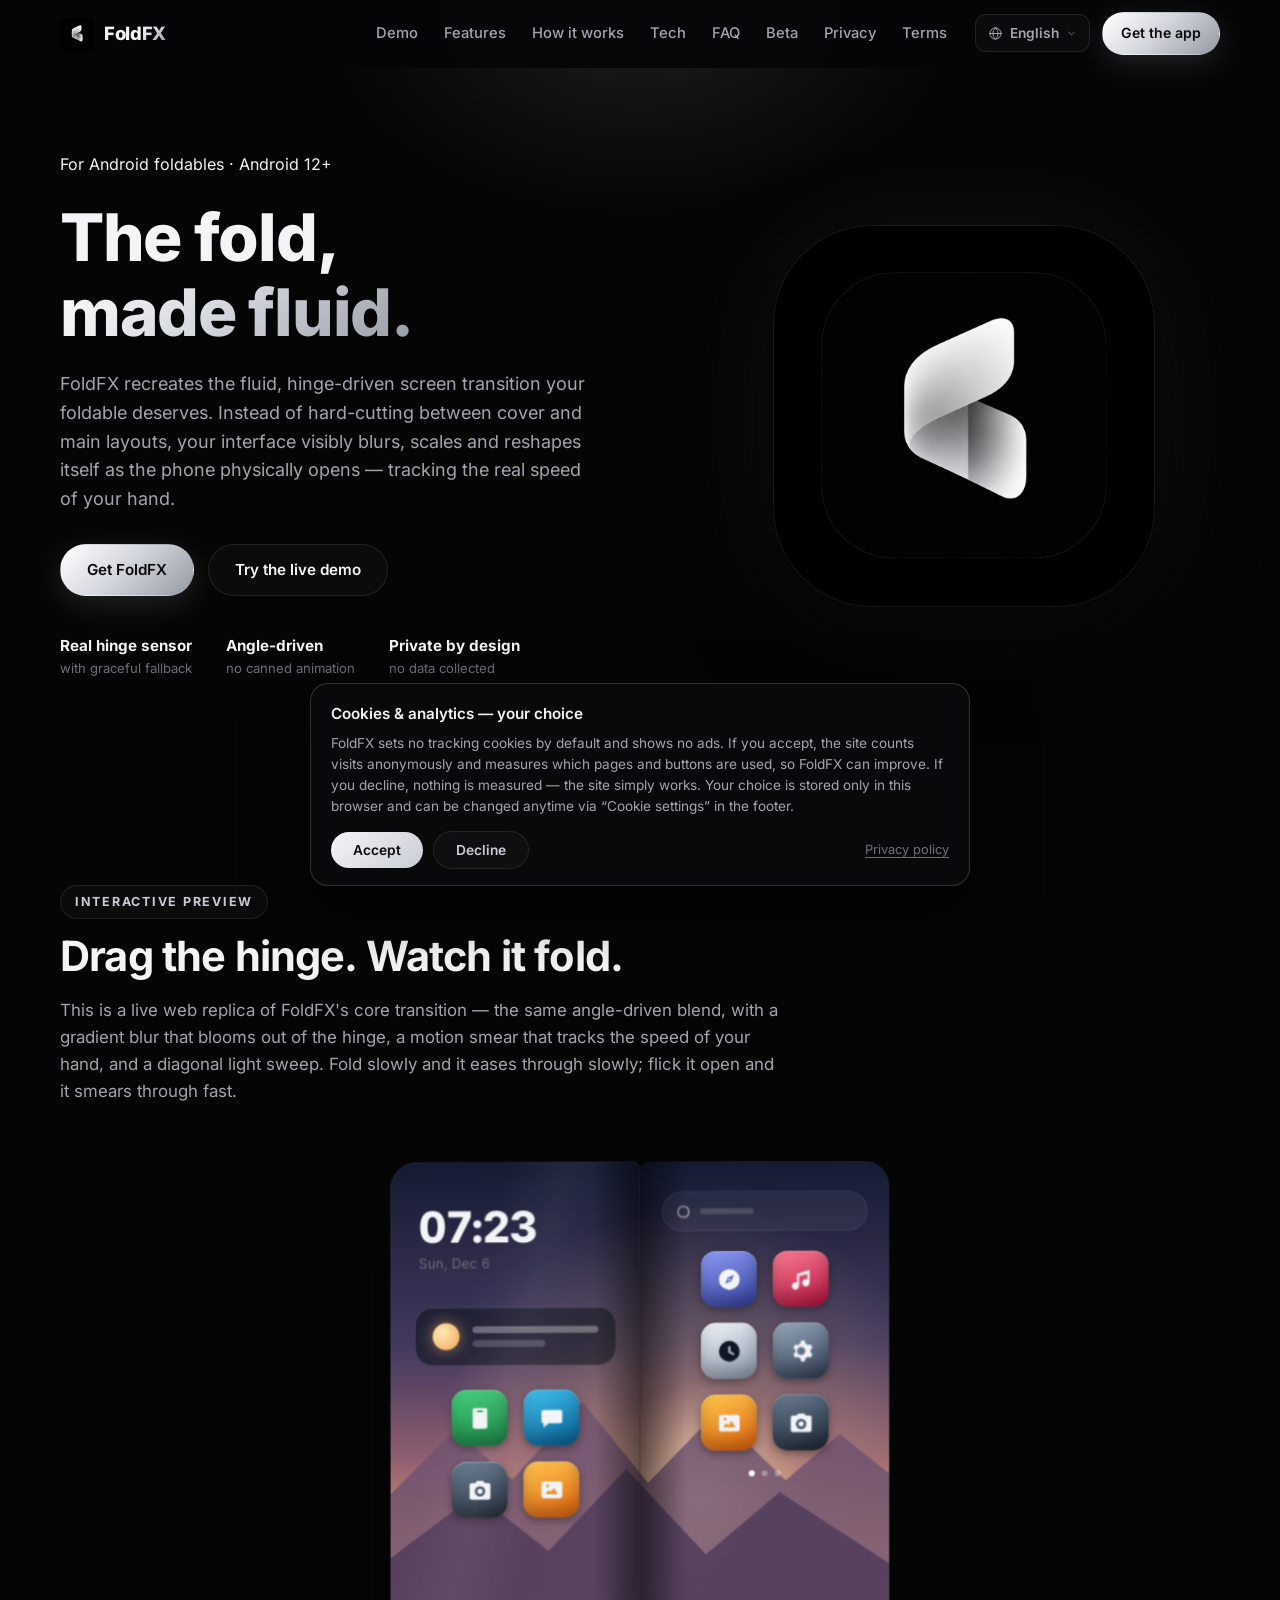
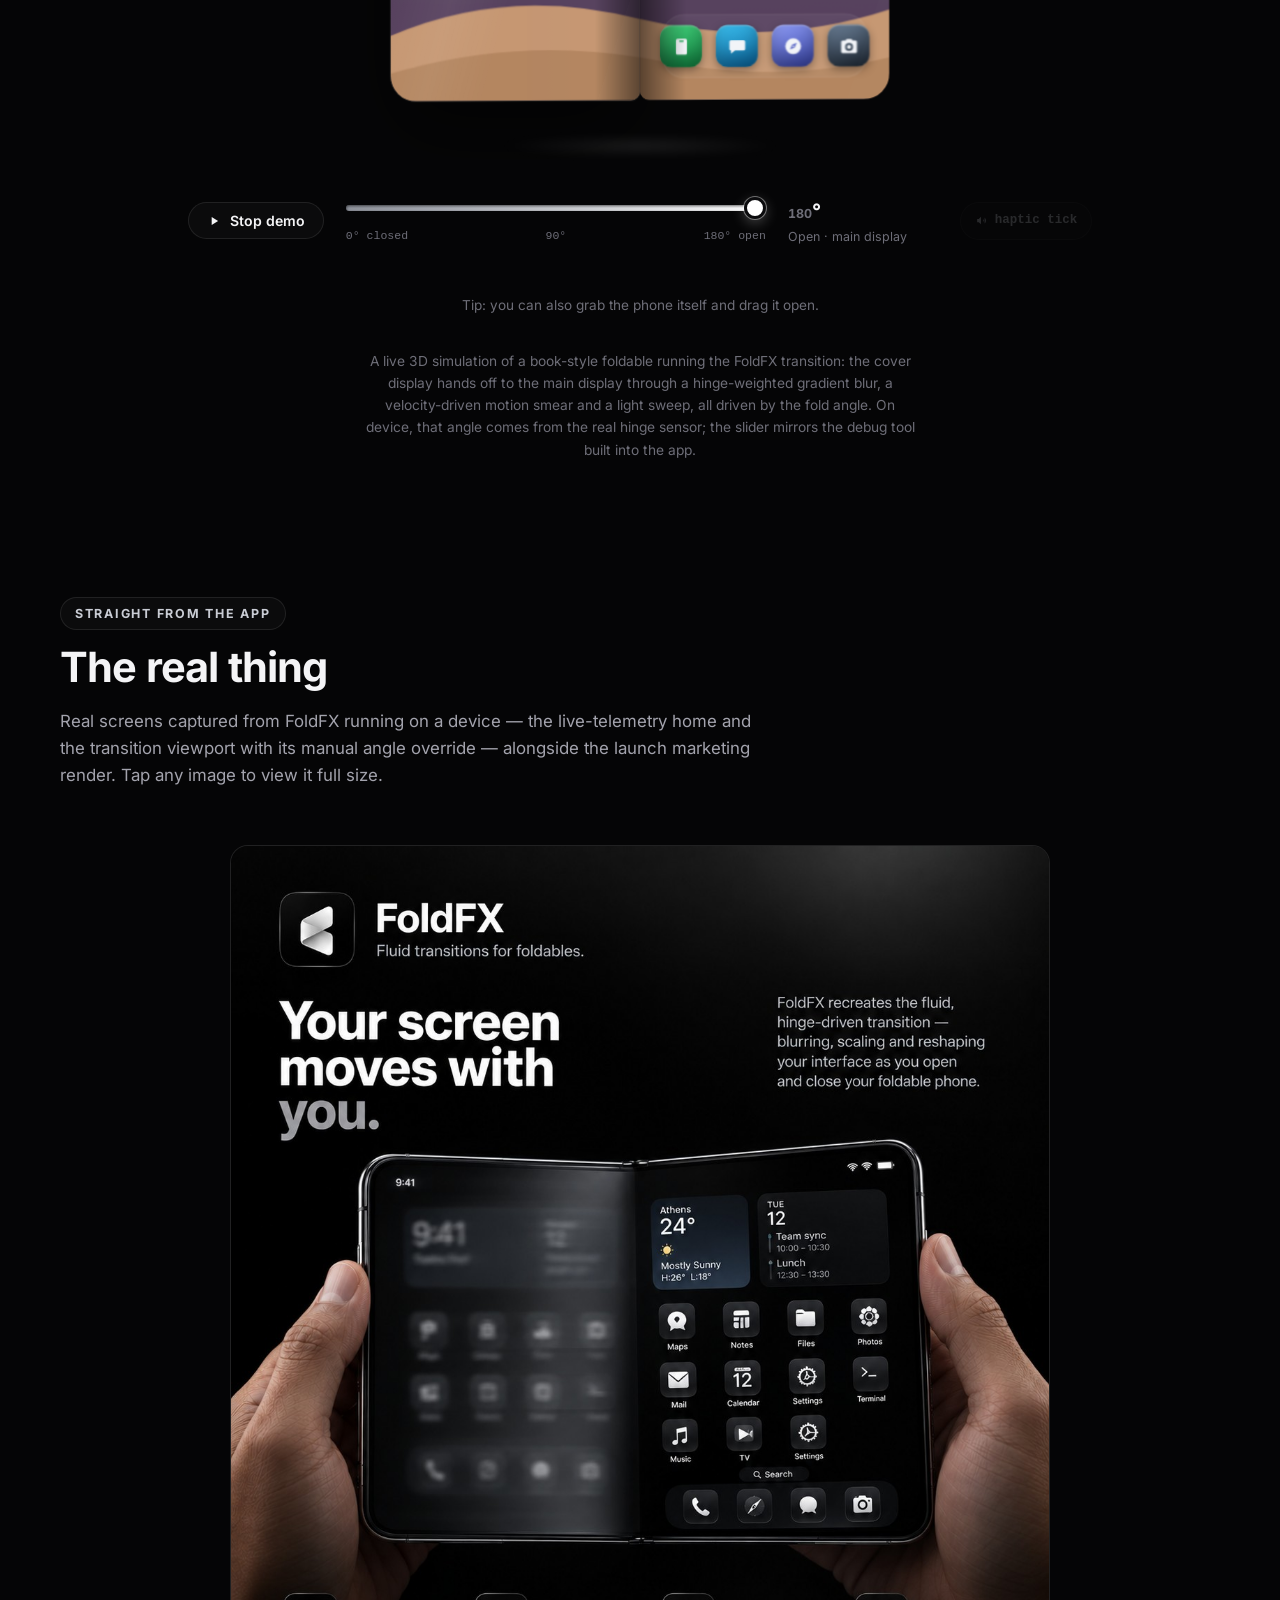
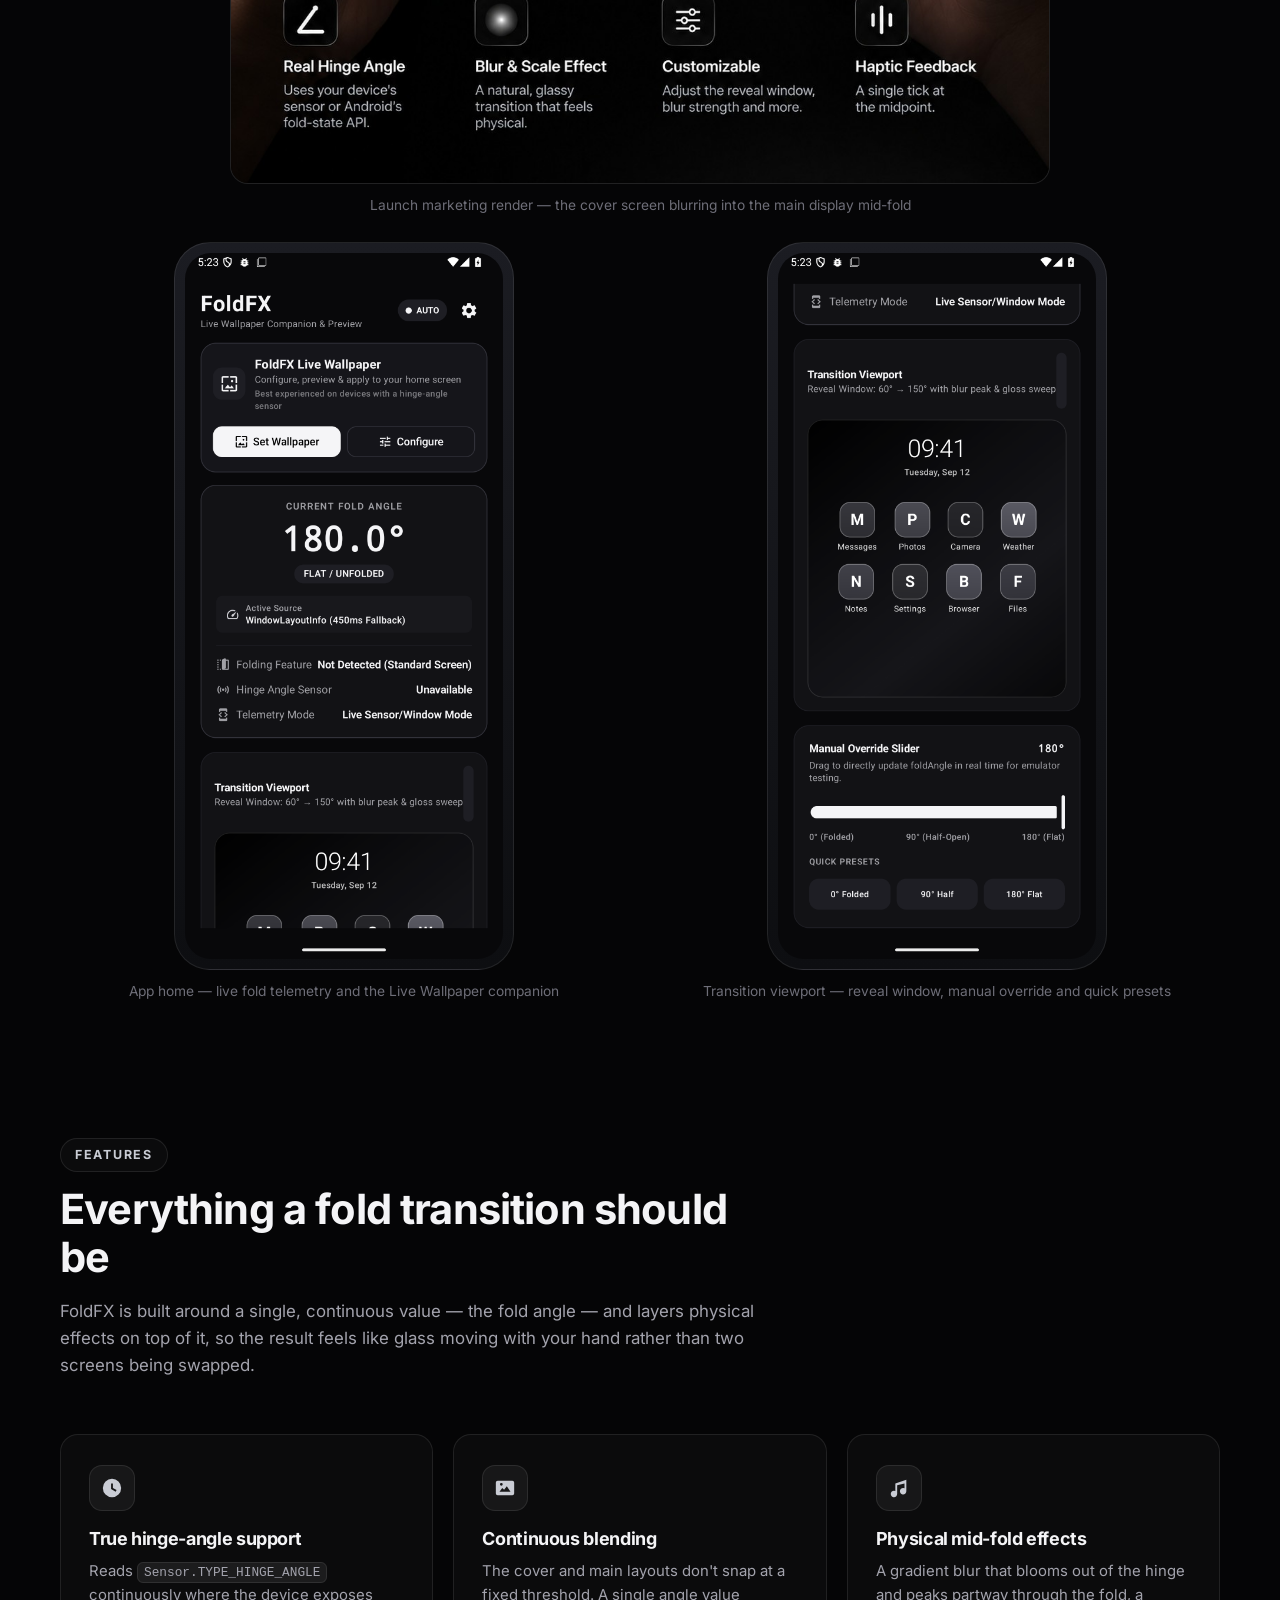
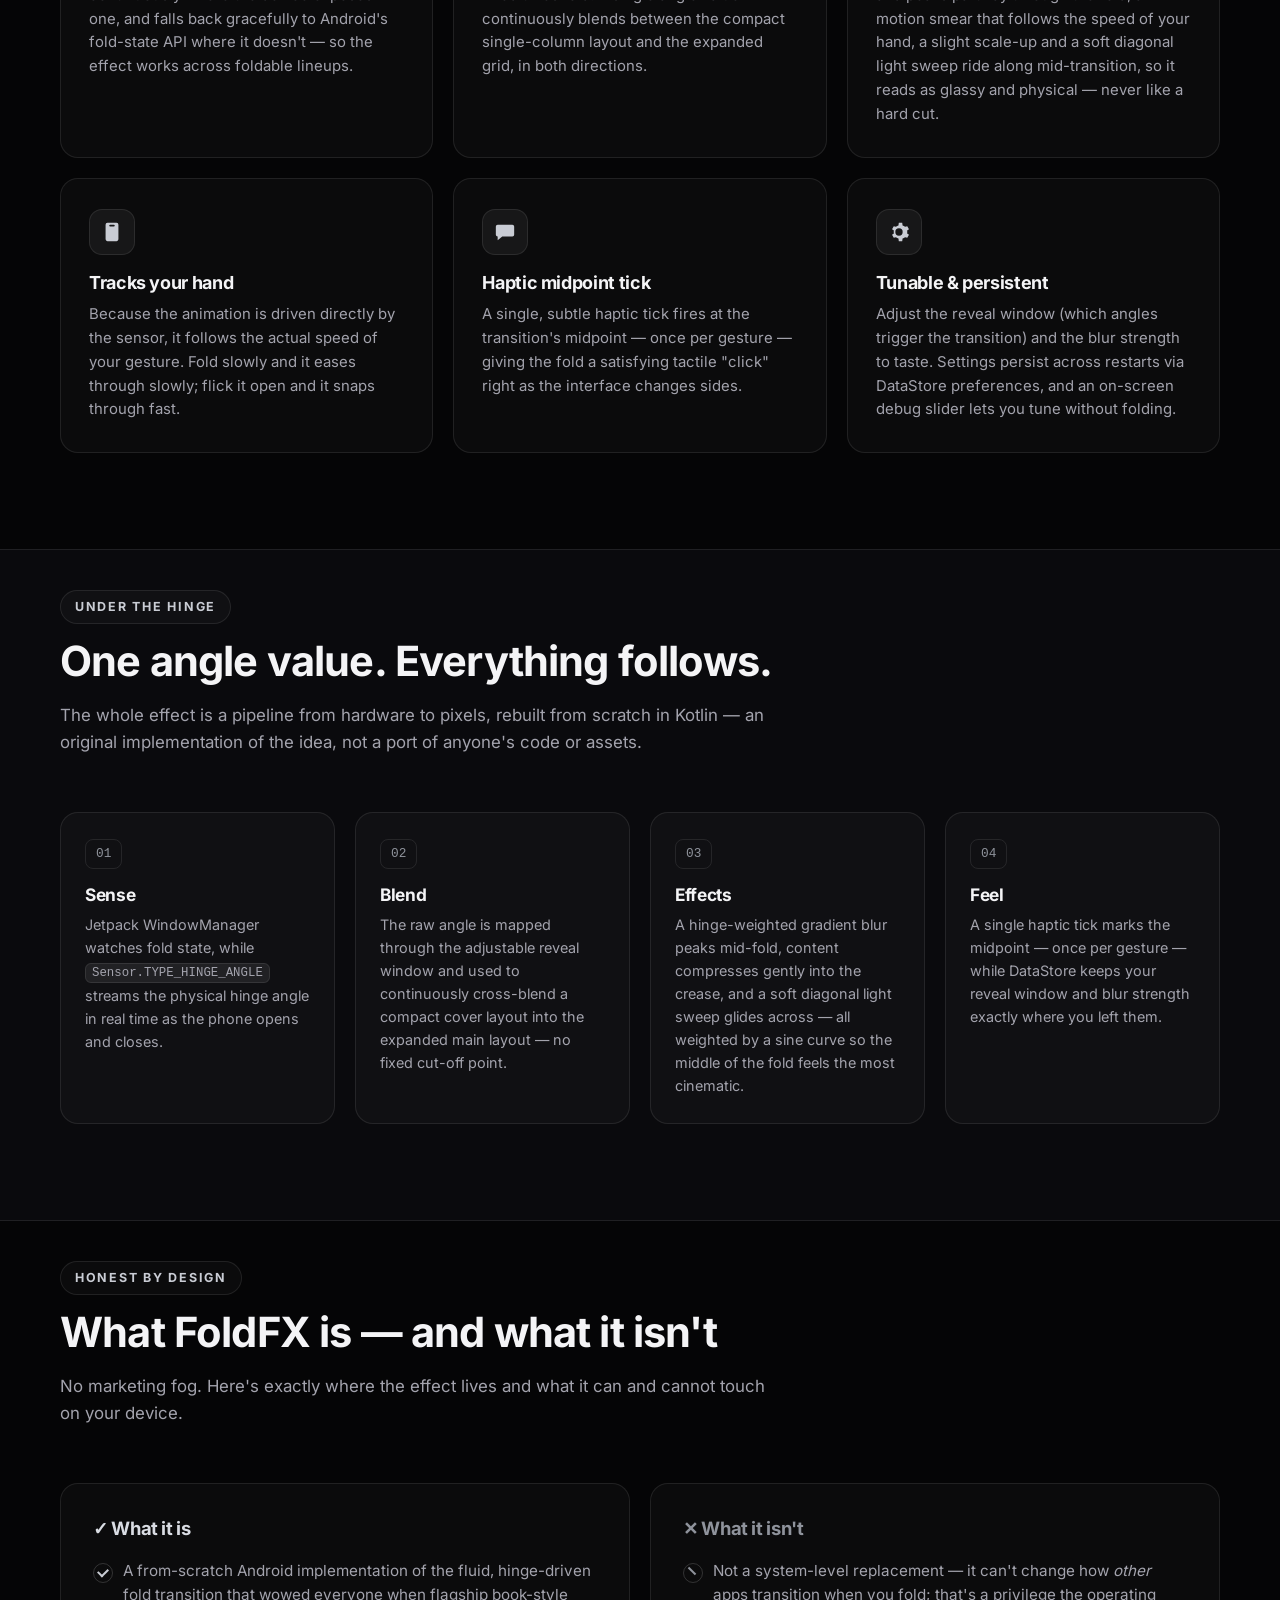
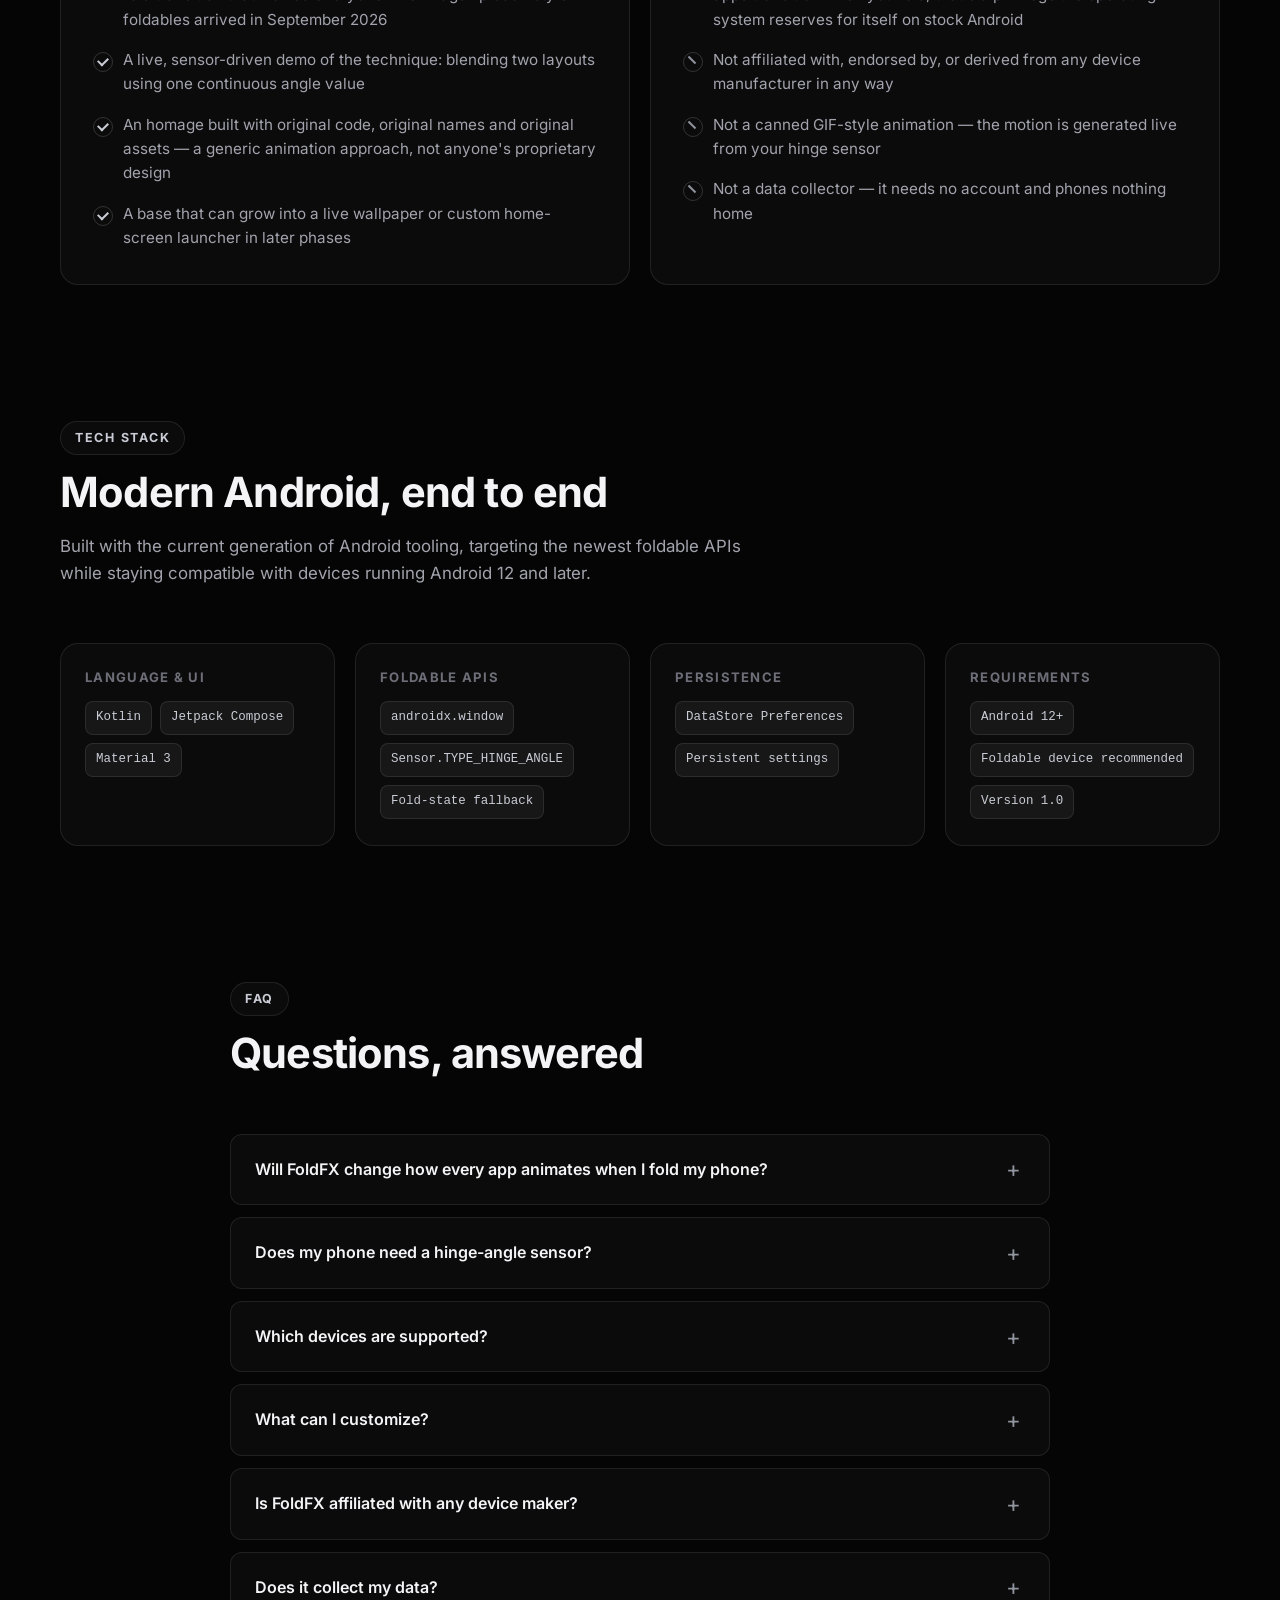
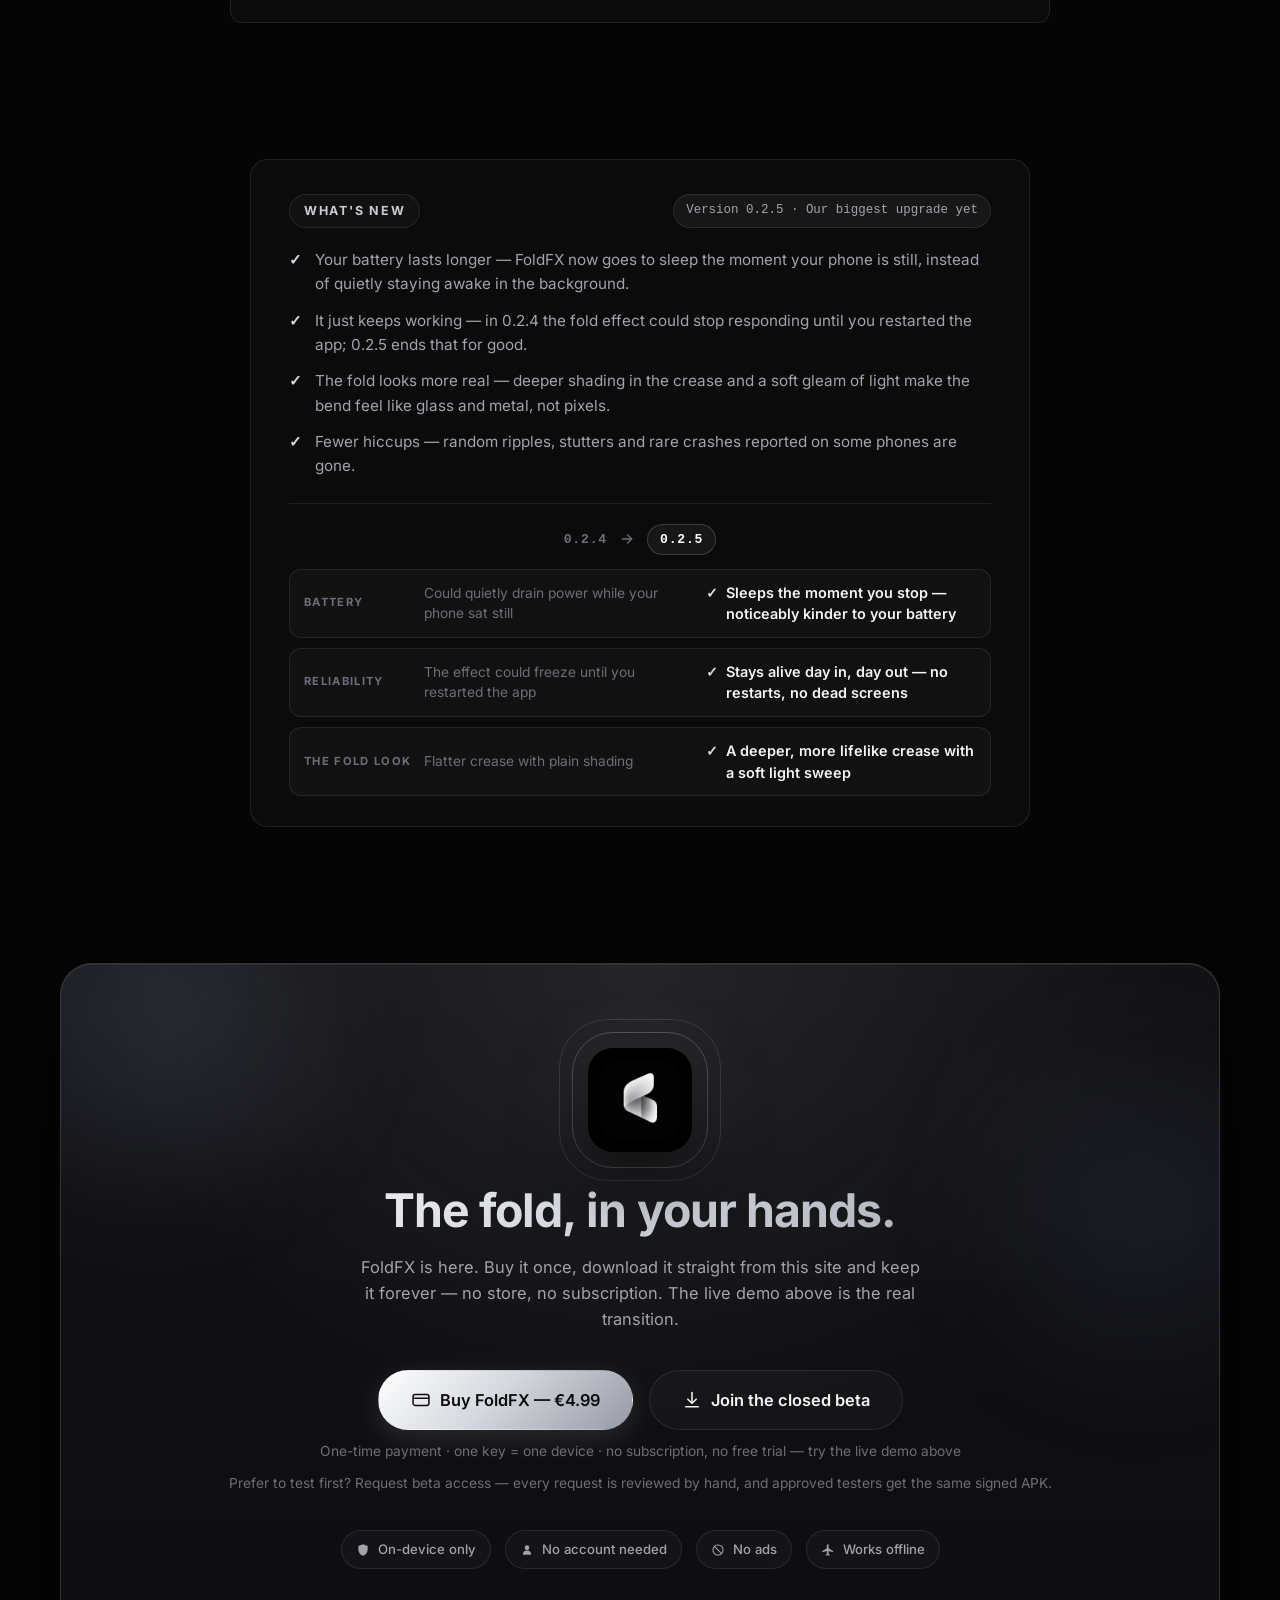
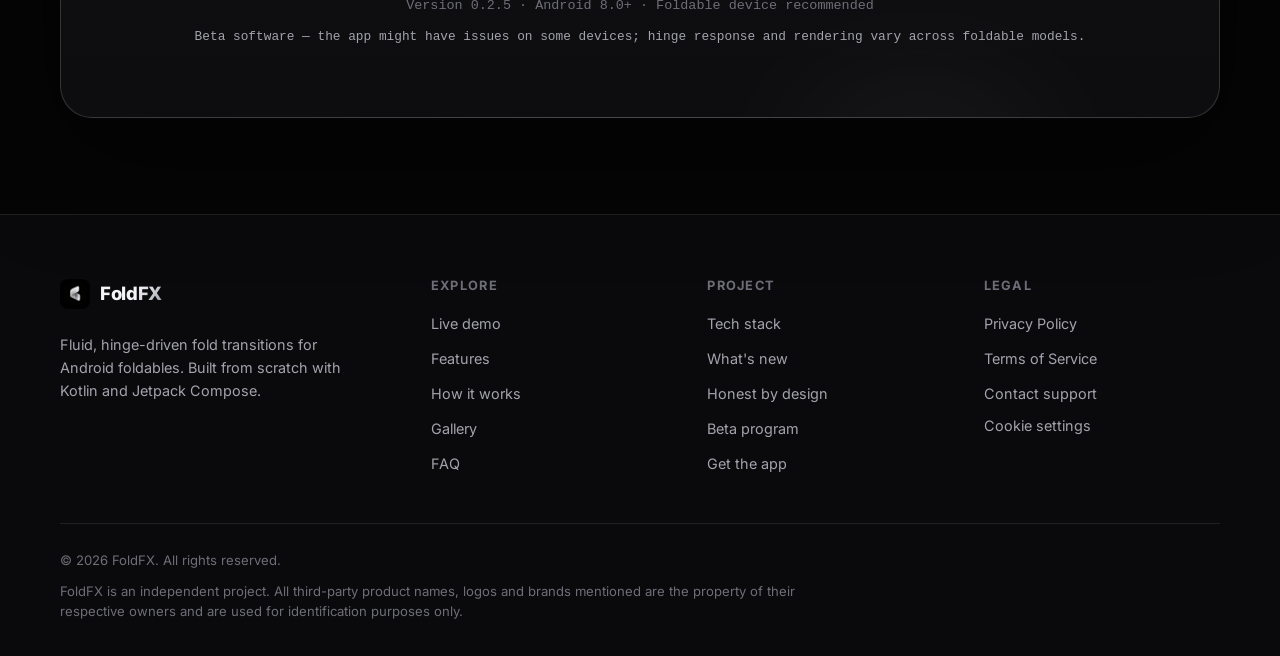
==== index.html @ 24a2c55f "Language menu scrollbar fix, de-personalize branding, 0.2.5 vs 0.2.4 What's New, license-key checker" ====
<!DOCTYPE html>
<html lang="en">
<head>
  <meta charset="UTF-8">
  <meta name="viewport" content="width=device-width, initial-scale=1.0">
  <!-- Security: strict CSP. Scripts only from this site (+GA4/giscus when
       consented); connections only to the services this site actually uses;
       no objects, no framing, no form hijacking. -->
  <meta http-equiv="Content-Security-Policy" content="default-src 'self'; script-src 'self' https://www.googletagmanager.com https://giscus.app; style-src 'self' 'unsafe-inline'; img-src 'self' data:; font-src 'self'; connect-src 'self' https://formsubmit.co https://abacus.jasoncameron.dev https://api.polar.sh https://www.google-analytics.com https://region1.google-analytics.com https://region2.google-analytics.com; frame-src https://giscus.app; object-src 'none'; base-uri 'self'; form-action 'self' https://formsubmit.co https://buy.polar.sh">
  <!-- Privacy: cross-origin requests reveal only the site origin, never the
       full page URL. -->
  <meta name="referrer" content="strict-origin-when-cross-origin">
  <script src="js/boot.js"></script>
  <title data-i18n="meta.index.title">FoldFX — Fluid fold transitions for Android foldables</title>
  <meta name="description" content="FoldFX recreates the fluid, hinge-driven fold transition on Android foldables. Angle-driven blending, cinematic blur and a soft light sweep — powered by your phone's real hinge sensor." data-i18n-attr="content:meta.index.desc">
  <meta name="theme-color" content="#050506">
  <!-- Open Graph -->
  <meta property="og:type" content="website">
  <meta property="og:site_name" content="FoldFX">
  <meta property="og:title" content="FoldFX — Fluid fold transitions for Android foldables" data-i18n-attr="content:og.index.title">
  <meta property="og:description" content="The fold, made fluid. FoldFX blends your cover screen into your main screen with a cinematic, hinge-driven transition." data-i18n-attr="content:og.index.desc">
  <meta property="og:image" content="assets/og-banner.png">
  <meta property="og:image:width" content="1200">
  <meta property="og:image:height" content="630">
  <meta property="og:image:alt" content="FoldFX — The fold, made fluid." data-i18n-attr="content:og.image.alt">
  <meta name="twitter:card" content="summary_large_image">
  <meta name="twitter:image" content="assets/og-banner.png">
  <!-- Icons -->
  <link rel="icon" type="image/png" sizes="32x32" href="assets/favicon-32.png">
  <link rel="icon" type="image/png" sizes="64x64" href="assets/favicon.png">
  <link rel="touch-icon" sizes="180x180" href="assets/touch-icon.png">
  <link rel="stylesheet" href="css/style.css">
  <script type="application/ld+json">
  {
    "@context": "https://schema.org",
    "@type": "SoftwareApplication",
    "name": "FoldFX",
    "operatingSystem": "Android 8.0+",
    "applicationCategory": "PersonalizationApp",
    "description": "FoldFX recreates the fluid, hinge-driven fold transition on Android foldables using the real hinge-angle sensor.",
    "author": { "@type": "Organization", "name": "FoldFX" },
    "offers": { "@type": "Offer", "price": "4.99", "priceCurrency": "EUR" },
    "softwareVersion": "0.2.5"
  }
  </script>
</head>
<body>

  <!-- SVG icon sprite for the simulated launcher UI -->
  <svg width="0" height="0" style="position:absolute" aria-hidden="true">
    <defs>
      <symbol id="i-phone" viewBox="0 0 24 24"><path d="M7 2h10a2 2 0 0 1 2 2v16a2 2 0 0 1-2 2H7a2 2 0 0 1-2-2V4a2 2 0 0 1 2-2zm3 2a1 1 0 0 0 0 2h4a1 1 0 0 0 0-2h-4z"/></symbol>
      <symbol id="i-chat" viewBox="0 0 24 24"><path d="M4 4h16a2 2 0 0 1 2 2v9a2 2 0 0 1-2 2H9l-5 4v-4H4a2 2 0 0 1-2-2V6a2 2 0 0 1 2-2z"/></symbol>
      <symbol id="i-camera" viewBox="0 0 24 24"><path d="M9 3h6l1.5 2H20a2 2 0 0 1 2 2v12a2 2 0 0 1-2 2H4a2 2 0 0 1-2-2V7a2 2 0 0 1 2-2h3.5L9 3zm3 5a5 5 0 1 0 0 10 5 5 0 0 0 0-10zm0 2.5a2.5 2.5 0 1 1 0 5 2.5 2.5 0 0 1 0-5z"/></symbol>
      <symbol id="i-compass" viewBox="0 0 24 24"><path d="M12 2a10 10 0 1 1 0 20 10 10 0 0 1 0-20zm4.5 5.5-6 2.5-2.5 6 6-2.5 2.5-6zM12 11a1 1 0 1 1 0 2 1 1 0 0 1 0-2z"/></symbol>
      <symbol id="i-photos" viewBox="0 0 24 24"><path d="M4 4h16a2 2 0 0 1 2 2v12a2 2 0 0 1-2 2H4a2 2 0 0 1-2-2V6a2 2 0 0 1 2-2zm2 12h12l-4-6-3 4-2-2-3 4zm2-9.5A1.5 1.5 0 1 0 8 9.5 1.5 1.5 0 0 0 8 6.5z"/></symbol>
      <symbol id="i-music" viewBox="0 0 24 24"><path d="M20 3v12.5a3.5 3.5 0 1 1-2-3.16V7l-8 2v9.5a3.5 3.5 0 1 1-2-3.16V7l12-4z"/></symbol>
      <symbol id="i-clock" viewBox="0 0 24 24"><path d="M12 2a10 10 0 1 1 0 20 10 10 0 0 1 0-20zm1 5h-2v6l5 3 1-1.7-4-2.3V7z"/></symbol>
      <symbol id="i-settings" viewBox="0 0 24 24"><path d="M12 8a4 4 0 1 1 0 8 4 4 0 0 1 0-8zm8.9 5.6.1-1.6-.1-1.6 2-1.5-1.9-3.3-2.4.8a8 8 0 0 0-2.7-1.6L15.5 2h-3.7l-.4 2.8a8 8 0 0 0-2.7 1.6l-2.4-.8L4.4 8.9l2 1.5a8.2 8.2 0 0 0 0 3.2l-2 1.5 1.9 3.3 2.4-.8a8 8 0 0 0 2.7 1.6l.4 2.8h3.7l.4-2.8a8 8 0 0 0 2.7-1.6l2.4.8 1.9-3.3-2-1.5z"/></symbol>
    </defs>
  </svg>

  <!-- ============ NAV ============ -->
  <header class="nav" id="nav">
    <div class="container nav-inner">
      <a class="brand" href="index.html" aria-label="FoldFX home" data-i18n-attr="aria-label:nav.home">
        <img src="assets/foldfx-icon.png" alt="FoldFX app icon" width="34" height="34" data-i18n-attr="alt:brand.icon.alt">
        <span class="brand-name">Fold<span class="brand-fx">FX</span></span>
      </a>
      <nav class="nav-links" id="navLinks" aria-label="Main navigation" data-i18n-attr="aria-label:nav.label">
        <a href="#demo" data-i18n="nav.demo">Demo</a>
        <a href="#features" data-i18n="nav.features">Features</a>
        <a href="#how" data-i18n="nav.how">How it works</a>
        <a href="#tech" data-i18n="nav.tech">Tech</a>
        <a href="#faq" data-i18n="nav.faq">FAQ</a>
        <a href="beta.html" data-i18n="nav.beta">Beta</a>
        <a href="privacy.html" data-i18n="nav.privacy">Privacy</a>
        <a href="terms.html" data-i18n="nav.terms">Terms</a>
      </nav>
      <div class="nav-actions">
        <div class="lang" id="lang">
          <button type="button" class="lang-btn" id="langBtn" aria-haspopup="listbox" aria-expanded="false" data-i18n-attr="aria-label:lang.label,title:lang.label">
            <svg class="lang-globe" viewBox="0 0 24 24" width="15" height="15" fill="none" stroke="currentColor" stroke-width="1.6" stroke-linecap="round" aria-hidden="true"><circle cx="12" cy="12" r="9"/><path d="M3 12h18"/><path d="M12 3c2.7 2.7 4.1 5.7 4.1 9s-1.4 6.3-4.1 9c-2.7-2.7-4.1-5.7-4.1-9S9.3 5.7 12 3z"/></svg>
            <span id="langBtnLabel">English</span>
            <svg class="lang-chev" viewBox="0 0 24 24" width="11" height="11" fill="none" stroke="currentColor" stroke-width="2" stroke-linecap="round" stroke-linejoin="round" aria-hidden="true"><path d="m6 9 6 6 6-6"/></svg>
          </button>
          <div class="lang-menu" id="langMenu" role="listbox" data-i18n-attr="aria-label:lang.label" hidden></div>
        </div>
        <a class="btn btn-primary btn-sm" href="#get" data-i18n="nav.get">Get the app</a>
        <button class="nav-burger" id="navBurger" aria-label="Toggle menu" aria-expanded="false" data-i18n-attr="aria-label:nav.menu"><span></span><span></span><span></span></button>
      </div>
    </div>
  </header>

  <main>
    <!-- ============ HERO ============ -->
    <section class="hero">
      <div class="hero-glow" aria-hidden="true"></div>
      <div class="container hero-grid">
        <div class="hero-copy reveal">
          <span class="pill" data-i18n="hero.pill">For Android foldables &middot; Android 12+</span>
          <h1><span data-i18n="hero.h1a">The fold,</span><br><span class="grad-text" data-i18n="hero.h1b">made fluid.</span></h1>
          <p class="hero-sub" data-i18n="hero.sub">FoldFX recreates the fluid, hinge-driven screen transition your foldable deserves. Instead of hard-cutting between cover and main layouts, your interface visibly blurs, scales and reshapes itself as the phone physically opens — tracking the real speed of your hand.</p>
          <div class="hero-cta">
            <a class="btn btn-primary" href="#get" data-analytics="hero-get" data-i18n="hero.get">Get FoldFX</a>
            <a class="btn btn-ghost" href="#demo" data-analytics="hero-demo" data-i18n="hero.try">Try the live demo</a>
          </div>
          <ul class="hero-facts" aria-label="Quick facts" data-i18n-attr="aria-label:hero.facts">
            <li><strong data-i18n="hero.f1t">Real hinge sensor</strong><span data-i18n="hero.f1s">with graceful fallback</span></li>
            <li><strong data-i18n="hero.f2t">Angle-driven</strong><span data-i18n="hero.f2s">no canned animation</span></li>
            <li><strong data-i18n="hero.f3t">Private by design</strong><span data-i18n="hero.f3s">no data collected</span></li>
          </ul>
        </div>
        <div class="hero-visual reveal">
          <div class="icon-stage">
            <img class="hero-icon" src="assets/foldfx-icon-1024.png" alt="FoldFX app icon — a silver folded ribbon on a dark rounded square" width="380" height="380" data-i18n-attr="alt:hero.icon.alt">
          </div>
        </div>
      </div>
    </section>

    <!-- ============ INTERACTIVE DEMO ============ -->
    <section class="section demo" id="demo">
      <div class="container">
        <div class="section-head reveal">
          <span class="eyebrow" data-i18n="demo.eyebrow">Interactive preview</span>
          <h2 data-i18n="demo.h2">Drag the hinge. Watch it fold.</h2>
          <p data-i18n="demo.p">This is a live web replica of FoldFX's core transition — the same angle-driven blend, with a gradient blur that blooms out of the hinge, a motion smear that tracks the speed of your hand, and a diagonal light sweep. Fold slowly and it eases through slowly; flick it open and it smears through fast.</p>
        </div>
        <div class="demo-stage reveal">
          <div class="fold-scene" id="foldScene">
            <div class="fold-scaler" id="foldScaler">
              <div class="device3d" id="device3d" aria-hidden="true">
                <!-- Right (fixed) half: right section of the main display -->
                <div class="half half-right">
                  <div class="face face-inner">
                    <div class="ui ui-main-right" id="uiMainRight">
                      <div class="search-pill"><span class="pill-dot"></span><span class="pill-line"></span></div>
                      <div class="tile-grid r-grid">
                        <div class="tile t-compass"><svg><use href="#i-compass"/></svg></div>
                        <div class="tile t-music"><svg><use href="#i-music"/></svg></div>
                        <div class="tile t-clock"><svg><use href="#i-clock"/></svg></div>
                        <div class="tile t-settings"><svg><use href="#i-settings"/></svg></div>
                        <div class="tile t-photos"><svg><use href="#i-photos"/></svg></div>
                        <div class="tile t-camera"><svg><use href="#i-camera"/></svg></div>
                      </div>
                      <div class="page-dots" aria-hidden="true"><i class="on"></i><i></i><i></i></div>
                      <div class="dock">
                        <div class="tile tile-dock t-phone"><svg><use href="#i-phone"/></svg></div>
                        <div class="tile tile-dock t-chat"><svg><use href="#i-chat"/></svg></div>
                        <div class="tile tile-dock t-compass"><svg><use href="#i-compass"/></svg></div>
                        <div class="tile tile-dock t-camera"><svg><use href="#i-camera"/></svg></div>
                      </div>
                    </div>
                    <div class="glass-off" id="offRight"></div>
                    <div class="cast-shadow" id="castShadowR"></div>
                    <div class="blur-veil bv-mid" id="bvMidR"></div>
                    <div class="blur-veil bv-edge" id="bvEdgeR"></div>
                    <div class="face-sweep" id="sweepRight"></div>
                  </div>
                </div>
                <!-- Left (folding) half: cover display outside, left section of main display inside -->
                <div class="half half-left" id="halfLeft">
                  <div class="face face-inner">
                    <div class="ui ui-main-left" id="uiMainLeft">
                      <div class="clock-block">
                        <div class="big-time" id="mainTime">21:47</div>
                        <div class="big-date" id="mainDate">Sat, Sep 12</div>
                      </div>
                      <div class="widget-card">
                        <span class="w-sun"></span>
                        <span class="w-rows"><i></i><i class="short"></i></span>
                      </div>
                      <div class="tile-grid l-grid">
                        <div class="tile t-phone"><svg><use href="#i-phone"/></svg></div>
                        <div class="tile t-chat"><svg><use href="#i-chat"/></svg></div>
                        <div class="tile t-camera"><svg><use href="#i-camera"/></svg></div>
                        <div class="tile t-photos"><svg><use href="#i-photos"/></svg></div>
                      </div>
                    </div>
                    <div class="glass-off" id="offLeft"></div>
                    <div class="blur-veil bv-mid" id="bvMidL"></div>
                    <div class="blur-veil bv-edge" id="bvEdgeL"></div>
                    <div class="face-sweep" id="sweepLeft"></div>
                  </div>
                  <div class="face face-cover">
                    <div class="ui ui-cover" id="uiCover">
                      <div class="cov-status"><span id="covTime">21:47</span><span class="batt"><i></i></span></div>
                      <div class="punch"></div>
                      <div class="clock-block cover-clock">
                        <div class="big-time cov-time" id="coverTime">21:47</div>
                        <div class="big-date" id="coverDate">Sat, Sep 12</div>
                      </div>
                      <div class="widget-card cov-widget">
                        <span class="w-sun"></span>
                        <span class="w-rows"><i></i><i class="short"></i></span>
                      </div>
                      <div class="cov-quick">
                        <span class="q-btn"><svg><use href="#i-compass"/></svg></span>
                        <span class="q-btn"><svg><use href="#i-camera"/></svg></span>
                      </div>
                    </div>
                    <div class="glass-off" id="offCover"></div>
                    <div class="blur-veil bv-mid" id="bvMidC"></div>
                    <div class="blur-veil bv-edge" id="bvEdgeC"></div>
                  </div>
                </div>
                <div class="hinge-core" id="hingeCore"></div>
              </div>
              <div class="device-shadow" id="deviceShadow"></div>
            </div>
          </div>

          <div class="demo-controls">
            <button class="btn btn-ghost btn-sm" id="autoBtn" aria-pressed="false">
              <svg viewBox="0 0 24 24" width="14" height="14" fill="currentColor" aria-hidden="true"><path d="M8 5v14l11-7z"/></svg>
              <span id="autoBtnLabel" data-i18n="demo.auto">Auto demo</span>
            </button>
            <div class="slider-wrap">
              <input type="range" id="angle" min="0" max="180" value="0" step="1" aria-label="Fold angle in degrees" data-i18n-attr="aria-label:demo.slider">
              <div class="slider-scale" aria-hidden="true"><span data-i18n="demo.scale0">0° closed</span><span>90°</span><span data-i18n="demo.scale180">180° open</span></div>
            </div>
            <div class="angle-readout" aria-live="polite">
              <strong><span id="angleVal">0</span>°</strong>
              <span id="foldLabel" data-i18n="demo.state.closed">Closed · cover screen</span>
            </div>
            <div class="haptic-badge" id="haptic" aria-hidden="true">
              <svg viewBox="0 0 24 24" width="13" height="13" fill="currentColor"><path d="M4 9h3l4-4v14l-4-4H4V9zm11 .1a4 4 0 0 1 0 5.8V9.1zm2.8-2.8a8 8 0 0 1 0 11.4V6.3z"/></svg>
              <span data-i18n="demo.haptic">haptic tick</span>
            </div>
          </div>
          <p class="demo-drag-hint" data-i18n="demo.drag">Tip: you can also grab the phone itself and drag it open.</p>
          <p class="demo-note" data-i18n="demo.note">A live 3D simulation of a book-style foldable running the FoldFX transition: the cover display hands off to the main display through a hinge-weighted gradient blur, a velocity-driven motion smear and a light sweep, all driven by the fold angle. On device, that angle comes from the real hinge sensor; the slider mirrors the debug tool built into the app.</p>
        </div>
      </div>
    </section>

    <!-- ============ MEDIA / REAL SCREENSHOTS ============ -->
    <section class="section media" id="media">
      <div class="container">
        <div class="section-head reveal">
          <span class="eyebrow" data-i18n="media.eyebrow">Straight from the app</span>
          <h2 data-i18n="media.h2">The real thing</h2>
          <p data-i18n="media.p">Real screens captured from FoldFX running on a device — the live-telemetry home and the transition viewport with its manual angle override — alongside the launch marketing render. Tap any image to view it full size.</p>
        </div>
        <div class="media-grid reveal">
          <figure class="media-item media-render">
            <button type="button" class="media-zoom" data-full="assets/marketing-render.jpg" data-i18n-attr="aria-label:media.render.cap">
              <img src="assets/marketing-render.jpg" alt="Marketing render of hands holding a half-open foldable while the cover screen blurs into the main display" width="1172" height="1342" loading="lazy" data-i18n-attr="alt:media.render.alt">
            </button>
            <figcaption><span data-i18n="media.render.cap">Launch marketing render — the cover screen blurring into the main display mid-fold</span></figcaption>
          </figure>
          <figure class="media-item media-shot">
            <button type="button" class="media-zoom" data-full="assets/app-shot-home.png" data-i18n-attr="aria-label:media.shot1.cap">
              <img src="assets/app-shot-home.png" alt="FoldFX app home screen showing the current fold angle, active source and live wallpaper options" width="1080" height="2400" loading="lazy" data-i18n-attr="alt:media.shot1.alt">
            </button>
            <figcaption><span data-i18n="media.shot1.cap">App home — live fold telemetry and the Live Wallpaper companion</span></figcaption>
          </figure>
          <figure class="media-item media-shot">
            <button type="button" class="media-zoom" data-full="assets/app-shot-preview.png" data-i18n-attr="aria-label:media.shot2.cap">
              <img src="assets/app-shot-preview.png" alt="FoldFX transition viewport showing a simulated launcher with the manual override slider from 0 to 180 degrees" width="1080" height="2400" loading="lazy" data-i18n-attr="alt:media.shot2.alt">
            </button>
            <figcaption><span data-i18n="media.shot2.cap">Transition viewport — reveal window, manual override and quick presets</span></figcaption>
          </figure>
        </div>
      </div>
    </section>

    <!-- ============ FEATURES ============ -->
    <section class="section" id="features">
      <div class="container">
        <div class="section-head reveal">
          <span class="eyebrow" data-i18n="feat.eyebrow">Features</span>
          <h2 data-i18n="feat.h2">Everything a fold transition should be</h2>
          <p data-i18n="feat.p">FoldFX is built around a single, continuous value — the fold angle — and layers physical effects on top of it, so the result feels like glass moving with your hand rather than two screens being swapped.</p>
        </div>
        <div class="feature-grid">
          <article class="card reveal">
            <div class="card-icon"><svg viewBox="0 0 24 24"><use href="#i-clock"/></svg></div>
            <h3 data-i18n="feat.1t">True hinge-angle support</h3>
            <p data-i18n-html="feat.1p">Reads <code>Sensor.TYPE_HINGE_ANGLE</code> continuously where the device exposes one, and falls back gracefully to Android's fold-state API where it doesn't — so the effect works across foldable lineups.</p>
          </article>
          <article class="card reveal">
            <div class="card-icon"><svg viewBox="0 0 24 24"><use href="#i-photos"/></svg></div>
            <h3 data-i18n="feat.2t">Continuous blending</h3>
            <p data-i18n="feat.2p">The cover and main layouts don't snap at a fixed threshold. A single angle value continuously blends between the compact single-column layout and the expanded grid, in both directions.</p>
          </article>
          <article class="card reveal">
            <div class="card-icon"><svg viewBox="0 0 24 24"><use href="#i-music"/></svg></div>
            <h3 data-i18n="feat.3t">Physical mid-fold effects</h3>
            <p data-i18n="feat.3p">A gradient blur that blooms out of the hinge and peaks partway through the fold, a motion smear that follows the speed of your hand, a slight scale-up and a soft diagonal light sweep ride along mid-transition, so it reads as glassy and physical — never like a hard cut.</p>
          </article>
          <article class="card reveal">
            <div class="card-icon"><svg viewBox="0 0 24 24"><use href="#i-phone"/></svg></div>
            <h3 data-i18n="feat.4t">Tracks your hand</h3>
            <p data-i18n="feat.4p">Because the animation is driven directly by the sensor, it follows the actual speed of your gesture. Fold slowly and it eases through slowly; flick it open and it snaps through fast.</p>
          </article>
          <article class="card reveal">
            <div class="card-icon"><svg viewBox="0 0 24 24"><use href="#i-chat"/></svg></div>
            <h3 data-i18n="feat.5t">Haptic midpoint tick</h3>
            <p data-i18n="feat.5p">A single, subtle haptic tick fires at the transition's midpoint — once per gesture — giving the fold a satisfying tactile "click" right as the interface changes sides.</p>
          </article>
          <article class="card reveal">
            <div class="card-icon"><svg viewBox="0 0 24 24"><use href="#i-settings"/></svg></div>
            <h3 data-i18n="feat.6t">Tunable &amp; persistent</h3>
            <p data-i18n="feat.6p">Adjust the reveal window (which angles trigger the transition) and the blur strength to taste. Settings persist across restarts via DataStore preferences, and an on-screen debug slider lets you tune without folding.</p>
          </article>
        </div>
      </div>
    </section>

    <!-- ============ HOW IT WORKS ============ -->
    <section class="section how" id="how">
      <div class="container">
        <div class="section-head reveal">
          <span class="eyebrow" data-i18n="how.eyebrow">Under the hinge</span>
          <h2 data-i18n="how.h2">One angle value. Everything follows.</h2>
          <p data-i18n="how.p">The whole effect is a pipeline from hardware to pixels, rebuilt from scratch in Kotlin — an original implementation of the idea, not a port of anyone's code or assets.</p>
        </div>
        <ol class="steps">
          <li class="step reveal">
            <span class="step-num">01</span>
            <h3 data-i18n="how.1t">Sense</h3>
            <p data-i18n-html="how.1p">Jetpack WindowManager watches fold state, while <code>Sensor.TYPE_HINGE_ANGLE</code> streams the physical hinge angle in real time as the phone opens and closes.</p>
          </li>
          <li class="step reveal">
            <span class="step-num">02</span>
            <h3 data-i18n="how.2t">Blend</h3>
            <p data-i18n="how.2p">The raw angle is mapped through the adjustable reveal window and used to continuously cross-blend a compact cover layout into the expanded main layout — no fixed cut-off point.</p>
          </li>
          <li class="step reveal">
            <span class="step-num">03</span>
            <h3 data-i18n="how.3t">Effects</h3>
            <p data-i18n="how.3p">A hinge-weighted gradient blur peaks mid-fold, content compresses gently into the crease, and a soft diagonal light sweep glides across — all weighted by a sine curve so the middle of the fold feels the most cinematic.</p>
          </li>
          <li class="step reveal">
            <span class="step-num">04</span>
            <h3 data-i18n="how.4t">Feel</h3>
            <p data-i18n="how.4p">A single haptic tick marks the midpoint — once per gesture — while DataStore keeps your reveal window and blur strength exactly where you left them.</p>
          </li>
        </ol>
      </div>
    </section>

    <!-- ============ REALITY CHECK ============ -->
    <section class="section" id="honesty">
      <div class="container">
        <div class="section-head reveal">
          <span class="eyebrow" data-i18n="honest.eyebrow">Honest by design</span>
          <h2 data-i18n="honest.h2">What FoldFX is — and what it isn't</h2>
          <p data-i18n="honest.p">No marketing fog. Here's exactly where the effect lives and what it can and cannot touch on your device.</p>
        </div>
        <div class="split">
          <div class="panel reveal">
            <h3 class="ok-title" data-i18n="honest.yest">✓ What it is</h3>
            <ul class="checklist">
              <li data-i18n="honest.y1">A from-scratch Android implementation of the fluid, hinge-driven fold transition that wowed everyone when flagship book-style foldables arrived in September 2026</li>
              <li data-i18n="honest.y2">A live, sensor-driven demo of the technique: blending two layouts using one continuous angle value</li>
              <li data-i18n="honest.y3">An homage built with original code, original names and original assets — a generic animation approach, not anyone's proprietary design</li>
              <li data-i18n="honest.y4">A base that can grow into a live wallpaper or custom home-screen launcher in later phases</li>
            </ul>
          </div>
          <div class="panel reveal">
            <h3 class="no-title" data-i18n="honest.not">✕ What it isn't</h3>
            <ul class="checklist checklist-no">
              <li data-i18n-html="honest.n1">Not a system-level replacement — it can't change how <em>other</em> apps transition when you fold; that's a privilege the operating system reserves for itself on stock Android</li>
              <li data-i18n="honest.n2">Not affiliated with, endorsed by, or derived from any device manufacturer in any way</li>
              <li data-i18n="honest.n3">Not a canned GIF-style animation — the motion is generated live from your hinge sensor</li>
              <li data-i18n="honest.n4">Not a data collector — it needs no account and phones nothing home</li>
            </ul>
          </div>
        </div>
      </div>
    </section>

    <!-- ============ TECH ============ -->
    <section class="section tech" id="tech">
      <div class="container">
        <div class="section-head reveal">
          <span class="eyebrow" data-i18n="tech.eyebrow">Tech stack</span>
          <h2 data-i18n="tech.h2">Modern Android, end to end</h2>
          <p data-i18n="tech.p">Built with the current generation of Android tooling, targeting the newest foldable APIs while staying compatible with devices running Android 12 and later.</p>
        </div>
        <div class="tech-grid">
          <div class="tech-card reveal"><h4 data-i18n="tech.1h">Language &amp; UI</h4><p class="tech-items"><span>Kotlin</span><span>Jetpack Compose</span><span>Material 3</span></p></div>
          <div class="tech-card reveal"><h4 data-i18n="tech.2h">Foldable APIs</h4><p class="tech-items"><span>androidx.window</span><span>Sensor.TYPE_HINGE_ANGLE</span><span data-i18n="tech.2c">Fold-state fallback</span></p></div>
          <div class="tech-card reveal"><h4 data-i18n="tech.3h">Persistence</h4><p class="tech-items"><span>DataStore Preferences</span><span data-i18n="tech.3c">Persistent settings</span></p></div>
          <div class="tech-card reveal"><h4 data-i18n="tech.4h">Requirements</h4><p class="tech-items"><span>Android 12+</span><span data-i18n="tech.4b">Foldable device recommended</span><span data-i18n="tech.4c">Version 1.0</span></p></div>
        </div>
      </div>
    </section>

    <!-- ============ FAQ ============ -->
    <section class="section" id="faq">
      <div class="container container-narrow">
        <div class="section-head reveal">
          <span class="eyebrow">FAQ</span>
          <h2 data-i18n="faq.h2">Questions, answered</h2>
        </div>
        <div class="faq-list reveal">
          <details class="faq">
            <summary data-i18n="faq.1q">Will FoldFX change how every app animates when I fold my phone?</summary>
            <p data-i18n="faq.1a">No — and no third-party app can. Modifying system-wide transitions is an OS/OEM-level privilege on stock Android. FoldFX brings the effect to its own interface, to your live wallpaper, and — experimentally, behind a clear disclosure screen — to other apps' screens via an accessibility overlay.</p>
          </details>
          <details class="faq">
            <summary data-i18n="faq.2q">Does my phone need a hinge-angle sensor?</summary>
            <p data-i18n-html="faq.2a">It helps, but it isn't required. On devices that expose <code>Sensor.TYPE_HINGE_ANGLE</code>, FoldFX uses the real continuous angle. Where the sensor isn't available, it falls back to an approximation derived from Android's fold-state API, so the transition still works — just with fewer intermediate steps.</p>
          </details>
          <details class="faq">
            <summary data-i18n="faq.3q">Which devices are supported?</summary>
            <p data-i18n="faq.3a">FoldFX runs on Android 8.0 (API 26) or newer and is designed for foldable phones — book-style and flip-style. The highest-quality render path needs Android 12+; older versions automatically use a compatible path. On non-foldable devices you can still experience and tune the full effect with the built-in on-screen slider. FoldFX is still in beta, though, and might have issues on some devices — hinge response, wallpaper and overlay rendering vary across foldable models and OEM Android builds. If something misbehaves on yours, report it and it will shape the next build.</p>
          </details>
          <details class="faq">
            <summary data-i18n="faq.4q">What can I customize?</summary>
            <p data-i18n="faq.4a">The "reveal window" — which range of angles drives the transition — and the blur strength are both adjustable in-app and saved persistently. The on-screen debug slider lets you rehearse the effect without physically folding the phone.</p>
          </details>
          <details class="faq">
            <summary data-i18n="faq.5q">Is FoldFX affiliated with any device maker?</summary>
            <p data-i18n="faq.5a">No. FoldFX is an independent homage to a UI technique. It's built with original Kotlin code, original names and original assets — the underlying idea of blending two layouts with a live angle value is a generic animation approach, not proprietary technology. FoldFX is not endorsed by or affiliated with any device manufacturer or platform vendor.</p>
          </details>
          <details class="faq">
            <summary data-i18n="faq.6q">Does it collect my data?</summary>
            <p data-i18n-html="faq.6a">No. Hinge angles and settings are processed and stored entirely on your device. FoldFX has no accounts, no analytics and no ads. See the <a href="privacy.html">Privacy Policy</a> for the full detail.</p>
          </details>
        </div>
      </div>
    </section>

    <!-- ============ WHAT'S NEW ============ -->
    <section class="section whatsnew" id="whatsnew">
      <div class="container">
        <div class="news-card reveal">
          <div class="news-head">
            <span class="eyebrow" data-i18n="news.eyebrow">What's new</span>
            <span class="news-ver" data-i18n="news.ver">Version 0.2.5 &middot; Our biggest upgrade yet</span>
          </div>
          <ul class="news-list">
            <li data-i18n="news.1">Your battery lasts longer — FoldFX now goes to sleep the moment your phone is still, instead of quietly staying awake in the background.</li>
            <li data-i18n="news.2">It just keeps working — in 0.2.4 the fold effect could stop responding until you restarted the app; 0.2.5 ends that for good.</li>
            <li data-i18n="news.3">The fold looks more real — deeper shading in the crease and a soft gleam of light make the bend feel like glass and metal, not pixels.</li>
            <li data-i18n="news.4">Fewer hiccups — random ripples, stutters and rare crashes reported on some phones are gone.</li>
          </ul>
          <div class="news-vs" role="group" aria-label="0.2.4 compared to 0.2.5">
            <div class="news-vs-head">
              <span class="news-vs-old" data-i18n="news.vs.old">0.2.4</span>
              <svg viewBox="0 0 24 24" width="16" height="16" fill="none" stroke="currentColor" stroke-width="2" stroke-linecap="round" stroke-linejoin="round" aria-hidden="true"><path d="M5 12h14"/><path d="m13 6 6 6-6 6"/></svg>
              <span class="news-vs-new" data-i18n="news.vs.new">0.2.5</span>
            </div>
            <div class="news-vs-row">
              <span class="news-vs-cat" data-i18n="news.vs.1c">Battery</span>
              <span class="news-vs-was" data-i18n="news.vs.1o">Could quietly drain power while your phone sat still</span>
              <span class="news-vs-now" data-i18n="news.vs.1n">Sleeps the moment you stop — noticeably kinder to your battery</span>
            </div>
            <div class="news-vs-row">
              <span class="news-vs-cat" data-i18n="news.vs.2c">Reliability</span>
              <span class="news-vs-was" data-i18n="news.vs.2o">The effect could freeze until you restarted the app</span>
              <span class="news-vs-now" data-i18n="news.vs.2n">Stays alive day in, day out — no restarts, no dead screens</span>
            </div>
            <div class="news-vs-row">
              <span class="news-vs-cat" data-i18n="news.vs.3c">The fold look</span>
              <span class="news-vs-was" data-i18n="news.vs.3o">Flatter crease with plain shading</span>
              <span class="news-vs-now" data-i18n="news.vs.3n">A deeper, more lifelike crease with a soft light sweep</span>
            </div>
          </div>
        </div>
      </div>
    </section>

    <!-- ============ COMING SOON ============ -->
    <section class="section get" id="get">
      <div class="container">
        <div class="get-panel reveal">
          <div class="get-aurora" aria-hidden="true"><i></i><i></i><i></i></div>
          <div class="get-inner">
            <div class="get-icon-wrap">
              <i class="get-halo" aria-hidden="true"></i>
              <img src="assets/foldfx-icon.png" alt="" width="104" height="104" class="get-icon">
            </div>
            <h2 class="grad-text" data-i18n="get.h2">The fold, in your hands.</h2>
            <p class="get-sub" data-i18n="get.p">FoldFX is here. Buy it once, download it straight from this site and keep it forever — no store, no subscription. The live demo above is the real transition.</p>
            <div class="get-actions">
              <a class="btn btn-primary btn-lg" href="https://buy.polar.sh/polar_cl_dkIh9Yh0EHWFHySRn7WnlerIILo9usMcF6Ubq0ctrPz" rel="noopener noreferrer" data-analytics="get-buy" data-i18n-attr="title:get.buy.title">
                <svg viewBox="0 0 24 24" width="20" height="20" fill="none" stroke="currentColor" stroke-width="1.8" stroke-linecap="round" stroke-linejoin="round" aria-hidden="true"><rect x="2.5" y="5.5" width="19" height="13" rx="2.5"/><path d="M2.5 10h19"/></svg>
                <span data-i18n="get.buy">Buy FoldFX — €4.99</span>
              </a>
              <a class="btn btn-ghost btn-lg" href="beta.html" data-analytics="get-beta">
                <svg viewBox="0 0 24 24" width="20" height="20" fill="none" stroke="currentColor" stroke-width="1.8" stroke-linecap="round" stroke-linejoin="round" aria-hidden="true"><path d="M12 3v12"/><path d="m7 11 5 5 5-5"/><path d="M4.5 20h15"/></svg>
                <span data-i18n="get.beta">Join the closed beta</span>
              </a>
            </div>
            <p class="get-beta-sub" data-i18n="get.buy.sub">One-time payment · one key = one device · no subscription, no free trial — try the live demo above</p>
            <p class="get-beta-sub" data-i18n="get.beta.sub">Prefer to test first? Request beta access — every request is reviewed by hand, and approved testers get the same signed APK.</p>
            <ul class="trust-row" aria-label="Why you can trust FoldFX" data-i18n-attr="aria-label:trust.label">
              <li><svg viewBox="0 0 24 24" aria-hidden="true"><path d="M12 2 4 5v6c0 5 3.4 9.4 8 11 4.6-1.6 8-6 8-11V5l-8-3z"/></svg><span data-i18n="trust.1">On-device only</span></li>
              <li><svg viewBox="0 0 24 24" aria-hidden="true"><path d="M12 12a4 4 0 1 0-4-4 4 4 0 0 0 4 4zm-7 8a7 7 0 0 1 14 0z"/></svg><span data-i18n="trust.2">No account needed</span></li>
              <li><svg viewBox="0 0 24 24" aria-hidden="true"><circle cx="12" cy="12" r="8.6" fill="none" stroke="currentColor" stroke-width="1.8"/><path d="M6.2 6.2l11.6 11.6" fill="none" stroke="currentColor" stroke-width="1.8" stroke-linecap="round"/></svg><span data-i18n="trust.3">No ads</span></li>
              <li><svg viewBox="0 0 24 24" aria-hidden="true"><path d="M21 16v-2l-8-5V3.5a1.5 1.5 0 0 0-3 0V9l-8 5v2l8-2.5V19l-2 1.5V22l3.5-1 3.5 1v-1.5L13 19v-5.5z"/></svg><span data-i18n="trust.4">Works offline</span></li>
            </ul>
            <p class="get-note" data-i18n="get.note">Version 0.2.5 &middot; Android 8.0+ &middot; Foldable device recommended</p>
            <p class="get-note get-compat" data-i18n="get.compat">Beta software — the app might have issues on some devices; hinge response and rendering vary across foldable models.</p>
          </div>
        </div>
      </div>
    </section>
  </main>

  <!-- ============ FOOTER ============ -->
  <footer class="footer">
    <div class="container">
      <div class="footer-grid">
        <div class="footer-brand">
          <a class="brand" href="index.html">
            <img src="assets/foldfx-icon.png" alt="" width="30" height="30">
            <span class="brand-name">Fold<span class="brand-fx">FX</span></span>
          </a>
          <p data-i18n="foot.tagline">Fluid, hinge-driven fold transitions for Android foldables. Built from scratch with Kotlin and Jetpack Compose.</p>
        </div>
        <nav class="footer-col" aria-label="Explore" data-i18n-attr="aria-label:foot.explore">
          <h4 data-i18n="foot.explore">Explore</h4>
          <a href="#demo" data-i18n="foot.demo">Live demo</a>
          <a href="#features" data-i18n="foot.features">Features</a>
          <a href="#how" data-i18n="foot.how">How it works</a>
          <a href="#media" data-i18n="foot.media">Gallery</a>
          <a href="#faq" data-i18n="foot.faq">FAQ</a>
        </nav>
        <nav class="footer-col" aria-label="Project" data-i18n-attr="aria-label:foot.project">
          <h4 data-i18n="foot.project">Project</h4>
          <a href="#tech" data-i18n="foot.tech">Tech stack</a>
          <a href="#whatsnew" data-i18n="foot.news">What's new</a>
          <a href="#honesty" data-i18n="foot.honest">Honest by design</a>
          <a href="beta.html" data-i18n="foot.beta">Beta program</a>
          <a href="#get" data-i18n="foot.get">Get the app</a>
        </nav>
        <nav class="footer-col" aria-label="Legal" data-i18n-attr="aria-label:foot.legal">
          <h4 data-i18n="foot.legal">Legal</h4>
          <a href="privacy.html" data-i18n="foot.privacy">Privacy Policy</a>
          <a href="terms.html" data-i18n="foot.terms">Terms of Service</a>
          <a href="mailto:FoldFX@protonmail.com" data-i18n="foot.contact">Contact support</a>
          <button type="button" class="footer-link" id="consentSettings" data-i18n="cons.settings">Cookie settings</button>
        </nav>
      </div>
      <div class="footer-bottom">
        <p data-i18n="foot.rights">© <span id="year">2026</span> FoldFX. All rights reserved.</p>
        <p class="footer-disclaimer" data-i18n="foot.disclaimer">FoldFX is an independent project. All third-party product names, logos and brands mentioned are the property of their respective owners and are used for identification purposes only.</p>
      </div>
    </div>
  </footer>

  <!-- ============ LIGHTBOX ============ -->
  <div class="lightbox" id="lightbox" role="dialog" aria-modal="true" aria-label="Image viewer" data-i18n-attr="aria-label:media.lb.label" hidden>
    <button type="button" class="lb-close" id="lbClose" aria-label="Close" data-i18n-attr="aria-label:media.lb.close">
      <svg viewBox="0 0 24 24" width="20" height="20" fill="none" stroke="currentColor" stroke-width="2" stroke-linecap="round" aria-hidden="true"><path d="M6 6l12 12M18 6L6 18"/></svg>
    </button>
    <figure class="lb-figure">
      <img id="lbImg" src="" alt="">
      <figcaption id="lbCap"></figcaption>
    </figure>
  </div>

  <script src="js/i18n/languages.js"></script>
  <script src="js/i18n/i18n.js"></script>
  <script src="js/main.js"></script>
  <script src="js/config.js"></script>
  <script src="js/consent.js"></script>
  <script src="js/analytics.js"></script>
</body>
</html>
---- css/style.css ----
/* ==========================================================================
   FoldFX — foldfx-website
   Dark, glassy design system inspired by the app icon (silver fold on black)
   ========================================================================== */

/* ---------- Self-hosted Inter (no third-party requests) ---------- */

@font-face { font-family: "Inter"; font-style: normal; font-weight: 400; font-display: swap; src: url("../assets/fonts/inter-latin-400.woff2") format("woff2"); }
@font-face { font-family: "Inter"; font-style: normal; font-weight: 500; font-display: swap; src: url("../assets/fonts/inter-latin-500.woff2") format("woff2"); }
@font-face { font-family: "Inter"; font-style: normal; font-weight: 600; font-display: swap; src: url("../assets/fonts/inter-latin-600.woff2") format("woff2"); }
@font-face { font-family: "Inter"; font-style: normal; font-weight: 700; font-display: swap; src: url("../assets/fonts/inter-latin-700.woff2") format("woff2"); }
@font-face { font-family: "Inter"; font-style: normal; font-weight: 800; font-display: swap; src: url("../assets/fonts/inter-latin-800.woff2") format("woff2"); }

:root {
  --bg: #050506;
  --bg-2: #0a0a0d;
  --panel: rgba(255, 255, 255, 0.028);
  --panel-strong: rgba(255, 255, 255, 0.05);
  --border: rgba(255, 255, 255, 0.09);
  --border-strong: rgba(255, 255, 255, 0.16);
  --text: #f4f4f6;
  --muted: #a3a3ad;
  --faint: #6e6e78;
  --silver-1: #ffffff;
  --silver-2: #c9ccd4;
  --silver-3: #8f939c;
  --grad-silver: linear-gradient(135deg, #ffffff 0%, #d5d8de 45%, #969aa4 100%);
  --radius: 18px;
  --radius-sm: 12px;
  --nav-h: 68px;
  --font: "Inter", BlinkMacSystemFont, "Segoe UI", Roboto, "Helvetica Neue", Arial, sans-serif;
  --mono: ui-monospace, SFMono-Regular, "SF Mono", Menlo, Consolas, "Liberation Mono", monospace;
}

* { margin: 0; padding: 0; box-sizing: border-box; }

html {
  scroll-behavior: smooth;
  -webkit-text-size-adjust: 100%;
}

body {
  font-family: var(--font);
  background: var(--bg);
  color: var(--text);
  line-height: 1.6;
  -webkit-font-smoothing: antialiased;
  overflow-x: hidden;
}

img { max-width: 100%; display: block; }
a { color: inherit; text-decoration: none; }
ul, ol { list-style: none; }
button { font-family: inherit; cursor: pointer; }

::selection { background: rgba(255, 255, 255, 0.22); }

.container { width: min(1160px, 92%); margin: 0 auto; }
.container-narrow { width: min(820px, 92%); }

section { scroll-margin-top: calc(var(--nav-h) + 18px); }

.section { padding: 96px 0; }
.section + .section { padding-top: 40px; }

/* ---------- Typography helpers ---------- */

h1, h2, h3, h4 { line-height: 1.15; letter-spacing: -0.02em; font-weight: 700; }

.section-head { max-width: 720px; margin-bottom: 56px; }

.section-head h2 { font-size: clamp(1.9rem, 4vw, 2.6rem); margin: 14px 0 16px; }

.section-head p { color: var(--muted); font-size: 1.05rem; }

.eyebrow {
  display: inline-block;
  font-size: 0.78rem;
  font-weight: 700;
  letter-spacing: 0.14em;
  text-transform: uppercase;
  color: var(--silver-2);
  border: 1px solid var(--border);
  border-radius: 999px;
  padding: 6px 14px;
  background: var(--panel);
}

.grad-text {
  background: var(--grad-silver);
  -webkit-background-clip: text;
  background-clip: text;
  -webkit-text-fill-color: transparent;
  color: transparent;
}

code {
  font-family: var(--mono);
  font-size: 0.86em;
  background: rgba(255, 255, 255, 0.07);
  border: 1px solid var(--border);
  border-radius: 6px;
  padding: 2px 6px;
  white-space: nowrap;
}

/* ---------- Buttons ---------- */

.btn {
  display: inline-flex;
  align-items: center;
  justify-content: center;
  gap: 9px;
  border-radius: 999px;
  border: 1px solid transparent;
  font-weight: 600;
  font-size: 0.95rem;
  padding: 13px 26px;
  transition: transform 0.18s ease, box-shadow 0.18s ease, background 0.18s ease, border-color 0.18s ease;
  user-select: none;
  white-space: nowrap;
}

.btn-sm { padding: 9px 18px; font-size: 0.88rem; }
.btn-lg { padding: 16px 32px; font-size: 1.02rem; }

.btn-primary {
  background: var(--grad-silver);
  color: #0b0b0d;
  box-shadow: 0 8px 30px rgba(255, 255, 255, 0.12);
}
.btn-primary:hover { transform: translateY(-2px); box-shadow: 0 12px 38px rgba(255, 255, 255, 0.2); }

.btn-ghost {
  background: var(--panel);
  border-color: var(--border);
  color: var(--text);
}
.btn-ghost:hover { border-color: var(--border-strong); background: var(--panel-strong); transform: translateY(-2px); }

.btn-store { cursor: default; }
.btn-store span { display: flex; flex-direction: column; align-items: flex-start; line-height: 1.15; }
.btn-store small { font-size: 0.68rem; font-weight: 500; color: rgba(255, 255, 255, 0.55); text-transform: uppercase; letter-spacing: 0.08em; }

/* ---------- Nav ---------- */

.nav {
  position: fixed;
  inset: 0 0 auto 0;
  height: var(--nav-h);
  z-index: 100;
  /* solid painted glass instead of backdrop-filter: a fixed backdrop-filter
     bar re-filters the whole page every frame while scrolling */
  background: rgba(6, 6, 8, 0.93);
  border-bottom: 1px solid transparent;
  transition: border-color 0.25s ease, background 0.25s ease;
}
.nav.scrolled { border-bottom-color: var(--border); background: rgba(5, 5, 6, 0.96); }

.nav-inner { display: flex; align-items: center; gap: 28px; height: 100%; }

.brand { display: inline-flex; align-items: center; gap: 10px; font-weight: 800; font-size: 1.15rem; letter-spacing: -0.02em; }
.brand img { border-radius: 8px; }
.brand-fx { background: var(--grad-silver); -webkit-background-clip: text; background-clip: text; -webkit-text-fill-color: transparent; }

.nav-links { display: flex; gap: 26px; margin-left: auto; }
.nav-links a { color: var(--muted); font-size: 0.92rem; font-weight: 500; transition: color 0.15s ease; }
.nav-links a:hover { color: var(--text); }

.nav-actions { display: flex; align-items: center; gap: 12px; }

.nav-burger { display: none; background: none; border: 1px solid var(--border); border-radius: 10px; width: 40px; height: 40px; flex-direction: column; align-items: center; justify-content: center; gap: 4px; }
.nav-burger span { display: block; width: 16px; height: 2px; background: var(--text); border-radius: 2px; transition: transform 0.2s ease, opacity 0.2s ease; }
.nav.open .nav-burger span:nth-child(1) { transform: translateY(6px) rotate(45deg); }
.nav.open .nav-burger span:nth-child(2) { opacity: 0; }
.nav.open .nav-burger span:nth-child(3) { transform: translateY(-6px) rotate(-45deg); }

/* ---------- Hero ---------- */

.hero { position: relative; padding: calc(var(--nav-h) + 84px) 0 110px; overflow: hidden; }

.hero-glow {
  position: absolute;
  top: -260px; left: 50%;
  width: 900px; height: 560px;
  transform: translateX(-50%);
  background: radial-gradient(closest-side, rgba(255, 255, 255, 0.09), transparent 70%);
  pointer-events: none;
}

.hero-grid { display: grid; grid-template-columns: 1.08fr 0.92fr; gap: 48px; align-items: center; position: relative; }

.hero h1 { font-size: clamp(2.6rem, 6vw, 4.1rem); font-weight: 800; margin: 22px 0 20px; }

.hero-sub { color: var(--muted); font-size: 1.12rem; max-width: 540px; margin-bottom: 30px; }

.hero-cta { display: flex; gap: 14px; flex-wrap: wrap; margin-bottom: 38px; }

.hero-facts { display: flex; gap: 34px; flex-wrap: wrap; }
.hero-facts li { display: flex; flex-direction: column; }
.hero-facts strong { font-size: 0.95rem; font-weight: 700; }
.hero-facts span { color: var(--faint); font-size: 0.82rem; }

.icon-stage { position: relative; display: grid; place-items: center; }

.hero-icon {
  width: min(380px, 78%);
  border-radius: 26%;
  box-shadow:
    0 0 0 1px rgba(255, 255, 255, 0.06),
    0 30px 90px rgba(0, 0, 0, 0.65),
    0 0 120px rgba(255, 255, 255, 0.07);
  animation: heroFloat 7s ease-in-out infinite;
}

@keyframes heroFloat {
  0%, 100% { transform: translateY(0); }
  50% { transform: translateY(-12px); }
}

/* ---------- Demo (interactive fold simulator) ---------- */

.demo-stage { display: flex; flex-direction: column; align-items: center; gap: 34px; }

/* --- 3D book-fold device --- */

.fold-scene {
  perspective: 1600px;
  perspective-origin: 50% 38%;
  width: 100%;
  display: flex;
  justify-content: center;
  overflow: hidden;
}

.fold-scaler { --scale: 1; transform: scale(var(--scale)); transform-origin: top center; }

.device3d {
  /* Dusk-dune wallpaper, painted once at full open size (500x540) so the
     scene runs continuously across both inner halves and gets center-cropped
     on the cover screen — like a real launcher wallpaper. */
  --wall: url("data:image/svg+xml,%3Csvg xmlns='http://www.w3.org/2000/svg' viewBox='0 0 500 540' preserveAspectRatio='none'%3E%3Cdefs%3E%3ClinearGradient id='s' x1='0' y1='0' x2='0' y2='1'%3E%3Cstop offset='0' stop-color='%23151b33'/%3E%3Cstop offset='.34' stop-color='%2343395e'/%3E%3Cstop offset='.55' stop-color='%238f5e70'/%3E%3Cstop offset='.68' stop-color='%23d29577'/%3E%3Cstop offset='.8' stop-color='%23eec39a'/%3E%3Cstop offset='1' stop-color='%23d9b48d'/%3E%3C/linearGradient%3E%3CradialGradient id='g' cx='.62' cy='.63' r='.55'%3E%3Cstop offset='0' stop-color='%23ffedc9' stop-opacity='.85'/%3E%3Cstop offset='.4' stop-color='%23f6c48d' stop-opacity='.28'/%3E%3Cstop offset='1' stop-color='%23f6c48d' stop-opacity='0'/%3E%3C/radialGradient%3E%3C/defs%3E%3Crect width='500' height='540' fill='url(%23s)'/%3E%3Crect width='500' height='540' fill='url(%23g)'/%3E%3Cpath fill='%236d5270' opacity='.8' d='M0 332 L64 268 L122 318 L192 240 L258 322 L326 252 L396 320 L450 274 L500 314 L500 540 L0 540 Z'/%3E%3Cpath fill='%23513d5c' opacity='.88' d='M0 396 L86 332 L158 390 L236 308 L316 394 L390 332 L500 404 L500 540 L0 540 Z'/%3E%3Cpath fill='%23c69772' d='M0 474 Q118 424 248 458 Q376 490 500 450 L500 540 L0 540 Z'/%3E%3Cpath fill='%23b3855f' opacity='.92' d='M0 512 Q138 472 278 502 Q392 524 500 498 L500 540 L0 540 Z'/%3E%3C/svg%3E");
  position: relative;
  width: 500px;
  height: 540px;
  margin: 0 auto;
  transform-style: preserve-3d;
  transform: rotateX(4deg) rotateY(-4deg);
  will-change: transform;
}

.half {
  position: absolute;
  top: 0;
  width: 250px;
  height: 540px;
  transform-style: preserve-3d;
}

.half-right { left: 250px; transform-origin: left center; }

.half-left { left: 0; transform-origin: right center; will-change: transform; }

/* side buttons on the fixed half — brushed metal */
.half-right::before,
.half-right::after {
  content: "";
  position: absolute;
  right: -3px;
  width: 3px;
  border-radius: 0 2px 2px 0;
  background: linear-gradient(90deg, #99a2b6, #3f4452);
  z-index: -1;
}
.half-right::before { top: 112px; height: 34px; }
.half-right::after { top: 158px; height: 58px; }

/* Glass face with a polished metal frame: rim highlight -> brushed band ->
   black bezel -> glass depth, like a real book-style foldable edge. */
.face {
  position: absolute;
  inset: 0;
  overflow: hidden;
  backface-visibility: hidden;
  -webkit-backface-visibility: hidden;
  background:
    radial-gradient(120% 60% at 50% 0%, rgba(160, 175, 205, 0.07), transparent 55%),
    linear-gradient(165deg, #10141d 0%, #05070b 70%);
  box-shadow:
    inset 0 0 0 1px rgba(255, 255, 255, 0.30),
    inset 0 0 0 3px rgba(150, 161, 184, 0.17),
    inset 0 0 0 4.5px rgba(4, 6, 10, 0.9),
    inset 0 0 28px rgba(0, 0, 0, 0.62),
    0 0 0 1px rgba(255, 255, 255, 0.05),
    0 34px 80px rgba(0, 0, 0, 0.6);
}

.half-left .face { border-radius: 26px 10px 10px 26px; }
.half-right .face { border-radius: 10px 26px 26px 10px; }

/* glass sheen on every face */
.face::after {
  content: "";
  position: absolute;
  inset: 0;
  background: linear-gradient(105deg, transparent 30%, rgba(255, 255, 255, 0.05) 45%, transparent 60%);
  pointer-events: none;
  z-index: 4;
}

/* hinge-side crease shading on the inner screens */
.face-inner::before {
  content: "";
  position: absolute;
  top: 0;
  bottom: 0;
  width: 46px;
  pointer-events: none;
  z-index: 2;
}
.half-left .face-inner::before { right: 0; background: linear-gradient(90deg, transparent, rgba(0, 0, 0, 0.5)); }
.half-right .face-inner::before { left: 0; background: linear-gradient(270deg, transparent, rgba(0, 0, 0, 0.5)); }

/* the cover display lives on the back of the folding half */
.face-cover { transform: rotateY(180deg); }

/* on-glass UI layer */
.ui {
  position: absolute;
  inset: 0;
  display: flex;
  flex-direction: column;
  will-change: opacity, transform;
}

.clock-block { padding: 8px 6px; }
.big-time { font-size: 2.7rem; font-weight: 800; letter-spacing: -0.03em; font-variant-numeric: tabular-nums; line-height: 1.05; }
.big-date { color: var(--faint); font-size: 0.85rem; margin-top: 4px; }

/* main display: the wallpaper is one 500px-wide scene shared by both halves */
.ui-main-left,
.ui-main-right {
  background-color: #1a2130;
  background-image: var(--wall);
  background-repeat: no-repeat;
  background-size: 500px 540px;
}
.ui-main-left { padding: 34px 22px; gap: 24px; background-position: 0 0; }
.ui-main-right { padding: 30px 22px 22px; gap: 20px; background-position: -250px 0; }

.l-grid,
.r-grid {
  display: grid;
  grid-template-columns: repeat(2, 56px);
  gap: 16px;
  justify-content: center;
  align-content: start;
}

.tile-grid { display: grid; }

.search-pill {
  display: flex;
  align-items: center;
  gap: 10px;
  height: 40px;
  border-radius: 999px;
  background: rgba(255, 255, 255, 0.05);
  border: 1px solid rgba(255, 255, 255, 0.08);
  padding: 0 14px;
}
.pill-dot { width: 13px; height: 13px; border-radius: 50%; border: 2px solid rgba(255, 255, 255, 0.4); flex-shrink: 0; }
.pill-line { width: 54px; height: 6px; border-radius: 3px; background: rgba(255, 255, 255, 0.14); }

.dock {
  margin-top: auto;
  display: flex;
  justify-content: center;
  gap: 14px;
  background: rgba(255, 255, 255, 0.05);
  border: 1px solid rgba(255, 255, 255, 0.07);
  border-radius: 22px;
  padding: 10px 12px;
}

.tile {
  width: 56px;
  height: 56px;
  border-radius: 15px;
  background: linear-gradient(160deg, rgba(255, 255, 255, 0.13), rgba(255, 255, 255, 0.05));
  box-shadow:
    inset 0 1px 0 rgba(255, 255, 255, 0.28),
    inset 0 -10px 16px rgba(0, 0, 0, 0.22),
    0 3px 8px rgba(0, 0, 0, 0.35);
  display: grid;
  place-items: center;
  flex-shrink: 0;
}
.tile svg { width: 25px; height: 25px; fill: #f2f4f8; }
.tile-dock { width: 42px; height: 42px; border-radius: 12px; }
.tile-dock svg { width: 19px; height: 19px; }

/* launcher icon colors — every tile reads as a real app */
.t-phone   { background: linear-gradient(160deg, #46d47e, #0e7a3c); }
.t-chat    { background: linear-gradient(160deg, #3cc0f0, #075e94); }
.t-camera  { background: linear-gradient(160deg, #6b7f96, #1d2733); }
.t-photos  { background: linear-gradient(160deg, #ffc84e, #e0620d); }
.t-compass { background: linear-gradient(160deg, #8f9df6, #35409f); }
.t-music   { background: linear-gradient(160deg, #fb7d92, #b3123f); }
.t-settings{ background: linear-gradient(160deg, #9aaabe, #2f3d52); }
.t-clock   { background: linear-gradient(160deg, #f2f5fb, #8b98ab); }
.t-clock svg { fill: #101623; }

/* glassy widget card on the home screen (painted frost — backdrop-filter
   inside the filtered/3D scene would double the compositing cost) */
.widget-card {
  display: flex;
  align-items: center;
  gap: 13px;
  margin: 0 2px;
  padding: 15px 17px;
  border-radius: 18px;
  background: linear-gradient(120deg, rgba(16, 22, 34, 0.62), rgba(10, 14, 22, 0.5));
  border: 1px solid rgba(255, 255, 255, 0.15);
}
.w-sun {
  width: 27px; height: 27px; border-radius: 50%; flex: none;
  background: radial-gradient(circle at 35% 35%, #ffe9b8, #f0a552);
  box-shadow: 0 0 16px rgba(255, 190, 110, 0.55);
}
.w-rows { display: flex; flex-direction: column; gap: 7px; flex: 1; }
.w-rows i { display: block; height: 7px; border-radius: 4px; background: rgba(255, 255, 255, 0.32); }
.w-rows i.short { width: 58%; background: rgba(255, 255, 255, 0.18); }

/* home-screen page dots */
.page-dots { display: flex; justify-content: center; gap: 7px; }
.page-dots i { width: 6px; height: 6px; border-radius: 50%; background: rgba(255, 255, 255, 0.32); }
.page-dots i.on { background: #ffffff; }

/* cover display UI — lock-screen over a center crop of the same wallpaper */
.ui-cover {
  padding: 18px 18px 24px;
  align-items: center;
  background-color: #1a2130;
  background-image: var(--wall);
  background-repeat: no-repeat;
  background-size: 500px 540px;
  background-position: -125px -22px;
}
.cov-status {
  width: 100%;
  display: flex;
  justify-content: space-between;
  align-items: center;
  color: var(--faint);
  font-size: 0.68rem;
  font-weight: 600;
  font-variant-numeric: tabular-nums;
}
.batt { position: relative; width: 20px; height: 10px; border: 1px solid rgba(255, 255, 255, 0.35); border-radius: 3px; display: inline-block; }
.batt i { position: absolute; inset: 1.5px; right: 5px; background: #dfe1e7; border-radius: 1px; }
.batt::after { content: ""; position: absolute; right: -3px; top: 2.5px; width: 2px; height: 4px; background: rgba(255, 255, 255, 0.35); border-radius: 0 1px 1px 0; }

.punch {
  position: absolute;
  top: 46px;
  right: 24px;
  width: 11px;
  height: 11px;
  border-radius: 50%;
  background: #000;
  box-shadow: inset 0 0 2px rgba(255, 255, 255, 0.25), 0 0 0 2px rgba(255, 255, 255, 0.05);
}

.cover-clock { text-align: center; margin-top: 58px; }
.cov-time { font-size: 2.9rem; text-shadow: 0 2px 18px rgba(20, 16, 40, 0.55); }

.cov-widget { width: 100%; margin-top: 30px; padding: 13px 15px; }

.cov-quick { margin-top: auto; display: flex; gap: 16px; padding-bottom: 6px; }
.q-btn {
  width: 44px; height: 44px; border-radius: 50%;
  background: rgba(12, 16, 24, 0.66);
  border: 1px solid rgba(255, 255, 255, 0.18);
  display: grid; place-items: center;
}
.q-btn svg { width: 20px; height: 20px; fill: #edeff5; }

/* screens-off glass + handoff dimmer — deep navy body glass */
.glass-off {
  position: absolute;
  inset: 0;
  background: linear-gradient(160deg, #121722 0%, #06080c 65%);
  pointer-events: none;
}
.glass-off::after {
  content: "";
  position: absolute;
  inset: 0;
  background: linear-gradient(115deg, transparent 35%, rgba(255, 255, 255, 0.06) 50%, transparent 65%);
}

/* --- crease-weighted haze overlays: the optical heart of the handoff ---
   These are PAINTED gradient layers, not backdrop-filter layers: they
   animate opacity only, so they ride the compositor instead of forcing
   the browser to re-filter the scene every frame (backdrop-filter inside
   a 3D preserve-3d hierarchy is a known frame-rate killer). Each gradient
   is weighted toward its own hinge edge, where the glass bends. */
.blur-veil {
  position: absolute;
  inset: 0;
  z-index: 2;
  opacity: 0;
  visibility: hidden;
  pointer-events: none;
  will-change: opacity;
}

/* soft frosted light blooming out of the crease */
.half-left .bv-edge {
  background: linear-gradient(to right, transparent 28%, rgba(186, 202, 236, 0.11) 60%, rgba(158, 178, 216, 0.2) 100%);
}
.half-right .bv-edge {
  background: linear-gradient(to left, transparent 28%, rgba(186, 202, 236, 0.11) 60%, rgba(158, 178, 216, 0.2) 100%);
}
.face-cover .bv-edge {
  background: linear-gradient(to right, rgba(158, 178, 216, 0.2) 0%, rgba(186, 202, 236, 0.11) 40%, transparent 72%);
}
/* deep crease fog */
.half-left .bv-mid {
  background: linear-gradient(to right, transparent 24%, rgba(2, 4, 9, 0.34) 70%, rgba(1, 3, 7, 0.46) 100%);
}
.half-right .bv-mid {
  background: linear-gradient(to left, transparent 24%, rgba(2, 4, 9, 0.34) 70%, rgba(1, 3, 7, 0.46) 100%);
}
.face-cover .bv-mid {
  background: linear-gradient(to right, rgba(1, 3, 7, 0.46) 0%, rgba(2, 4, 9, 0.34) 30%, transparent 66%);
}

/* shadow cast by the tilting half onto the fixed half — deepens as it rises
   (reach is animated with scaleX only; the element never relayouts) */
.cast-shadow {
  position: absolute;
  top: 0;
  bottom: 0;
  left: 0;
  width: 30%;
  z-index: 2;
  background: linear-gradient(to right, rgba(0, 0, 0, 0.8), rgba(0, 0, 0, 0.3) 55%, transparent);
  opacity: 0;
  transform: scaleX(0.55);
  transform-origin: left center;
  pointer-events: none;
  will-change: opacity, transform;
}

/* main-display content compresses gently toward the crease while folding */
.ui-main-left { transform-origin: 100% 50%; }
.ui-main-right { transform-origin: 0% 50%; }

/* mid-fold light sweep per inner face — transform-positioned, no blend
   mode (mix-blend-mode inside a 3D scene forces extra compositing) */
.face-sweep {
  position: absolute;
  top: -20%;
  left: 0;
  width: 45%;
  height: 140%;
  background: linear-gradient(100deg, transparent 0%, rgba(255, 255, 255, 0.30) 50%, transparent 100%);
  transform: translateX(-135px) skewX(-18deg);
  opacity: 0;
  pointer-events: none;
  z-index: 3;
  will-change: opacity, transform;
}

/* hinge barrel behind the joint — polished steel */
.hinge-core {
  position: absolute;
  left: 50%;
  top: 3%;
  width: 14px;
  height: 94%;
  transform: translateX(-50%) translateZ(-10px);
  background: linear-gradient(90deg, #262a33, #99a3b8 45%, #1d2028);
  border-radius: 8px;
  opacity: 0;
  will-change: opacity;
}

/* ambient floor glow */
.device-shadow {
  margin: 30px auto 0;
  width: 76%;
  height: 30px;
  border-radius: 50%;
  background: radial-gradient(closest-side, rgba(255, 255, 255, 0.09), transparent 75%);
  filter: blur(4px);
  transform: scaleX(0.6);
  transform-origin: center;
}

/* Demo controls */
.demo-controls {
  display: flex;
  align-items: center;
  gap: 22px;
  flex-wrap: wrap;
  justify-content: center;
  width: 100%;
}

.slider-wrap { display: flex; flex-direction: column; gap: 6px; width: min(420px, 100%); }

.slider-scale { display: flex; justify-content: space-between; color: var(--faint); font-size: 0.72rem; font-family: var(--mono); }

input[type="range"] {
  -webkit-appearance: none;
  appearance: none;
  width: 100%;
  height: 26px;
  background: transparent;
  cursor: ew-resize;
}
input[type="range"]::-webkit-slider-runnable-track {
  height: 6px;
  border-radius: 999px;
  background: linear-gradient(90deg, var(--silver-3), var(--silver-1));
  box-shadow: inset 0 1px 3px rgba(0, 0, 0, 0.6);
}
input[type="range"]::-webkit-slider-thumb {
  -webkit-appearance: none;
  width: 22px; height: 22px;
  margin-top: -8px;
  border-radius: 50%;
  background: #fff;
  border: 3px solid #0b0b0d;
  box-shadow: 0 0 0 1px rgba(255, 255, 255, 0.4), 0 4px 14px rgba(255, 255, 255, 0.25);
}
input[type="range"]::-moz-range-track {
  height: 6px;
  border-radius: 999px;
  background: linear-gradient(90deg, var(--silver-3), var(--silver-1));
}
input[type="range"]::-moz-range-thumb {
  width: 16px; height: 16px;
  border-radius: 50%;
  background: #fff;
  border: 3px solid #0b0b0d;
  box-shadow: 0 0 0 1px rgba(255, 255, 255, 0.4);
}

.angle-readout { display: flex; flex-direction: column; min-width: 150px; }
.angle-readout strong { font-size: 1.25rem; font-variant-numeric: tabular-nums; }
.angle-readout span { color: var(--faint); font-size: 0.78rem; }

.haptic-badge {
  display: inline-flex;
  align-items: center;
  gap: 7px;
  font-size: 0.78rem;
  font-weight: 600;
  font-family: var(--mono);
  color: var(--silver-2);
  border: 1px solid var(--border);
  border-radius: 999px;
  padding: 8px 14px;
  background: var(--panel);
  opacity: 0.18;
  transition: opacity 0.2s ease, transform 0.2s ease, box-shadow 0.2s ease;
}
.haptic-badge.tick {
  opacity: 1;
  transform: scale(1.08);
  box-shadow: 0 0 24px rgba(255, 255, 255, 0.28);
  border-color: var(--border-strong);
}

.demo-note { color: var(--faint); font-size: 0.86rem; text-align: center; max-width: 560px; }

/* ---------- Feature cards ---------- */

.feature-grid {
  display: grid;
  grid-template-columns: repeat(3, 1fr);
  gap: 20px;
}

.card {
  background: var(--panel);
  border: 1px solid var(--border);
  border-radius: var(--radius);
  padding: 30px 28px;
  transition: transform 0.22s ease, border-color 0.22s ease, background 0.22s ease;
}
.card:hover { transform: translateY(-4px); border-color: var(--border-strong); background: var(--panel-strong); }

.card-icon {
  width: 46px; height: 46px;
  border-radius: 13px;
  background: var(--panel-strong);
  border: 1px solid var(--border);
  display: grid;
  place-items: center;
  margin-bottom: 18px;
}
.card-icon svg { width: 22px; height: 22px; fill: var(--silver-2); }

.card h3 { font-size: 1.12rem; margin-bottom: 10px; }
.card p { color: var(--muted); font-size: 0.93rem; }

/* ---------- How it works ---------- */

.how { background: var(--bg-2); border-top: 1px solid var(--border); border-bottom: 1px solid var(--border); }

.steps {
  display: grid;
  grid-template-columns: repeat(4, 1fr);
  gap: 20px;
  counter-reset: step;
}

.step { position: relative; padding: 26px 24px; border-radius: var(--radius); background: var(--panel); border: 1px solid var(--border); }
.step-num {
  display: inline-block;
  font-family: var(--mono);
  font-size: 0.8rem;
  color: var(--silver-3);
  border: 1px solid var(--border);
  border-radius: 8px;
  padding: 4px 10px;
  margin-bottom: 16px;
}
.step h3 { font-size: 1.08rem; margin-bottom: 8px; }
.step p { color: var(--muted); font-size: 0.9rem; }

/* ---------- Honesty split ---------- */

.split { display: grid; grid-template-columns: 1fr 1fr; gap: 20px; }

.panel { background: var(--panel); border: 1px solid var(--border); border-radius: var(--radius); padding: 34px 32px; }

.panel h3 { font-size: 1.15rem; margin-bottom: 20px; }
.ok-title { color: #d9dce3; }
.no-title { color: var(--silver-3); }

.checklist li {
  position: relative;
  padding-left: 30px;
  color: var(--muted);
  font-size: 0.95rem;
  margin-bottom: 16px;
}
.checklist li:last-child { margin-bottom: 0; }
.checklist li::before {
  content: "";
  position: absolute;
  left: 0; top: 4px;
  width: 18px; height: 18px;
  border-radius: 50%;
  border: 1px solid var(--border-strong);
}
.checklist li::after {
  content: "";
  position: absolute;
  left: 5px; top: 9px;
  width: 8px; height: 5px;
  border-left: 2px solid var(--silver-2);
  border-bottom: 2px solid var(--silver-2);
  transform: rotate(-45deg);
}
.checklist-no li::after {
  width: 10px; height: 2px;
  top: 11px; left: 4px;
  border: none;
  background: var(--silver-3);
  transform: rotate(45deg);
}

/* ---------- Tech ---------- */

.tech-grid { display: grid; grid-template-columns: repeat(4, 1fr); gap: 20px; }

.tech-card { background: var(--panel); border: 1px solid var(--border); border-radius: var(--radius); padding: 26px 24px; }
.tech-card h4 { font-size: 0.82rem; text-transform: uppercase; letter-spacing: 0.1em; color: var(--faint); margin-bottom: 16px; }
.tech-items { display: flex; flex-wrap: wrap; gap: 8px; }
.tech-items span {
  font-family: var(--mono);
  font-size: 0.78rem;
  color: var(--silver-2);
  background: rgba(255, 255, 255, 0.05);
  border: 1px solid var(--border);
  border-radius: 8px;
  padding: 6px 10px;
}

/* ---------- FAQ ---------- */

.faq-list { display: flex; flex-direction: column; gap: 12px; }

.faq {
  background: var(--panel);
  border: 1px solid var(--border);
  border-radius: var(--radius-sm);
  padding: 4px 24px;
  transition: border-color 0.2s ease;
}
.faq[open] { border-color: var(--border-strong); }
.faq summary {
  cursor: pointer;
  font-weight: 600;
  font-size: 1rem;
  padding: 18px 0;
  list-style: none;
  position: relative;
  padding-right: 34px;
}
.faq summary::-webkit-details-marker { display: none; }
.faq summary::after {
  content: "+";
  position: absolute;
  right: 4px; top: 50%;
  transform: translateY(-50%);
  font-size: 1.4rem;
  font-weight: 400;
  color: var(--silver-3);
  transition: transform 0.2s ease;
}
.faq[open] summary::after { transform: translateY(-50%) rotate(45deg); }
.faq p { color: var(--muted); font-size: 0.94rem; padding: 0 0 20px; }
.faq a { text-decoration: underline; text-underline-offset: 3px; color: var(--silver-2); }

/* ---------- Get the app — coming-soon teaser ---------- */

.get-panel {
  position: relative;
  overflow: hidden;
  text-align: center;
  background:
    radial-gradient(75% 100% at 50% 0%, rgba(255, 255, 255, 0.075), transparent 62%),
    linear-gradient(180deg, rgba(255, 255, 255, 0.035), rgba(255, 255, 255, 0.01)),
    var(--bg-2);
  border: 1px solid var(--border-strong);
  border-radius: 32px;
  padding: 84px 30px 70px;
  box-shadow: 0 34px 110px rgba(0, 0, 0, 0.55), inset 0 1px 0 rgba(255, 255, 255, 0.07);
}

/* diagonal sheen riding the border ring (static — painted once) */
.get-panel::before {
  content: "";
  position: absolute;
  inset: -1px;
  border-radius: inherit;
  padding: 1px;
  background: linear-gradient(115deg, transparent 32%, rgba(255, 255, 255, 0.3) 47%, rgba(255, 255, 255, 0.07) 55%, transparent 68%);
  -webkit-mask: linear-gradient(#000 0 0) content-box, linear-gradient(#000 0 0);
  -webkit-mask-composite: xor;
  mask: linear-gradient(#000 0 0) content-box, linear-gradient(#000 0 0);
  mask-composite: exclude;
  pointer-events: none;
}

/* drifting light — compositor-only (transform on pre-blurred blobs) */
.get-aurora { position: absolute; inset: 0; pointer-events: none; }
.get-aurora i { position: absolute; border-radius: 50%; filter: blur(64px); opacity: 0.55; will-change: transform; }
.get-aurora i:nth-child(1) {
  width: 440px; height: 440px; left: -130px; top: -170px;
  background: radial-gradient(circle, rgba(151, 165, 201, 0.4), transparent 66%);
  animation: getDrift1 16s ease-in-out infinite alternate;
}
.get-aurora i:nth-child(2) {
  width: 400px; height: 400px; right: -120px; top: 6%;
  background: radial-gradient(circle, rgba(94, 106, 141, 0.36), transparent 66%);
  animation: getDrift2 19s ease-in-out infinite alternate;
}
.get-aurora i:nth-child(3) {
  width: 560px; height: 320px; left: 50%; bottom: -190px;
  background: radial-gradient(closest-side, rgba(255, 255, 255, 0.13), transparent 72%);
  animation: getDrift3 22s ease-in-out infinite alternate;
}
@keyframes getDrift1 { to { transform: translate(64px, 44px) scale(1.14); } }
@keyframes getDrift2 { to { transform: translate(-54px, 34px) scale(0.9); } }
@keyframes getDrift3 { to { transform: translateX(-50%) translateY(-34px) scale(1.08); } }

.get-inner { position: relative; }

.get-icon-wrap { position: relative; width: 104px; margin: 0 auto 32px; }
.get-icon {
  position: relative;
  border-radius: 24%;
  box-shadow: 0 24px 70px rgba(0, 0, 0, 0.65), 0 0 90px rgba(255, 255, 255, 0.12);
}
/* radar ping echoing the icon's rounded-square silhouette */
.get-halo {
  position: absolute;
  inset: -16px;
  border-radius: 30%;
  border: 1px solid rgba(255, 255, 255, 0.22);
  animation: getHalo 3.4s ease-out infinite;
  pointer-events: none;
}
.get-halo::before {
  content: "";
  position: absolute;
  inset: -14px;
  border-radius: 30%;
  border: 1px solid rgba(255, 255, 255, 0.12);
  animation: getHalo 3.4s ease-out infinite;
  animation-delay: 1.7s;
}
@keyframes getHalo { 0% { transform: scale(0.86); opacity: 0; } 30% { opacity: 1; } 100% { transform: scale(1.32); opacity: 0; } }

.get-panel h2 { font-size: clamp(2rem, 4.6vw, 2.9rem); margin-bottom: 16px; }
.get-sub { color: var(--muted); max-width: 560px; margin: 0 auto 38px; font-size: 1.02rem; }

.get-actions { display: flex; gap: 16px; justify-content: center; flex-wrap: wrap; }
.get-inner .trust-row { margin: 36px auto 0; }

/* premium store chip: silver gradient + periodic shine sweep */
.btn-store {
  position: relative;
  overflow: hidden;
  cursor: default;
  background: var(--grad-silver);
  color: #0b0b0d;
  box-shadow: 0 12px 40px rgba(255, 255, 255, 0.14), inset 0 1px 0 rgba(255, 255, 255, 0.75);
}
.btn-store svg { color: #0b0b0d; }
.btn-store small { color: rgba(11, 11, 13, 0.62); }
.btn-store .store-name { font-weight: 800; font-size: 1.06rem; letter-spacing: -0.01em; }
.btn-store::after {
  content: "";
  position: absolute;
  top: -25%; bottom: -25%; left: 0; width: 34%;
  transform: translateX(-300%) skewX(-20deg);
  background: linear-gradient(90deg, transparent, rgba(255, 255, 255, 0.8), transparent);
  animation: getShineStore 5.6s ease-in-out infinite;
  animation-delay: 0.9s;
  pointer-events: none;
}
@keyframes getShineStore { 0%, 55% { transform: translateX(-300%) skewX(-20deg); } 95%, 100% { transform: translateX(600%) skewX(-20deg); } }

/* notify-me form: pill input + silver submit button */
.get-form { margin: 30px auto 0; max-width: 520px; }
.get-field {
  display: flex; align-items: stretch;
  padding: 6px; border-radius: 999px;
  background: linear-gradient(180deg, rgba(255, 255, 255, 0.06), rgba(255, 255, 255, 0.025));
  border: 1px solid var(--border-strong);
  box-shadow: inset 0 1px 0 rgba(255, 255, 255, 0.05);
  transition: border-color 0.2s ease, box-shadow 0.2s ease;
}
.get-field:focus-within {
  border-color: rgba(244, 244, 246, 0.42);
  box-shadow: 0 0 0 4px rgba(244, 244, 246, 0.07);
}
.get-mail-ic { align-self: center; margin-inline-start: 16px; color: var(--faint); flex: none; }
.get-input {
  flex: 1; min-width: 0;
  background: transparent; border: 0; outline: 0;
  color: var(--text); font: inherit; font-size: 1rem;
  padding: 14px 12px;
}
.get-input::placeholder { color: var(--faint); }
.get-submit { flex: none; cursor: pointer; border-radius: 999px; }
.get-submit:disabled { opacity: 0.72; cursor: default; }
.get-form.is-error .get-field { border-color: rgba(255, 124, 124, 0.65); animation: getShake 0.36s ease; }
@keyframes getShake { 20%, 60% { transform: translateX(-6px); } 40%, 80% { transform: translateX(6px); } }

.get-form-msg { margin-top: 12px; color: var(--muted); font-size: 0.88rem; text-align: center; }
.get-form-msg.is-err { color: #ff9d9d; }
.get-form-msg a { color: inherit; text-decoration: underline; text-underline-offset: 2px; }

/* success state: animated check + status text (replaces the form) */
.get-done { display: flex; align-items: center; justify-content: center; gap: 14px; max-width: 520px; margin: 30px auto 0; }
.get-done[hidden] { display: none; }
.get-done-check { width: 44px; height: 44px; flex: none; fill: none; stroke: #7ee2a8; stroke-width: 3; stroke-linecap: round; stroke-linejoin: round; }
.get-done-check circle { stroke-dasharray: 151; stroke-dashoffset: 151; animation: getDraw 0.5s ease forwards; }
.get-done-check path { stroke-dasharray: 36; stroke-dashoffset: 36; animation: getDraw 0.35s ease 0.45s forwards; }
@keyframes getDraw { to { stroke-dashoffset: 0; } }
.get-done-txt { text-align: start; }
.get-done-txt strong { display: block; font-size: 1.06rem; }
.get-done-txt span { color: var(--muted); font-size: 0.92rem; }
.get-done-maillink { color: var(--text); text-decoration: underline; text-underline-offset: 2px; }
.get-done-maillink:hover { color: var(--accent, #cfd6e4); }

.get-formnote { margin-top: 14px; color: var(--faint); font-size: 0.82rem; text-align: center; }

.get-note { margin-top: 26px; color: var(--faint); font-size: 0.84rem; font-family: var(--mono); }

/* ---------- Footer ---------- */

.footer { border-top: 1px solid var(--border); background: var(--bg-2); padding: 64px 0 34px; }

.footer-grid {
  display: grid;
  grid-template-columns: 1.4fr 1fr 1fr 1fr;
  gap: 40px;
  margin-bottom: 48px;
}
.footer-brand p { color: var(--muted); font-size: 0.9rem; margin-top: 16px; max-width: 300px; }

.footer-col { display: flex; flex-direction: column; gap: 12px; }
.footer-col h4 { font-size: 0.8rem; text-transform: uppercase; letter-spacing: 0.1em; color: var(--faint); margin-bottom: 6px; }
.footer-col a { color: var(--muted); font-size: 0.9rem; transition: color 0.15s ease; }
.footer-col a:hover { color: var(--text); }

.footer-bottom { border-top: 1px solid var(--border); padding-top: 26px; display: flex; flex-direction: column; gap: 10px; }
.footer-bottom p { color: var(--faint); font-size: 0.82rem; }
.footer-disclaimer { max-width: 760px; line-height: 1.55; }

/* ---------- Legal pages (Privacy / Terms) ---------- */

.legal { padding: calc(var(--nav-h) + 72px) 0 90px; }

.legal-head { margin-bottom: 40px; }
.legal-head h1 { font-size: clamp(2rem, 5vw, 2.9rem); margin: 18px 0 12px; }
.legal-meta { color: var(--faint); font-size: 0.9rem; font-family: var(--mono); }

.legal-body { max-width: 760px; }

.legal-body > p { color: var(--muted); font-size: 1rem; margin-bottom: 18px; }
.legal-body strong { color: var(--text); }

.legal-body section { margin-top: 44px; }
.legal-body h2 {
  font-size: 1.3rem;
  margin-bottom: 16px;
  padding-bottom: 12px;
  border-bottom: 1px solid var(--border);
}
.legal-body p { color: var(--muted); font-size: 0.97rem; margin-bottom: 14px; }
.legal-body ul { margin: 0 0 16px; }
.legal-body ul li {
  position: relative;
  padding-left: 24px;
  color: var(--muted);
  font-size: 0.97rem;
  margin-bottom: 10px;
}
.legal-body ul li::before {
  content: "";
  position: absolute;
  left: 4px; top: 11px;
  width: 8px; height: 8px;
  border-radius: 50%;
  background: linear-gradient(135deg, var(--silver-1), var(--silver-3));
}
.legal-body a {
  color: var(--silver-2);
  text-decoration: underline;
  text-underline-offset: 3px;
}
.legal-body a:hover { color: var(--text); }
.legal-body code { white-space: normal; }

/* ---------- 404 ---------- */

.notfound {
  min-height: 100vh;
  display: flex;
  flex-direction: column;
  align-items: center;
  justify-content: center;
  gap: 18px;
  text-align: center;
  padding: 24px;
}
.notfound h1 { font-size: clamp(4rem, 14vw, 7rem); }
.notfound p { color: var(--muted); font-size: 1.05rem; }
.nf-icon { border-radius: 22%; margin-bottom: 8px; box-shadow: 0 18px 50px rgba(0, 0, 0, 0.6); }

/* ---------- Reveal on scroll ---------- */
/* Hiding is scoped to .js (set inline in <head>): without JS, all content stays visible */

.js .reveal { opacity: 0; transform: translateY(22px); transition: opacity 0.7s ease, transform 0.7s ease; }
.js .reveal.in { opacity: 1; transform: none; }

/* ---------- Responsive ---------- */

@media (max-width: 1024px) {
  .feature-grid { grid-template-columns: repeat(2, 1fr); }
  .steps { grid-template-columns: repeat(2, 1fr); }
  .tech-grid { grid-template-columns: repeat(2, 1fr); }
  .hero-grid { gap: 28px; }
}

@media (max-width: 860px) {
  .nav-links {
    position: fixed;
    top: var(--nav-h); left: 0; right: 0;
    flex-direction: column;
    gap: 4px;
    background: rgba(5, 5, 6, 0.97);
    border-bottom: 1px solid var(--border);
    padding: 18px 5% 24px;
    display: none;
  }
  .nav.open .nav-links { display: flex; }
  .nav-links a { padding: 12px 8px; font-size: 1rem; border-radius: 10px; }
  .nav-links a:hover { background: var(--panel-strong); }
  .nav-burger { display: flex; }
  .nav-actions .btn-ghost { display: none; }

  .hero { padding-top: calc(var(--nav-h) + 48px); }
  .hero-grid { grid-template-columns: 1fr; }
  .hero-visual { order: -1; }
  .hero-icon { width: min(300px, 70%); }

  .split { grid-template-columns: 1fr; }
  .footer-grid { grid-template-columns: 1fr 1fr; }
}

@media (max-width: 640px) {
  .section { padding: 72px 0; }
  .feature-grid { grid-template-columns: 1fr; }
  .steps { grid-template-columns: 1fr; }
  .tech-grid { grid-template-columns: 1fr; }
  .hero-facts { gap: 22px; }
  .footer-grid { grid-template-columns: 1fr; gap: 30px; }
  .demo-stage { gap: 26px; }
  .angle-readout { align-items: center; text-align: center; }
}

/* ---------- Reduced motion ---------- */

@media (prefers-reduced-motion: reduce) {
  html { scroll-behavior: auto; }
  .hero-icon { animation: none; }
  .reveal { opacity: 1; transform: none; transition: none; }
  * { transition-duration: 0.01ms !important; animation-duration: 0.01ms !important; }
}

/* ==========================================================================
   Language switcher (header) — see js/i18n/i18n.js
   ========================================================================== */

.lang { position: relative; }

.lang-btn {
  display: inline-flex;
  align-items: center;
  gap: 7px;
  height: 38px;
  padding: 0 12px;
  border: 1px solid var(--border);
  border-radius: 11px;
  background: var(--panel);
  color: var(--muted);
  font: inherit;
  font-size: 0.86rem;
  font-weight: 600;
  cursor: pointer;
  max-width: 170px;
  transition: color 0.15s ease, border-color 0.15s ease;
}
.lang-btn:hover { color: var(--text); border-color: var(--border-strong); }
.lang-btn svg { flex: none; }
.lang-btn #langBtnLabel { overflow: hidden; text-overflow: ellipsis; white-space: nowrap; }
.lang-chev { opacity: 0.7; transition: transform 0.18s ease; }
.lang.open .lang-chev { transform: rotate(180deg); }

.lang-menu {
  position: absolute;
  top: calc(100% + 10px);
  inset-inline-end: 0;
  z-index: 80;
  width: 252px;
  /* 16 languages in 2 columns fit without scrolling on desktop; on short
     viewports the menu still scrolls (wheel/touch) but never shows a
     chunky native scrollbar inside the dropdown. */
  max-height: min(520px, calc(100vh - 140px));
  max-height: min(520px, calc(100dvh - 140px)); /* dvh: mobile browser chrome */
  overflow: auto;
  scrollbar-width: none;          /* Firefox */
  -ms-overflow-style: none;       /* legacy Edge */
  overscroll-behavior: contain;   /* menu scroll never drags the page */
  padding: 8px;
  display: grid;
  grid-template-columns: 1fr 1fr;
  gap: 2px;
  background: rgba(10, 10, 13, 0.97);
  border: 1px solid var(--border-strong);
  border-radius: 14px;
  box-shadow: 0 24px 60px rgba(0, 0, 0, 0.55);
}
.lang-menu[hidden] { display: none; }
.lang-menu::-webkit-scrollbar { display: none; } /* Chrome / Safari / Edge */

/* Subtle bottom fade hints at more languages when the menu does scroll. */
.lang-menu::after {
  content: "";
  position: sticky;
  bottom: -8px;
  grid-column: 1 / -1;
  height: 26px;
  margin-top: -26px;
  pointer-events: none;
  background: linear-gradient(to top, rgba(10, 10, 13, 0.95), transparent);
}

.lang-item {
  display: flex;
  flex-direction: column;
  align-items: flex-start;
  gap: 1px;
  padding: 8px 10px;
  border: 0;
  border-radius: 9px;
  background: none;
  color: var(--muted);
  font: inherit;
  text-align: start;
  cursor: pointer;
  transition: background 0.12s ease, color 0.12s ease;
}
.lang-item:hover { background: var(--panel-strong); color: var(--text); }
.lang-item .lang-native { font-size: 0.9rem; font-weight: 600; color: inherit; line-height: 1.3; }
.lang-item .lang-en { font-size: 0.68rem; color: var(--faint); line-height: 1.2; }
.lang-item[aria-selected="true"] { background: rgba(255, 255, 255, 0.08); color: var(--text); }
.lang-item[aria-selected="true"] .lang-native { color: #fff; }

/* Boot guard: while a non-English dictionary loads, avoid an English flash.
   i18n.js removes the class once applied; a failsafe timer always unhides. */
html.fx-boot body { visibility: hidden; }

@media (max-width: 640px) {
  .lang-btn { padding: 0 10px; }
  .lang-btn #langBtnLabel { display: none; }
  .lang-menu { grid-template-columns: 1fr; width: min(300px, 88vw); }
}

/* ==========================================================================
   RTL (Arabic / Urdu) — block alignment flips automatically with dir=rtl;
   only physical offsets below need mirroring. The 3D fold demo and its
   controls stay LTR: the device geometry is physical, not logical.
   ========================================================================== */

[dir="rtl"] .fold-scene,
[dir="rtl"] .demo-controls { direction: ltr; }

[dir="rtl"] .checklist li { padding-left: 0; padding-right: 30px; }
[dir="rtl"] .checklist li::before { left: auto; right: 0; }
[dir="rtl"] .checklist li::after { left: auto; right: 5px; }
[dir="rtl"] .checklist-no li::after { left: auto; right: 4px; }

[dir="rtl"] .legal-body ul li { padding-left: 0; padding-right: 24px; }
[dir="rtl"] .legal-body ul li::before { left: auto; right: 4px; }

[dir="rtl"] .faq summary { padding-right: 0; padding-left: 34px; }
[dir="rtl"] .faq summary::after { right: auto; left: 4px; }

[dir="rtl"] .hero-glow { transform: translateX(50%); }

/* ==========================================================================
   Drag-to-fold affordance (the device itself is a pointer surface;
   slider + autopilot remain the accessible / automatic controls)
   ========================================================================== */

.fold-scene {
  cursor: grab;
  touch-action: pan-y; /* horizontal pointer drags fold; vertical still scrolls */
  -webkit-user-select: none;
  user-select: none;
}
.fold-scene.dragging { cursor: grabbing; }

.demo-drag-hint { margin: 14px auto 0; color: var(--faint); font-size: 0.85rem; text-align: center; }

/* ==========================================================================
   Media gallery — real app screenshots + marketing render, with lightbox
   ========================================================================== */

.media-grid { display: grid; grid-template-columns: 1fr 1fr; gap: 26px; }
.media-item { margin: 0; display: flex; flex-direction: column; gap: 12px; }
.media-item.media-render { grid-column: 1 / -1; }

.media-zoom {
  display: block; width: 100%; padding: 0;
  border: 1px solid var(--border); border-radius: var(--radius);
  background: var(--panel); cursor: zoom-in; overflow: hidden;
  transition: border-color 0.15s ease, box-shadow 0.15s ease;
}
.media-zoom:hover { border-color: var(--border-strong); box-shadow: 0 18px 50px rgba(0, 0, 0, 0.45); }
.media-zoom:focus-visible { outline: 2px solid #c7ccd4; outline-offset: 3px; }
.media-zoom img { display: block; width: 100%; height: auto; }

/* Marketing render: near-square — cap its width so the gallery keeps its rhythm */
.media-render .media-zoom { max-width: 820px; margin-inline: auto; }

/* Phone screenshots: the FULL screen stays visible inside a device-style bezel —
   height is governed by width, never by cropping */
.media-shot .media-zoom {
  max-width: 340px; margin-inline: auto;
  padding: 10px; border-radius: 36px;
  background: linear-gradient(180deg, #1b1c22, #0d0e11);
}
.media-shot .media-zoom img { border-radius: 26px; }

.media-item figcaption { color: var(--faint); font-size: 0.86rem; text-align: center; line-height: 1.45; }

/* Lightbox */
.lightbox {
  position: fixed; inset: 0; z-index: 200;
  display: flex; align-items: center; justify-content: center;
  padding: 4vh 4vw;
  background: rgba(3, 3, 4, 0.9);
  -webkit-backdrop-filter: blur(14px);
  backdrop-filter: blur(14px);
  animation: lbFade 0.18s ease;
}
.lightbox[hidden] { display: none; }
@keyframes lbFade { from { opacity: 0; } }

.lb-figure {
  margin: 0; max-width: min(1100px, 92vw);
  display: flex; flex-direction: column; align-items: center; gap: 14px;
  animation: lbPop 0.18s ease;
}
@keyframes lbPop { from { transform: scale(0.965); opacity: 0; } }

.lb-figure img {
  max-width: 100%; max-height: 78vh; width: auto; height: auto;
  border-radius: var(--radius); border: 1px solid var(--border-strong);
  box-shadow: 0 30px 80px rgba(0, 0, 0, 0.7); background: #0a0a0c;
}
#lbCap { color: var(--muted); font-size: 0.9rem; text-align: center; max-width: 640px; line-height: 1.5; }

.lb-close {
  position: absolute; top: 18px; right: 18px;
  width: 44px; height: 44px; display: grid; place-items: center;
  border-radius: 50%; border: 1px solid var(--border-strong);
  background: rgba(10, 10, 12, 0.8); color: var(--text); cursor: pointer;
  transition: background 0.12s ease;
}
.lb-close:hover { background: rgba(255, 255, 255, 0.1); }
.lb-close:focus-visible { outline: 2px solid #c7ccd4; outline-offset: 2px; }

/* ==========================================================================
   What's new (changelog card)
   ========================================================================== */

.news-card {
  max-width: 780px; margin: 0 auto;
  background: var(--panel); border: 1px solid var(--border);
  border-radius: var(--radius); padding: 34px 38px 30px;
}
.news-head { display: flex; align-items: center; justify-content: space-between; gap: 14px; flex-wrap: wrap; margin-bottom: 20px; }
.news-ver {
  font-family: var(--mono); font-size: 0.78rem; color: var(--muted);
  border: 1px solid var(--border); border-radius: 999px;
  padding: 6px 12px; background: var(--panel-strong); white-space: nowrap;
}
.news-list { margin: 0; padding: 0; list-style: none; display: flex; flex-direction: column; gap: 12px; }
.news-list li { position: relative; padding-inline-start: 26px; color: var(--muted); line-height: 1.6; font-size: 0.95rem; }
.news-list li::before { content: "✓"; position: absolute; inset-inline-start: 0; top: 0; color: #d7dbe1; font-weight: 700; }

/* 0.2.4 → 0.2.5 at-a-glance comparison */
.news-vs { margin-top: 24px; padding-top: 20px; border-top: 1px solid var(--border); display: flex; flex-direction: column; gap: 10px; }
.news-vs-head {
  display: flex; align-items: center; justify-content: center; gap: 12px;
  font-family: var(--mono); font-size: 0.82rem; margin-bottom: 4px;
}
.news-vs-head .news-vs-old { color: var(--faint); font-weight: 700; letter-spacing: 0.06em; }
.news-vs-head svg { color: var(--faint); flex: none; }
.news-vs-head .news-vs-new {
  color: var(--silver-1); font-weight: 700; letter-spacing: 0.06em;
  padding: 4px 12px; border-radius: 999px;
  background: var(--panel-strong);
  border: 1px solid var(--border-strong);
}
.news-vs-row {
  display: grid;
  grid-template-columns: 108px 1fr 1fr;
  gap: 12px;
  align-items: center;
  padding: 12px 14px;
  background: var(--panel);
  border: 1px solid var(--border);
  border-radius: var(--radius-sm);
}
.news-vs-cat {
  font-size: 0.7rem; font-weight: 700; text-transform: uppercase; letter-spacing: 0.12em;
  color: var(--faint);
}
.news-vs-was { color: var(--faint); font-size: 0.86rem; line-height: 1.5; }
.news-vs-now { color: var(--text); font-size: 0.9rem; font-weight: 600; line-height: 1.5; }
.news-vs-row .news-vs-now { position: relative; padding-inline-start: 20px; }
.news-vs-row .news-vs-now::before {
  content: "✓"; position: absolute; inset-inline-start: 0; top: 0;
  color: #d7dbe1; font-weight: 700;
}

/* ==========================================================================
   Trust strip + early-access line (download panel)
   ========================================================================== */

.trust-row {
  display: flex; flex-wrap: wrap; justify-content: center; gap: 10px 14px;
  margin: -8px auto 30px; padding: 0; list-style: none;
}
.trust-row li {
  display: inline-flex; align-items: center; gap: 8px;
  padding: 8px 14px; border: 1px solid var(--border); border-radius: 999px;
  background: var(--panel); color: var(--muted);
  font-size: 0.82rem; font-weight: 500;
}
.trust-row li svg { width: 14px; height: 14px; fill: currentColor; color: var(--muted); flex: none; }
.trust-row li span { white-space: nowrap; }

.get-early { margin-top: 18px; color: var(--muted); font-size: 0.95rem; }

/* ---------- Responsive ---------- */

@media (max-width: 860px) {
  .media-grid { gap: 20px; }
  .media-shot .media-zoom { max-width: 300px; padding: 9px; border-radius: 32px; }
  .media-shot .media-zoom img { border-radius: 23px; }
  /* comparison rows: was/now stack under the category label */
  .news-vs-row { grid-template-columns: 1fr; gap: 6px; padding: 12px 14px 14px; }
  .news-vs-cat { margin-bottom: 2px; }
  .news-vs-was { padding-inline-start: 20px; position: relative; }
  .news-vs-was::before { content: "–"; position: absolute; inset-inline-start: 2px; color: var(--faint); font-weight: 700; }
}

@media (max-width: 640px) {
  .media-grid { grid-template-columns: 1fr; }
  .media-shot .media-zoom { max-width: 320px; }
  .news-card { padding: 26px 22px; }
  .get-panel { padding: 64px 20px 56px; }
  .get-aurora i { filter: blur(46px); }
  .get-actions { flex-direction: column; align-items: stretch; }
  .get-actions .btn { justify-content: center; }
  .get-form { margin-top: 26px; }
  .get-field { flex-direction: column; gap: 8px; padding: 10px; border-radius: 26px; }
  .get-mail-ic { display: none; }
  .get-input { width: 100%; text-align: center; padding: 12px 10px; }
  .get-submit { width: 100%; justify-content: center; }
  .get-done { margin-top: 26px; }
}

/* ---------- Beta program page ---------- */
.beta-dl-card {
  position: relative;
  margin: 30px 0 6px;
  padding: 36px 26px 26px;
  text-align: center;
  border: 1px solid var(--border-strong);
  border-radius: var(--radius);
  background:
    radial-gradient(120% 90% at 50% 0%, rgba(255, 255, 255, 0.07), transparent 60%),
    var(--panel);
  overflow: hidden;
}
.beta-dl-btn { min-width: min(360px, 100%); justify-content: center; }
.beta-dl-btn[aria-disabled="true"] { opacity: 0.45; cursor: not-allowed; filter: grayscale(0.4); }
.beta-dl-btn[aria-disabled="true"]:hover { transform: none; box-shadow: none; }
.beta-dl-soon { margin-top: 14px; color: var(--muted); font-size: 0.9rem; font-style: italic; }
.beta-dl-note { margin-top: 16px; color: var(--muted); font-size: 0.88rem; }
.beta-file { display: block; margin-top: 6px; color: var(--faint); font-family: var(--mono); font-size: 0.8rem; letter-spacing: 0.02em; }
.beta-checksum { margin-top: 14px; color: var(--faint); font-size: 0.84rem; font-family: var(--mono); }
.beta-checksum a { color: var(--silver-2); text-decoration: underline; text-underline-offset: 3px; }
.beta-checksum a:hover { color: var(--silver-1); }

.beta-steps { counter-reset: betastep; margin: 6px 0 18px; padding: 0; list-style: none; }
.beta-steps li {
  counter-increment: betastep;
  position: relative;
  padding: 14px 18px 14px 60px;
  margin-bottom: 10px;
  border: 1px solid var(--border);
  border-radius: var(--radius-sm);
  background: var(--panel);
  color: var(--muted);
  font-size: 0.95rem;
}
.beta-steps li::before {
  content: counter(betastep);
  position: absolute;
  inset-inline-start: 16px;
  top: 50%;
  transform: translateY(-50%);
  width: 28px;
  height: 28px;
  display: flex;
  align-items: center;
  justify-content: center;
  border-radius: 50%;
  border: 1px solid var(--border-strong);
  background: var(--panel-strong);
  color: var(--silver-2);
  font-weight: 700;
  font-size: 0.85rem;
  font-family: var(--mono);
}
[dir="rtl"] .beta-steps li { padding: 14px 60px 14px 18px; }

.beta-warn {
  padding: 14px 18px;
  border: 1px solid rgba(224, 180, 100, 0.35);
  border-inline-start: 3px solid rgba(224, 180, 100, 0.8);
  border-radius: var(--radius-sm);
  background: rgba(224, 180, 100, 0.08);
  color: var(--muted);
  font-size: 0.9rem;
}

.beta-giscus { margin-top: 22px; min-height: 180px; }
.beta-giscus iframe { width: 100% !important; max-width: 100%; }
.beta-giscus-wait {
  margin-top: 22px;
  padding: 26px 20px;
  text-align: center;
  border: 1px dashed var(--border-strong);
  border-radius: var(--radius);
  color: var(--faint);
  font-size: 0.92rem;
}
.beta-private { margin-top: 18px; font-size: 0.9rem; color: var(--faint); }
.beta-private a { color: var(--silver-2); text-decoration: underline; text-underline-offset: 3px; }
.beta-private a:hover { color: var(--silver-1); }

/* Index — closed-beta CTA inside the get panel */
.get-beta-sub { margin-top: 10px; color: var(--faint); font-size: 0.86rem; text-align: center; }

/* ==========================================================================
   Cookie consent banner (js/consent.js) — bottom card, RTL-safe
   ========================================================================== */
.consent {
  position: fixed;
  inset-inline: 0;
  bottom: 0;
  z-index: 1400;
  display: flex;
  justify-content: center;
  padding: 14px 16px calc(14px + env(safe-area-inset-bottom, 0px));
  pointer-events: none;
}
.consent[hidden] { display: none; }
.consent-card {
  pointer-events: auto;
  width: min(660px, 100%);
  background: rgba(10, 10, 13, 0.92);
  -webkit-backdrop-filter: blur(18px) saturate(1.2);
  backdrop-filter: blur(18px) saturate(1.2);
  border: 1px solid var(--border-strong);
  border-radius: 18px;
  padding: 18px 20px 16px;
  box-shadow: 0 24px 60px rgba(0, 0, 0, 0.55);
  transform: translateY(18px);
  opacity: 0;
  transition: transform 0.45s cubic-bezier(0.2, 0.9, 0.25, 1), opacity 0.45s ease;
}
.consent.on .consent-card { transform: none; opacity: 1; }
.consent-title { font-weight: 600; color: var(--text); font-size: 0.95rem; margin: 0 0 6px; }
.consent-body { color: var(--muted); font-size: 0.85rem; line-height: 1.55; margin: 0 0 14px; }
.consent-actions { display: flex; align-items: center; gap: 10px; flex-wrap: wrap; }
.consent-btn {
  font-family: inherit;
  font-size: 0.86rem;
  font-weight: 600;
  padding: 10px 22px;
  border-radius: 999px;
  cursor: pointer;
  transition: transform 0.15s ease, background 0.15s ease, border-color 0.15s ease, color 0.15s ease;
}
.consent-accept {
  background: linear-gradient(135deg, #f4f5f7, #c9ccd4);
  color: #0a0a0d;
  border: 0;
}
.consent-accept:hover { transform: translateY(-2px); background: linear-gradient(135deg, #ffffff, #dfe2e8); }
.consent-decline {
  background: var(--panel);
  color: var(--silver-2);
  border: 1px solid var(--border);
}
.consent-decline:hover { background: var(--panel-strong); border-color: var(--border-strong); color: var(--text); transform: translateY(-2px); }
.consent-privacy {
  margin-inline-start: auto;
  font-size: 0.8rem;
  color: var(--faint);
  text-decoration: underline;
  text-underline-offset: 3px;
}
.consent-privacy:hover { color: var(--text); }
@media (max-width: 560px) {
  .consent { padding: 10px 12px calc(10px + env(safe-area-inset-bottom, 0px)); }
  .consent-card { padding: 16px 16px 14px; border-radius: 16px; }
  .consent-actions .consent-btn { flex: 1 1 auto; text-align: center; }
  .consent-privacy { margin-inline-start: 0; flex-basis: 100%; text-align: center; }
}
@media (prefers-reduced-motion: reduce) {
  .consent-card { transition: none; transform: none; opacity: 1; }
}

/* Footer "Cookie settings" re-open button — matches .footer-col a look */
.footer-col button.footer-link {
  background: none;
  border: 0;
  padding: 0;
  margin: 0;
  text-align: start;
  font-family: inherit;
  color: var(--muted);
  font-size: 0.9rem;
  cursor: pointer;
  transition: color 0.15s ease;
}
.footer-col button.footer-link:hover { color: var(--text); }

/* ===== beta access gate (email verification before the download unlocks) ===== */
.beta-gate {
  margin: 30px 0 6px;
  padding: 30px 26px 26px;
  border: 1px solid var(--border-strong);
  border-radius: var(--radius);
  background:
    radial-gradient(120% 90% at 50% 0%, rgba(255, 255, 255, 0.05), transparent 60%),
    var(--panel);
}
.beta-gate h2 { margin: 0 0 10px; }
.beta-gate p { color: var(--muted); font-size: 0.95rem; }
.beta-gate-form { margin-top: 18px; }
.beta-gate-form .get-field {
  border: 1px solid var(--border-strong);
  border-radius: 999px;
  background: var(--bg-2, rgba(255, 255, 255, 0.04));
  display: flex;
  align-items: center;
  gap: 10px;
  padding: 6px 6px 6px 18px;
}
.beta-gate-form .get-input {
  flex: 1 1 auto;
  min-width: 0;
  background: transparent;
  border: 0;
  outline: 0;
  color: var(--text);
  font: inherit;
  font-size: 0.98rem;
  padding: 10px 4px;
}
.beta-gate-form .get-input::placeholder { color: var(--faint); }
.beta-gate-form .get-mail-ic { color: var(--faint); flex: 0 0 auto; }
.beta-gate-form .get-submit { flex: 0 0 auto; }
.beta-gate-form .get-submit[disabled] { opacity: 0.55; cursor: wait; }
.beta-gate-form .get-form-msg { margin-top: 12px; color: var(--muted); font-size: 0.88rem; text-align: center; }
.beta-gate-form .get-form-msg.is-err { color: #ff9d9d; }
.beta-approved {
  margin: 0 0 14px;
  color: #7ee2a8;
  font-weight: 600;
  font-size: 0.95rem;
  letter-spacing: 0.01em;
}
.beta-migrate {
  margin-top: 14px;
  padding: 12px 16px;
  border: 1px solid rgba(255, 196, 107, 0.35);
  border-radius: var(--radius-sm);
  background: rgba(255, 196, 107, 0.06);
  color: var(--muted);
  font-size: 0.86rem;
}
@media (max-width: 560px) {
  .beta-gate-form .get-field { flex-wrap: wrap; border-radius: var(--radius); padding: 10px; }
  .beta-gate-form .get-mail-ic { display: none; }
  .beta-gate-form .get-input { width: 100%; flex: 1 1 100%; text-align: center; }
  .beta-gate-form .get-submit { width: 100%; justify-content: center; }
}

/* ===== 0.2.5: device-compatibility disclaimers ===== */
.get-note.get-compat { margin-top: 10px; color: var(--muted); font-size: 0.8rem; }
.beta-dl-card .beta-warn { margin-top: 16px; }
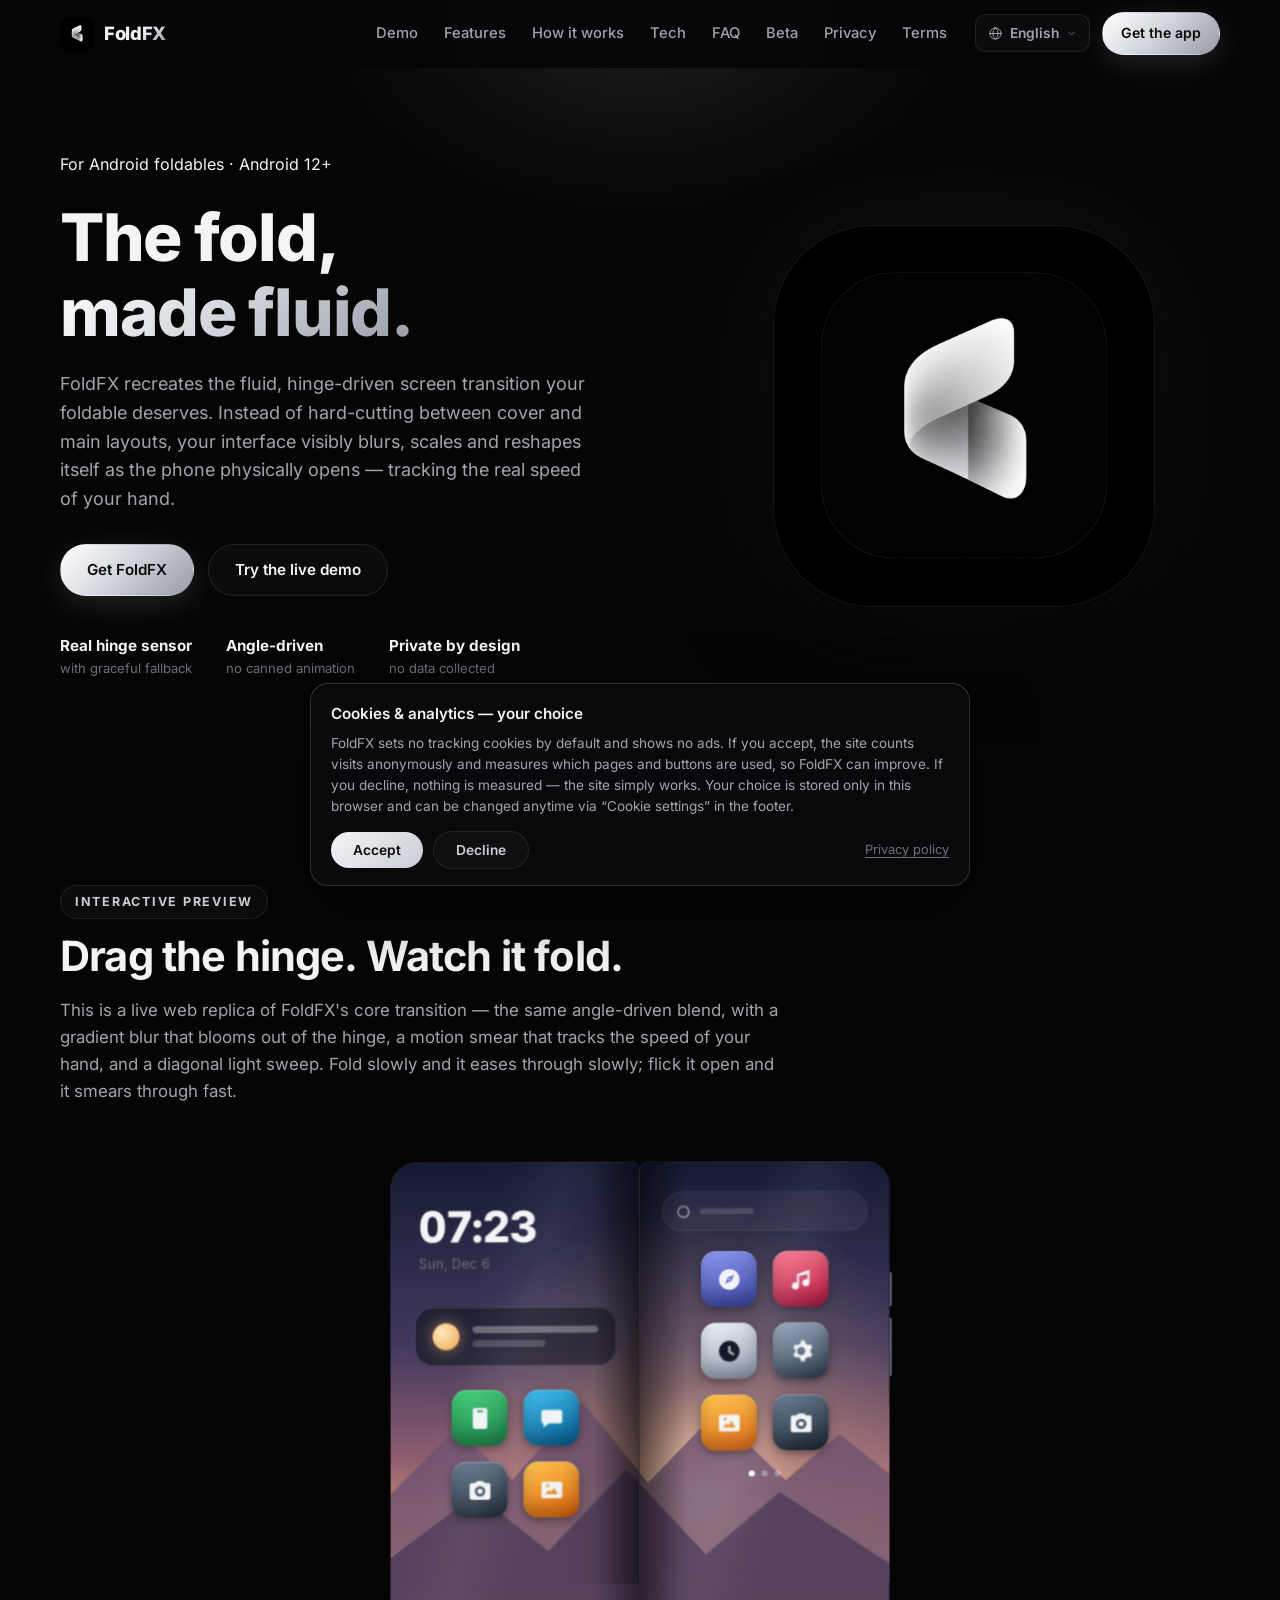
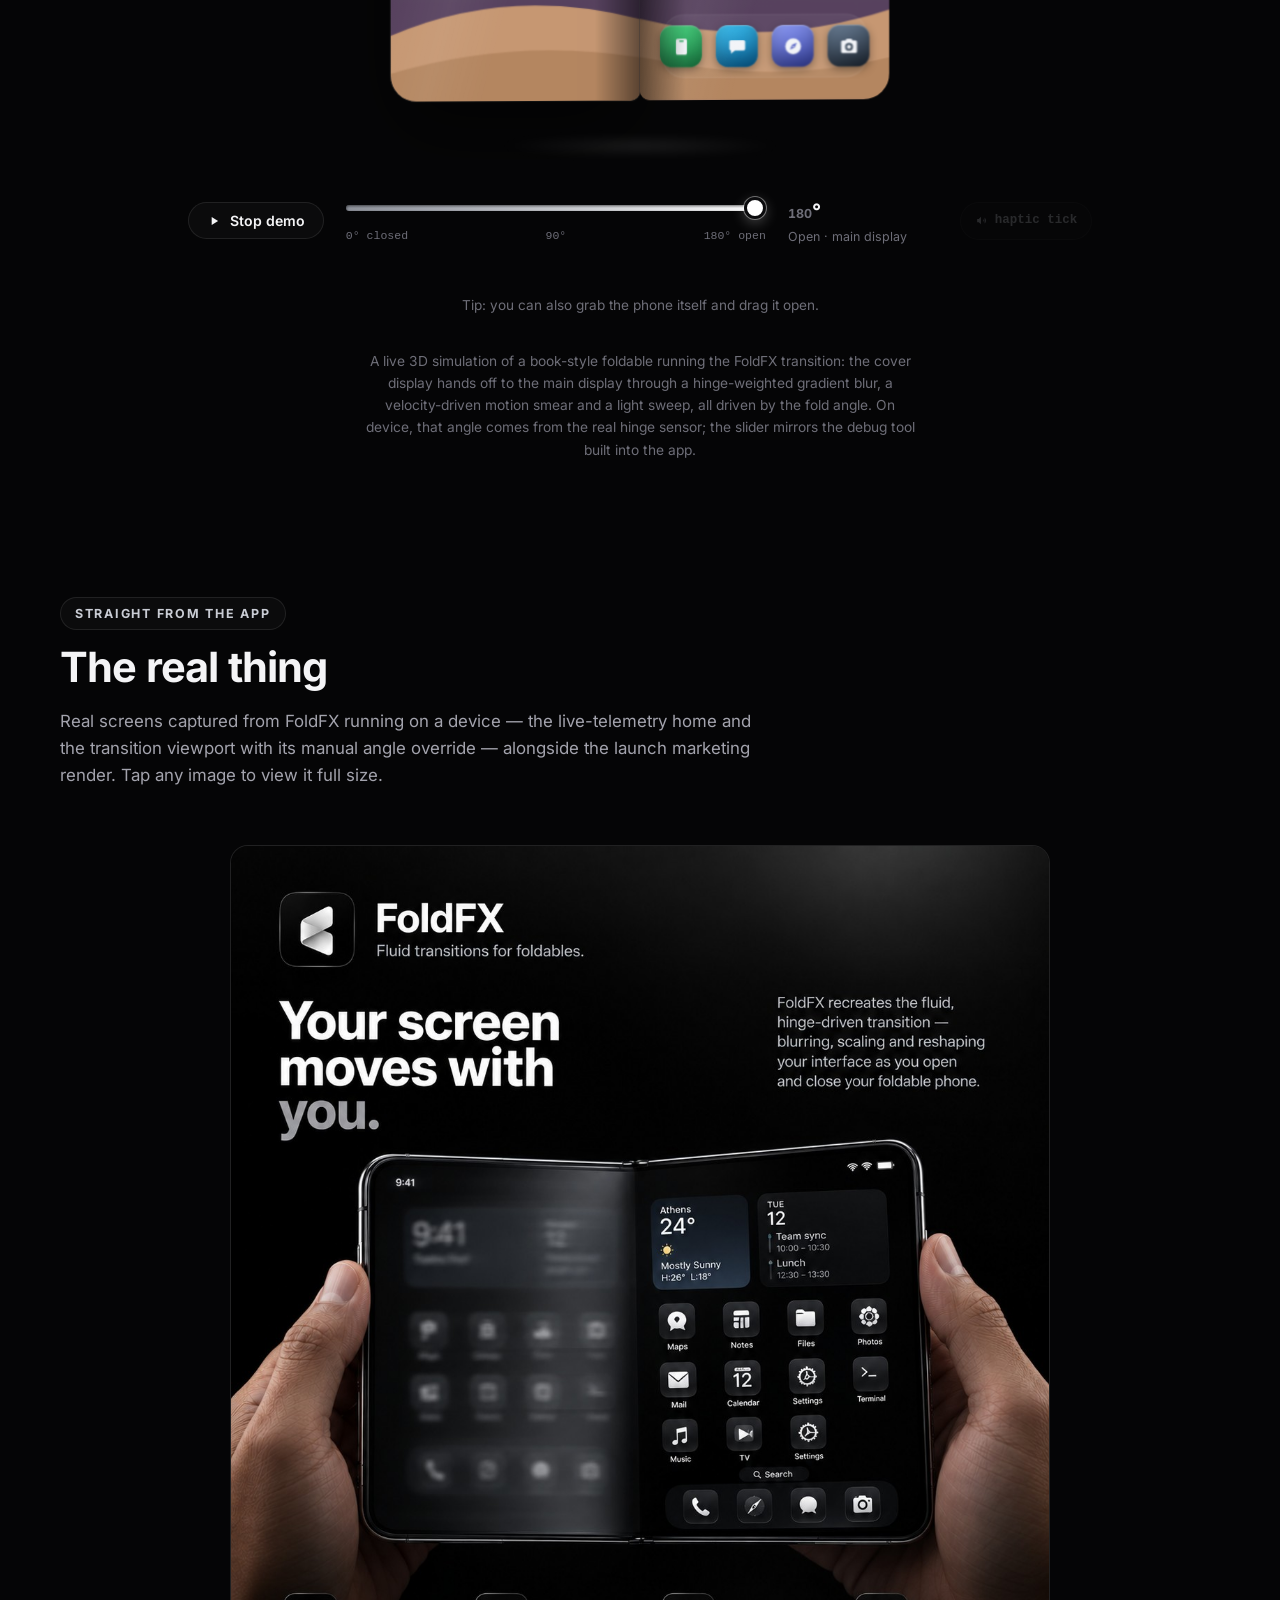
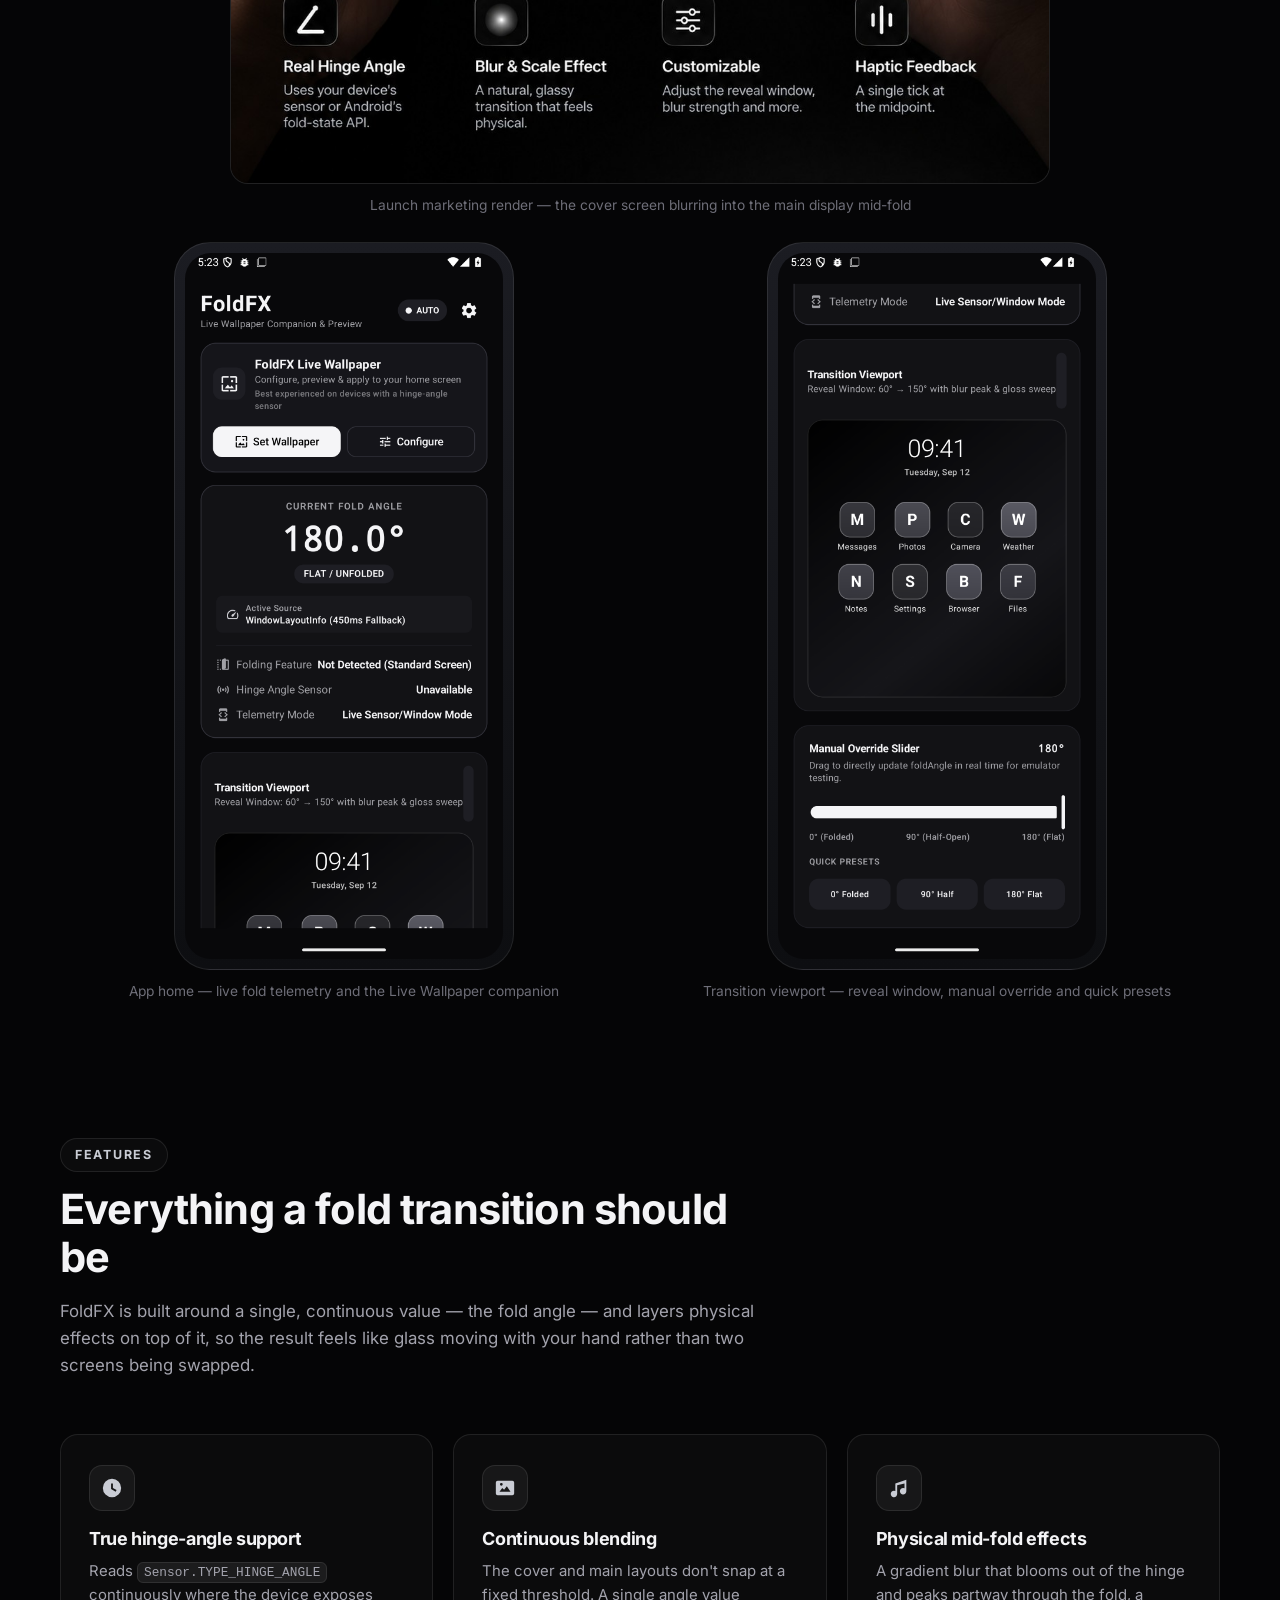
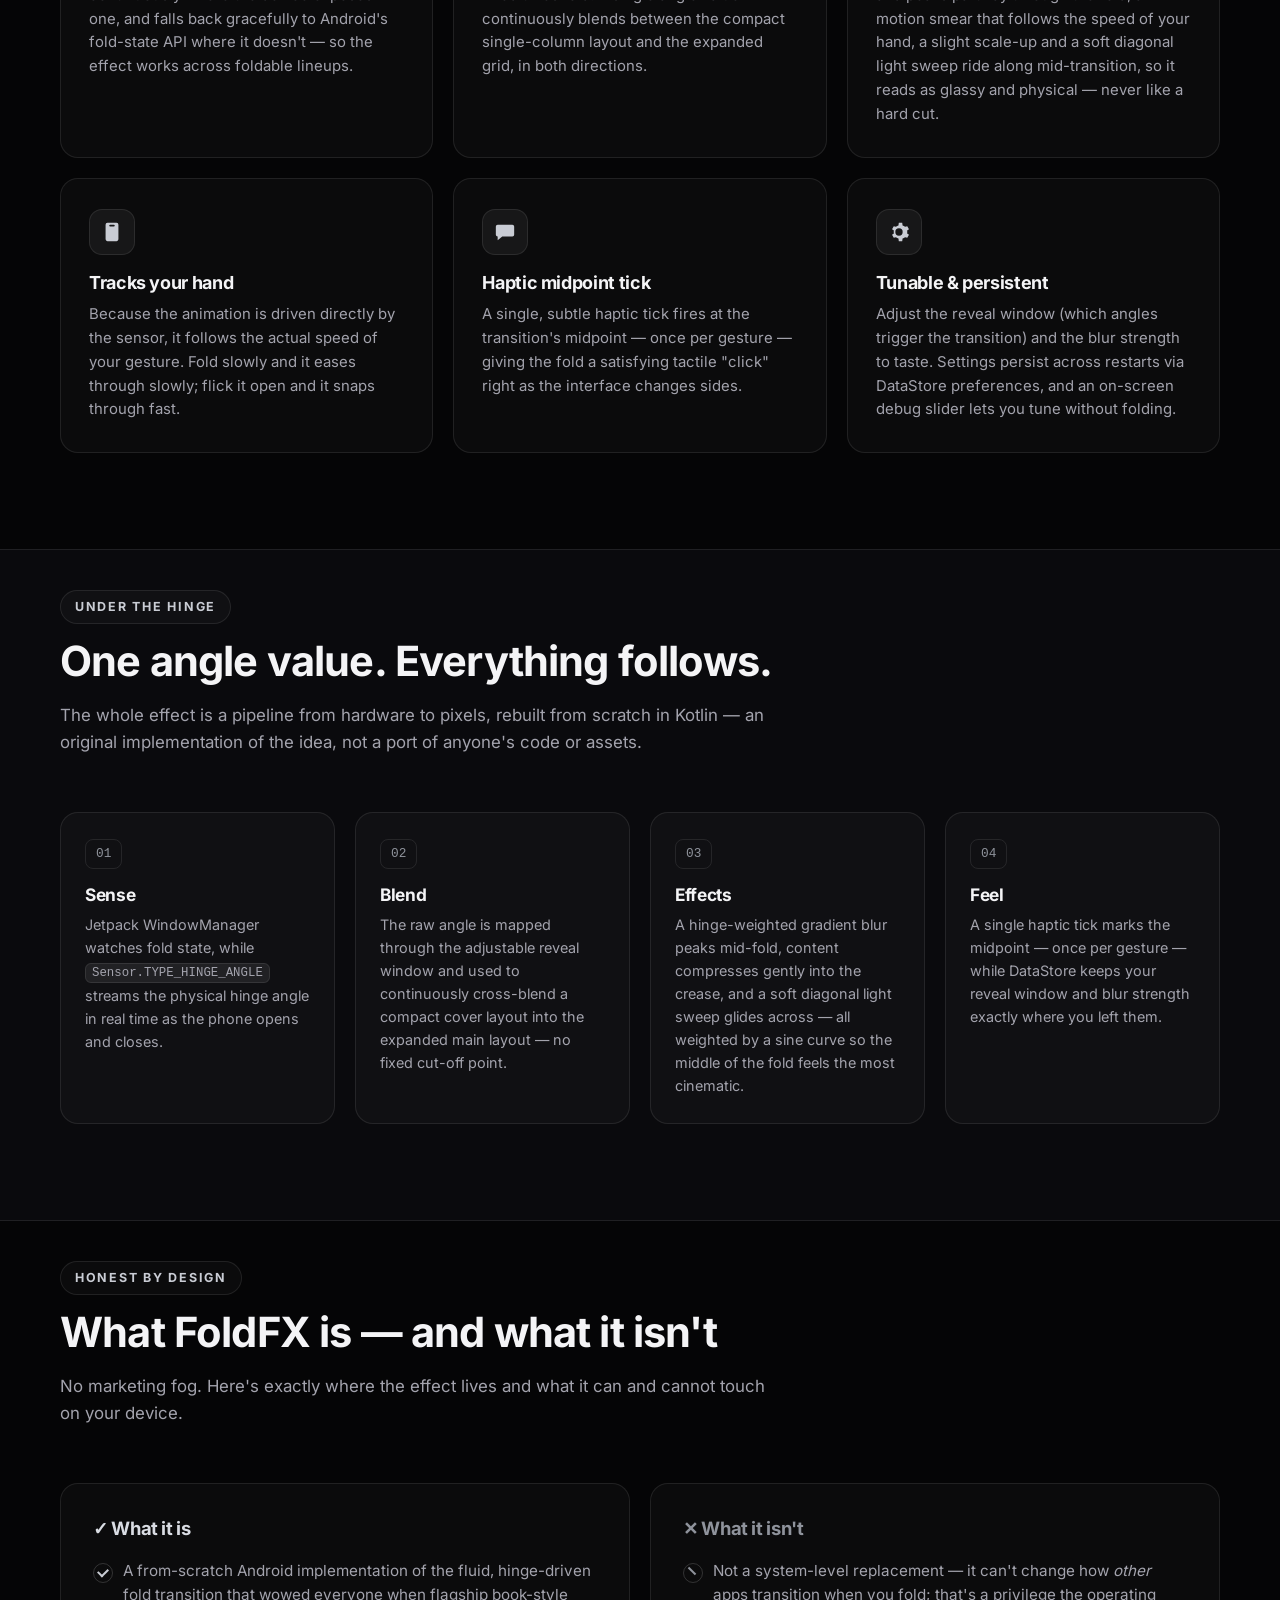
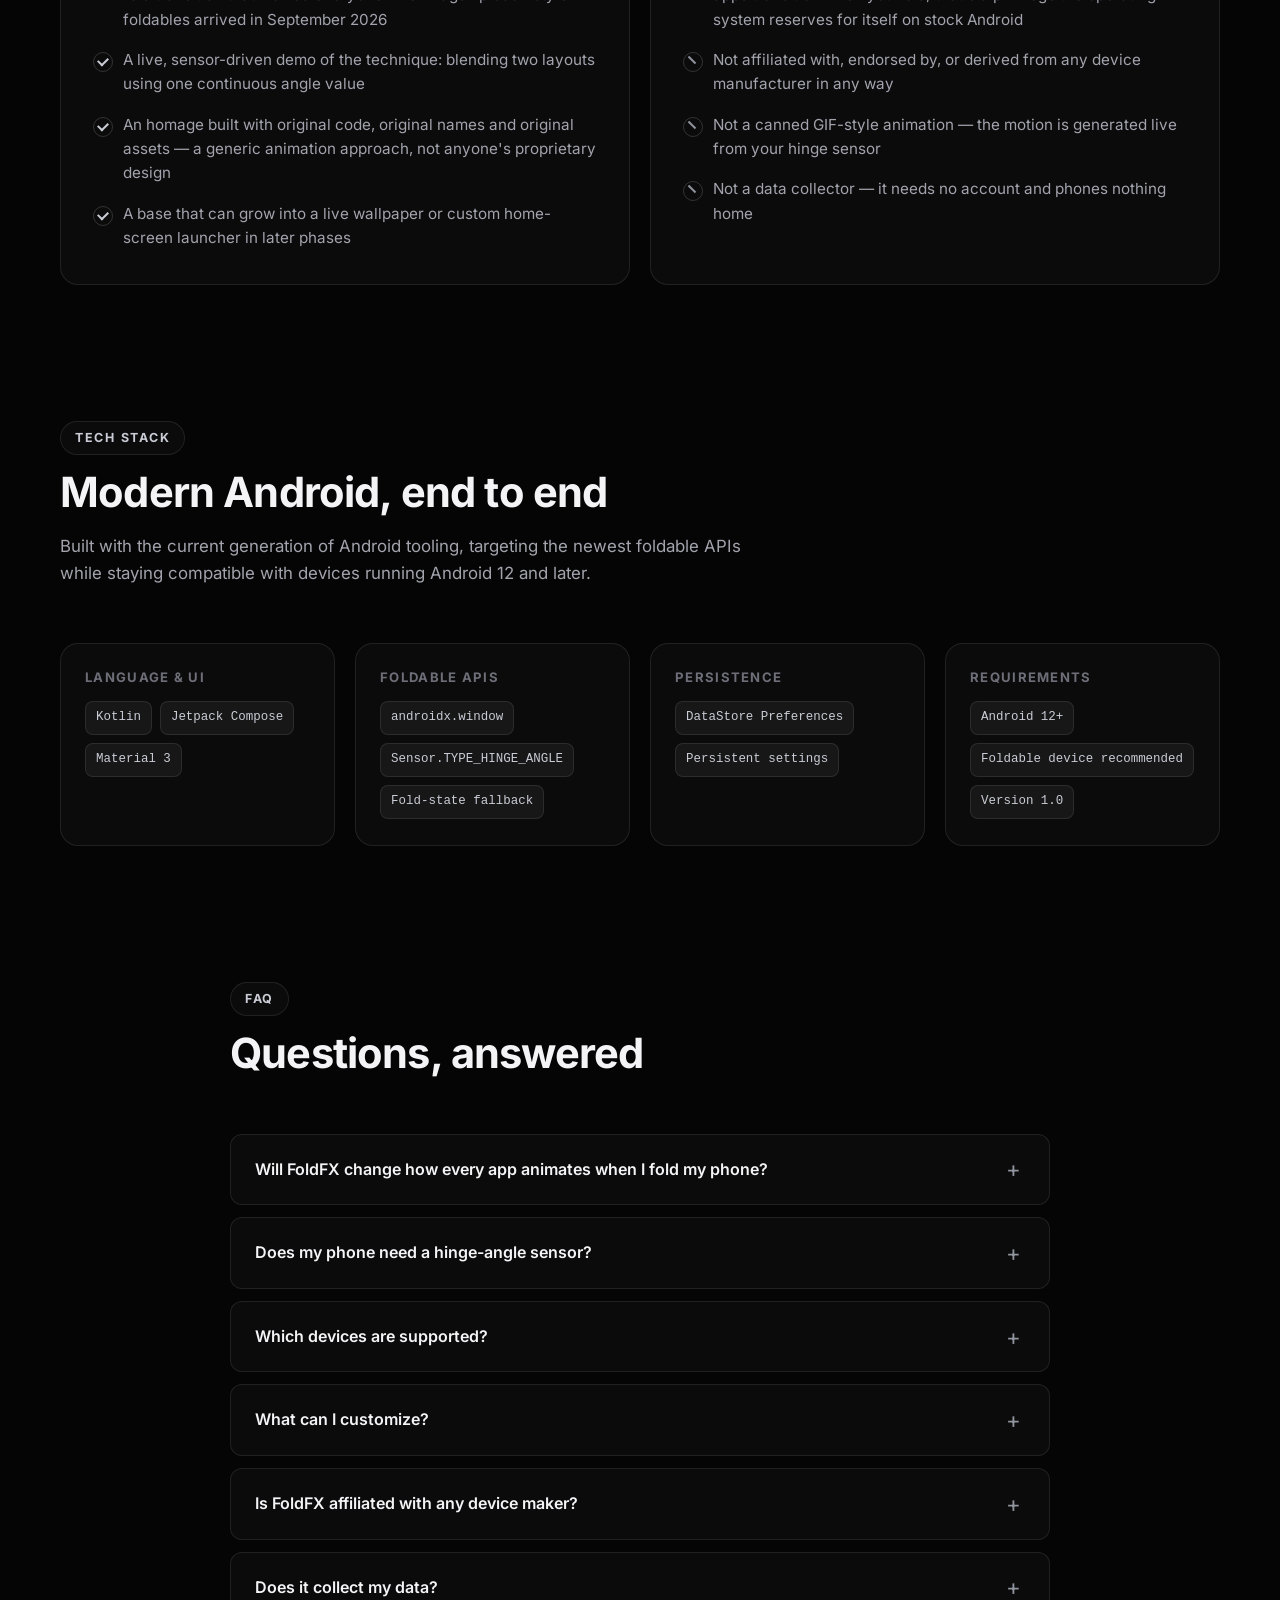
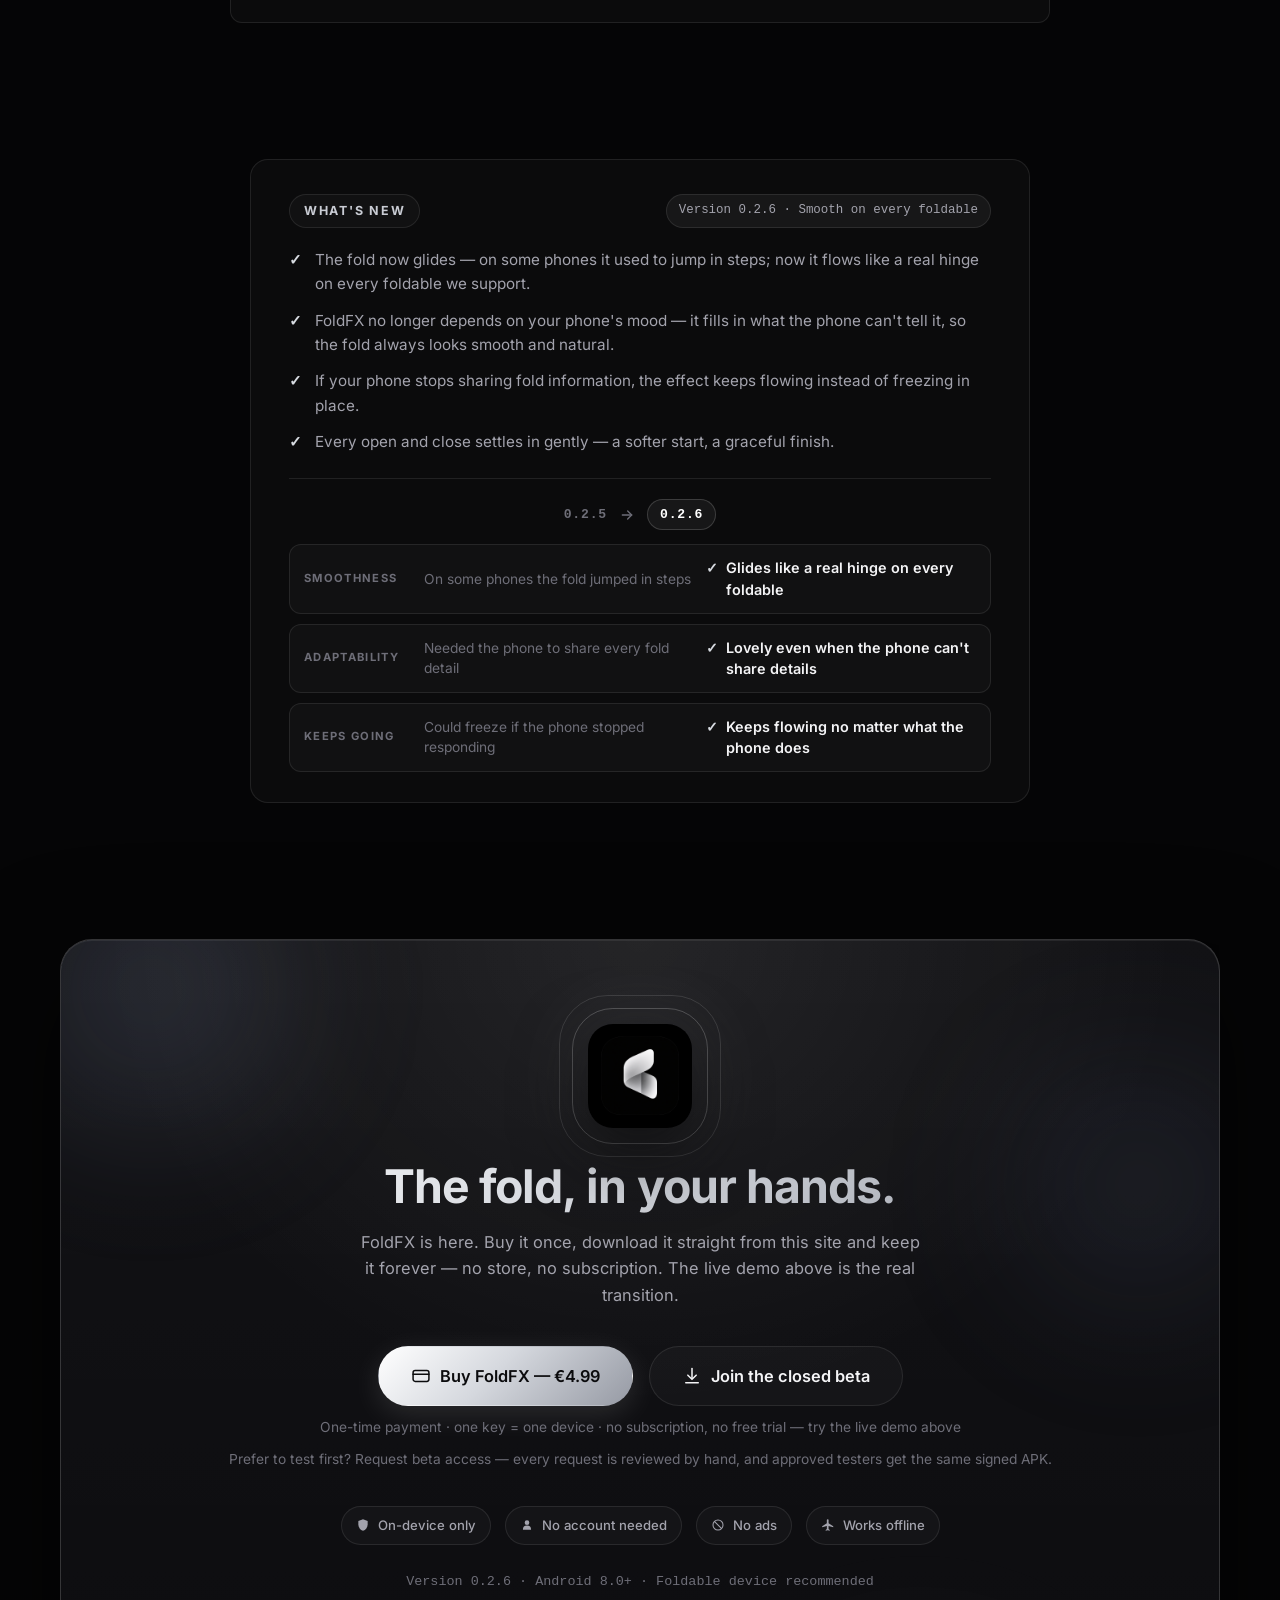
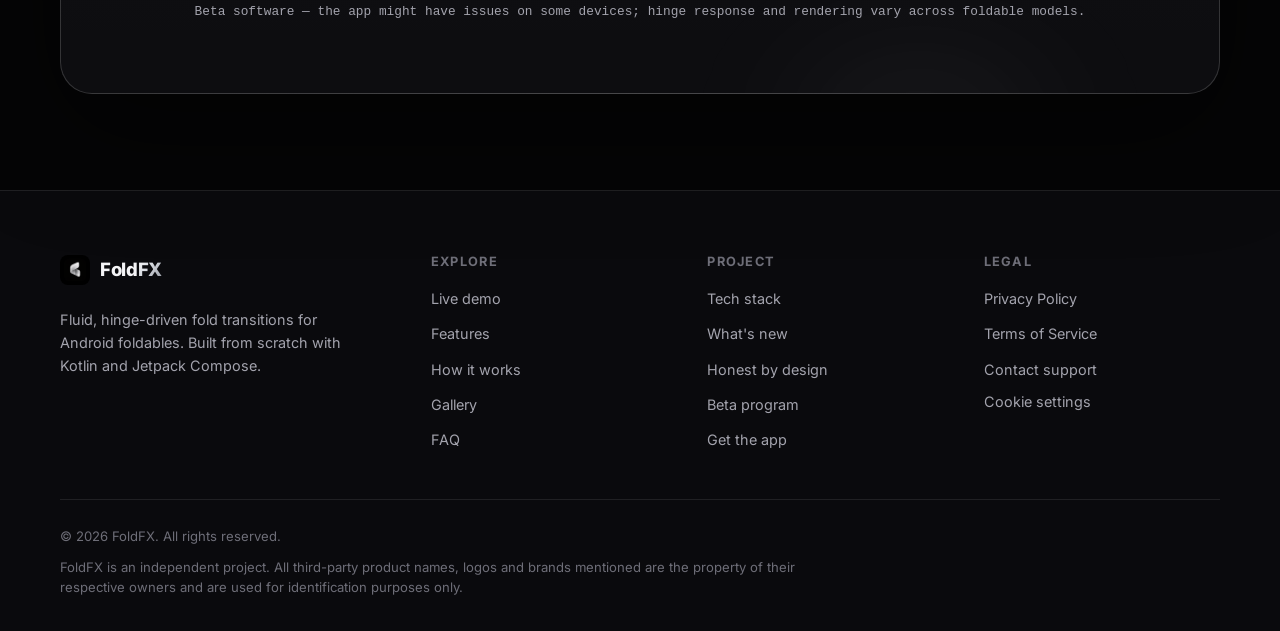
==== commit 30461179: "Publish 0.2.6 APK + key-rotation-#2 migration notes + What's New 0.2.5 vs 0.2.6" ====
--- a/index.html
+++ b/index.html
@@ -40,7 +40,7 @@
     "description": "FoldFX recreates the fluid, hinge-driven fold transition on Android foldables using the real hinge-angle sensor.",
     "author": { "@type": "Organization", "name": "FoldFX" },
     "offers": { "@type": "Offer", "price": "4.99", "priceCurrency": "EUR" },
-    "softwareVersion": "0.2.5"
+    "softwareVersion": "0.2.6"
   }
   </script>
 </head>
@@ -432,34 +432,34 @@
         <div class="news-card reveal">
           <div class="news-head">
             <span class="eyebrow" data-i18n="news.eyebrow">What's new</span>
-            <span class="news-ver" data-i18n="news.ver">Version 0.2.5 &middot; Our biggest upgrade yet</span>
+            <span class="news-ver" data-i18n="news.ver">Version 0.2.6 &middot; Smooth on every foldable</span>
           </div>
           <ul class="news-list">
-            <li data-i18n="news.1">Your battery lasts longer — FoldFX now goes to sleep the moment your phone is still, instead of quietly staying awake in the background.</li>
-            <li data-i18n="news.2">It just keeps working — in 0.2.4 the fold effect could stop responding until you restarted the app; 0.2.5 ends that for good.</li>
-            <li data-i18n="news.3">The fold looks more real — deeper shading in the crease and a soft gleam of light make the bend feel like glass and metal, not pixels.</li>
-            <li data-i18n="news.4">Fewer hiccups — random ripples, stutters and rare crashes reported on some phones are gone.</li>
+            <li data-i18n="news.1">The fold now glides — on some phones it used to jump in steps; now it flows like a real hinge on every foldable we support.</li>
+            <li data-i18n="news.2">FoldFX no longer depends on your phone&#8217;s mood — it fills in what the phone can&#8217;t tell it, so the fold always looks smooth and natural.</li>
+            <li data-i18n="news.3">If your phone stops sharing fold information, the effect keeps flowing instead of freezing in place.</li>
+            <li data-i18n="news.4">Every open and close settles in gently — a softer start, a graceful finish.</li>
           </ul>
-          <div class="news-vs" role="group" aria-label="0.2.4 compared to 0.2.5">
+          <div class="news-vs" role="group" aria-label="0.2.5 compared to 0.2.6">
             <div class="news-vs-head">
-              <span class="news-vs-old" data-i18n="news.vs.old">0.2.4</span>
+              <span class="news-vs-old" data-i18n="news.vs.old">0.2.5</span>
               <svg viewBox="0 0 24 24" width="16" height="16" fill="none" stroke="currentColor" stroke-width="2" stroke-linecap="round" stroke-linejoin="round" aria-hidden="true"><path d="M5 12h14"/><path d="m13 6 6 6-6 6"/></svg>
-              <span class="news-vs-new" data-i18n="news.vs.new">0.2.5</span>
+              <span class="news-vs-new" data-i18n="news.vs.new">0.2.6</span>
             </div>
             <div class="news-vs-row">
-              <span class="news-vs-cat" data-i18n="news.vs.1c">Battery</span>
-              <span class="news-vs-was" data-i18n="news.vs.1o">Could quietly drain power while your phone sat still</span>
-              <span class="news-vs-now" data-i18n="news.vs.1n">Sleeps the moment you stop — noticeably kinder to your battery</span>
+              <span class="news-vs-cat" data-i18n="news.vs.1c">Smoothness</span>
+              <span class="news-vs-was" data-i18n="news.vs.1o">On some phones the fold jumped in steps</span>
+              <span class="news-vs-now" data-i18n="news.vs.1n">Glides like a real hinge on every foldable</span>
             </div>
             <div class="news-vs-row">
-              <span class="news-vs-cat" data-i18n="news.vs.2c">Reliability</span>
-              <span class="news-vs-was" data-i18n="news.vs.2o">The effect could freeze until you restarted the app</span>
-              <span class="news-vs-now" data-i18n="news.vs.2n">Stays alive day in, day out — no restarts, no dead screens</span>
+              <span class="news-vs-cat" data-i18n="news.vs.2c">Adaptability</span>
+              <span class="news-vs-was" data-i18n="news.vs.2o">Needed the phone to share every fold detail</span>
+              <span class="news-vs-now" data-i18n="news.vs.2n">Lovely even when the phone can&#8217;t share details</span>
             </div>
             <div class="news-vs-row">
-              <span class="news-vs-cat" data-i18n="news.vs.3c">The fold look</span>
-              <span class="news-vs-was" data-i18n="news.vs.3o">Flatter crease with plain shading</span>
-              <span class="news-vs-now" data-i18n="news.vs.3n">A deeper, more lifelike crease with a soft light sweep</span>
+              <span class="news-vs-cat" data-i18n="news.vs.3c">Keeps going</span>
+              <span class="news-vs-was" data-i18n="news.vs.3o">Could freeze if the phone stopped responding</span>
+              <span class="news-vs-now" data-i18n="news.vs.3n">Keeps flowing no matter what the phone does</span>
             </div>
           </div>
         </div>
@@ -496,7 +496,7 @@
               <li><svg viewBox="0 0 24 24" aria-hidden="true"><circle cx="12" cy="12" r="8.6" fill="none" stroke="currentColor" stroke-width="1.8"/><path d="M6.2 6.2l11.6 11.6" fill="none" stroke="currentColor" stroke-width="1.8" stroke-linecap="round"/></svg><span data-i18n="trust.3">No ads</span></li>
               <li><svg viewBox="0 0 24 24" aria-hidden="true"><path d="M21 16v-2l-8-5V3.5a1.5 1.5 0 0 0-3 0V9l-8 5v2l8-2.5V19l-2 1.5V22l3.5-1 3.5 1v-1.5L13 19v-5.5z"/></svg><span data-i18n="trust.4">Works offline</span></li>
             </ul>
-            <p class="get-note" data-i18n="get.note">Version 0.2.5 &middot; Android 8.0+ &middot; Foldable device recommended</p>
+            <p class="get-note" data-i18n="get.note">Version 0.2.6 &middot; Android 8.0+ &middot; Foldable device recommended</p>
             <p class="get-note get-compat" data-i18n="get.compat">Beta software — the app might have issues on some devices; hinge response and rendering vary across foldable models.</p>
           </div>
         </div>
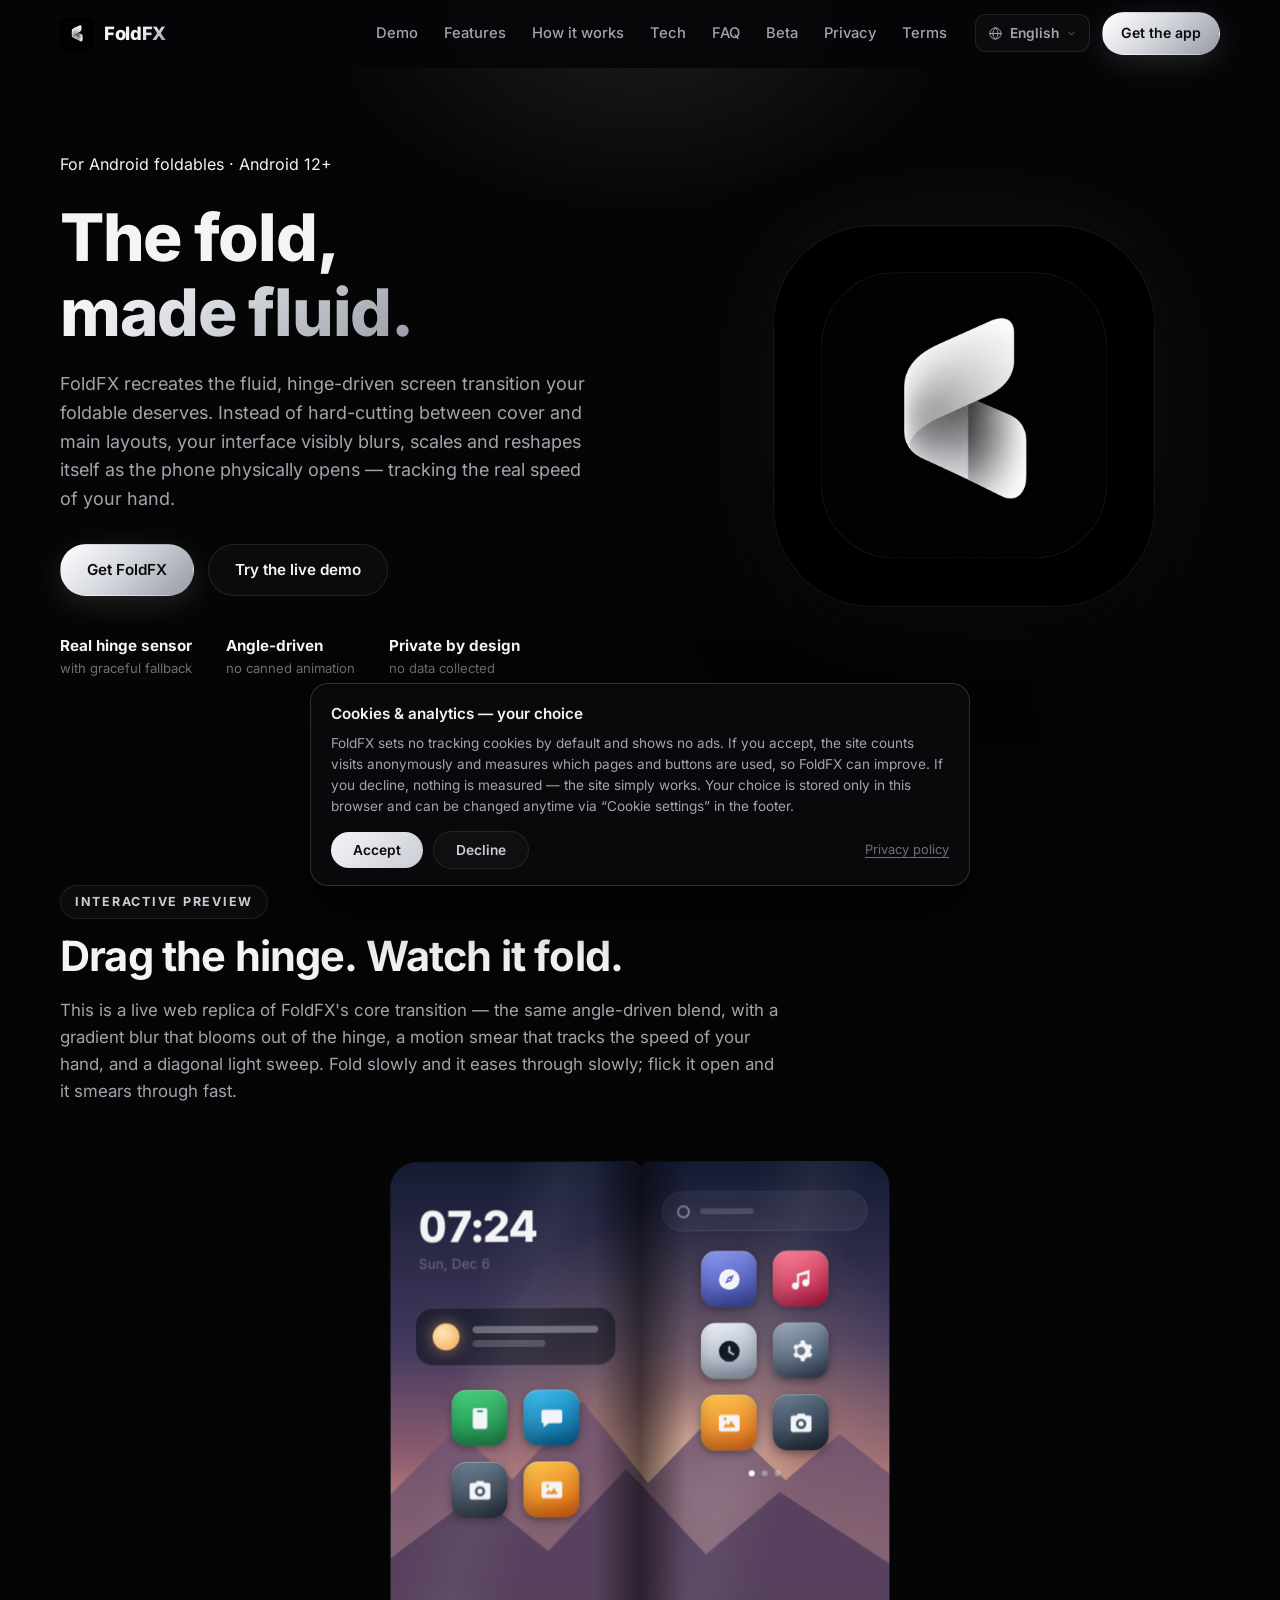
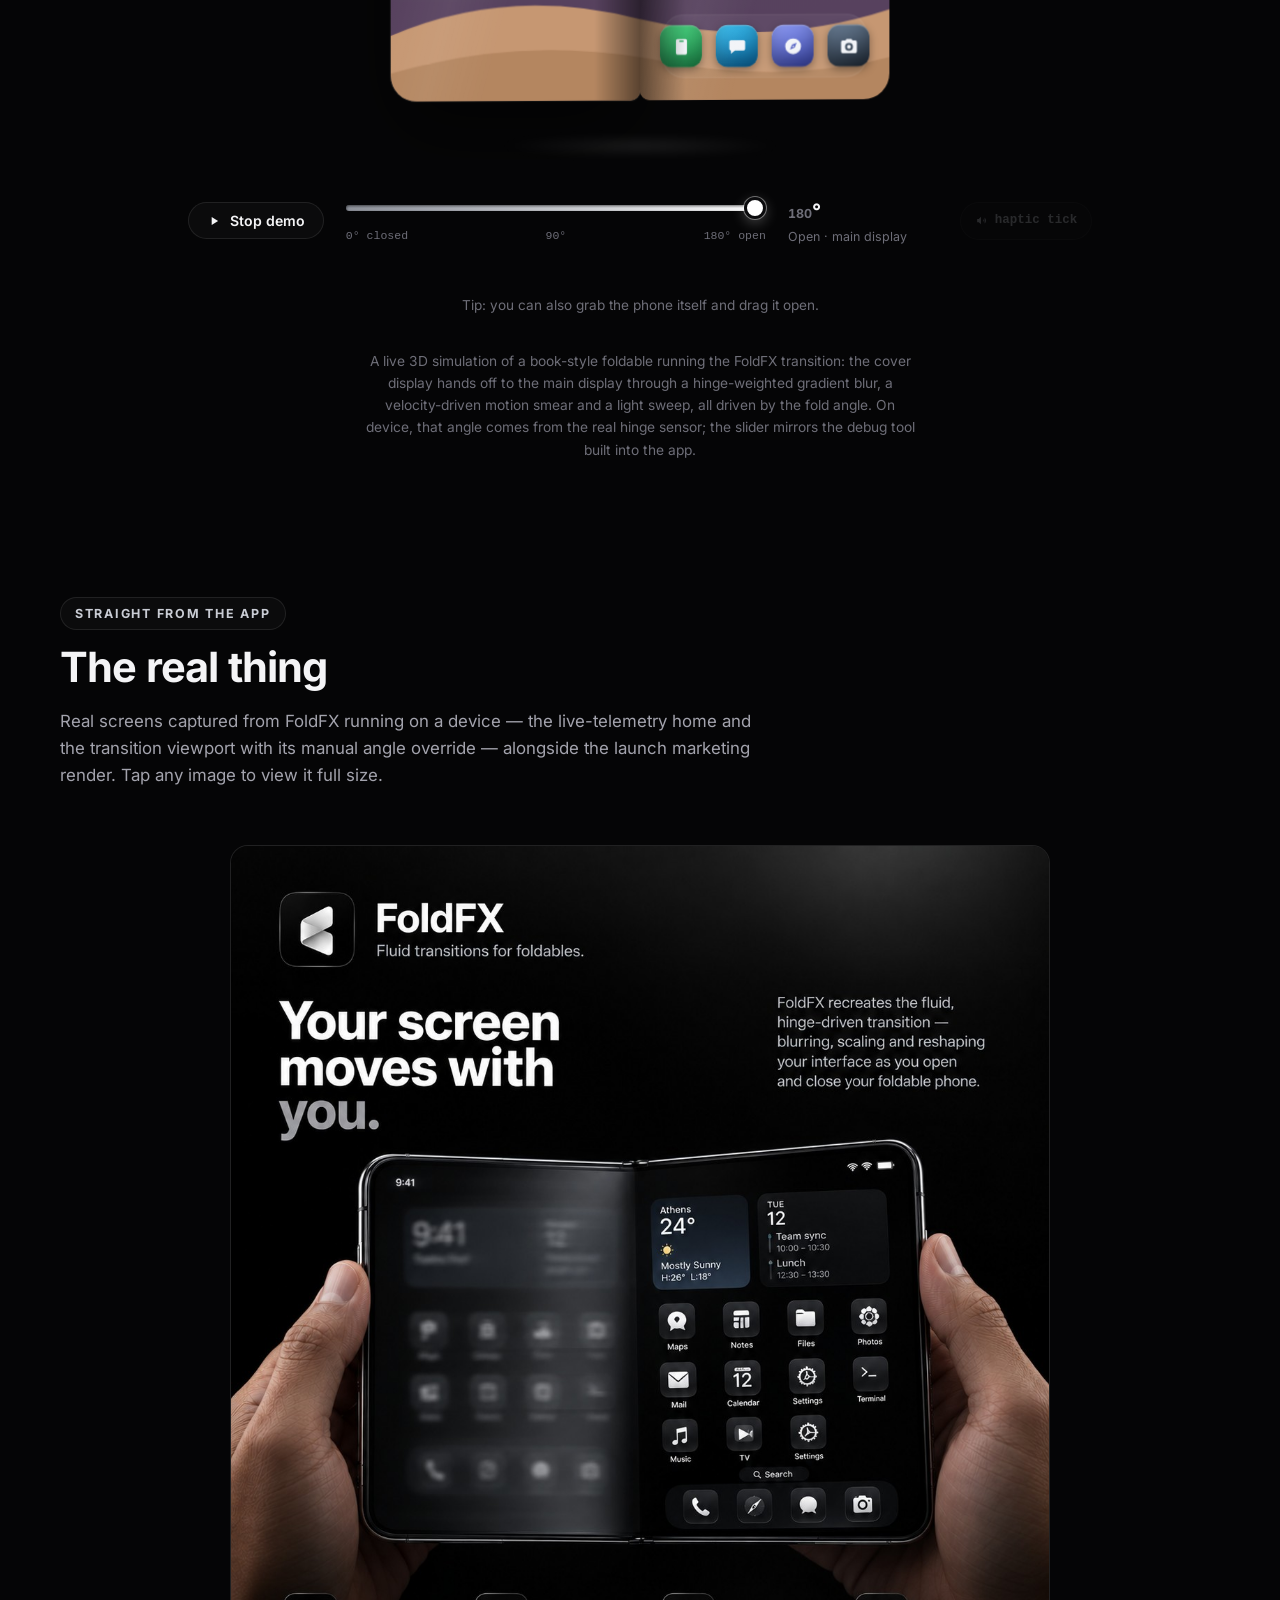
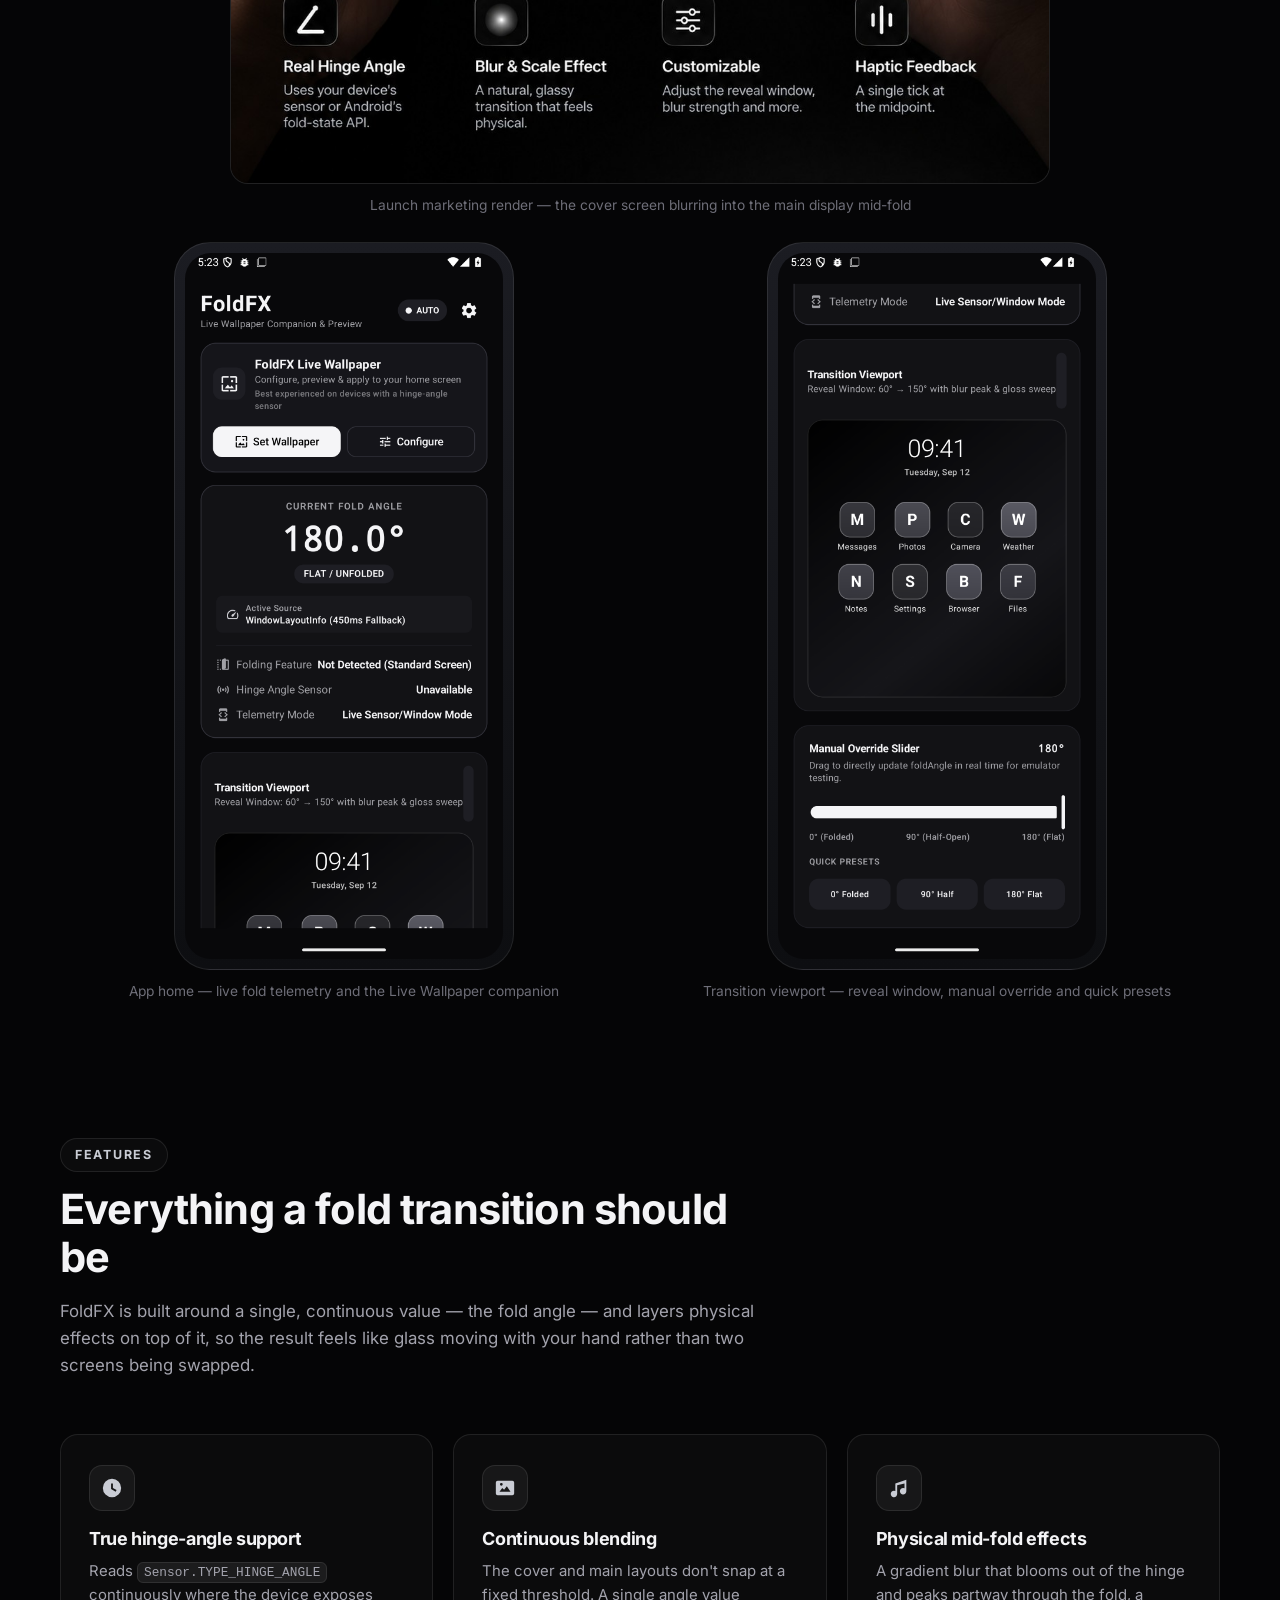
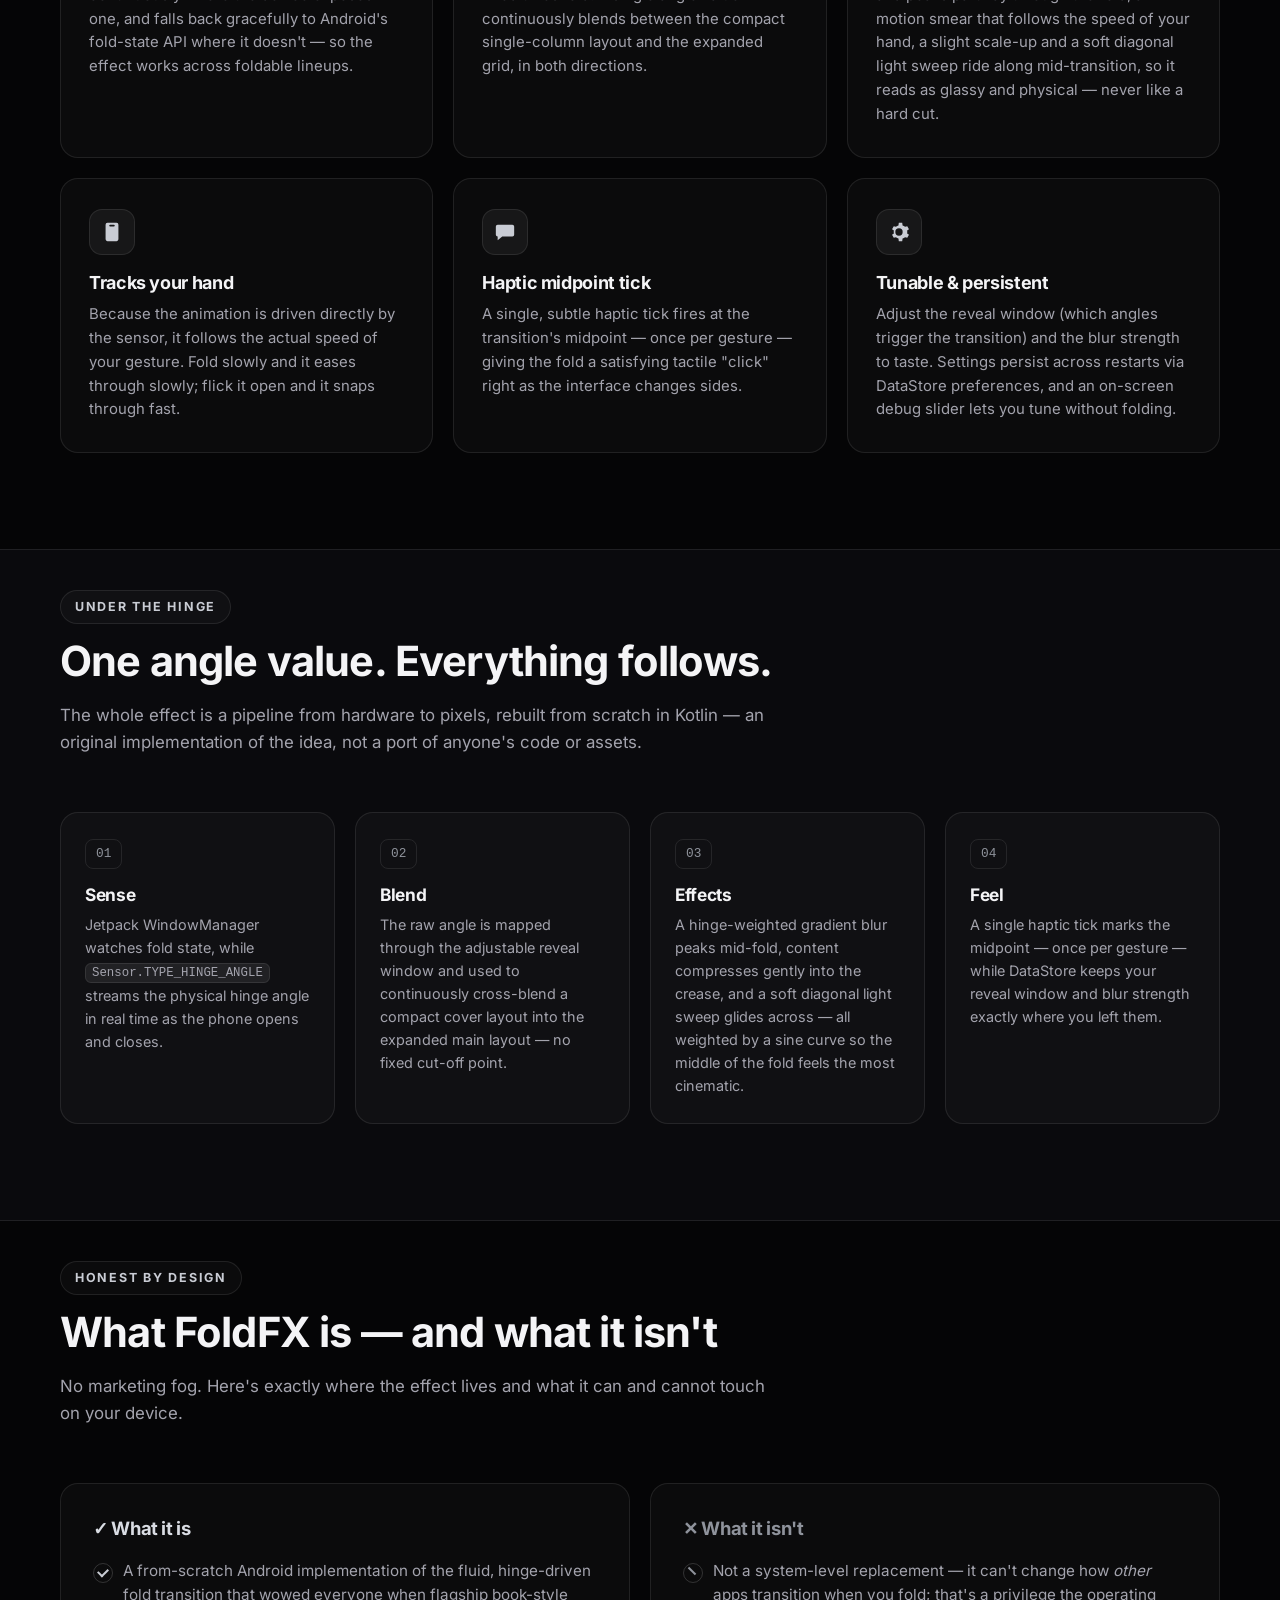
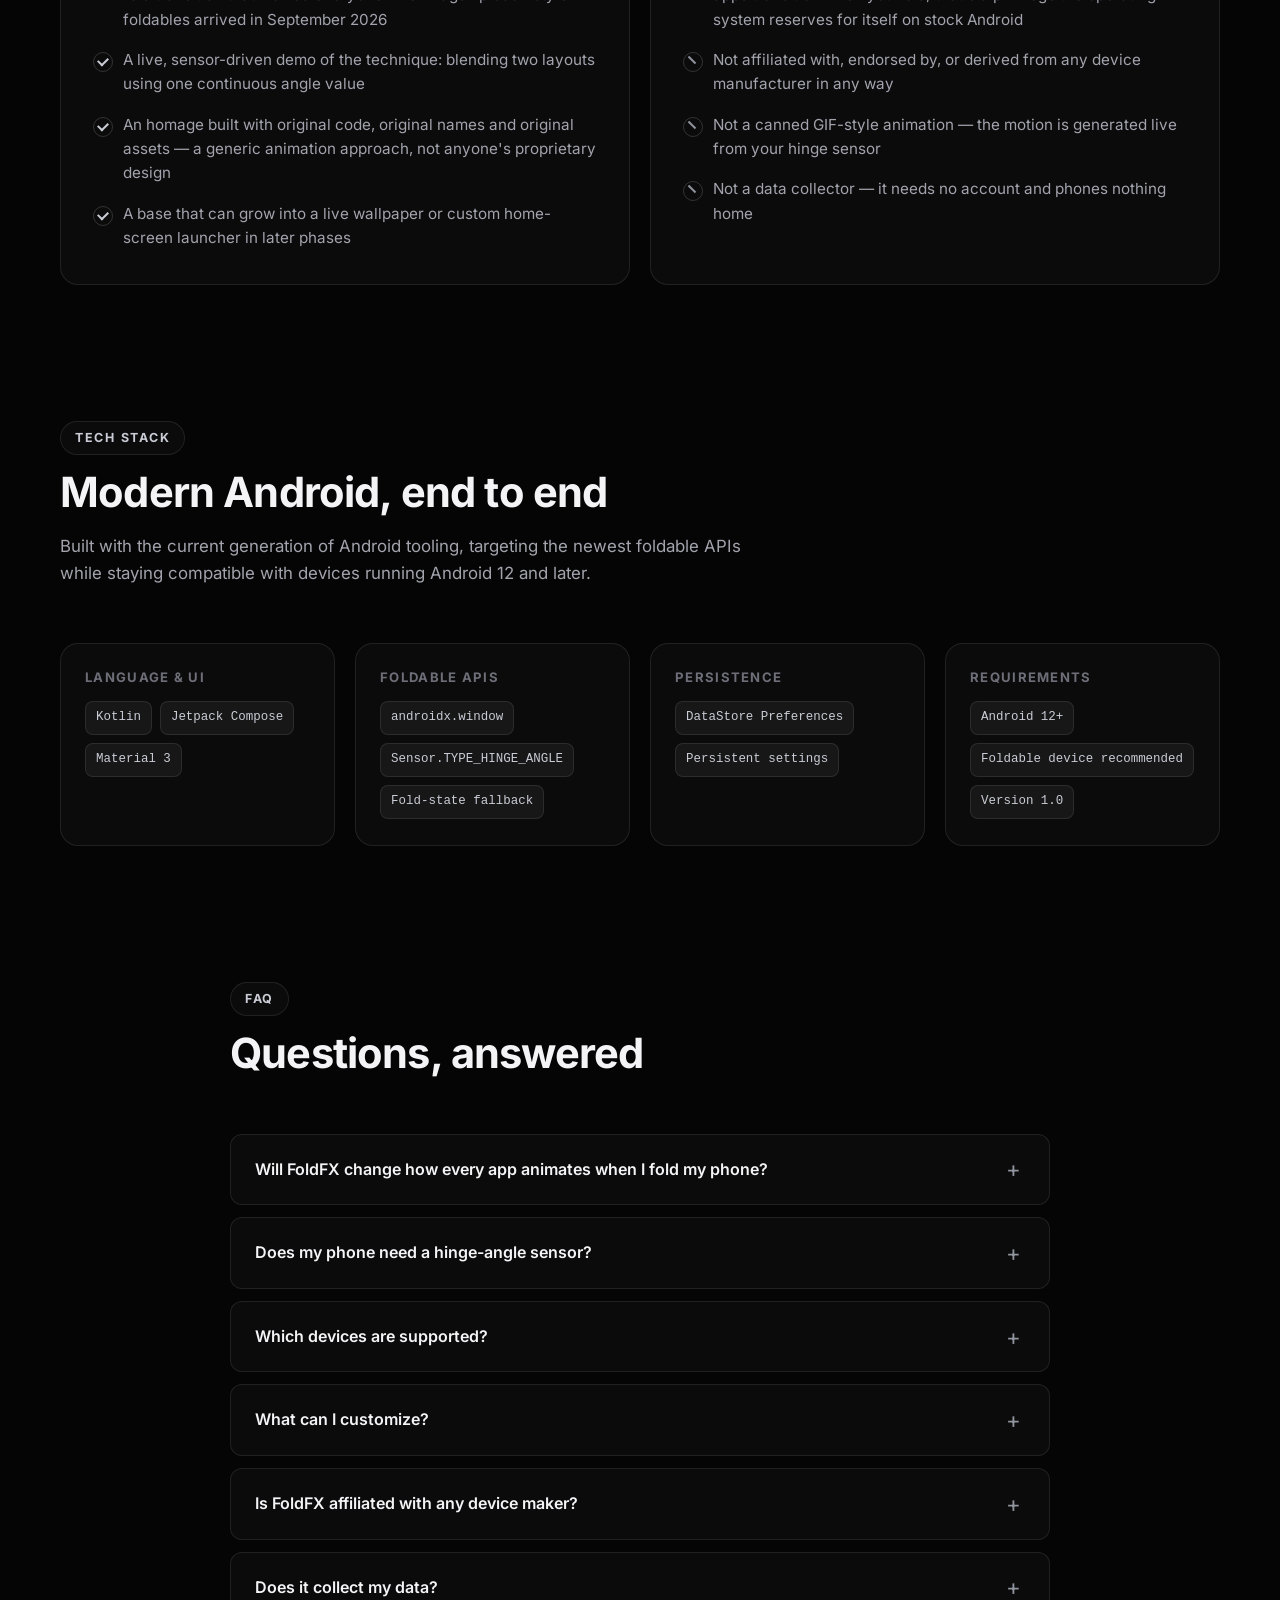
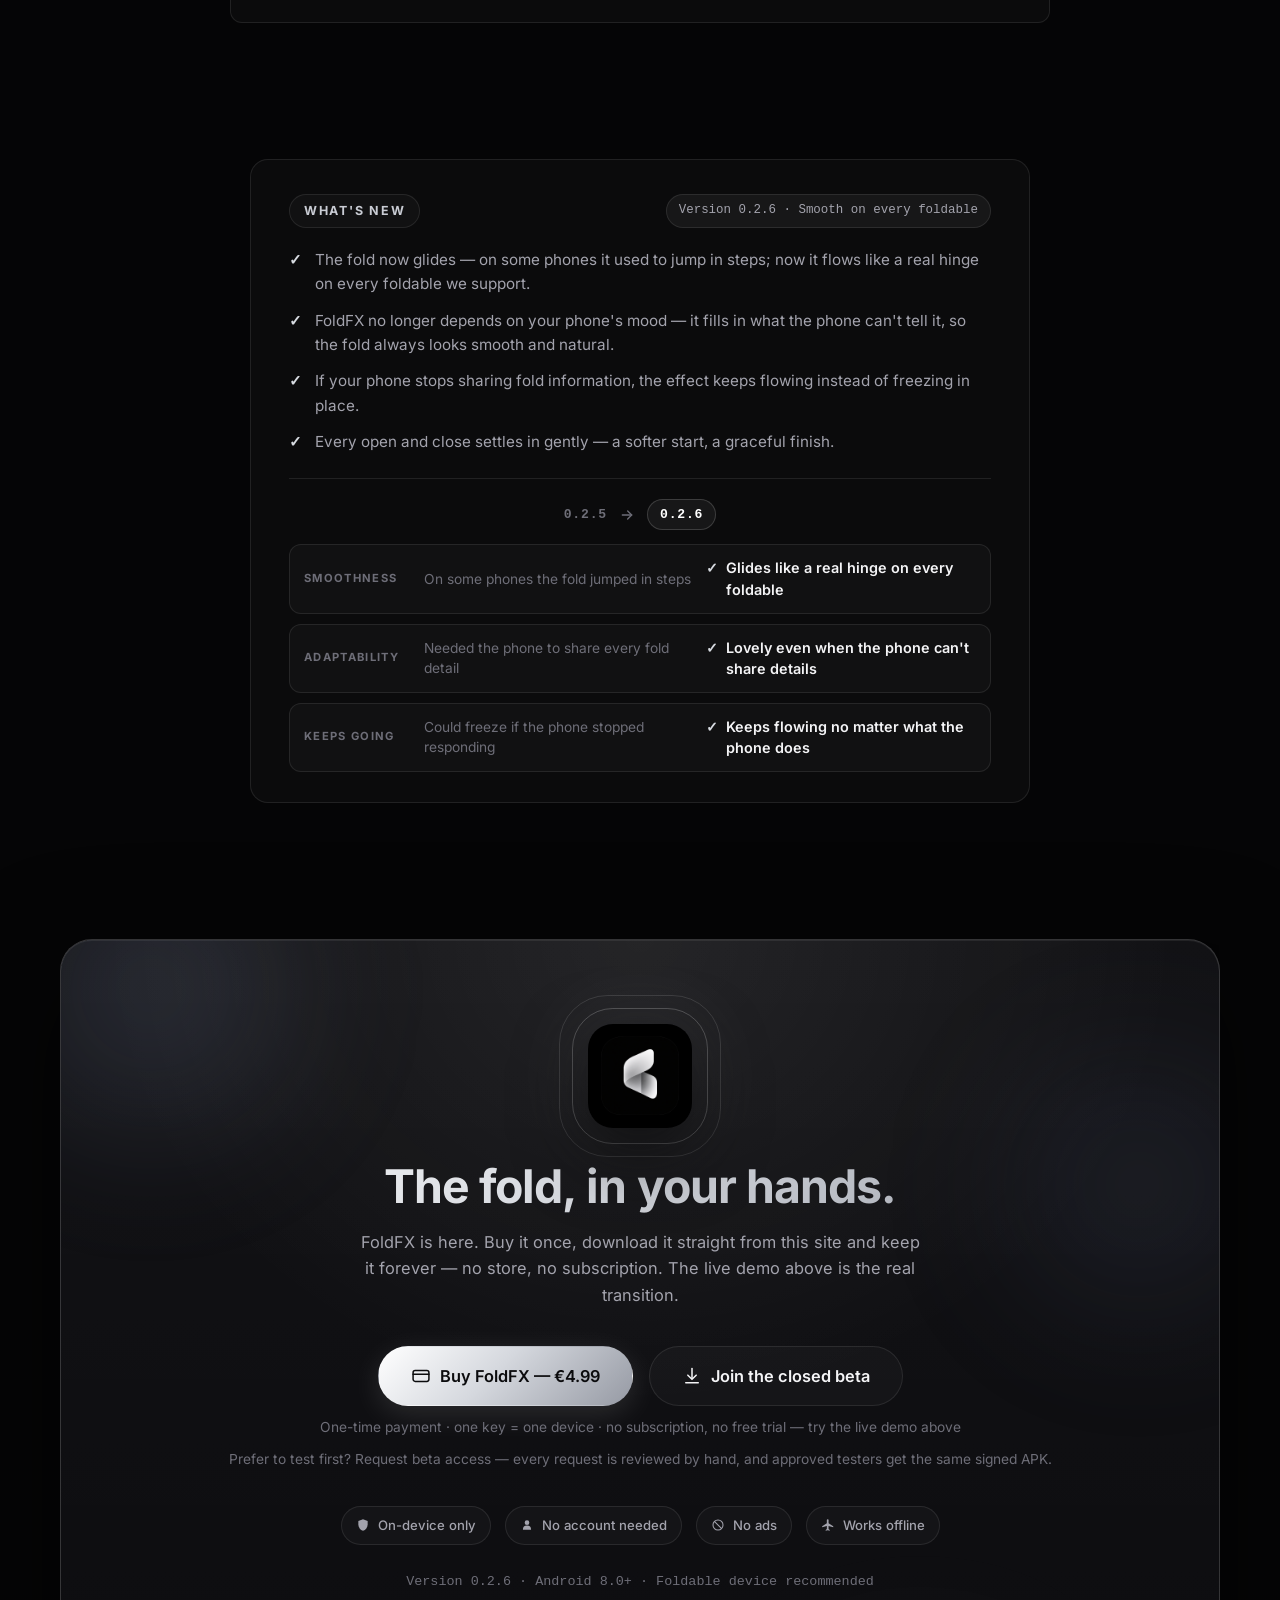
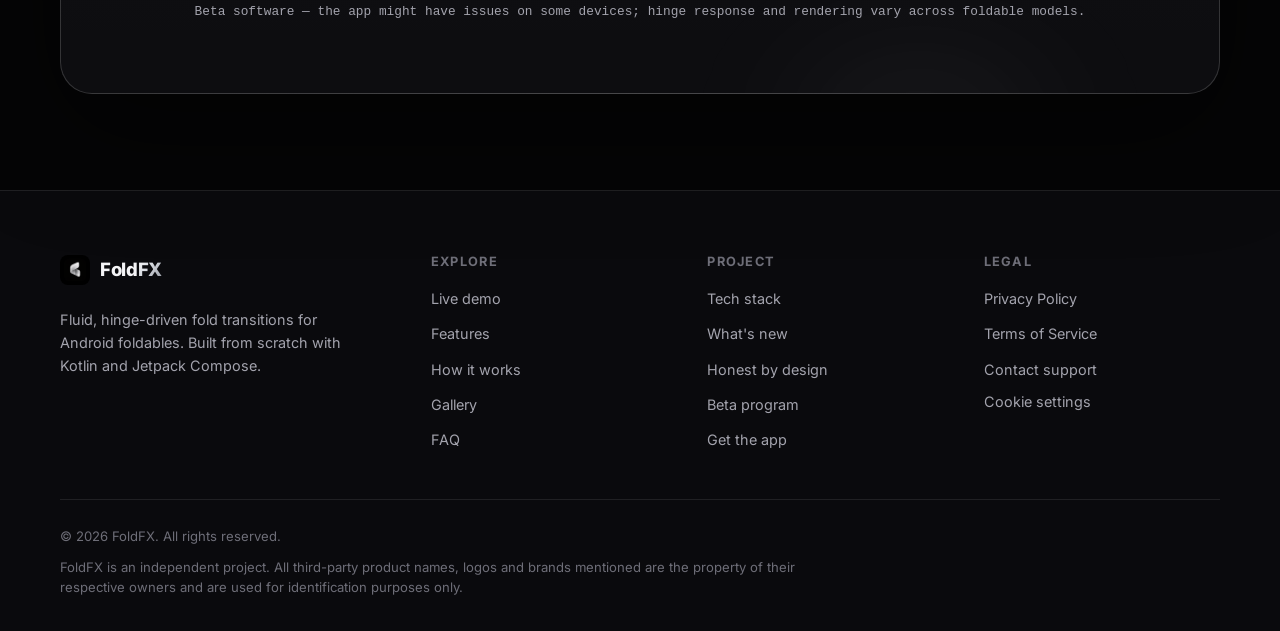
==== commit 26078d09: "Update support contact email to foldfx.contact@gmail.com Replace all occurrences of the old support " ====
--- a/index.html
+++ b/index.html
@@ -535,7 +535,7 @@
           <h4 data-i18n="foot.legal">Legal</h4>
           <a href="privacy.html" data-i18n="foot.privacy">Privacy Policy</a>
           <a href="terms.html" data-i18n="foot.terms">Terms of Service</a>
-          <a href="mailto:FoldFX@protonmail.com" data-i18n="foot.contact">Contact support</a>
+          <a href="mailto:foldfx.contact@gmail.com" data-i18n="foot.contact">Contact support</a>
           <button type="button" class="footer-link" id="consentSettings" data-i18n="cons.settings">Cookie settings</button>
         </nav>
       </div>
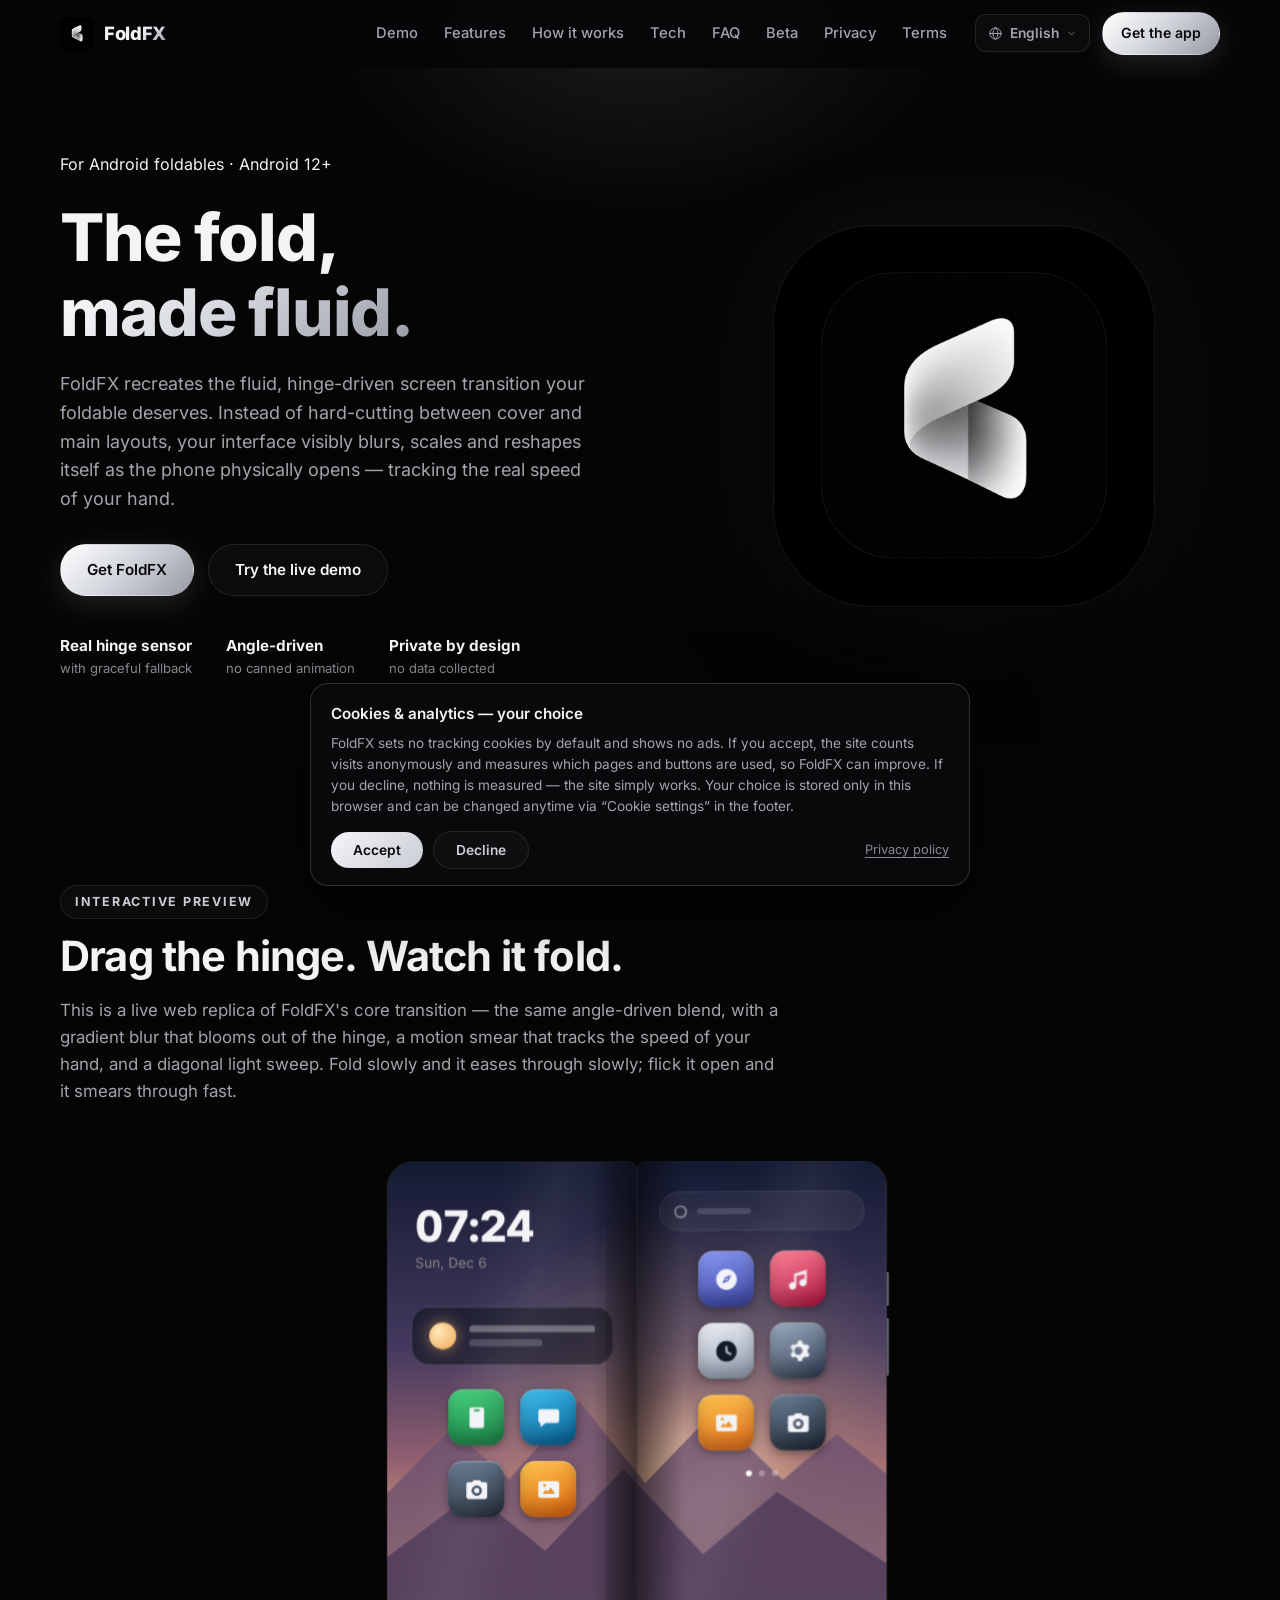
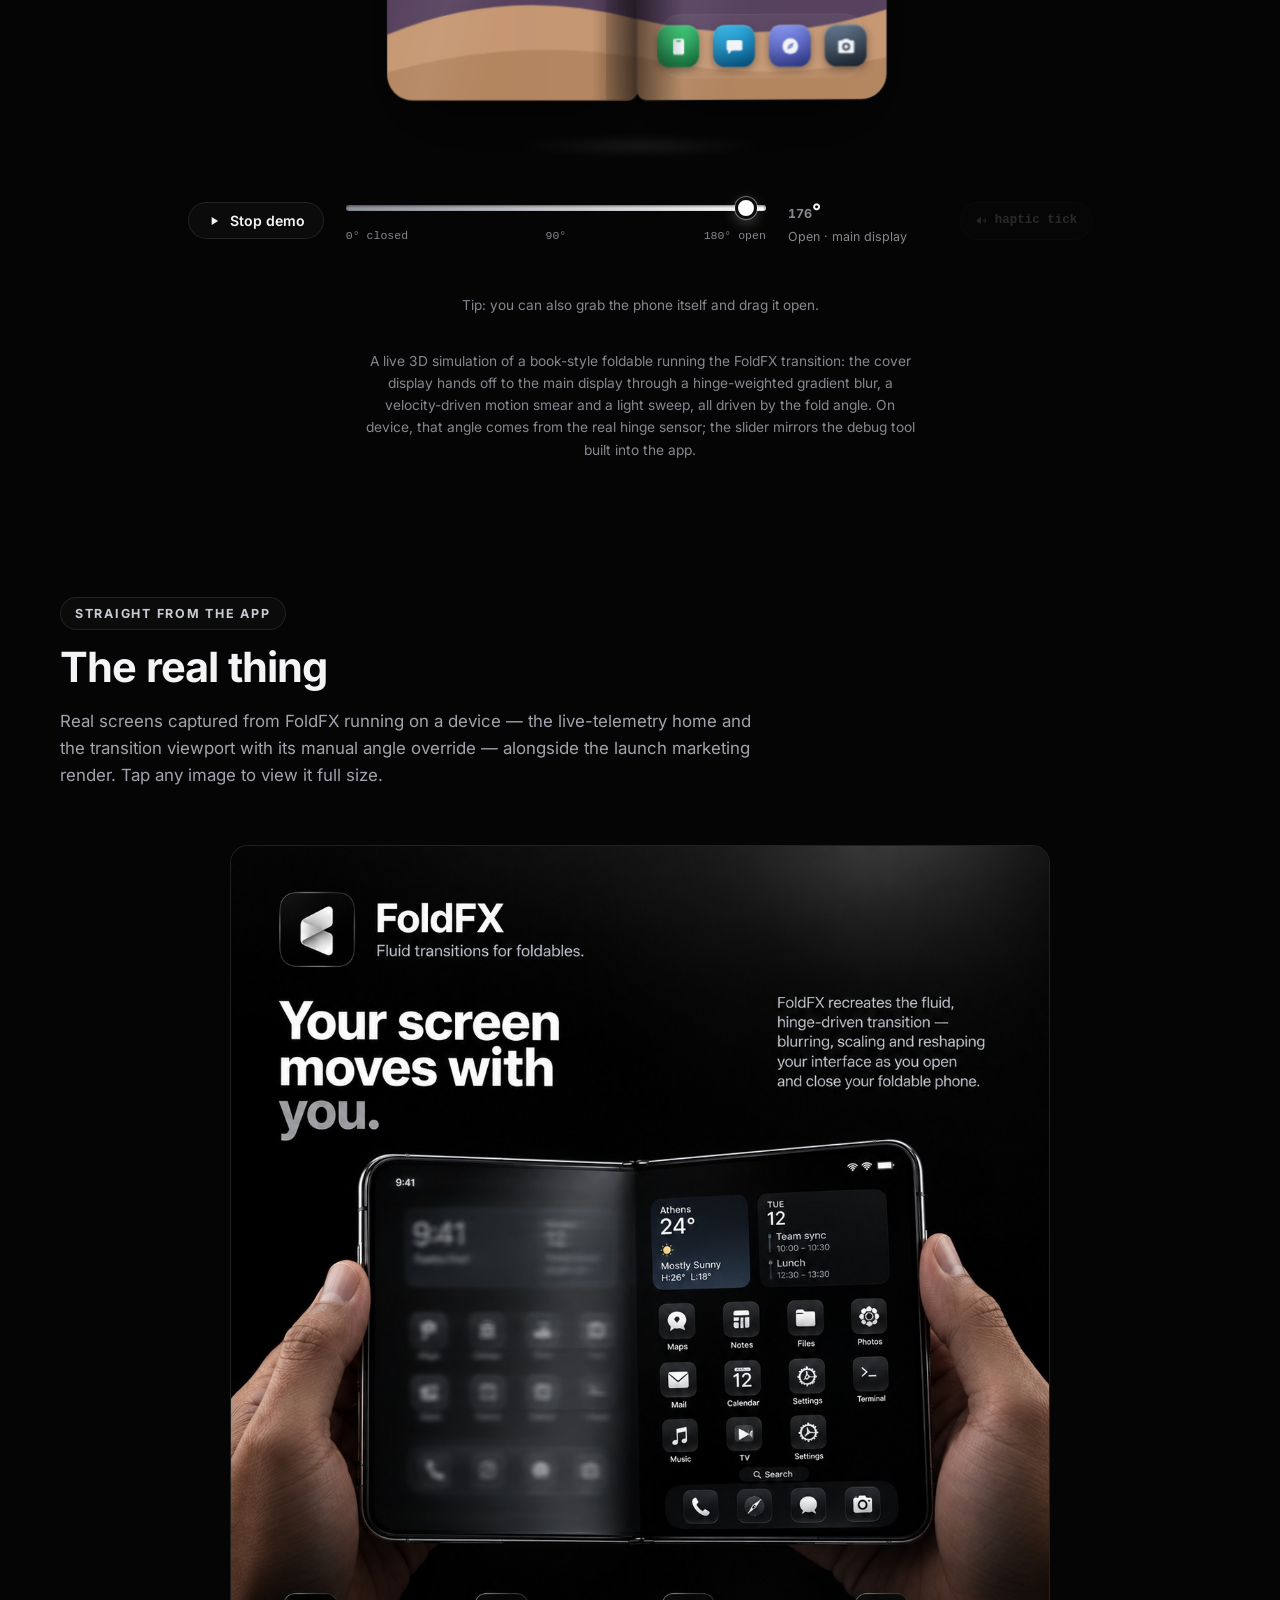
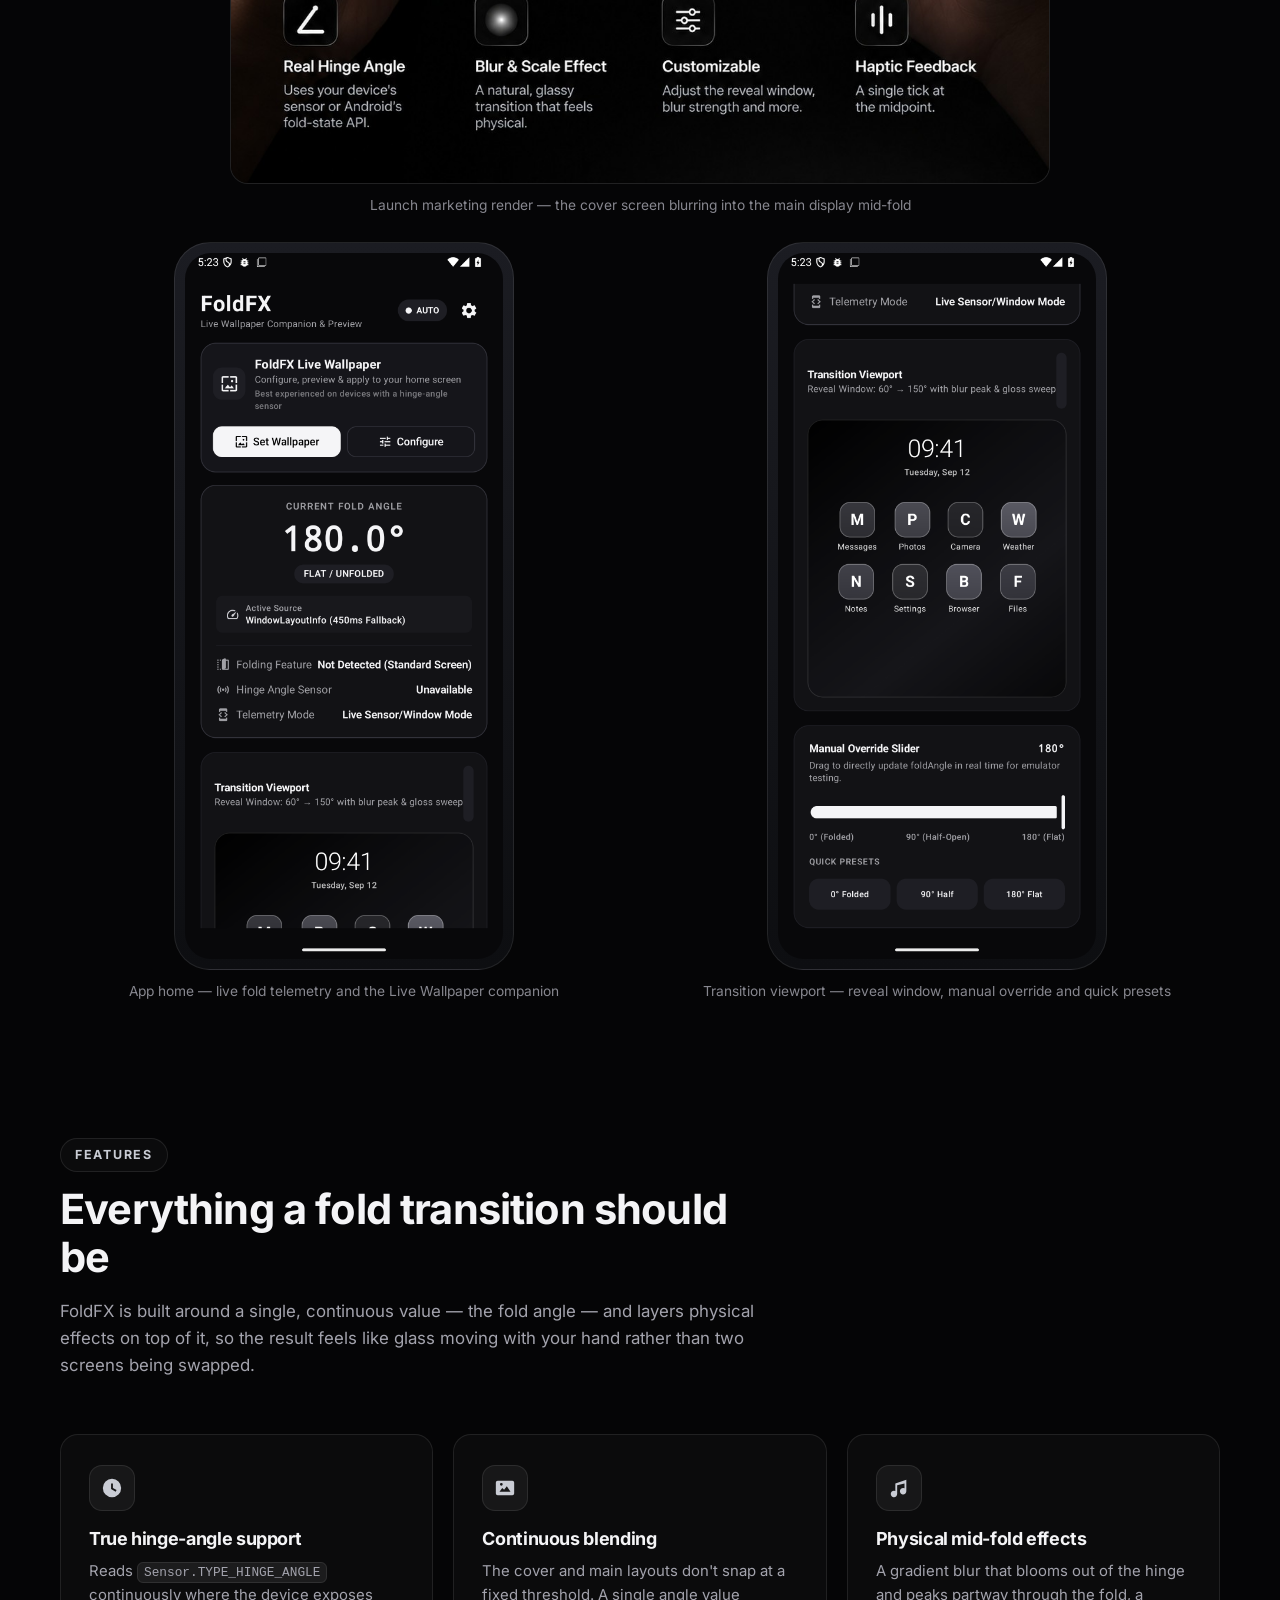
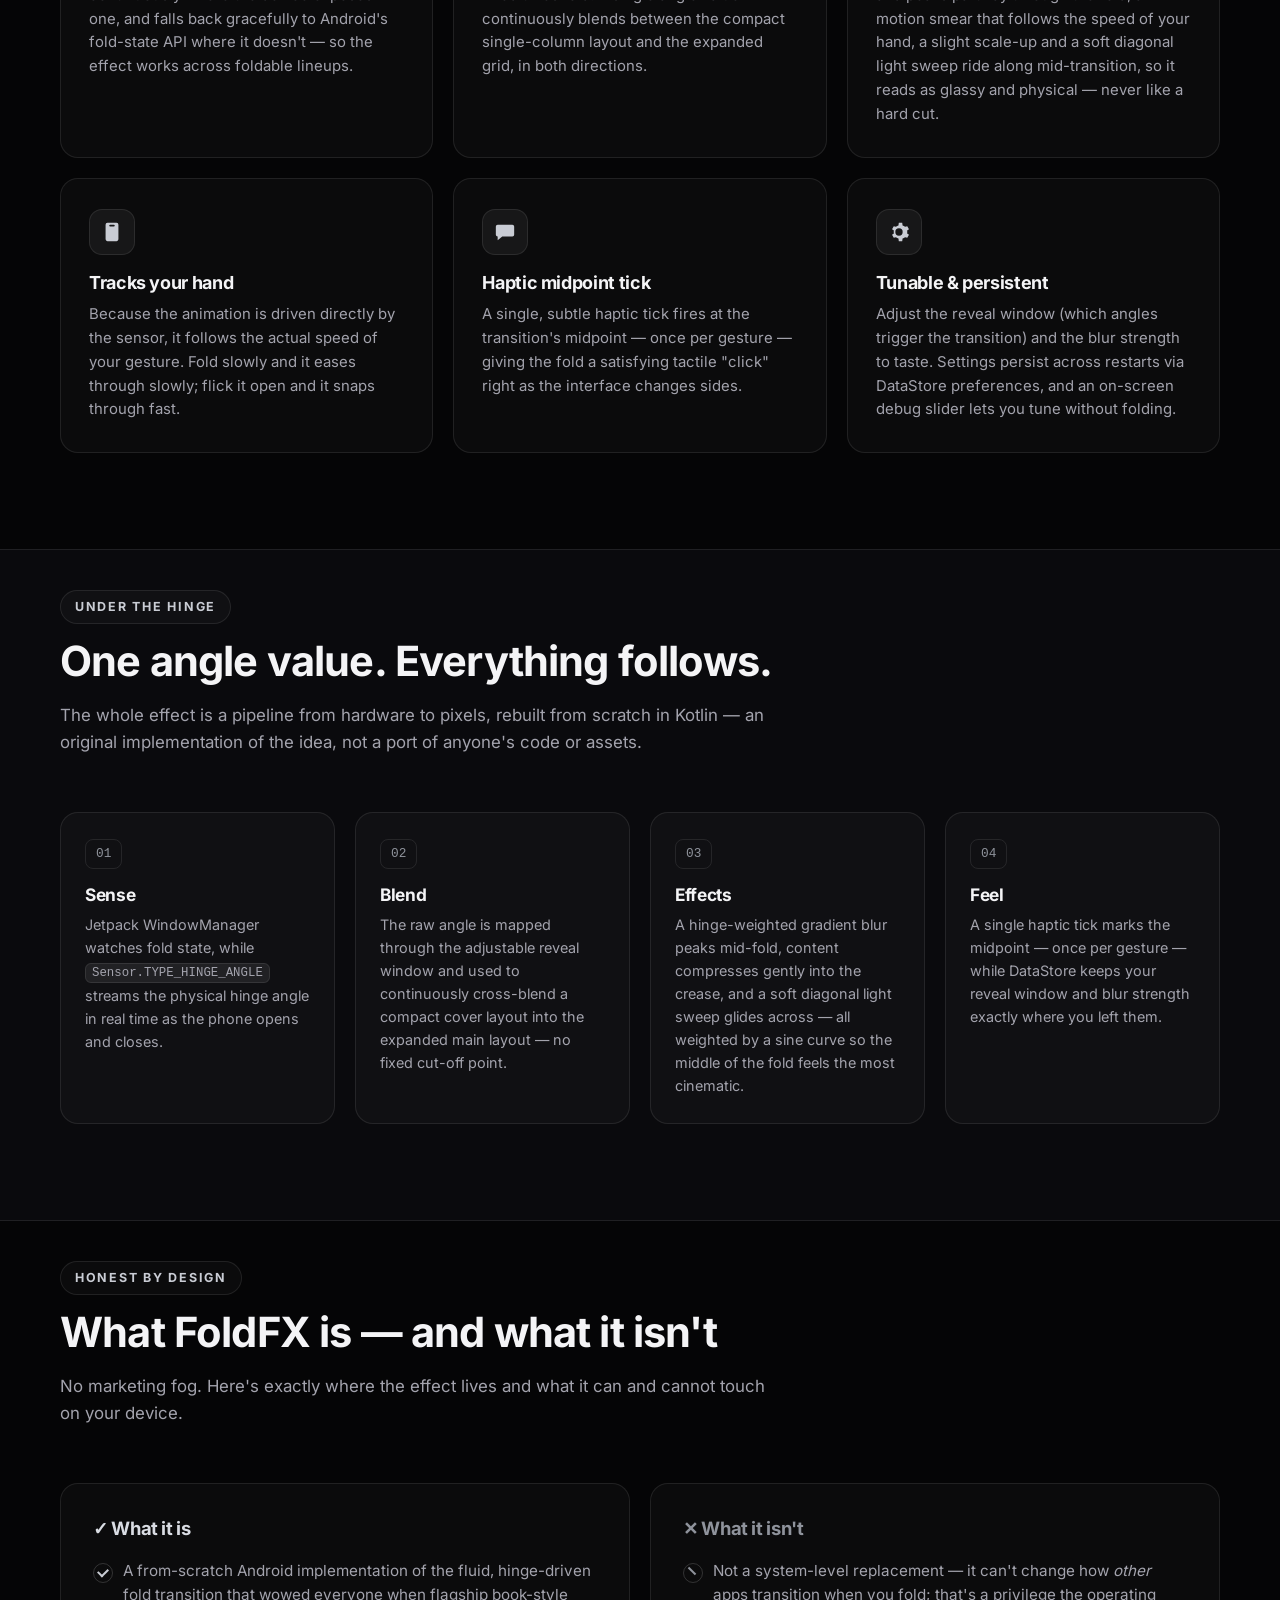
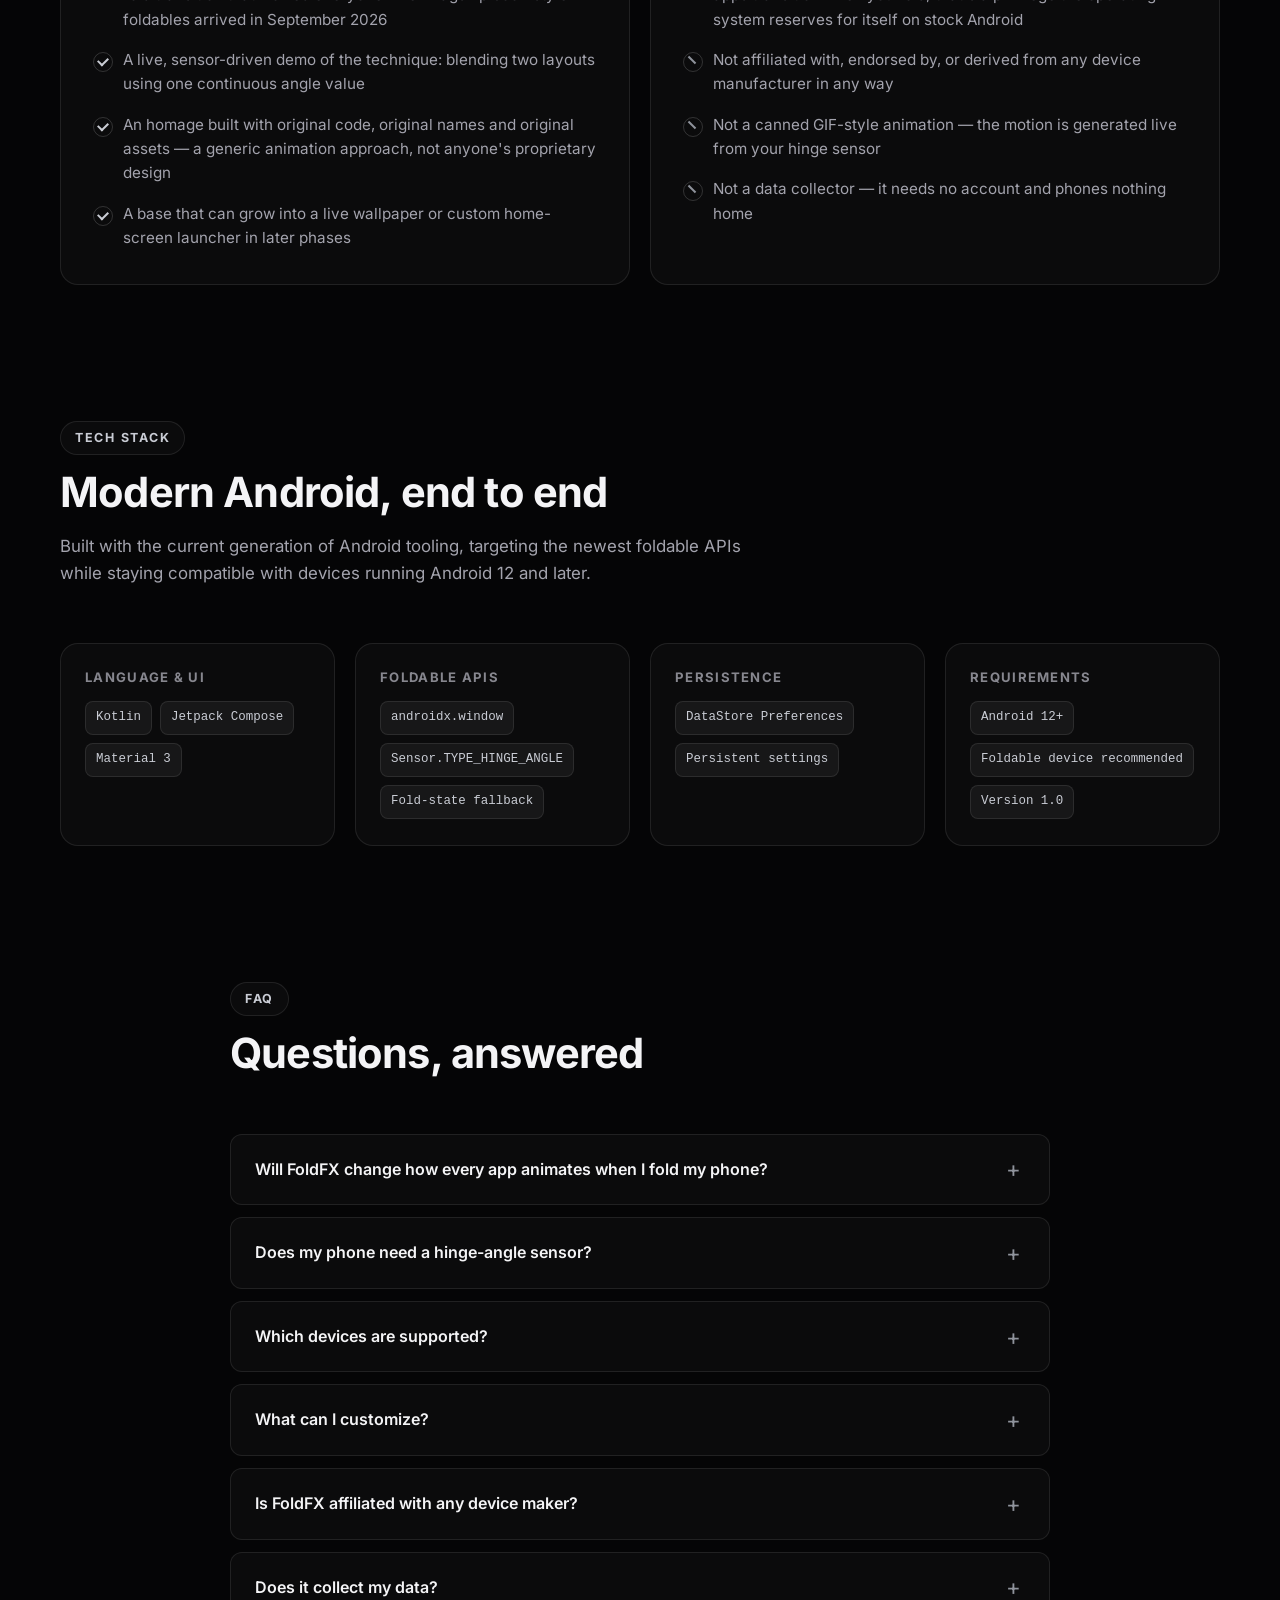
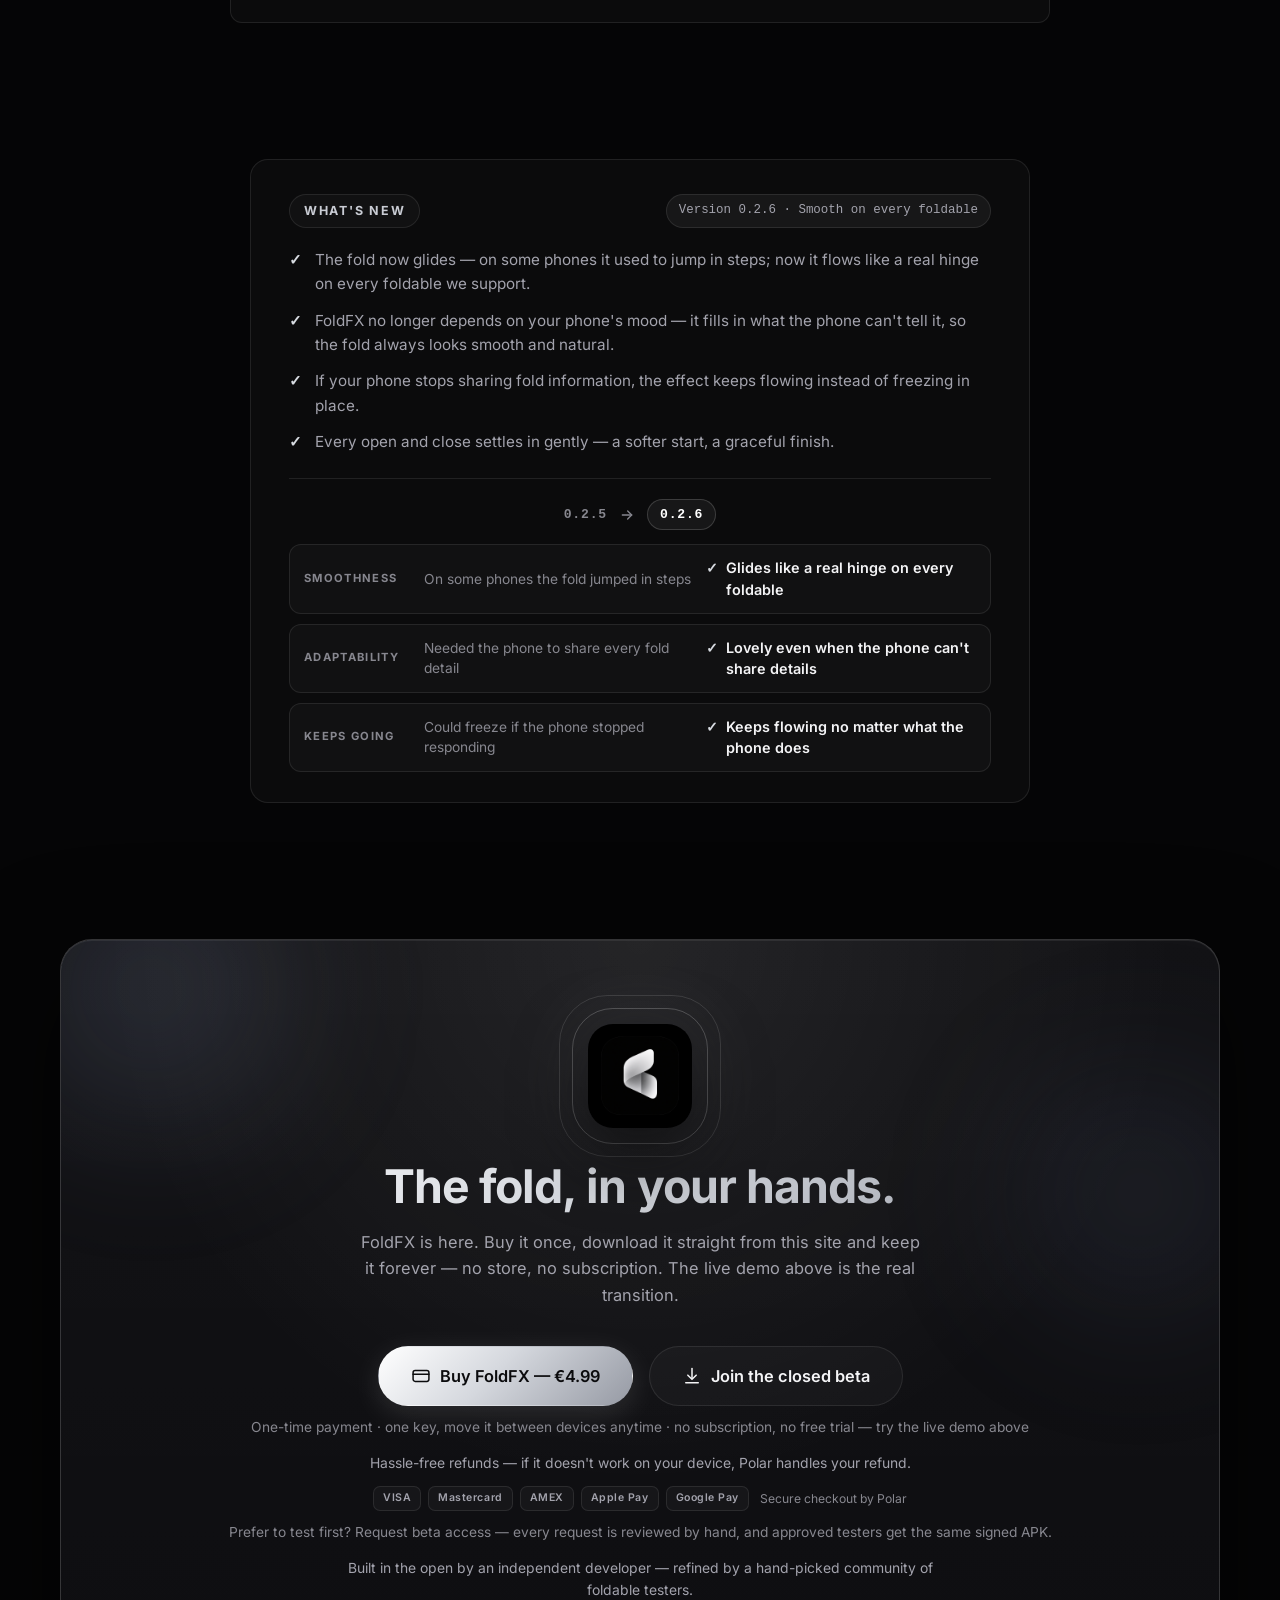
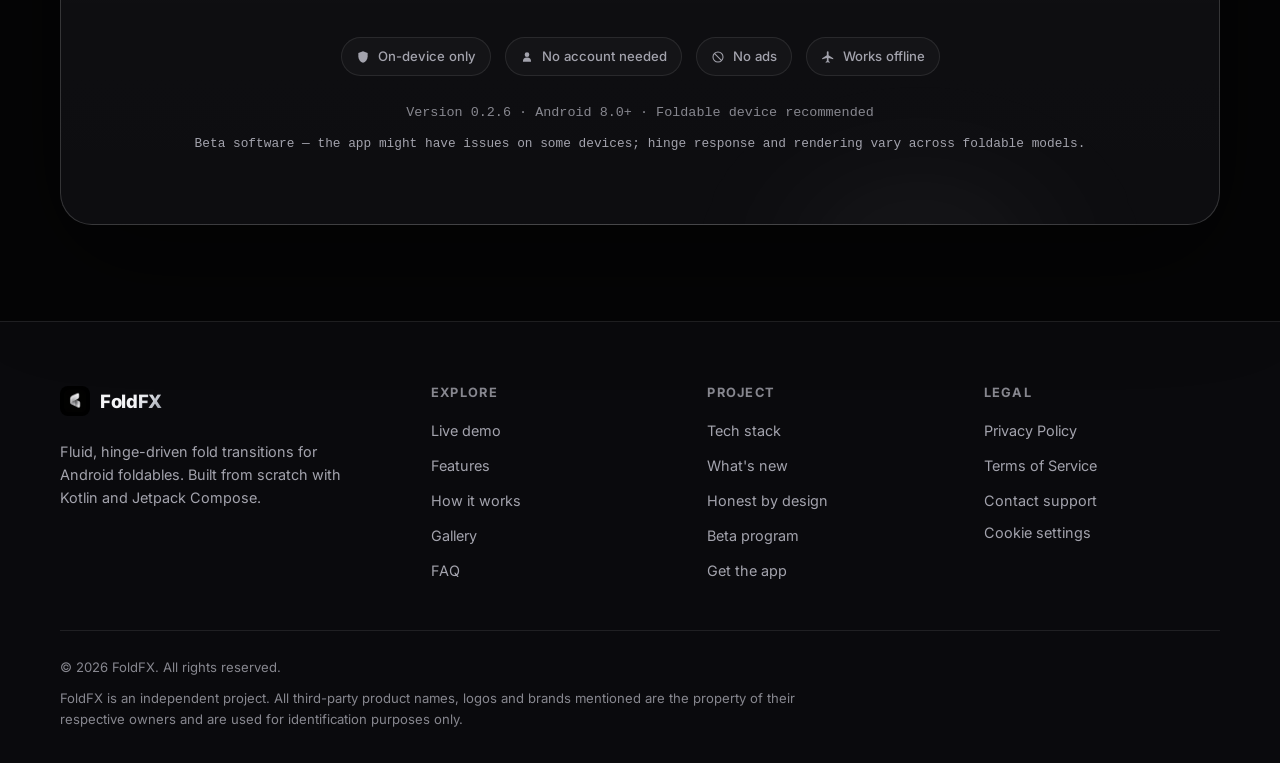
==== commit a19087b7: "Improve buy section: copy, trust signals, contrast and embedded checkout 1. License copy now matches" ====
--- a/index.html
+++ b/index.html
@@ -6,7 +6,7 @@
   <!-- Security: strict CSP. Scripts only from this site (+GA4/giscus when
        consented); connections only to the services this site actually uses;
        no objects, no framing, no form hijacking. -->
-  <meta http-equiv="Content-Security-Policy" content="default-src 'self'; script-src 'self' https://www.googletagmanager.com https://giscus.app; style-src 'self' 'unsafe-inline'; img-src 'self' data:; font-src 'self'; connect-src 'self' https://formsubmit.co https://abacus.jasoncameron.dev https://api.polar.sh https://www.google-analytics.com https://region1.google-analytics.com https://region2.google-analytics.com; frame-src https://giscus.app; object-src 'none'; base-uri 'self'; form-action 'self' https://formsubmit.co https://buy.polar.sh">
+  <meta http-equiv="Content-Security-Policy" content="default-src 'self'; script-src 'self' https://www.googletagmanager.com https://giscus.app https://cdn.jsdelivr.net; style-src 'self' 'unsafe-inline'; img-src 'self' data:; font-src 'self'; connect-src 'self' https://formsubmit.co https://abacus.jasoncameron.dev https://api.polar.sh https://www.google-analytics.com https://region1.google-analytics.com https://region2.google-analytics.com; frame-src https://giscus.app https://buy.polar.sh https://polar.sh; object-src 'none'; base-uri 'self'; form-action 'self' https://formsubmit.co https://buy.polar.sh">
   <!-- Privacy: cross-origin requests reveal only the site origin, never the
        full page URL. -->
   <meta name="referrer" content="strict-origin-when-cross-origin">
@@ -479,7 +479,7 @@
             <h2 class="grad-text" data-i18n="get.h2">The fold, in your hands.</h2>
             <p class="get-sub" data-i18n="get.p">FoldFX is here. Buy it once, download it straight from this site and keep it forever — no store, no subscription. The live demo above is the real transition.</p>
             <div class="get-actions">
-              <a class="btn btn-primary btn-lg" href="https://buy.polar.sh/polar_cl_dkIh9Yh0EHWFHySRn7WnlerIILo9usMcF6Ubq0ctrPz" rel="noopener noreferrer" data-analytics="get-buy" data-i18n-attr="title:get.buy.title">
+              <a class="btn btn-primary btn-lg" href="https://buy.polar.sh/polar_cl_dkIh9Yh0EHWFHySRn7WnlerIILo9usMcF6Ubq0ctrPz" rel="noopener noreferrer" data-analytics="get-buy" data-polar-checkout data-polar-checkout-theme="dark" data-i18n-attr="title:get.buy.title">
                 <svg viewBox="0 0 24 24" width="20" height="20" fill="none" stroke="currentColor" stroke-width="1.8" stroke-linecap="round" stroke-linejoin="round" aria-hidden="true"><rect x="2.5" y="5.5" width="19" height="13" rx="2.5"/><path d="M2.5 10h19"/></svg>
                 <span data-i18n="get.buy">Buy FoldFX — €4.99</span>
               </a>
@@ -488,8 +488,20 @@
                 <span data-i18n="get.beta">Join the closed beta</span>
               </a>
             </div>
-            <p class="get-beta-sub" data-i18n="get.buy.sub">One-time payment · one key = one device · no subscription, no free trial — try the live demo above</p>
+            <p class="get-beta-sub" data-i18n="get.buy.sub">One-time payment · one key, move it between devices anytime · no subscription, no free trial — try the live demo above</p>
+            <p class="get-assure" data-i18n="get.refund">Hassle-free refunds — if it doesn't work on your device, Polar handles your refund.</p>
+            <div class="get-pay">
+              <span class="pay-badge" aria-hidden="true">VISA</span>
+              <span class="pay-badge" aria-hidden="true">Mastercard</span>
+              <span class="pay-badge" aria-hidden="true">AMEX</span>
+              <span class="pay-badge" aria-hidden="true">Apple Pay</span>
+              <span class="pay-badge" aria-hidden="true">Google Pay</span>
+              <span class="get-pay-note" data-i18n="get.pay">Secure checkout by Polar</span>
+            </div>
             <p class="get-beta-sub" data-i18n="get.beta.sub">Prefer to test first? Request beta access — every request is reviewed by hand, and approved testers get the same signed APK.</p>
+            <!-- Social proof: honest default. Swap in a real tester quote or
+                 user count here once available (e.g. "Trusted by N foldable owners"). -->
+            <p class="get-proof" data-i18n="get.proof">Built in the open by an independent developer — refined by a hand-picked community of foldable testers.</p>
             <ul class="trust-row" aria-label="Why you can trust FoldFX" data-i18n-attr="aria-label:trust.label">
               <li><svg viewBox="0 0 24 24" aria-hidden="true"><path d="M12 2 4 5v6c0 5 3.4 9.4 8 11 4.6-1.6 8-6 8-11V5l-8-3z"/></svg><span data-i18n="trust.1">On-device only</span></li>
               <li><svg viewBox="0 0 24 24" aria-hidden="true"><path d="M12 12a4 4 0 1 0-4-4 4 4 0 0 0 4 4zm-7 8a7 7 0 0 1 14 0z"/></svg><span data-i18n="trust.2">No account needed</span></li>
@@ -559,6 +571,13 @@
 
   <script src="js/i18n/languages.js"></script>
   <script src="js/i18n/i18n.js"></script>
+  <!-- Polar embedded checkout: opens the buy link as an in-page overlay.
+       Falls back to a normal redirect to buy.polar.sh if this script fails. -->
+  <script defer data-auto-init src="https://cdn.jsdelivr.net/npm/@polar-sh/checkout@latest/dist/embed.global.js"></script>
+  <!-- Safety net: if Polar rejects the embed (site origin not yet allow-listed
+       in the Polar dashboard), open the hosted checkout instead of leaving the
+       visitor stuck on a blank overlay. -->
+  <script src="js/buy-fallback.js" defer></script>
   <script src="js/main.js"></script>
   <script src="js/config.js"></script>
   <script src="js/consent.js"></script>
--- a/css/style.css
+++ b/css/style.css
@@ -20,7 +20,7 @@
   --border-strong: rgba(255, 255, 255, 0.16);
   --text: #f4f4f6;
   --muted: #a3a3ad;
-  --faint: #6e6e78;
+  --faint: #87878f;
   --silver-1: #ffffff;
   --silver-2: #c9ccd4;
   --silver-3: #8f939c;
@@ -1524,6 +1524,23 @@
 /* Index — closed-beta CTA inside the get panel */
 .get-beta-sub { margin-top: 10px; color: var(--faint); font-size: 0.86rem; text-align: center; }
 
+/* buy-section assurance, payment badges and social proof */
+.get-assure { margin-top: 14px; color: var(--muted); font-size: 0.87rem; text-align: center; }
+.get-pay { margin-top: 12px; display: flex; gap: 7px; justify-content: center; align-items: center; flex-wrap: wrap; }
+.pay-badge {
+  border: 1px solid var(--border);
+  border-radius: 7px;
+  padding: 3px 9px;
+  font-size: 0.66rem;
+  font-weight: 600;
+  letter-spacing: 0.05em;
+  color: var(--muted);
+  background: rgba(255, 255, 255, 0.03);
+  white-space: nowrap;
+}
+.get-pay-note { margin-left: 4px; color: var(--faint); font-size: 0.76rem; }
+.get-proof { margin-top: 14px; color: var(--muted); font-size: 0.87rem; text-align: center; max-width: 620px; margin-left: auto; margin-right: auto; }
+
 /* ==========================================================================
    Cookie consent banner (js/consent.js) — bottom card, RTL-safe
    ========================================================================== */
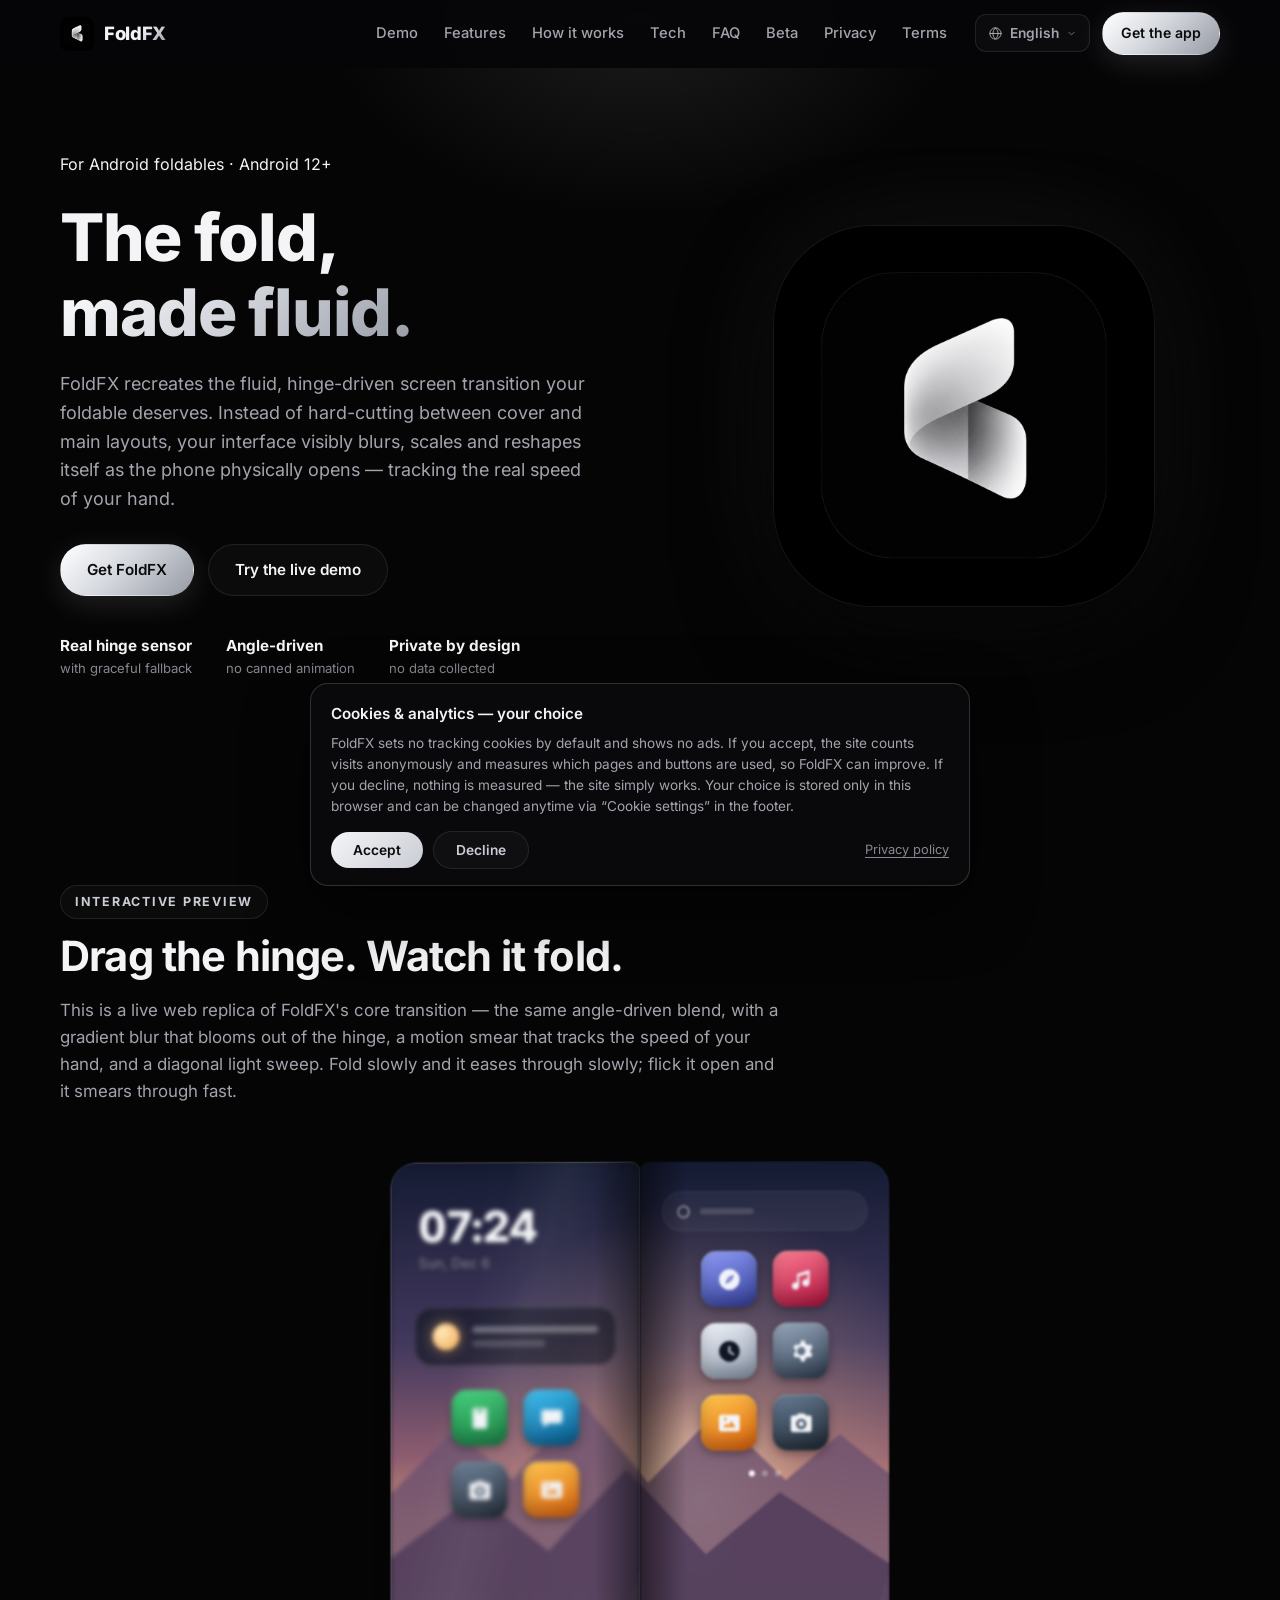
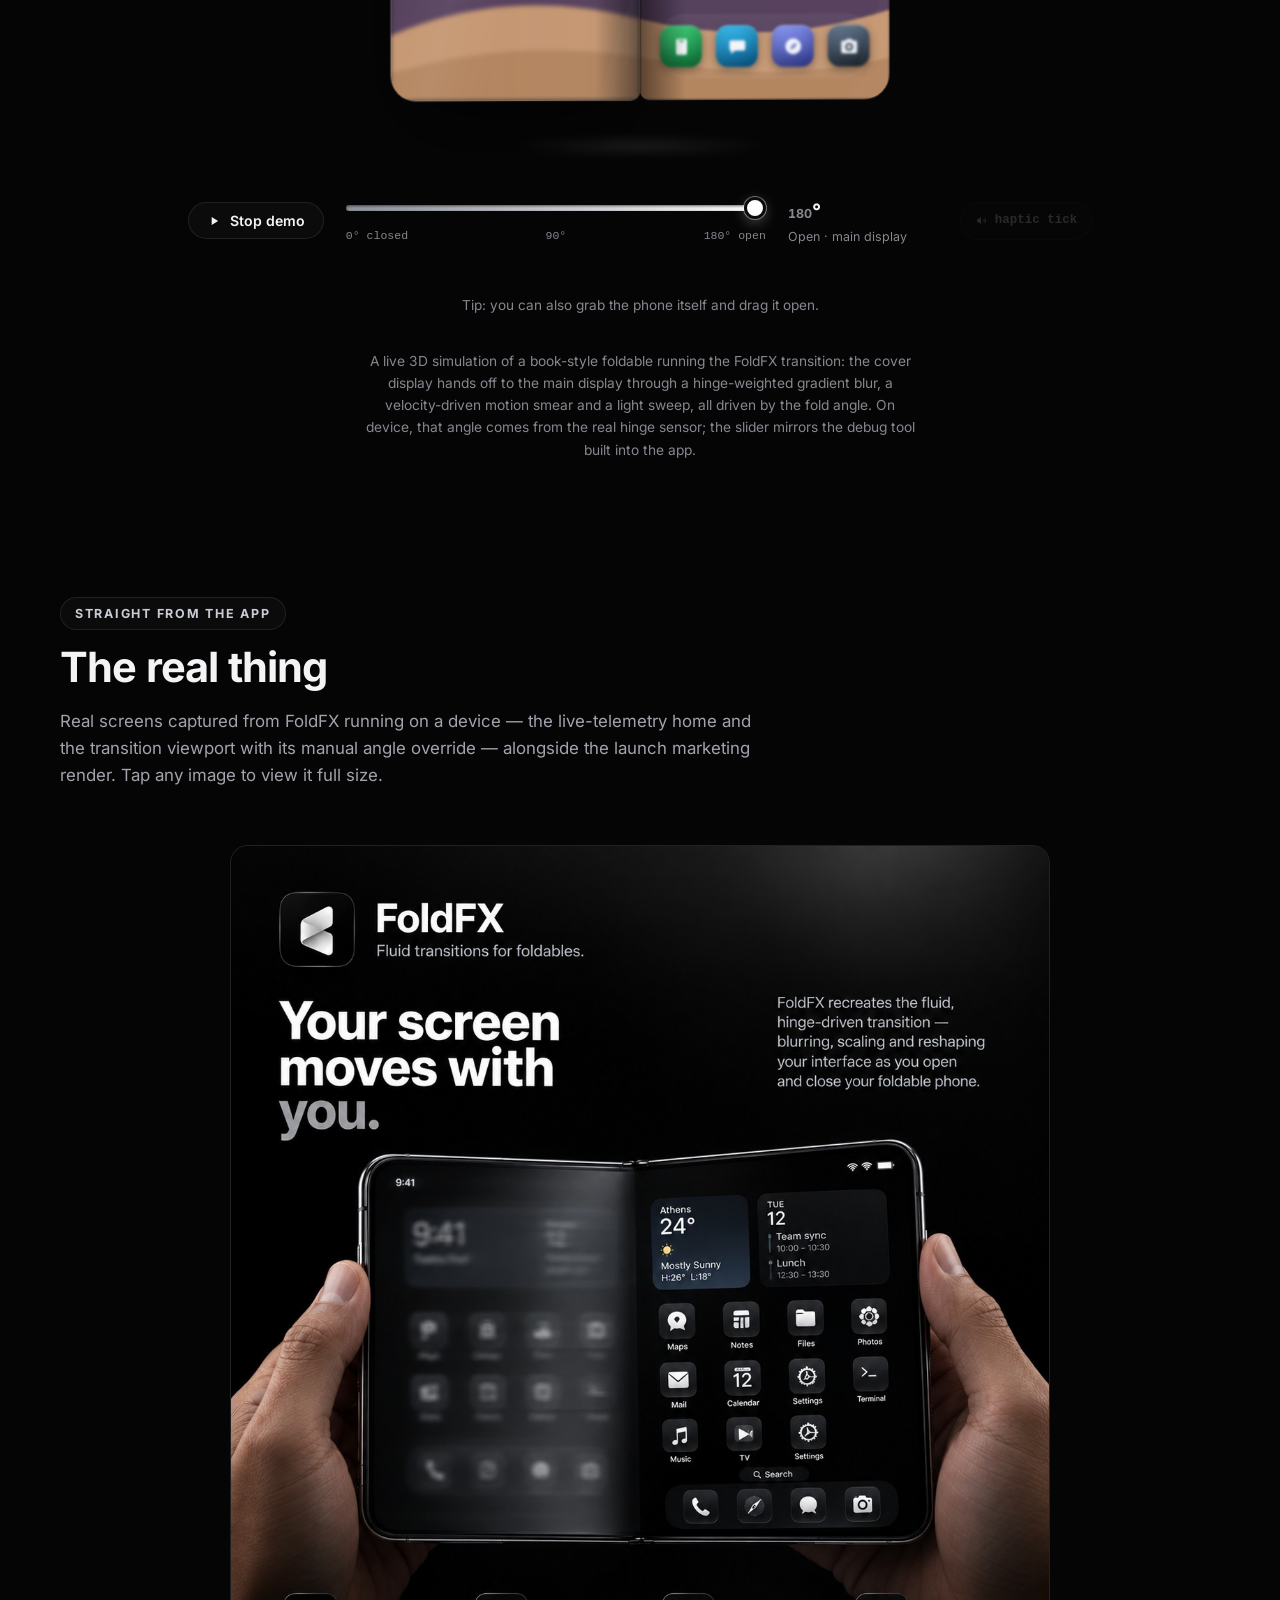
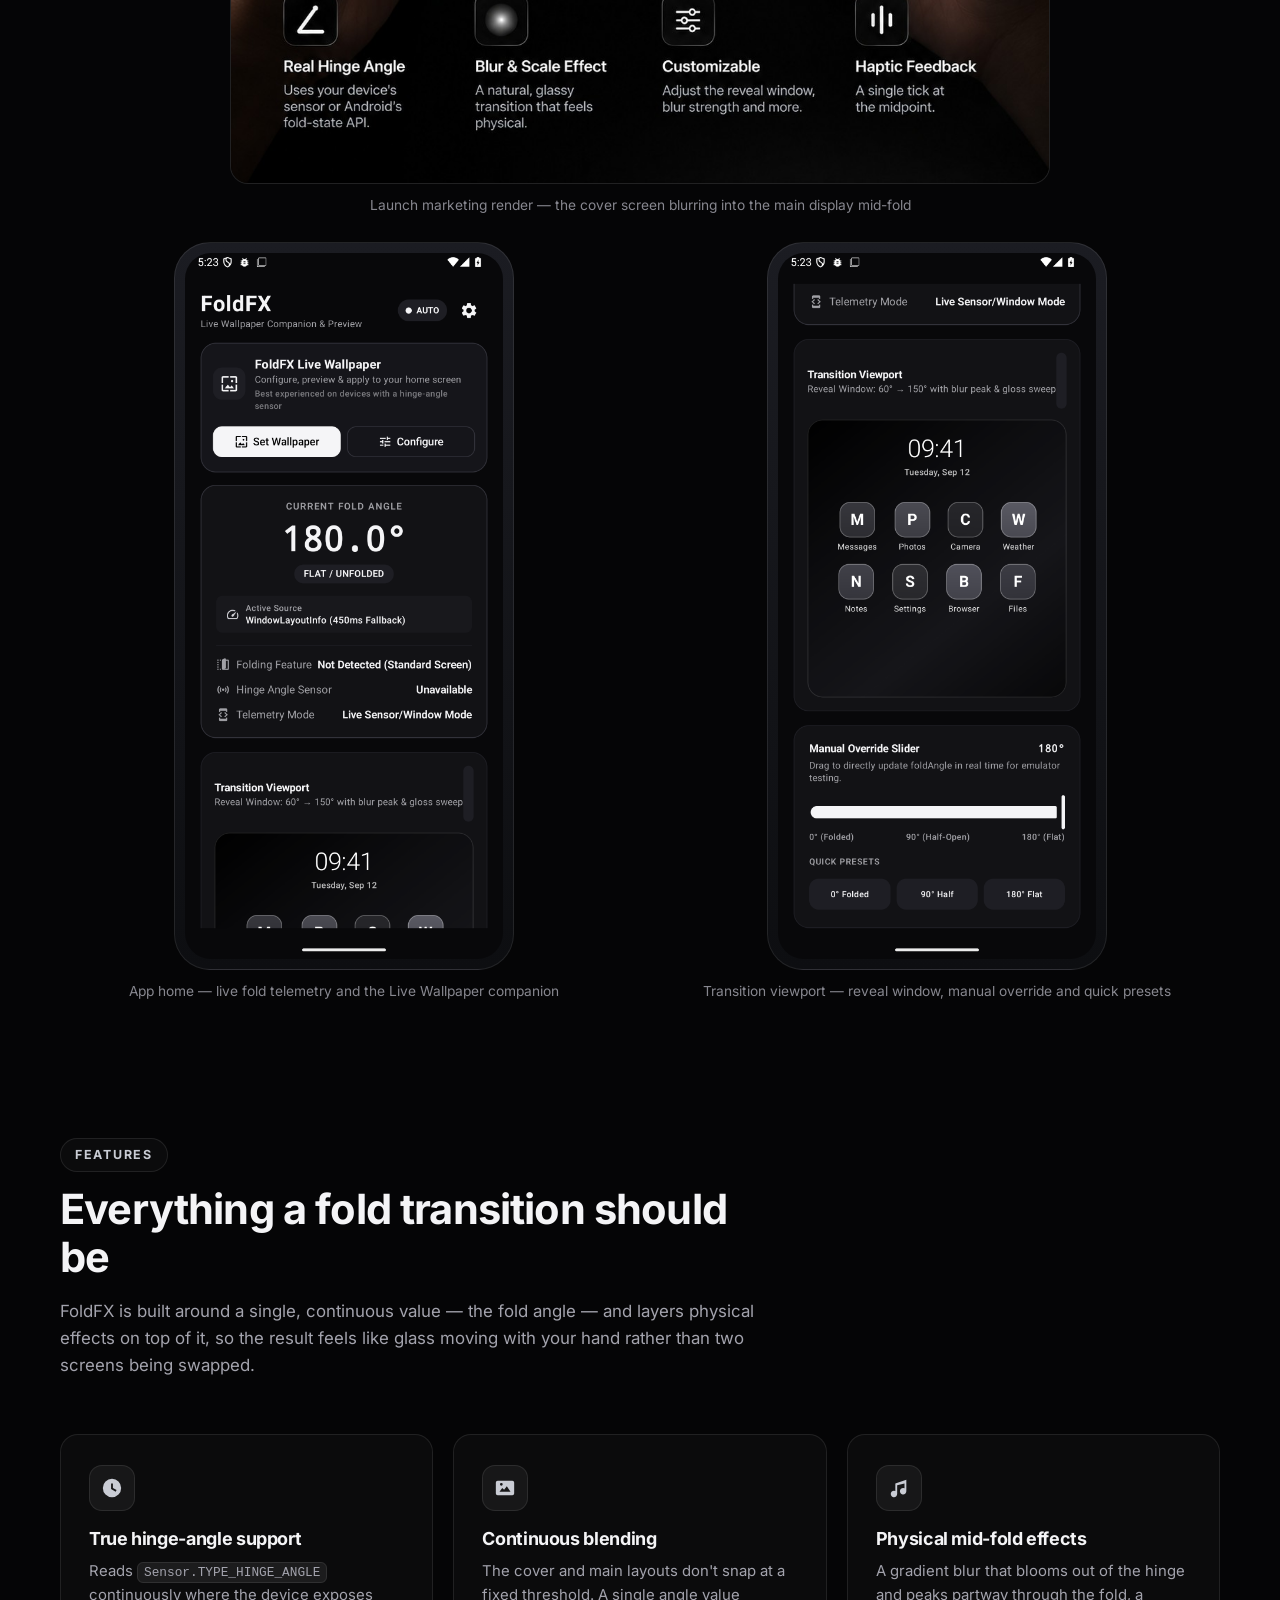
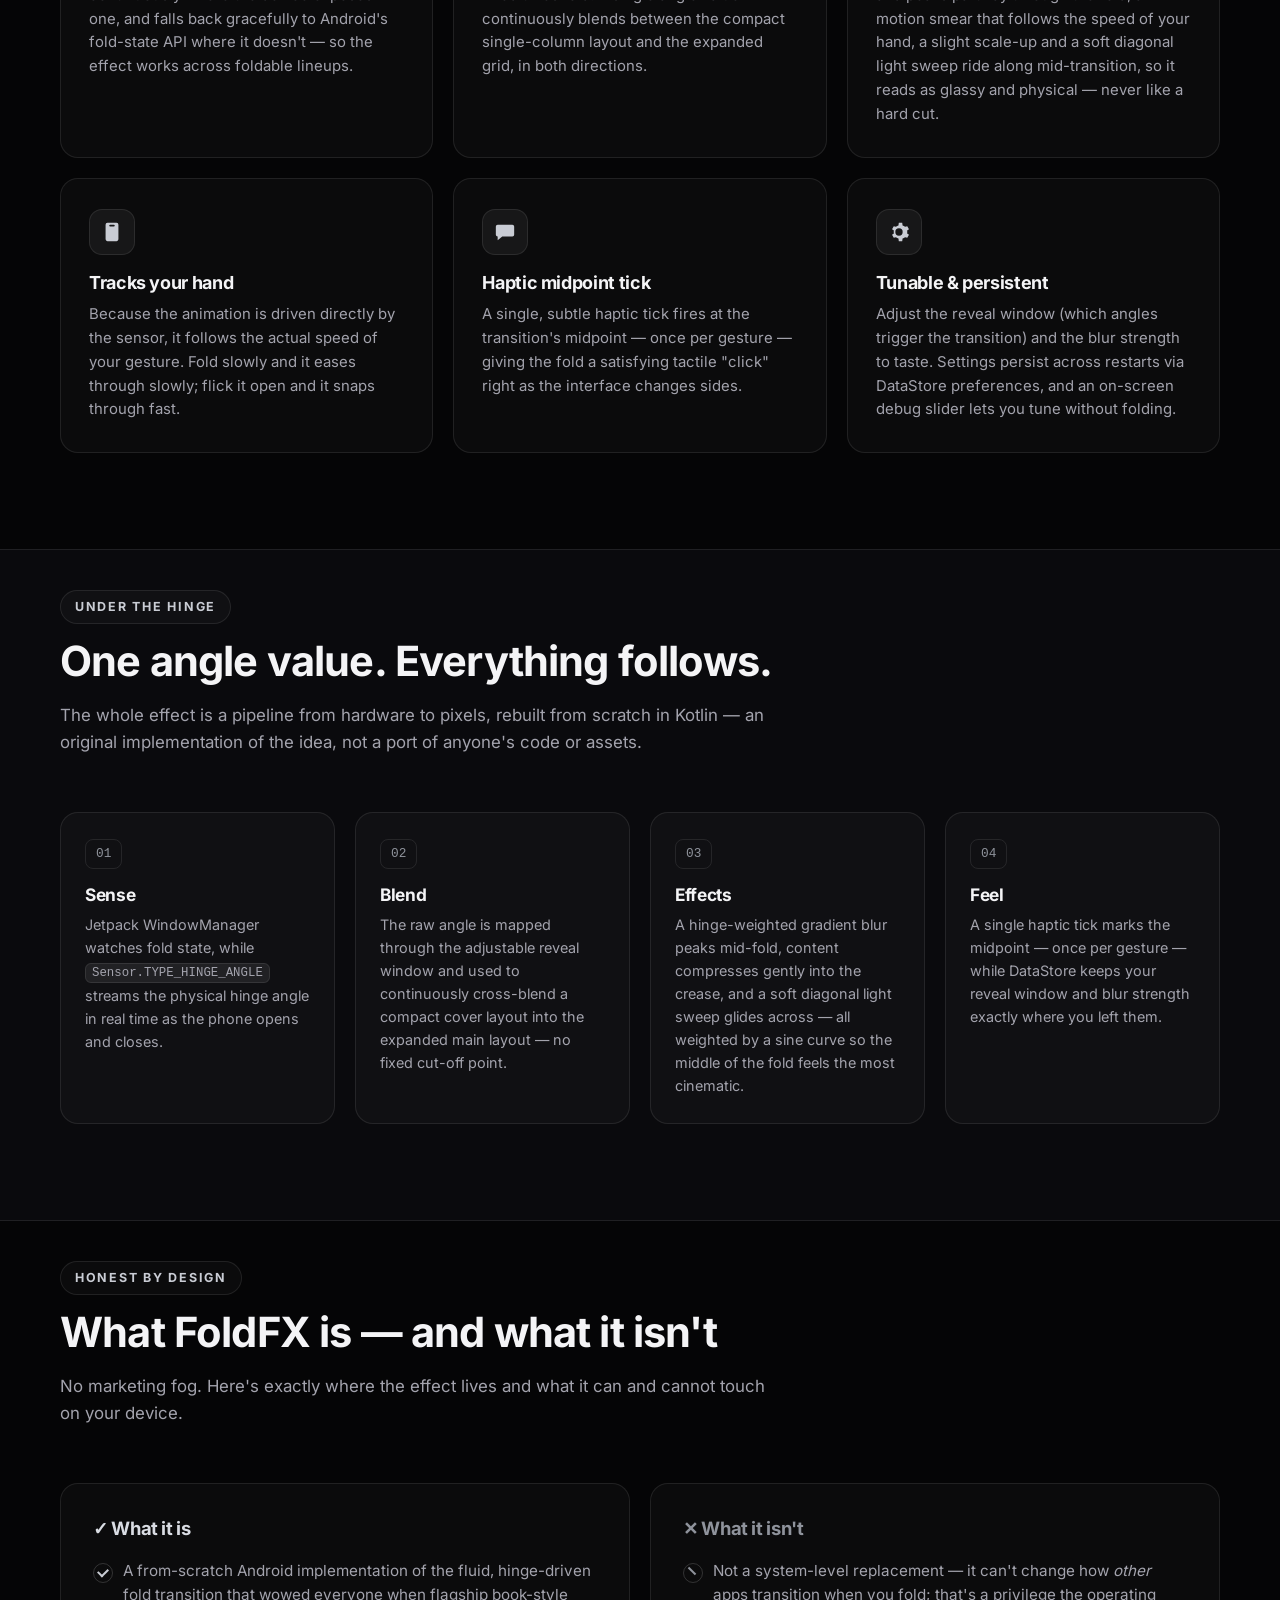
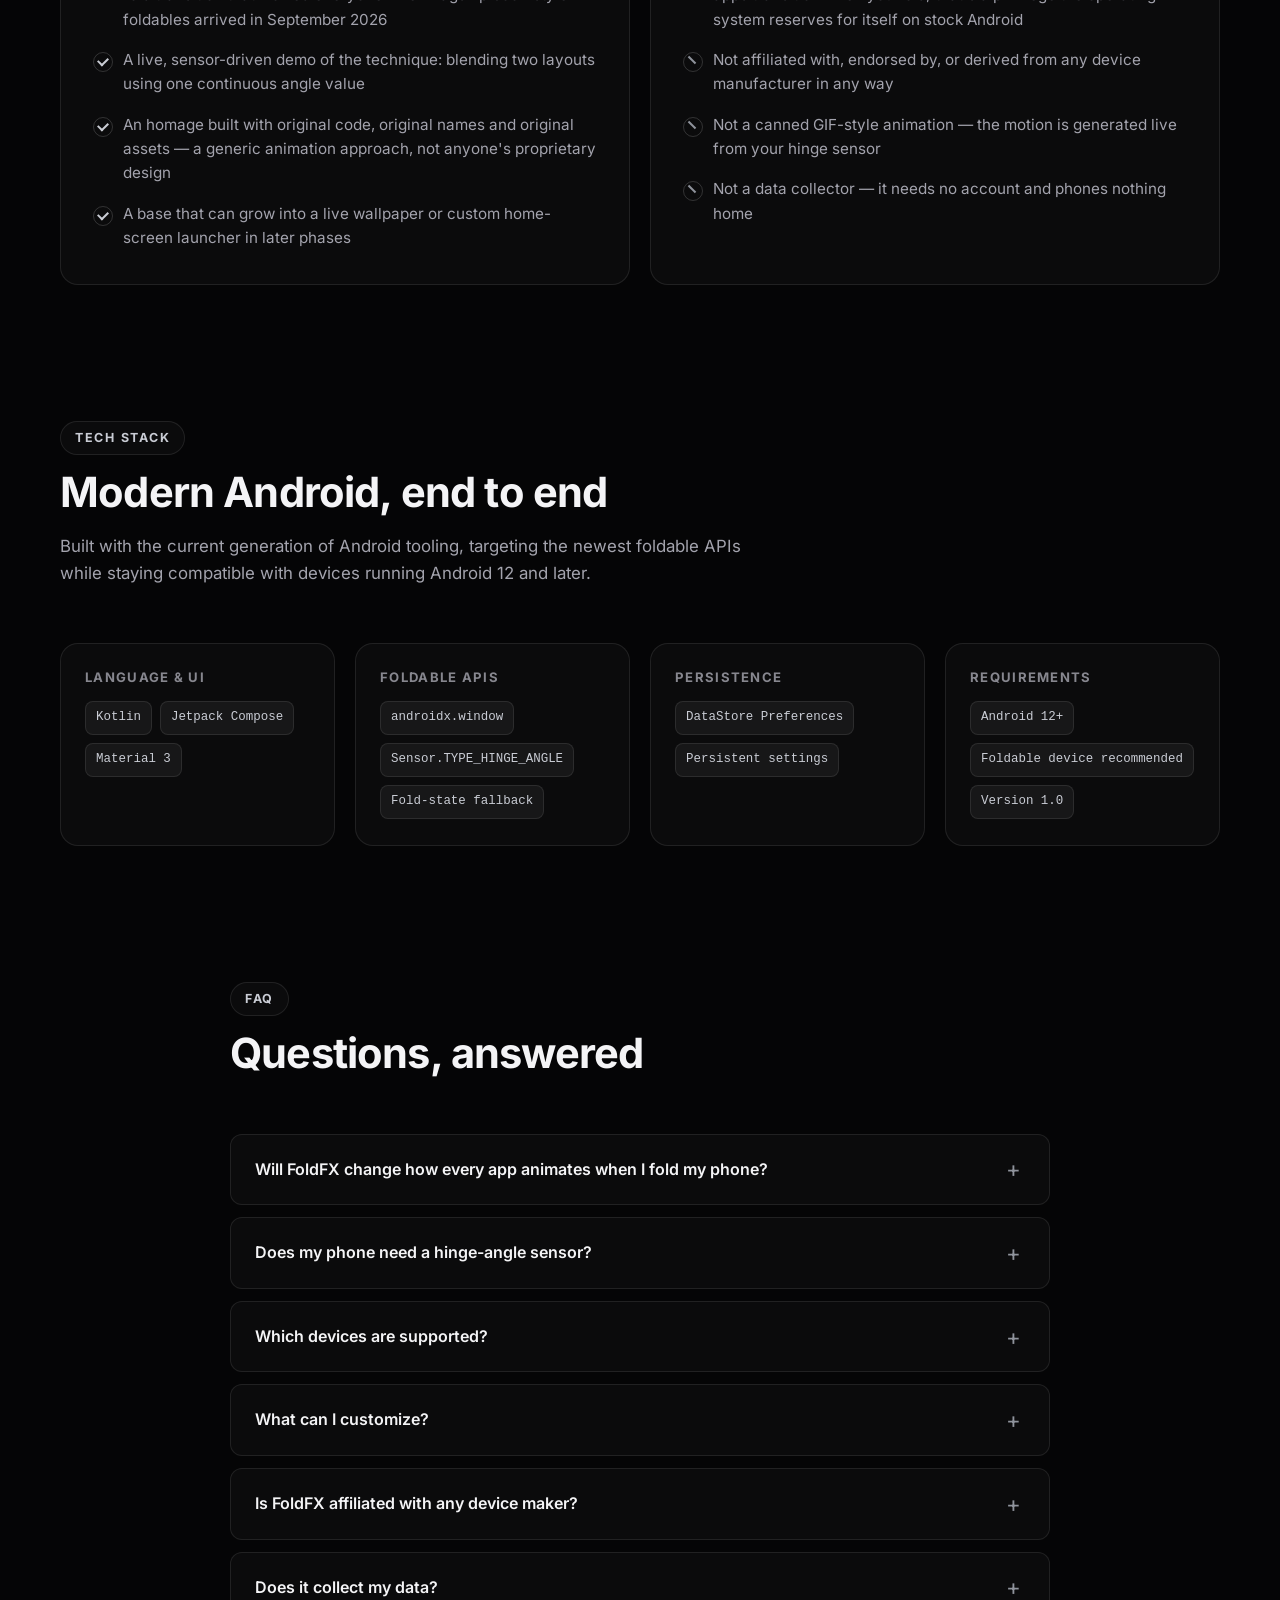
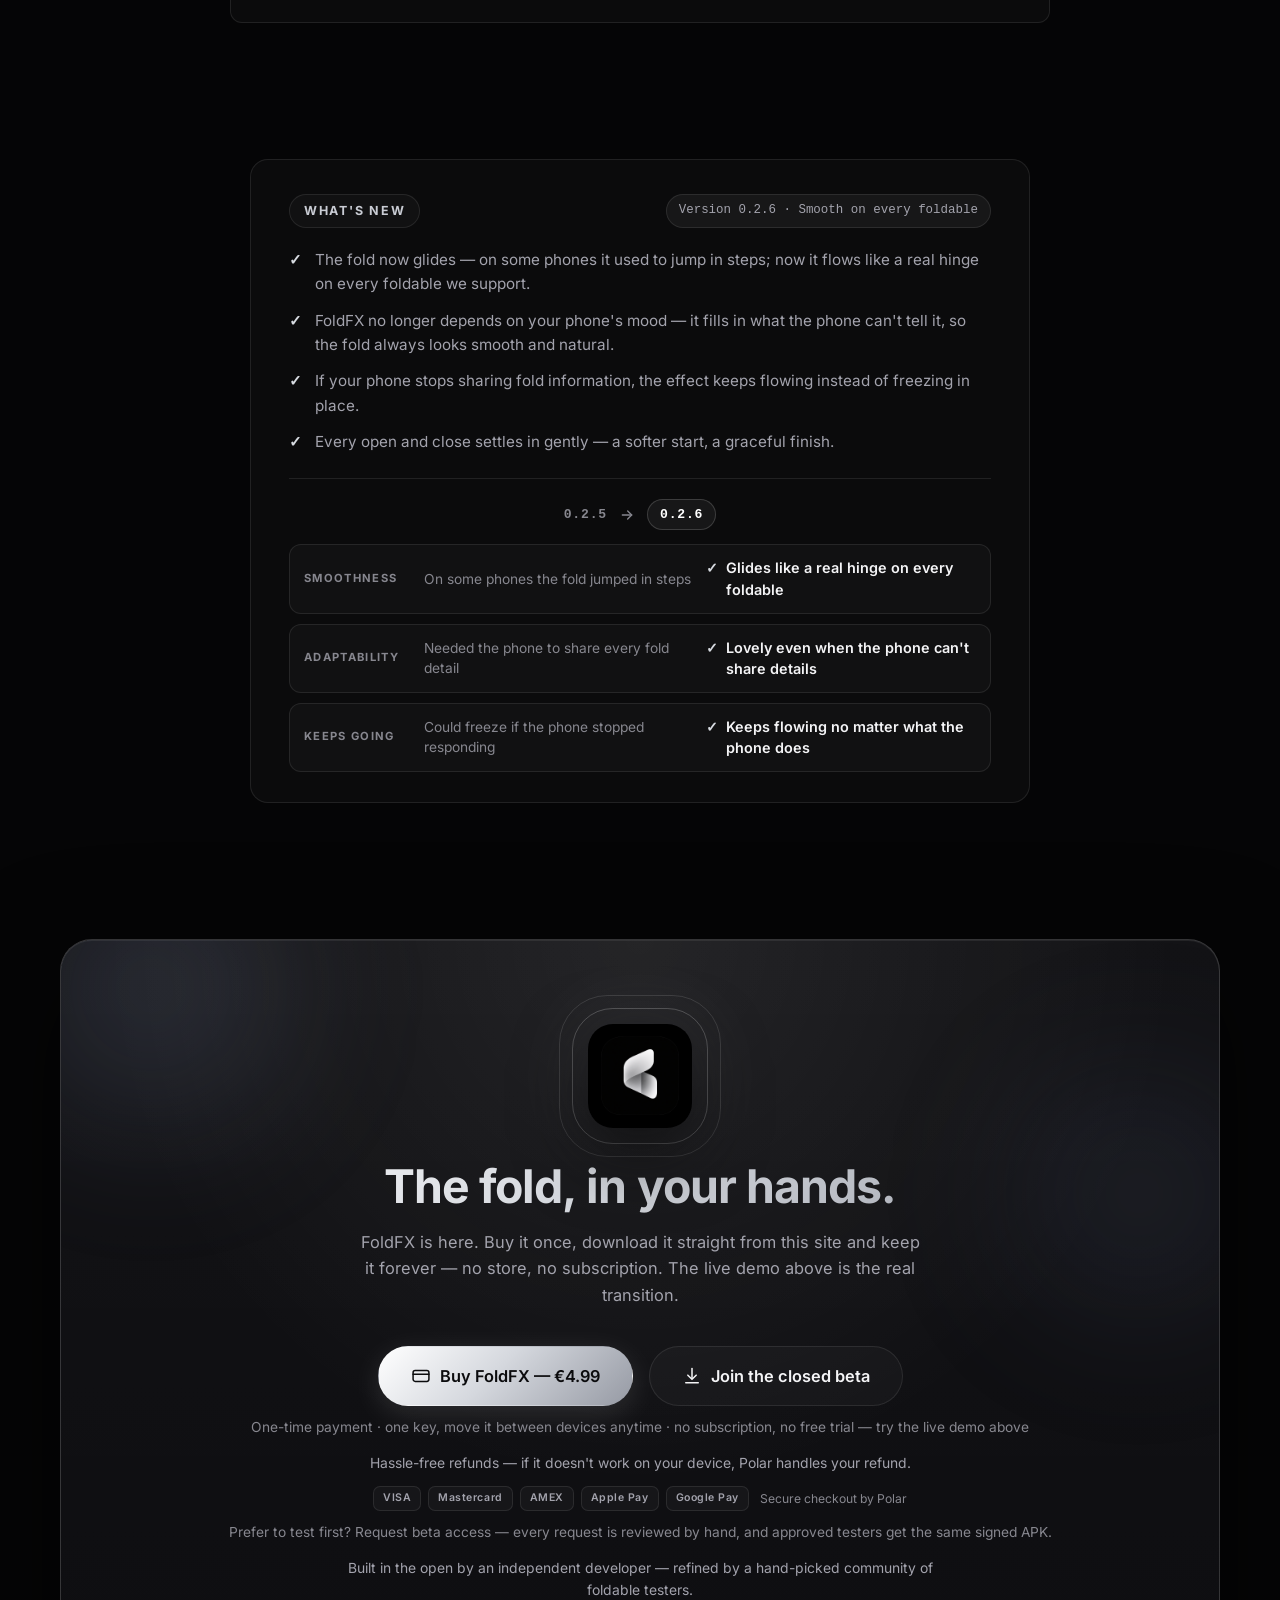
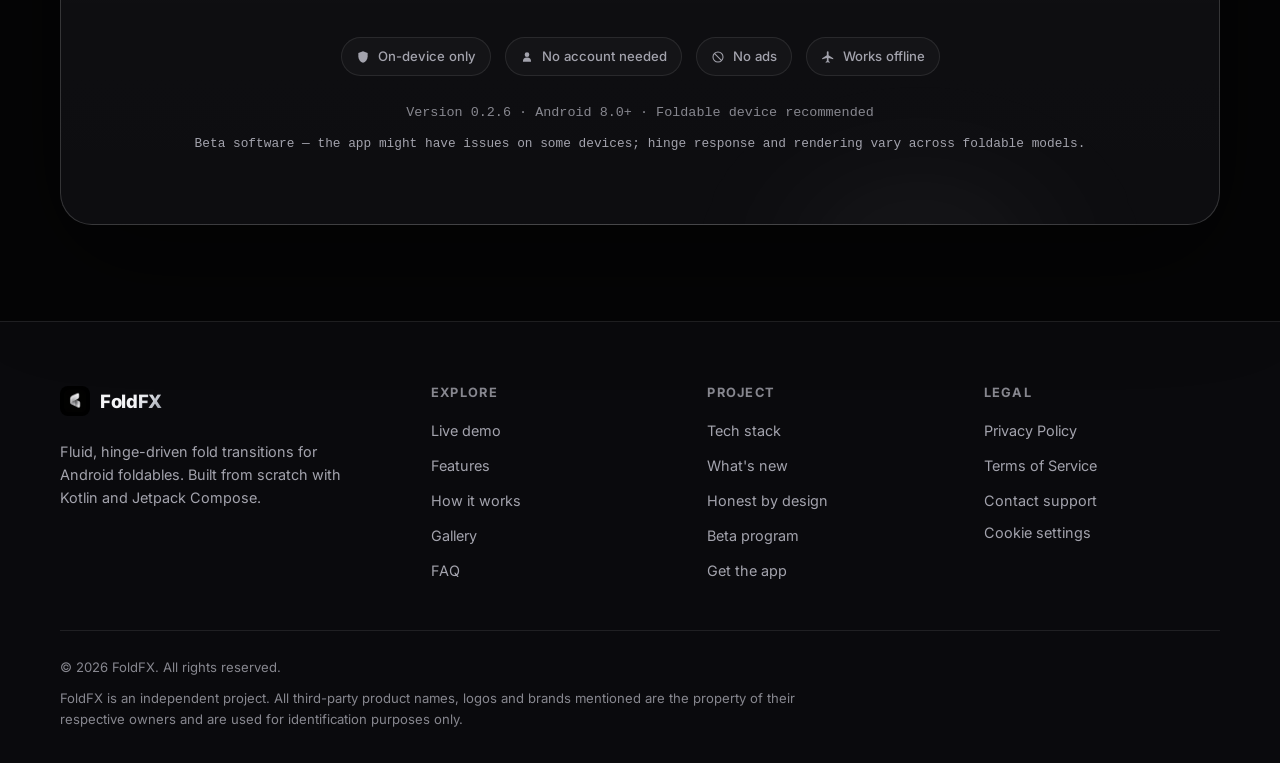
==== commit db41fc2b: "Fix Polar embed rejection handling + document Embed Hosts allowlist step The 'Framing https://polar." ====
--- a/index.html
+++ b/index.html
@@ -572,10 +572,17 @@
   <script src="js/i18n/languages.js"></script>
   <script src="js/i18n/i18n.js"></script>
   <!-- Polar embedded checkout: opens the buy link as an in-page overlay.
-       Falls back to a normal redirect to buy.polar.sh if this script fails. -->
+       Falls back to a normal redirect to buy.polar.sh if this script fails.
+
+       REQUIRES one dashboard step, or Polar rejects the embed (the iframe is
+       bounced to polar.sh, which forbids framing — the "Framing 'https://
+       polar.sh/' violates frame-ancestors" console message):
+         polar.sh → Dashboard → Settings → Preferences → Embedding
+         → add https://roodynorman21.github.io (applies as soon as saved). -->
   <script defer data-auto-init src="https://cdn.jsdelivr.net/npm/@polar-sh/checkout@latest/dist/embed.global.js"></script>
-  <!-- Safety net: if Polar rejects the embed (site origin not yet allow-listed
-       in the Polar dashboard), open the hosted checkout instead of leaving the
+  <!-- Safety net: if Polar rejects the embed (origin not yet on the
+       Settings → Preferences → Embedding list), tear the dead overlay down
+       within ~1.5s and open the hosted checkout instead of leaving the
        visitor stuck on a blank overlay. -->
   <script src="js/buy-fallback.js" defer></script>
   <script src="js/main.js"></script>
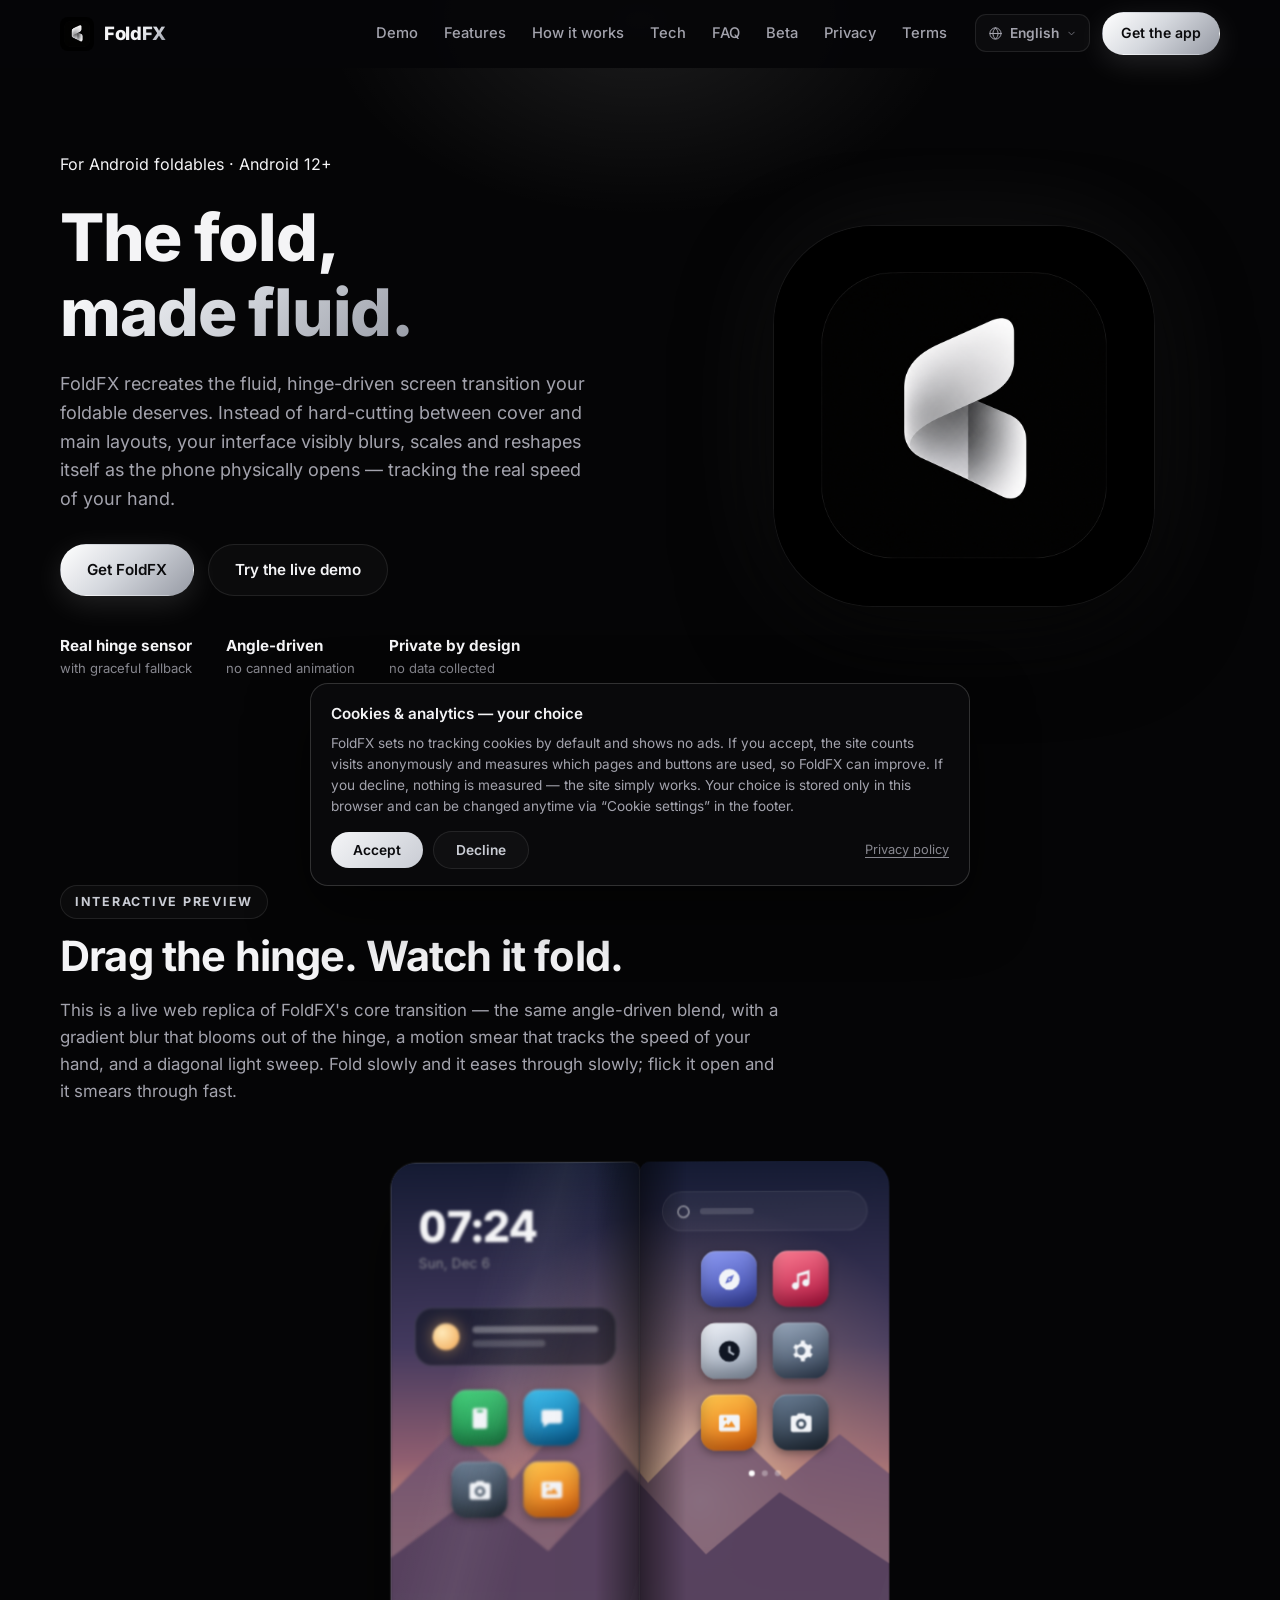
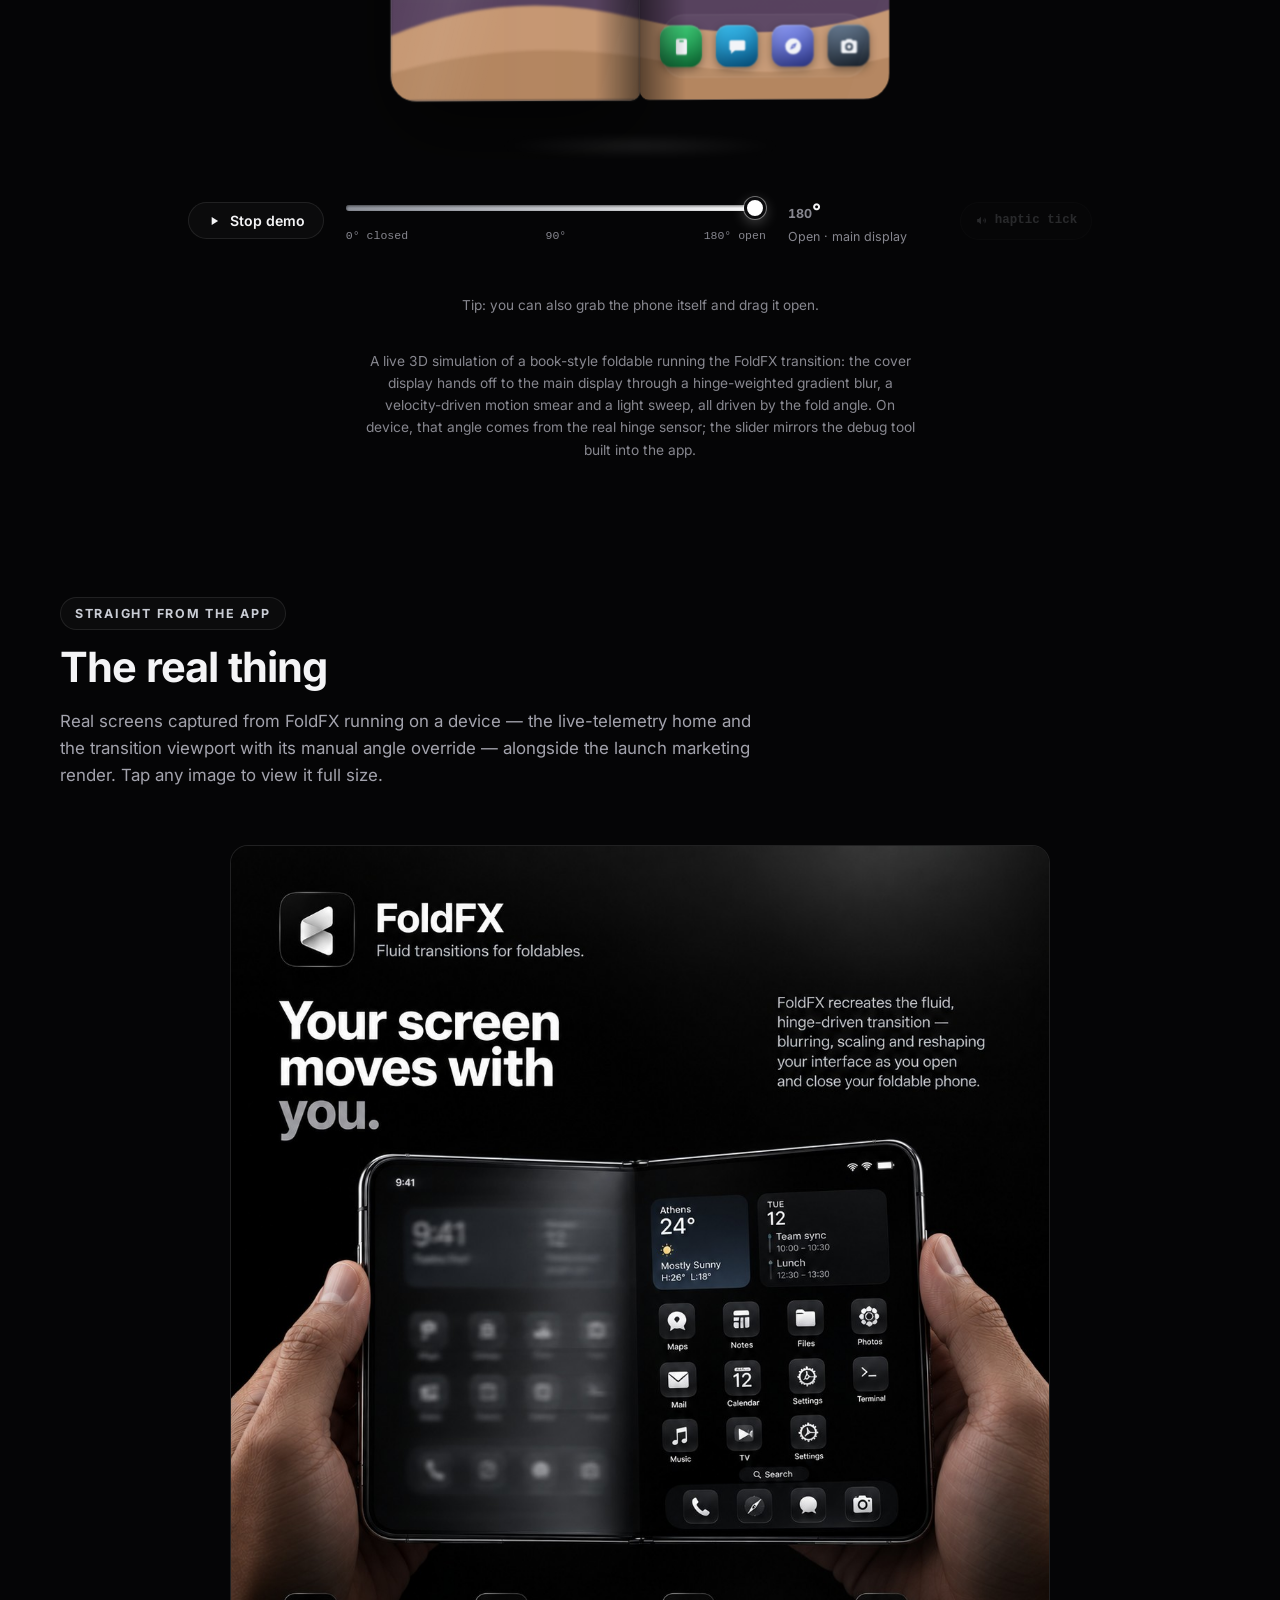
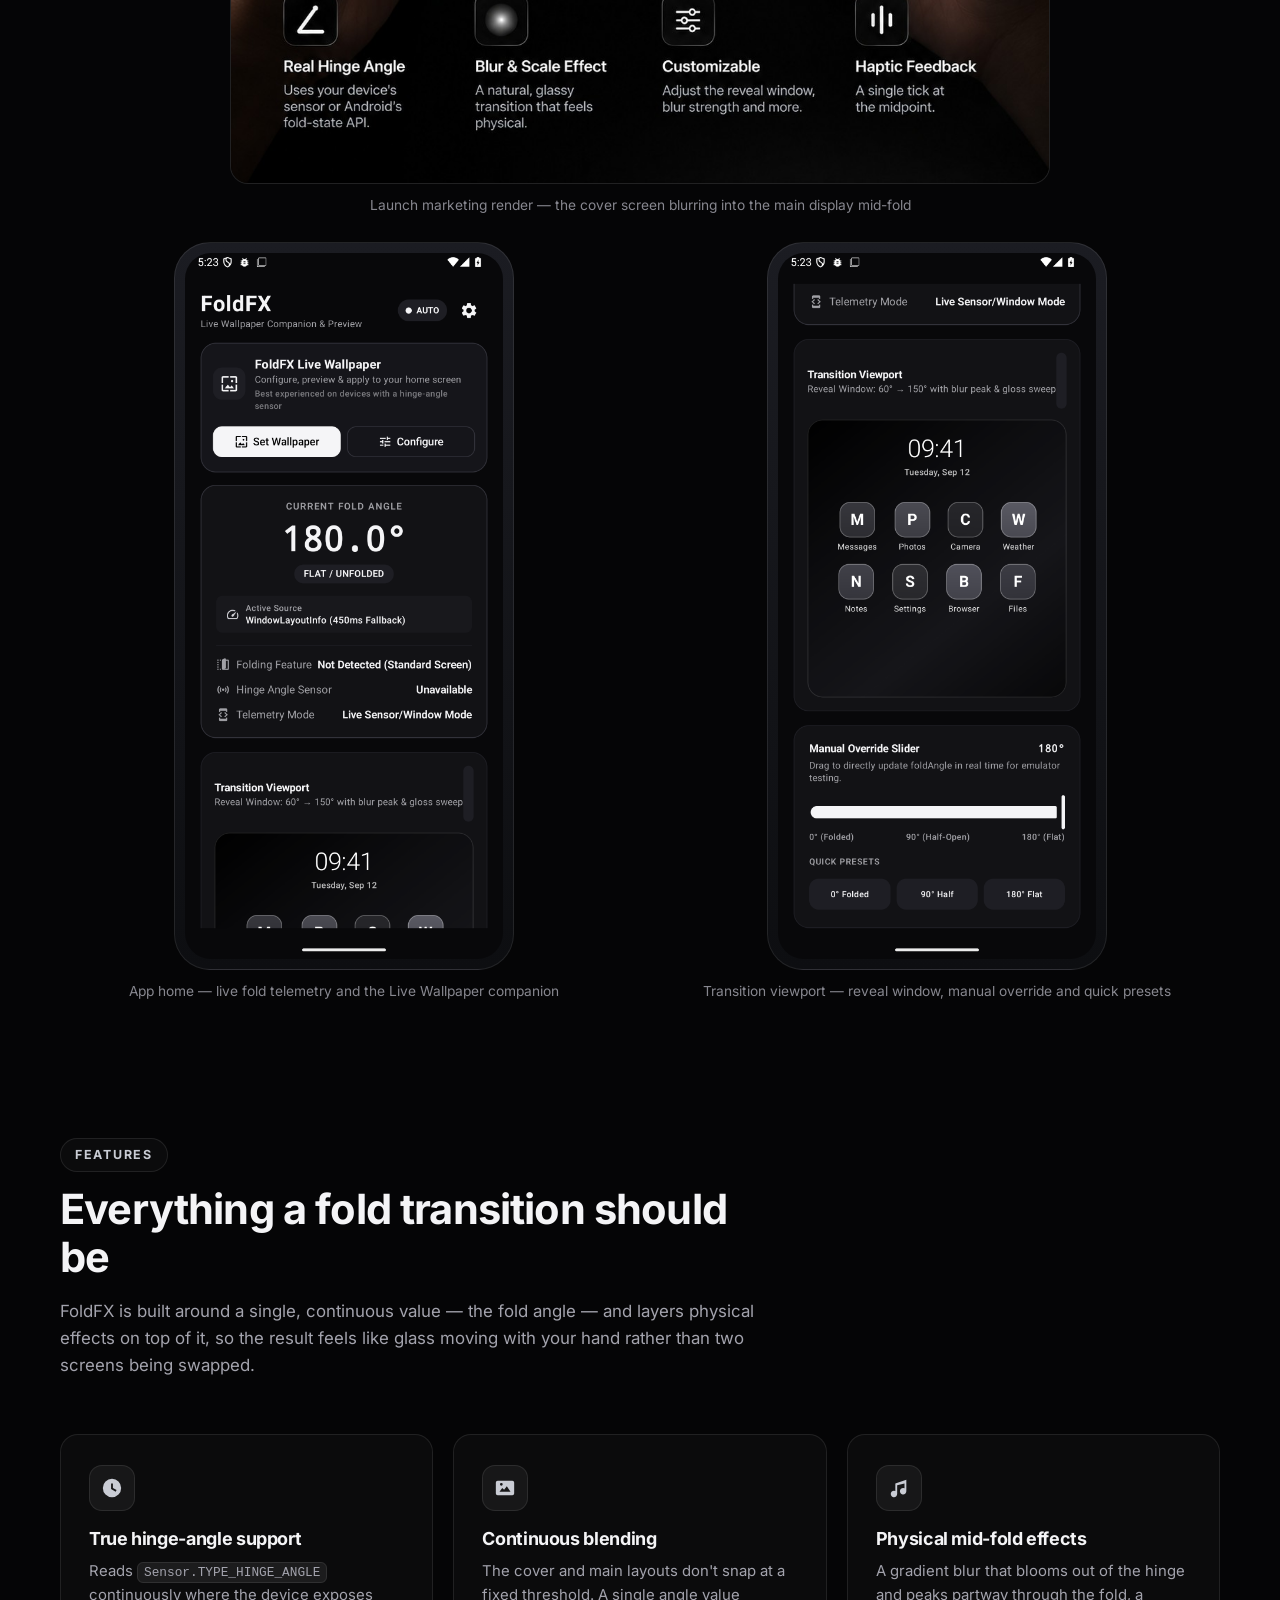
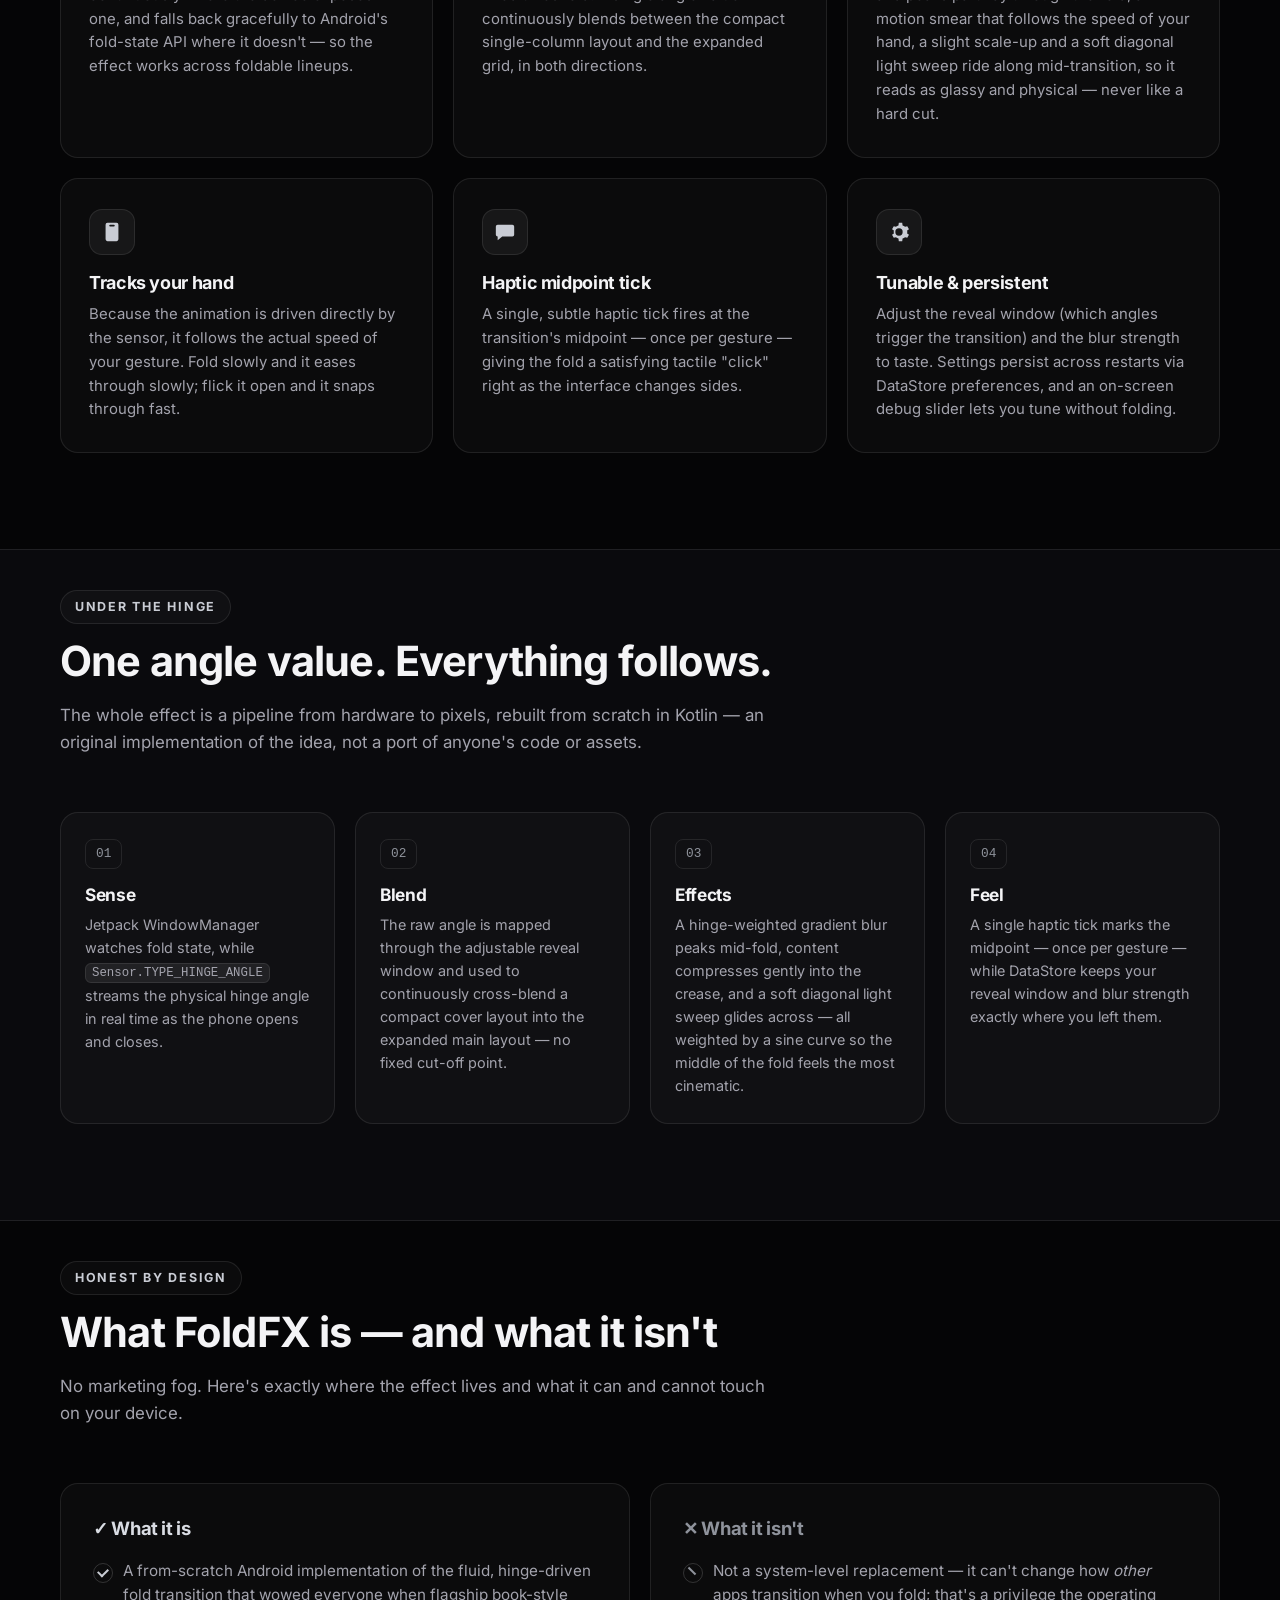
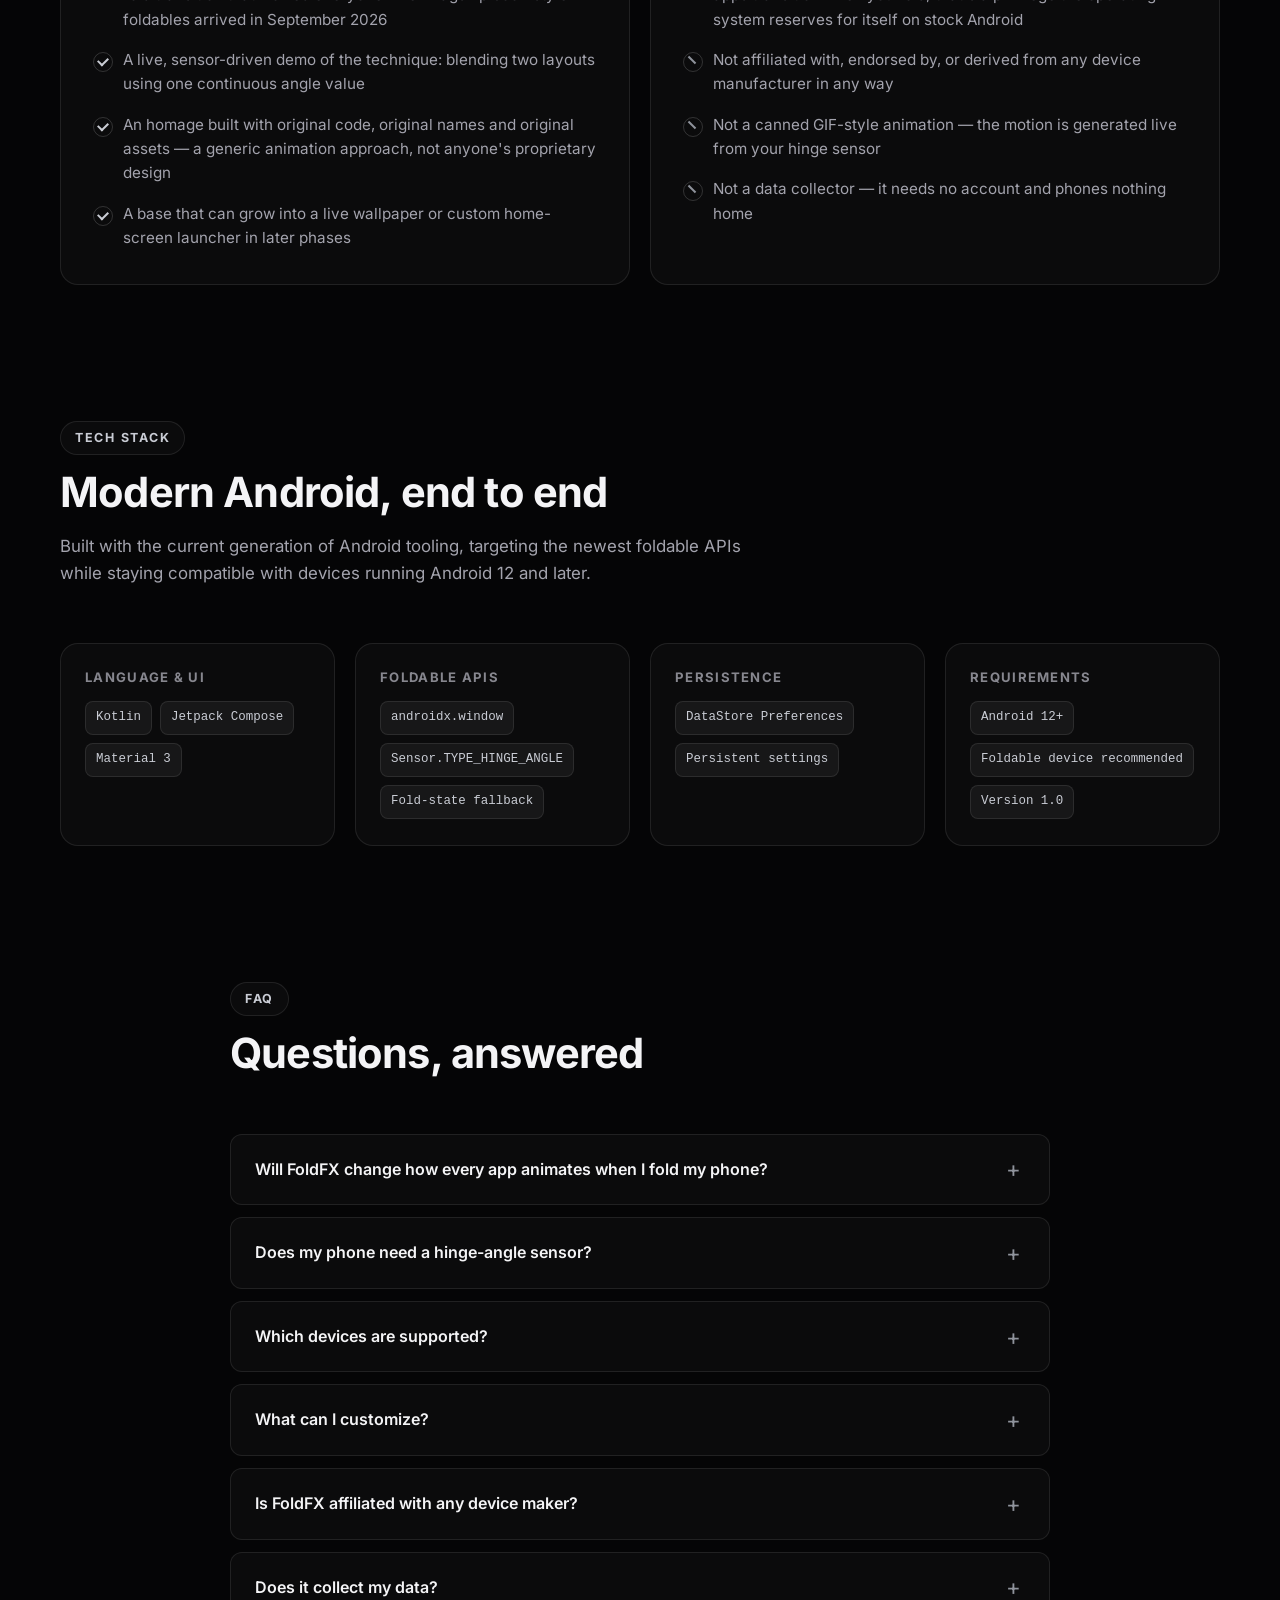
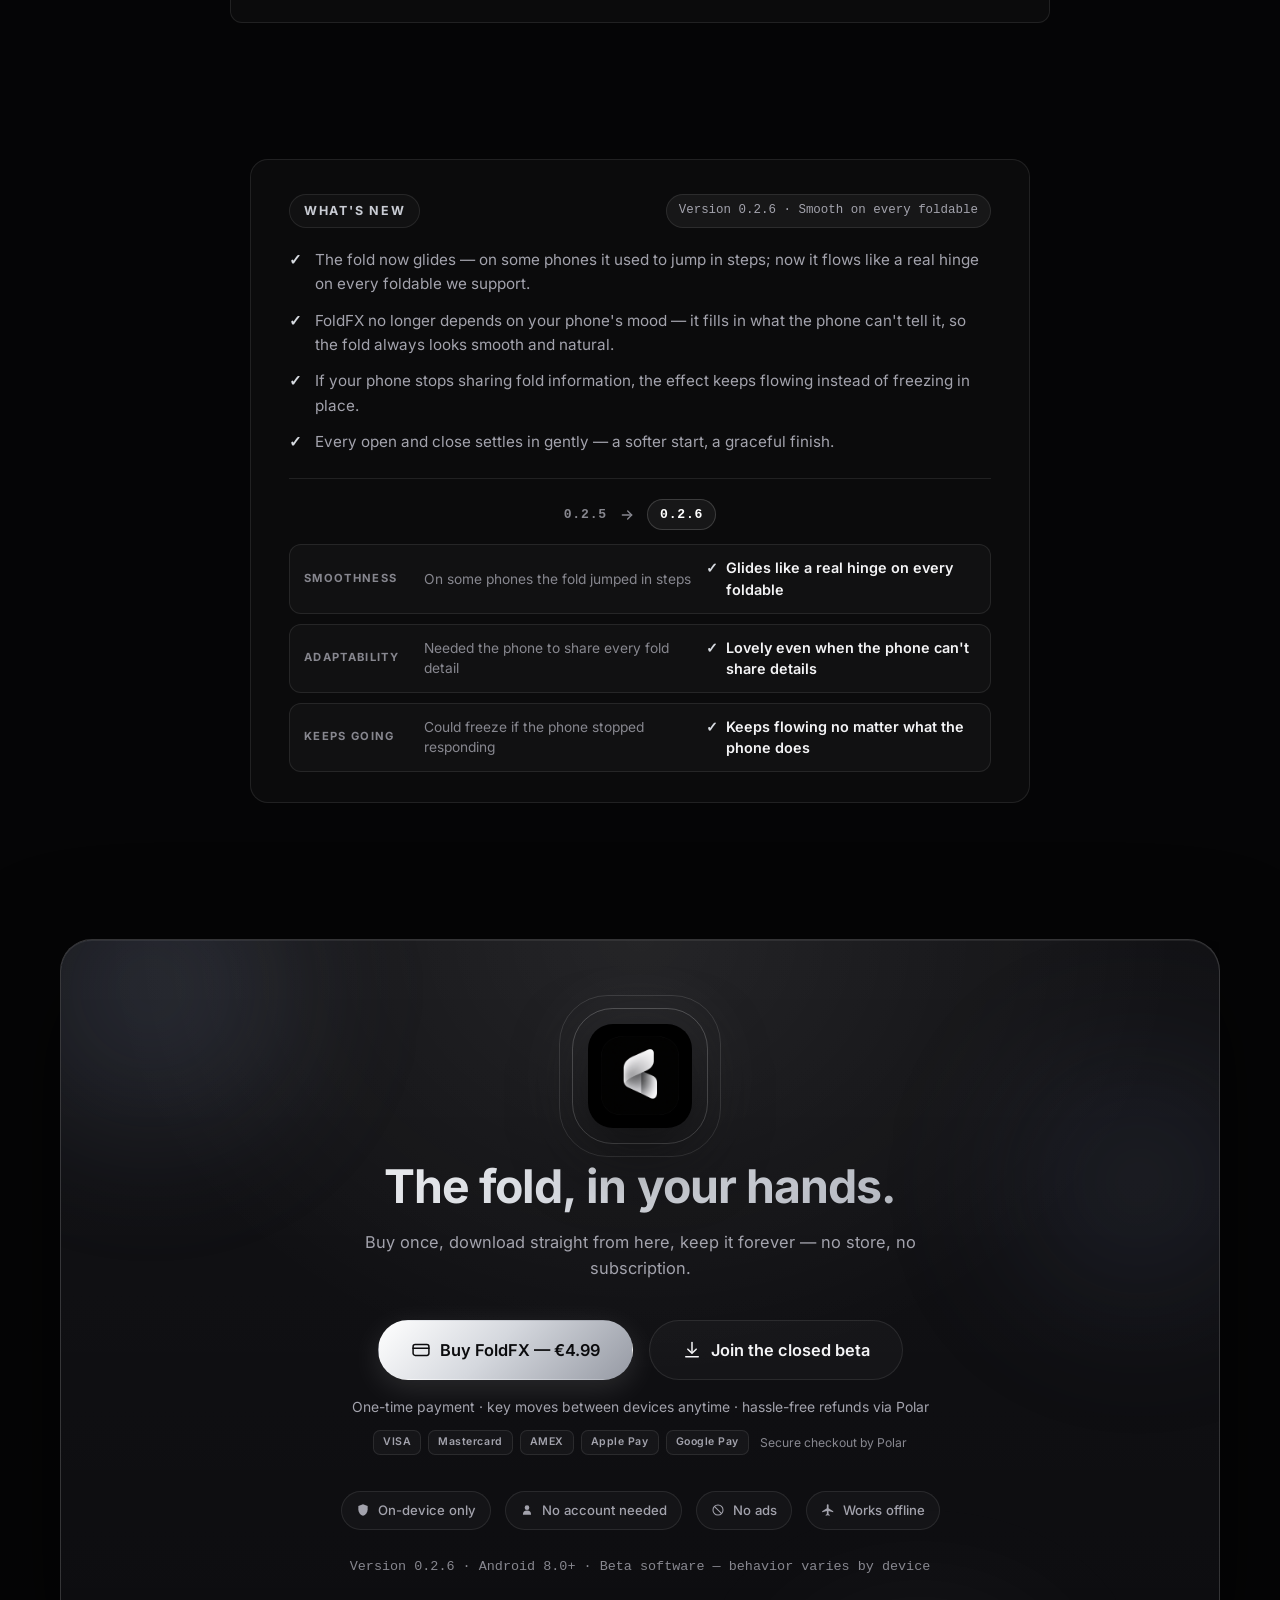
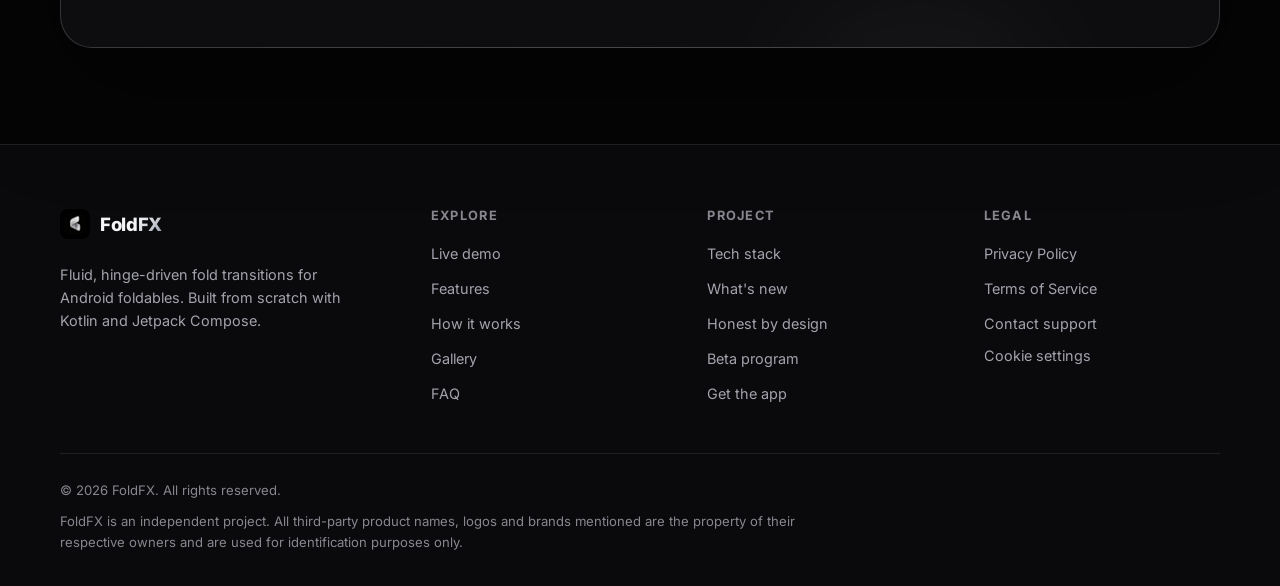
==== commit 21a1131f: "Minimalistic buy section: 7 text lines -> 3, keep conversion essentials User feedback: the section b" ====
--- a/index.html
+++ b/index.html
@@ -477,7 +477,7 @@
               <img src="assets/foldfx-icon.png" alt="" width="104" height="104" class="get-icon">
             </div>
             <h2 class="grad-text" data-i18n="get.h2">The fold, in your hands.</h2>
-            <p class="get-sub" data-i18n="get.p">FoldFX is here. Buy it once, download it straight from this site and keep it forever — no store, no subscription. The live demo above is the real transition.</p>
+            <p class="get-sub" data-i18n="get.p">Buy once, download straight from here, keep it forever — no store, no subscription.</p>
             <div class="get-actions">
               <a class="btn btn-primary btn-lg" href="https://buy.polar.sh/polar_cl_dkIh9Yh0EHWFHySRn7WnlerIILo9usMcF6Ubq0ctrPz" rel="noopener noreferrer" data-analytics="get-buy" data-polar-checkout data-polar-checkout-theme="dark" data-i18n-attr="title:get.buy.title">
                 <svg viewBox="0 0 24 24" width="20" height="20" fill="none" stroke="currentColor" stroke-width="1.8" stroke-linecap="round" stroke-linejoin="round" aria-hidden="true"><rect x="2.5" y="5.5" width="19" height="13" rx="2.5"/><path d="M2.5 10h19"/></svg>
@@ -488,8 +488,7 @@
                 <span data-i18n="get.beta">Join the closed beta</span>
               </a>
             </div>
-            <p class="get-beta-sub" data-i18n="get.buy.sub">One-time payment · one key, move it between devices anytime · no subscription, no free trial — try the live demo above</p>
-            <p class="get-assure" data-i18n="get.refund">Hassle-free refunds — if it doesn't work on your device, Polar handles your refund.</p>
+            <p class="get-micro" data-i18n="get.buy.sub">One-time payment · key moves between devices anytime · hassle-free refunds via Polar</p>
             <div class="get-pay">
               <span class="pay-badge" aria-hidden="true">VISA</span>
               <span class="pay-badge" aria-hidden="true">Mastercard</span>
@@ -498,18 +497,14 @@
               <span class="pay-badge" aria-hidden="true">Google Pay</span>
               <span class="get-pay-note" data-i18n="get.pay">Secure checkout by Polar</span>
             </div>
-            <p class="get-beta-sub" data-i18n="get.beta.sub">Prefer to test first? Request beta access — every request is reviewed by hand, and approved testers get the same signed APK.</p>
-            <!-- Social proof: honest default. Swap in a real tester quote or
-                 user count here once available (e.g. "Trusted by N foldable owners"). -->
-            <p class="get-proof" data-i18n="get.proof">Built in the open by an independent developer — refined by a hand-picked community of foldable testers.</p>
+            <!-- Social proof: add a real tester quote or user count here once available. -->
             <ul class="trust-row" aria-label="Why you can trust FoldFX" data-i18n-attr="aria-label:trust.label">
               <li><svg viewBox="0 0 24 24" aria-hidden="true"><path d="M12 2 4 5v6c0 5 3.4 9.4 8 11 4.6-1.6 8-6 8-11V5l-8-3z"/></svg><span data-i18n="trust.1">On-device only</span></li>
               <li><svg viewBox="0 0 24 24" aria-hidden="true"><path d="M12 12a4 4 0 1 0-4-4 4 4 0 0 0 4 4zm-7 8a7 7 0 0 1 14 0z"/></svg><span data-i18n="trust.2">No account needed</span></li>
               <li><svg viewBox="0 0 24 24" aria-hidden="true"><circle cx="12" cy="12" r="8.6" fill="none" stroke="currentColor" stroke-width="1.8"/><path d="M6.2 6.2l11.6 11.6" fill="none" stroke="currentColor" stroke-width="1.8" stroke-linecap="round"/></svg><span data-i18n="trust.3">No ads</span></li>
               <li><svg viewBox="0 0 24 24" aria-hidden="true"><path d="M21 16v-2l-8-5V3.5a1.5 1.5 0 0 0-3 0V9l-8 5v2l8-2.5V19l-2 1.5V22l3.5-1 3.5 1v-1.5L13 19v-5.5z"/></svg><span data-i18n="trust.4">Works offline</span></li>
             </ul>
-            <p class="get-note" data-i18n="get.note">Version 0.2.6 &middot; Android 8.0+ &middot; Foldable device recommended</p>
-            <p class="get-note get-compat" data-i18n="get.compat">Beta software — the app might have issues on some devices; hinge response and rendering vary across foldable models.</p>
+            <p class="get-note" data-i18n="get.note">Version 0.2.6 &middot; Android 8.0+ &middot; Beta software — behavior varies by device</p>
           </div>
         </div>
       </div>
--- a/css/style.css
+++ b/css/style.css
@@ -1521,11 +1521,10 @@
 .beta-private a { color: var(--silver-2); text-decoration: underline; text-underline-offset: 3px; }
 .beta-private a:hover { color: var(--silver-1); }
 
-/* Index — closed-beta CTA inside the get panel */
-.get-beta-sub { margin-top: 10px; color: var(--faint); font-size: 0.86rem; text-align: center; }
-
-/* buy-section assurance, payment badges and social proof */
-.get-assure { margin-top: 14px; color: var(--muted); font-size: 0.87rem; text-align: center; }
+/* Index — microcopy line under the buy CTA (payment · key portability · refunds) */
+.get-micro { margin-top: 16px; color: var(--muted); font-size: 0.87rem; text-align: center; }
+
+/* buy-section payment badges */
 .get-pay { margin-top: 12px; display: flex; gap: 7px; justify-content: center; align-items: center; flex-wrap: wrap; }
 .pay-badge {
   border: 1px solid var(--border);
@@ -1539,7 +1538,6 @@
   white-space: nowrap;
 }
 .get-pay-note { margin-left: 4px; color: var(--faint); font-size: 0.76rem; }
-.get-proof { margin-top: 14px; color: var(--muted); font-size: 0.87rem; text-align: center; max-width: 620px; margin-left: auto; margin-right: auto; }
 
 /* ==========================================================================
    Cookie consent banner (js/consent.js) — bottom card, RTL-safe
@@ -1690,5 +1688,4 @@
 }
 
 /* ===== 0.2.5: device-compatibility disclaimers ===== */
-.get-note.get-compat { margin-top: 10px; color: var(--muted); font-size: 0.8rem; }
 .beta-dl-card .beta-warn { margin-top: 16px; }
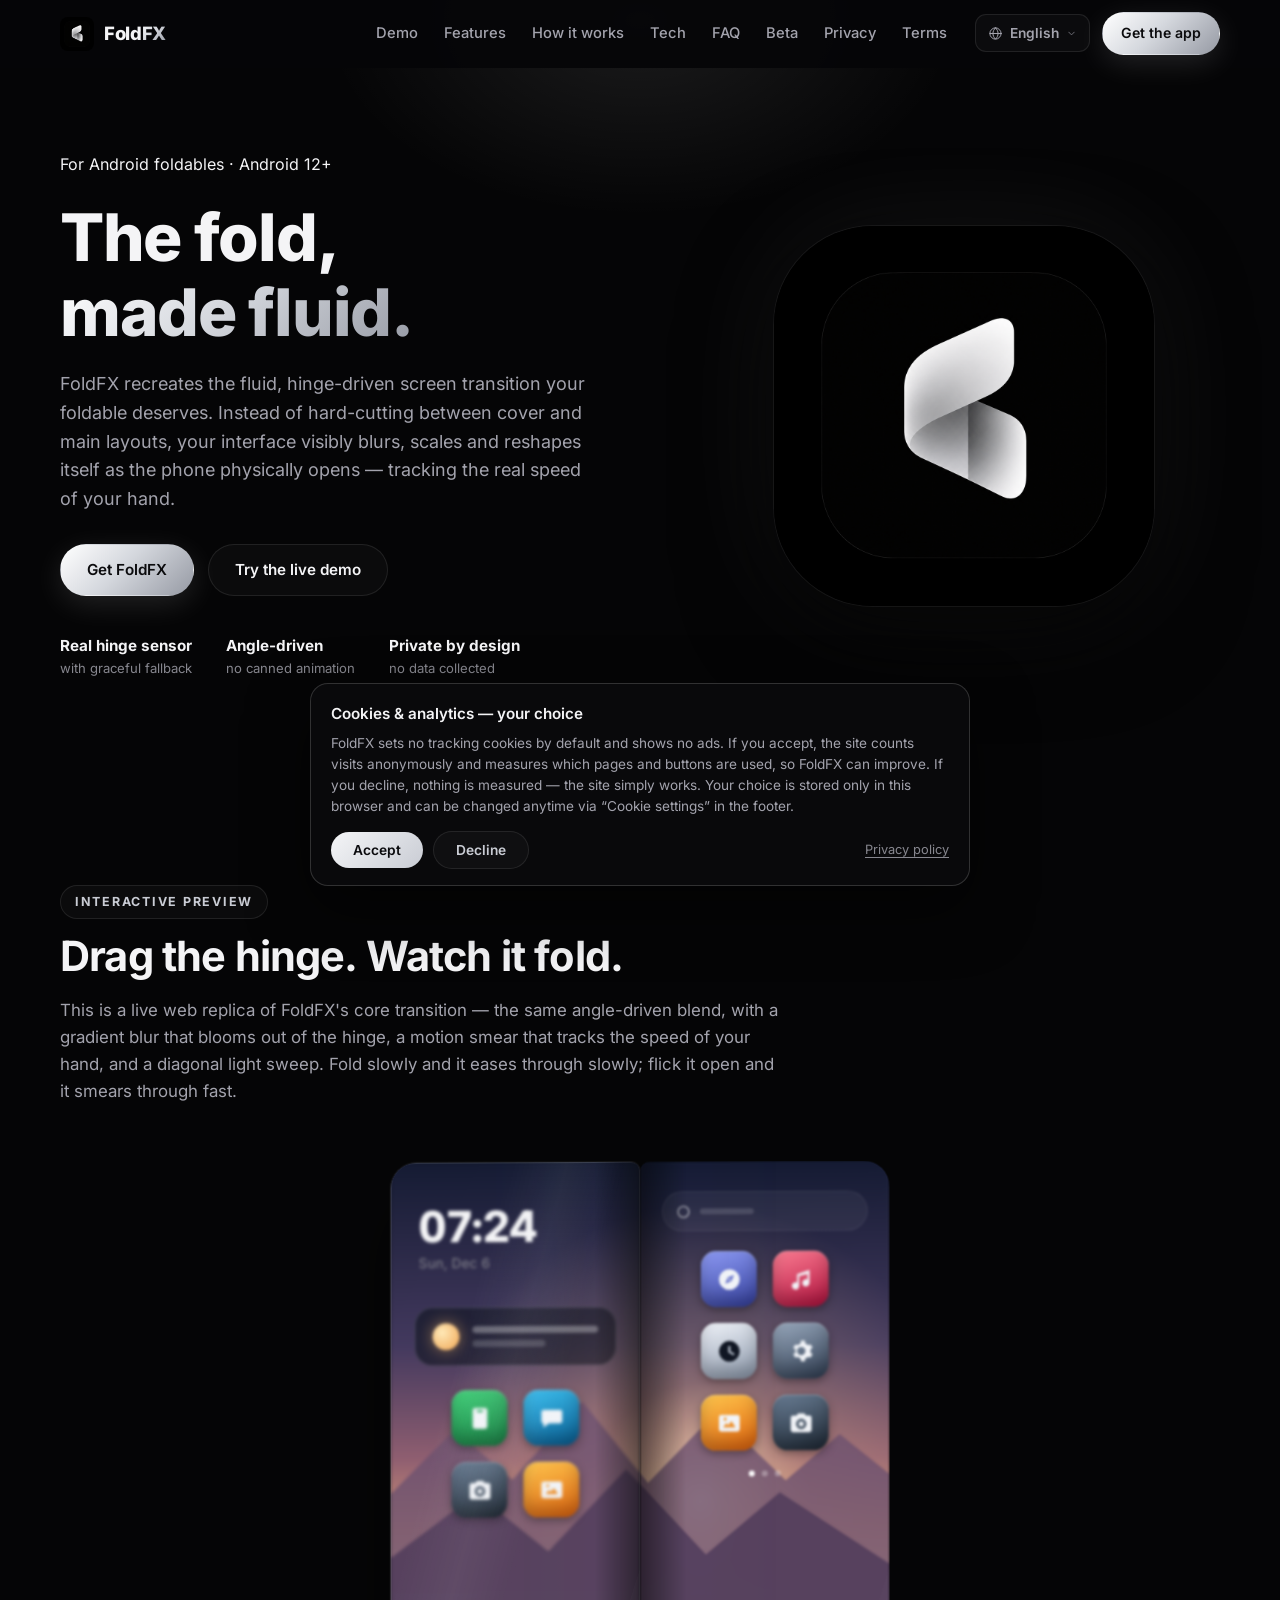
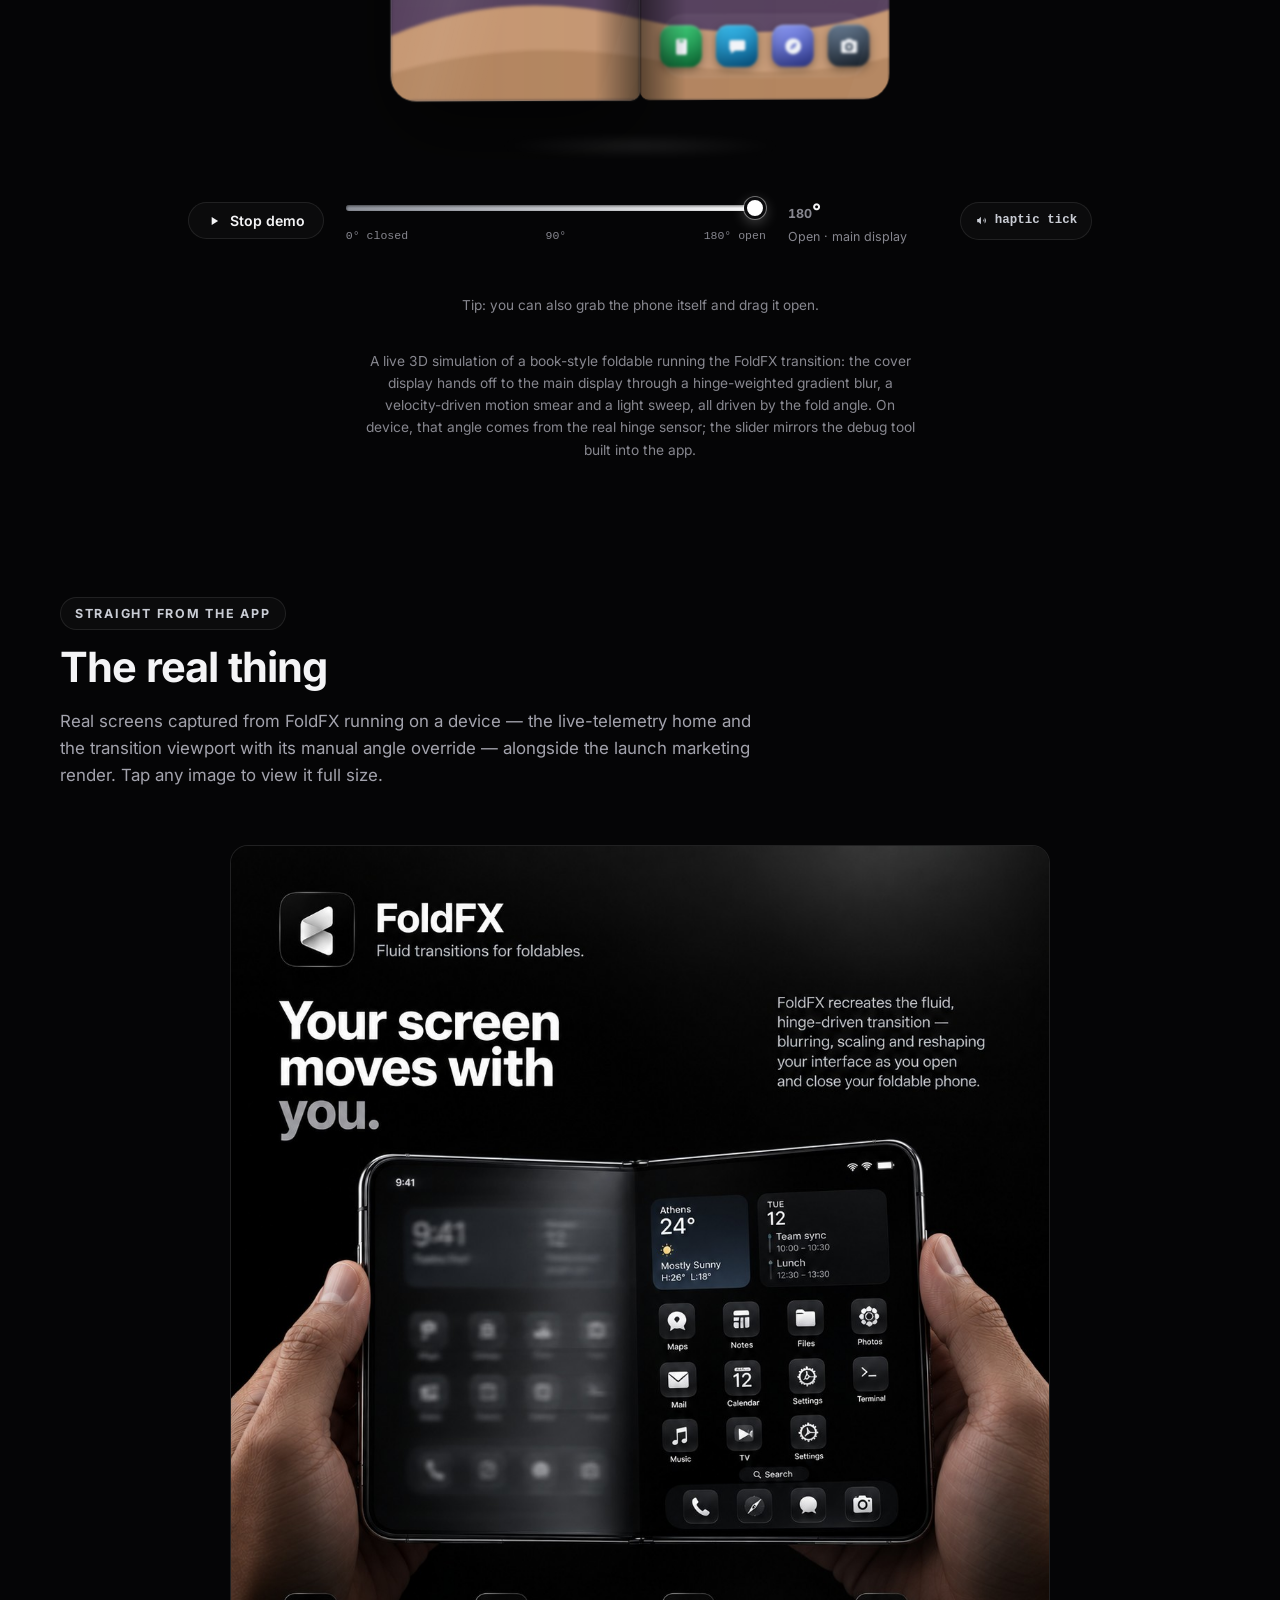
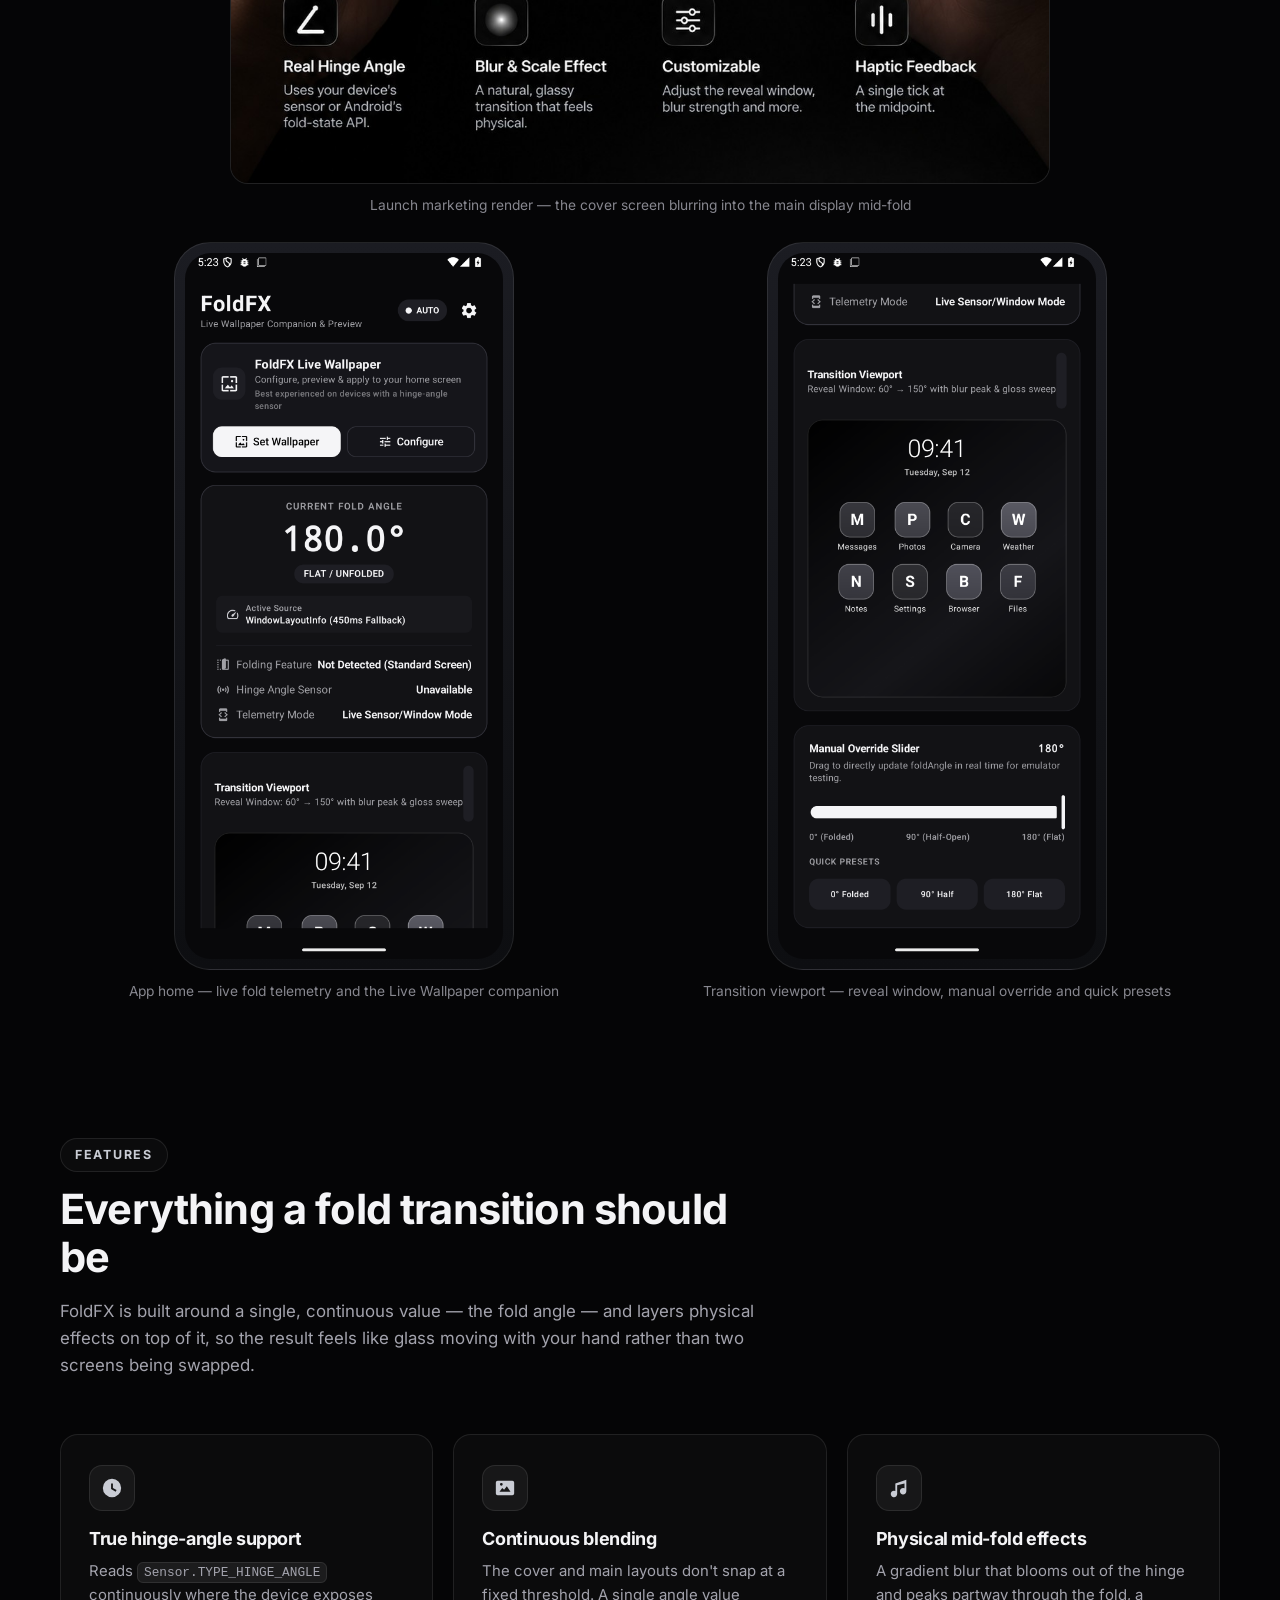
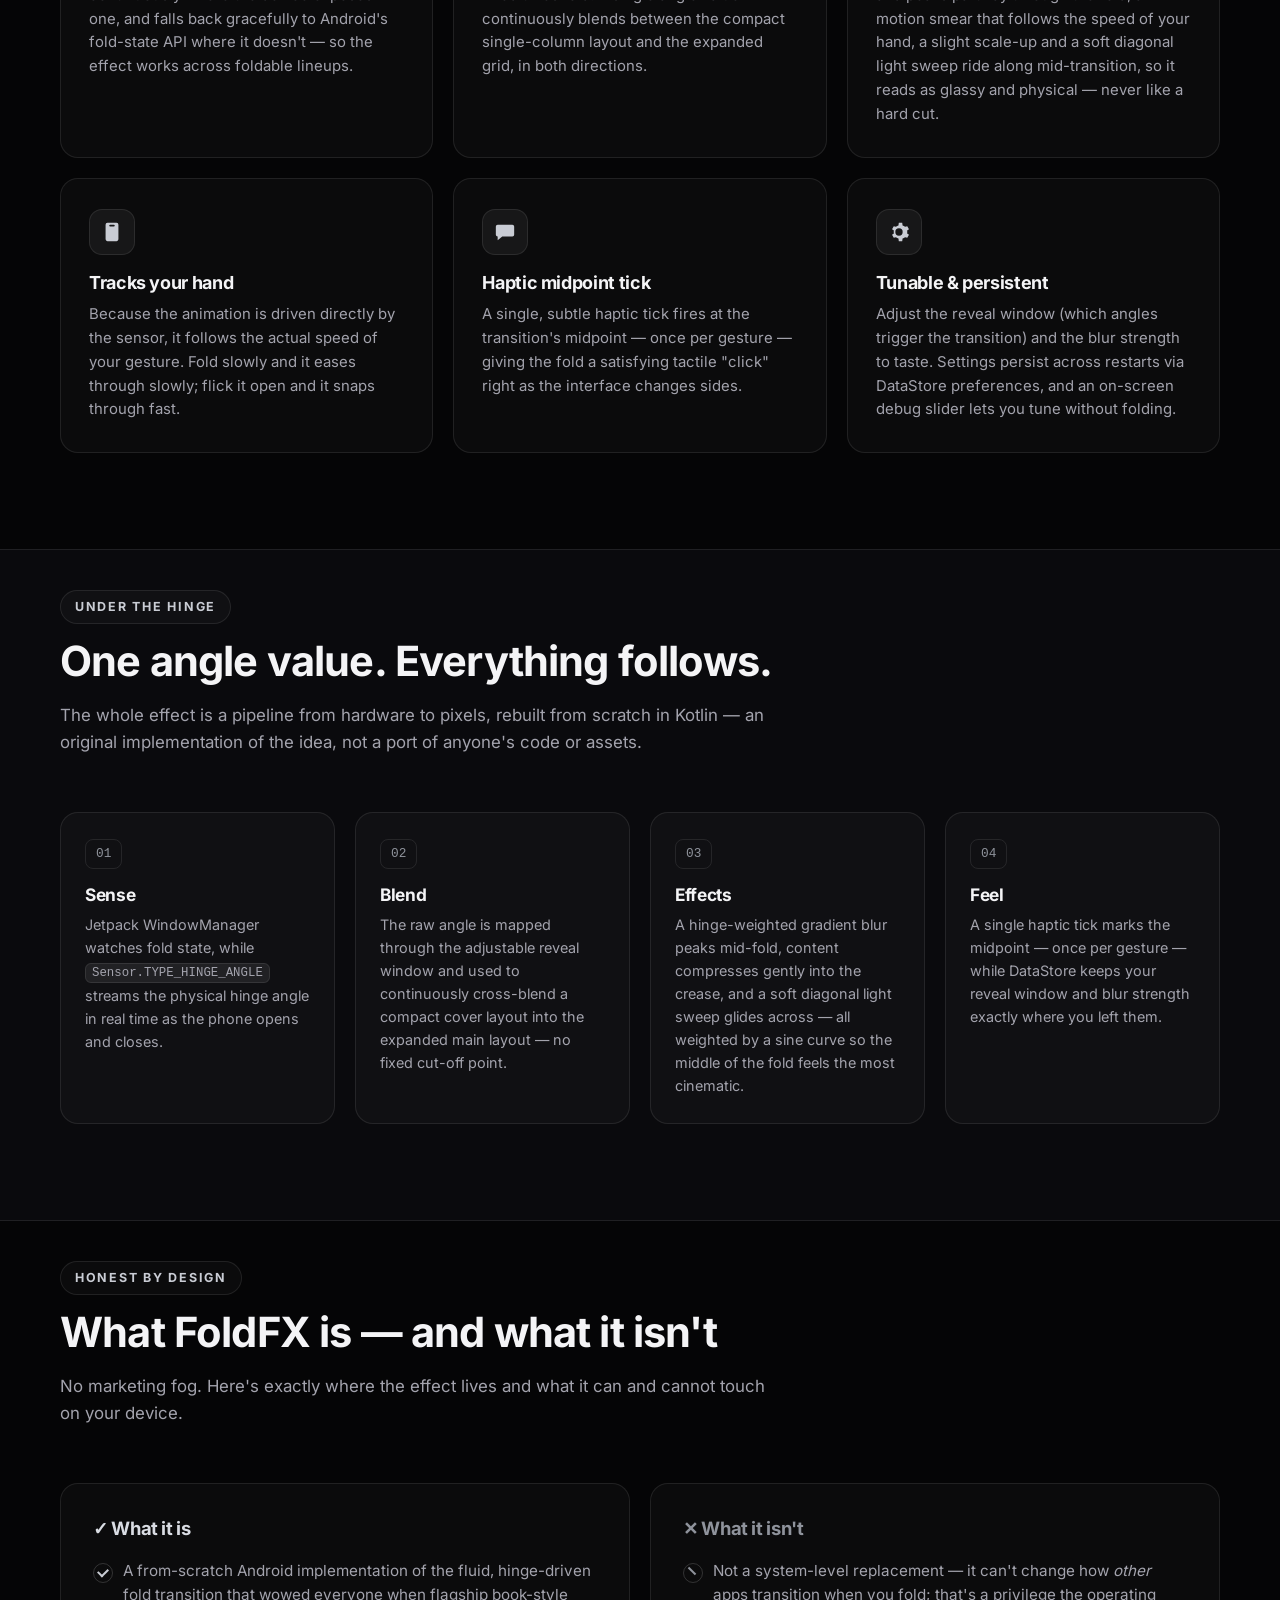
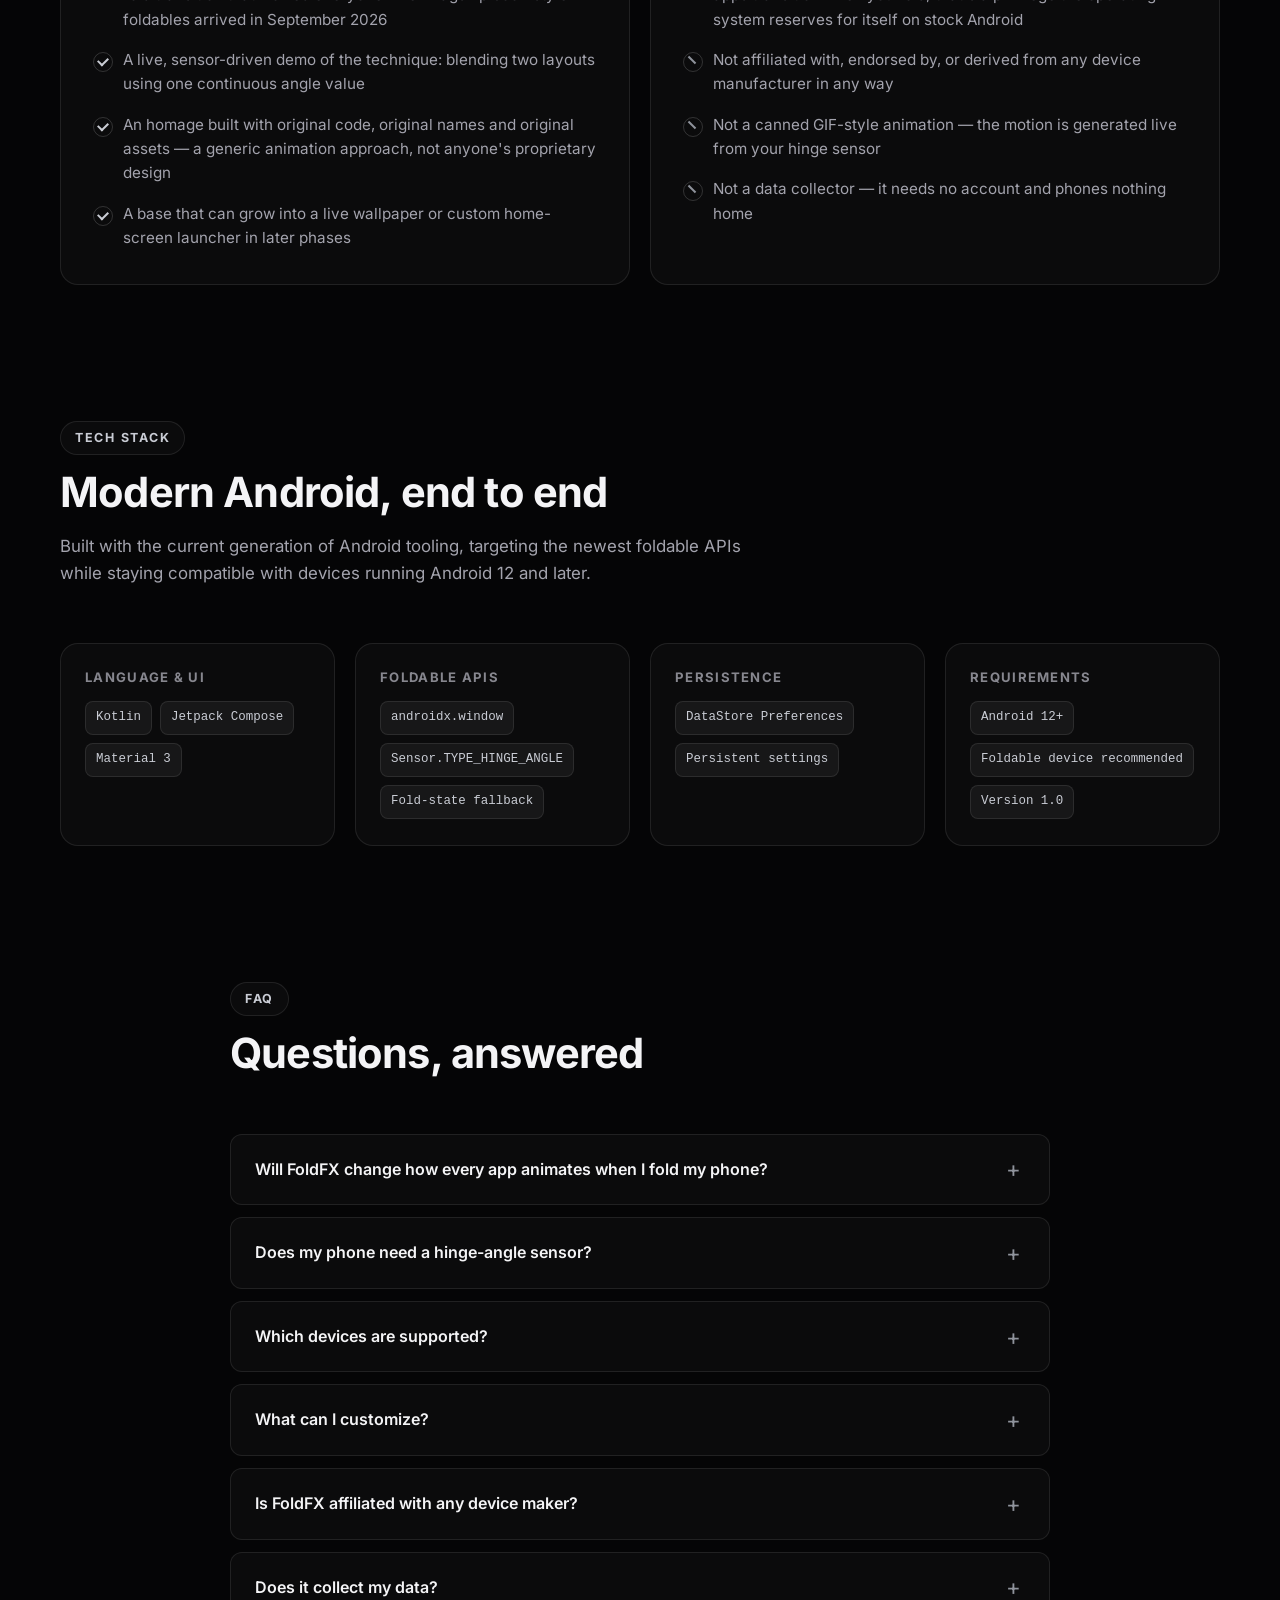
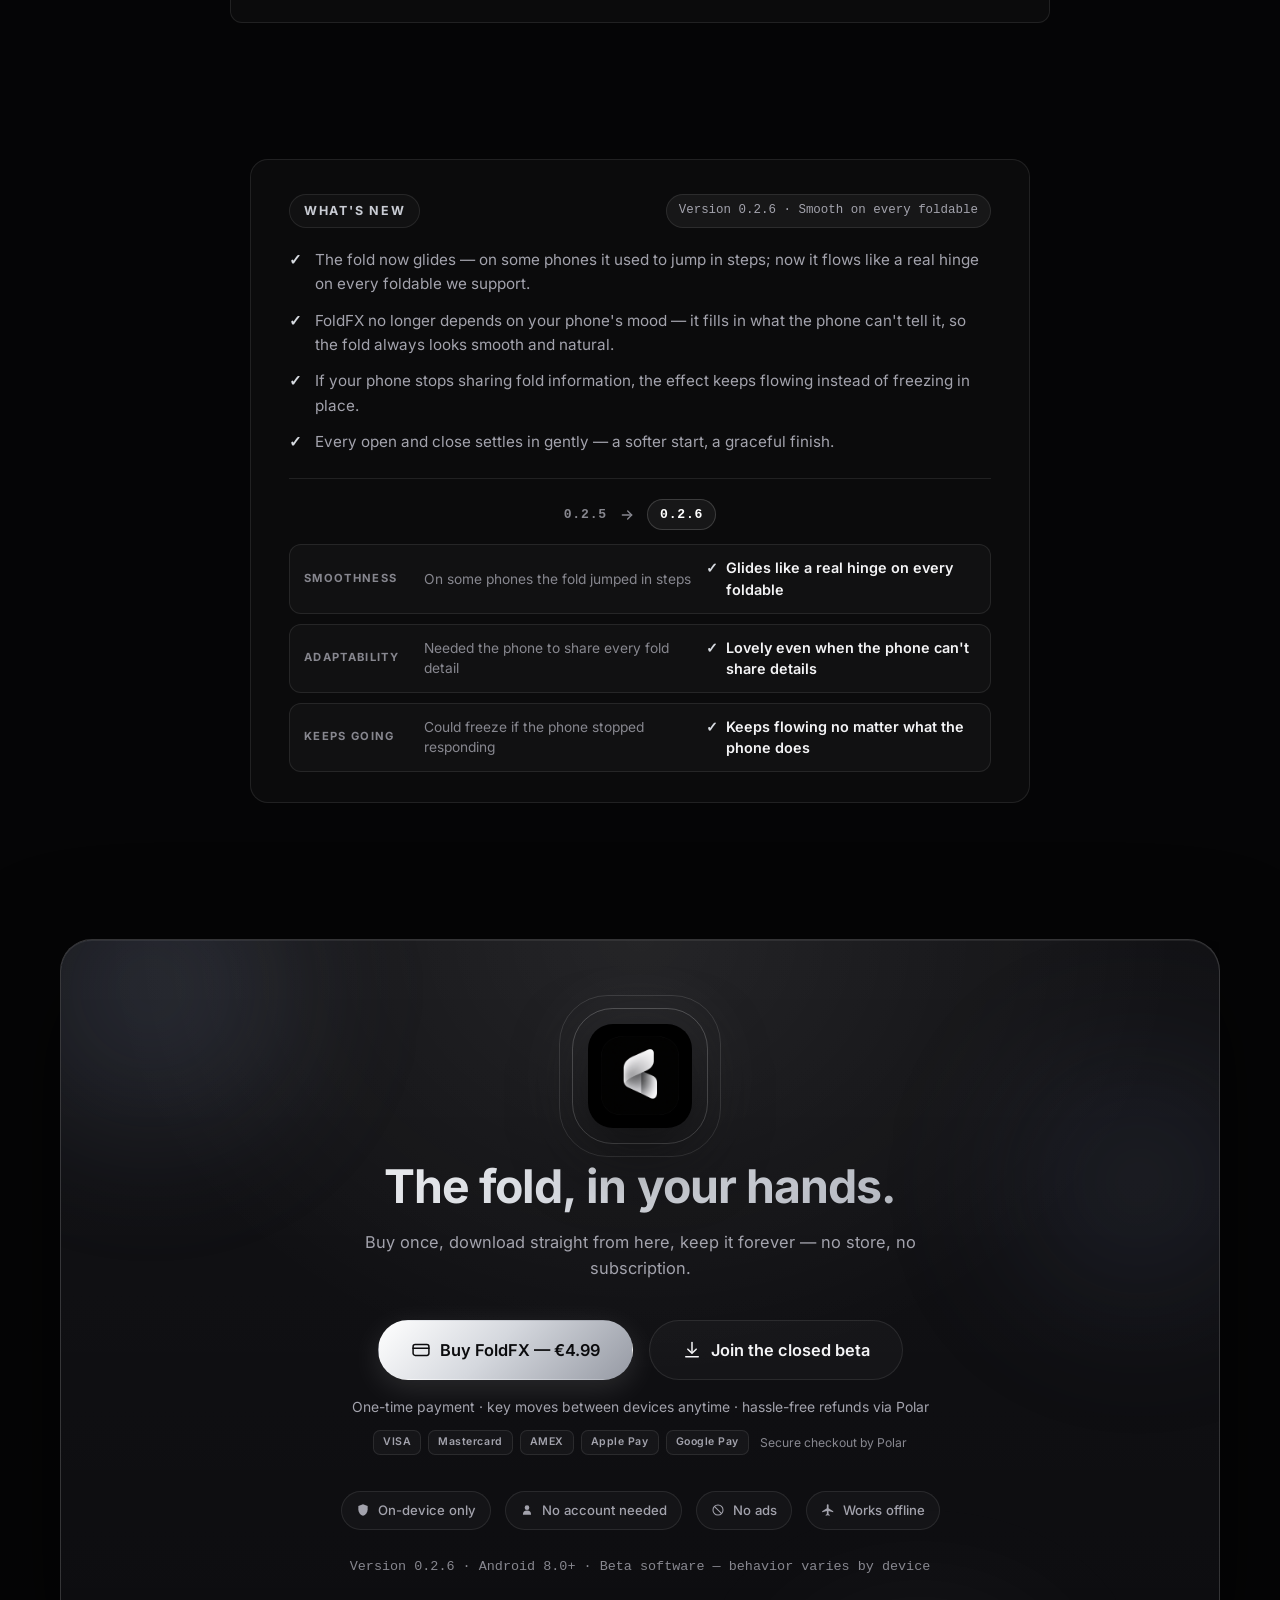
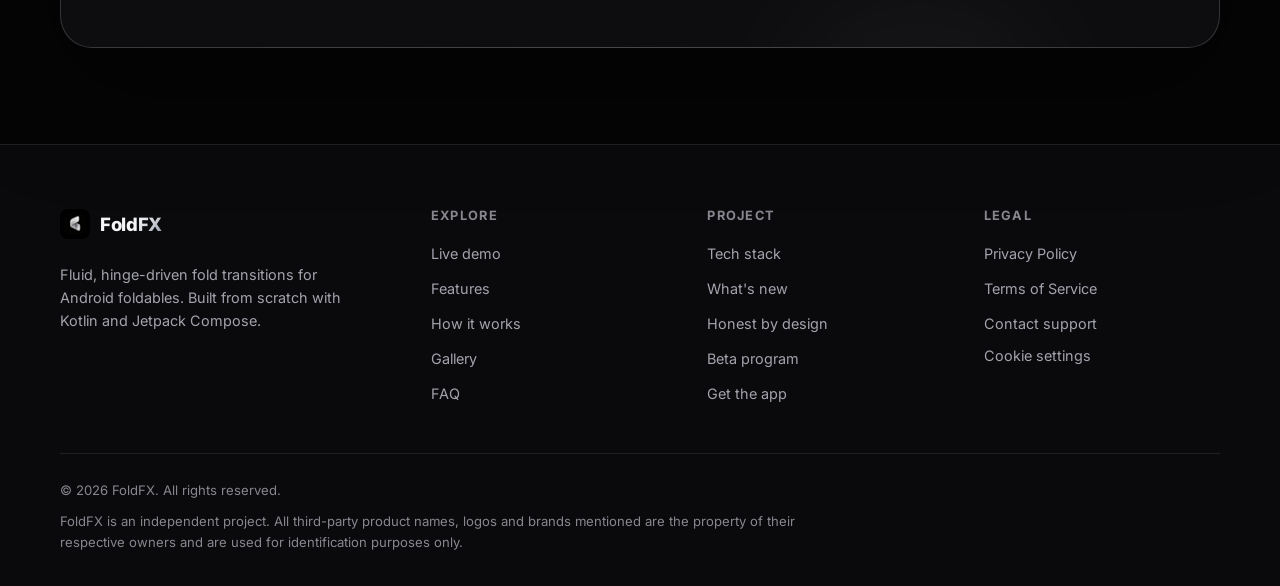
==== commit 64e94fa4: "Fix Lighthouse a11y: haptic badge contrast + sequential heading order - .haptic-badge: remove opacit" ====
--- a/index.html
+++ b/index.html
@@ -382,10 +382,10 @@
           <p data-i18n="tech.p">Built with the current generation of Android tooling, targeting the newest foldable APIs while staying compatible with devices running Android 12 and later.</p>
         </div>
         <div class="tech-grid">
-          <div class="tech-card reveal"><h4 data-i18n="tech.1h">Language &amp; UI</h4><p class="tech-items"><span>Kotlin</span><span>Jetpack Compose</span><span>Material 3</span></p></div>
-          <div class="tech-card reveal"><h4 data-i18n="tech.2h">Foldable APIs</h4><p class="tech-items"><span>androidx.window</span><span>Sensor.TYPE_HINGE_ANGLE</span><span data-i18n="tech.2c">Fold-state fallback</span></p></div>
-          <div class="tech-card reveal"><h4 data-i18n="tech.3h">Persistence</h4><p class="tech-items"><span>DataStore Preferences</span><span data-i18n="tech.3c">Persistent settings</span></p></div>
-          <div class="tech-card reveal"><h4 data-i18n="tech.4h">Requirements</h4><p class="tech-items"><span>Android 12+</span><span data-i18n="tech.4b">Foldable device recommended</span><span data-i18n="tech.4c">Version 1.0</span></p></div>
+          <div class="tech-card reveal"><h3 data-i18n="tech.1h">Language &amp; UI</h3><p class="tech-items"><span>Kotlin</span><span>Jetpack Compose</span><span>Material 3</span></p></div>
+          <div class="tech-card reveal"><h3 data-i18n="tech.2h">Foldable APIs</h3><p class="tech-items"><span>androidx.window</span><span>Sensor.TYPE_HINGE_ANGLE</span><span data-i18n="tech.2c">Fold-state fallback</span></p></div>
+          <div class="tech-card reveal"><h3 data-i18n="tech.3h">Persistence</h3><p class="tech-items"><span>DataStore Preferences</span><span data-i18n="tech.3c">Persistent settings</span></p></div>
+          <div class="tech-card reveal"><h3 data-i18n="tech.4h">Requirements</h3><p class="tech-items"><span>Android 12+</span><span data-i18n="tech.4b">Foldable device recommended</span><span data-i18n="tech.4c">Version 1.0</span></p></div>
         </div>
       </div>
     </section>
@@ -523,7 +523,7 @@
           <p data-i18n="foot.tagline">Fluid, hinge-driven fold transitions for Android foldables. Built from scratch with Kotlin and Jetpack Compose.</p>
         </div>
         <nav class="footer-col" aria-label="Explore" data-i18n-attr="aria-label:foot.explore">
-          <h4 data-i18n="foot.explore">Explore</h4>
+          <h3 data-i18n="foot.explore">Explore</h3>
           <a href="#demo" data-i18n="foot.demo">Live demo</a>
           <a href="#features" data-i18n="foot.features">Features</a>
           <a href="#how" data-i18n="foot.how">How it works</a>
@@ -531,7 +531,7 @@
           <a href="#faq" data-i18n="foot.faq">FAQ</a>
         </nav>
         <nav class="footer-col" aria-label="Project" data-i18n-attr="aria-label:foot.project">
-          <h4 data-i18n="foot.project">Project</h4>
+          <h3 data-i18n="foot.project">Project</h3>
           <a href="#tech" data-i18n="foot.tech">Tech stack</a>
           <a href="#whatsnew" data-i18n="foot.news">What's new</a>
           <a href="#honesty" data-i18n="foot.honest">Honest by design</a>
@@ -539,7 +539,7 @@
           <a href="#get" data-i18n="foot.get">Get the app</a>
         </nav>
         <nav class="footer-col" aria-label="Legal" data-i18n-attr="aria-label:foot.legal">
-          <h4 data-i18n="foot.legal">Legal</h4>
+          <h3 data-i18n="foot.legal">Legal</h3>
           <a href="privacy.html" data-i18n="foot.privacy">Privacy Policy</a>
           <a href="terms.html" data-i18n="foot.terms">Terms of Service</a>
           <a href="mailto:foldfx.contact@gmail.com" data-i18n="foot.contact">Contact support</a>
--- a/css/style.css
+++ b/css/style.css
@@ -661,16 +661,15 @@
   font-size: 0.78rem;
   font-weight: 600;
   font-family: var(--mono);
-  color: var(--silver-2);
+  color: var(--silver-2); /* 12.2:1 on panel — never dimmed below AA */
   border: 1px solid var(--border);
   border-radius: 999px;
   padding: 8px 14px;
   background: var(--panel);
-  opacity: 0.18;
-  transition: opacity 0.2s ease, transform 0.2s ease, box-shadow 0.2s ease;
+  transition: color 0.2s ease, transform 0.2s ease, box-shadow 0.2s ease, border-color 0.2s ease;
 }
 .haptic-badge.tick {
-  opacity: 1;
+  color: var(--silver-1);
   transform: scale(1.08);
   box-shadow: 0 0 24px rgba(255, 255, 255, 0.28);
   border-color: var(--border-strong);
@@ -782,7 +781,7 @@
 .tech-grid { display: grid; grid-template-columns: repeat(4, 1fr); gap: 20px; }
 
 .tech-card { background: var(--panel); border: 1px solid var(--border); border-radius: var(--radius); padding: 26px 24px; }
-.tech-card h4 { font-size: 0.82rem; text-transform: uppercase; letter-spacing: 0.1em; color: var(--faint); margin-bottom: 16px; }
+.tech-card h3 { font-size: 0.82rem; text-transform: uppercase; letter-spacing: 0.1em; color: var(--faint); margin-bottom: 16px; }
 .tech-items { display: flex; flex-wrap: wrap; gap: 8px; }
 .tech-items span {
   font-family: var(--mono);
@@ -1002,7 +1001,7 @@
 .footer-brand p { color: var(--muted); font-size: 0.9rem; margin-top: 16px; max-width: 300px; }
 
 .footer-col { display: flex; flex-direction: column; gap: 12px; }
-.footer-col h4 { font-size: 0.8rem; text-transform: uppercase; letter-spacing: 0.1em; color: var(--faint); margin-bottom: 6px; }
+.footer-col h3 { font-size: 0.8rem; text-transform: uppercase; letter-spacing: 0.1em; color: var(--faint); margin-bottom: 6px; }
 .footer-col a { color: var(--muted); font-size: 0.9rem; transition: color 0.15s ease; }
 .footer-col a:hover { color: var(--text); }
 
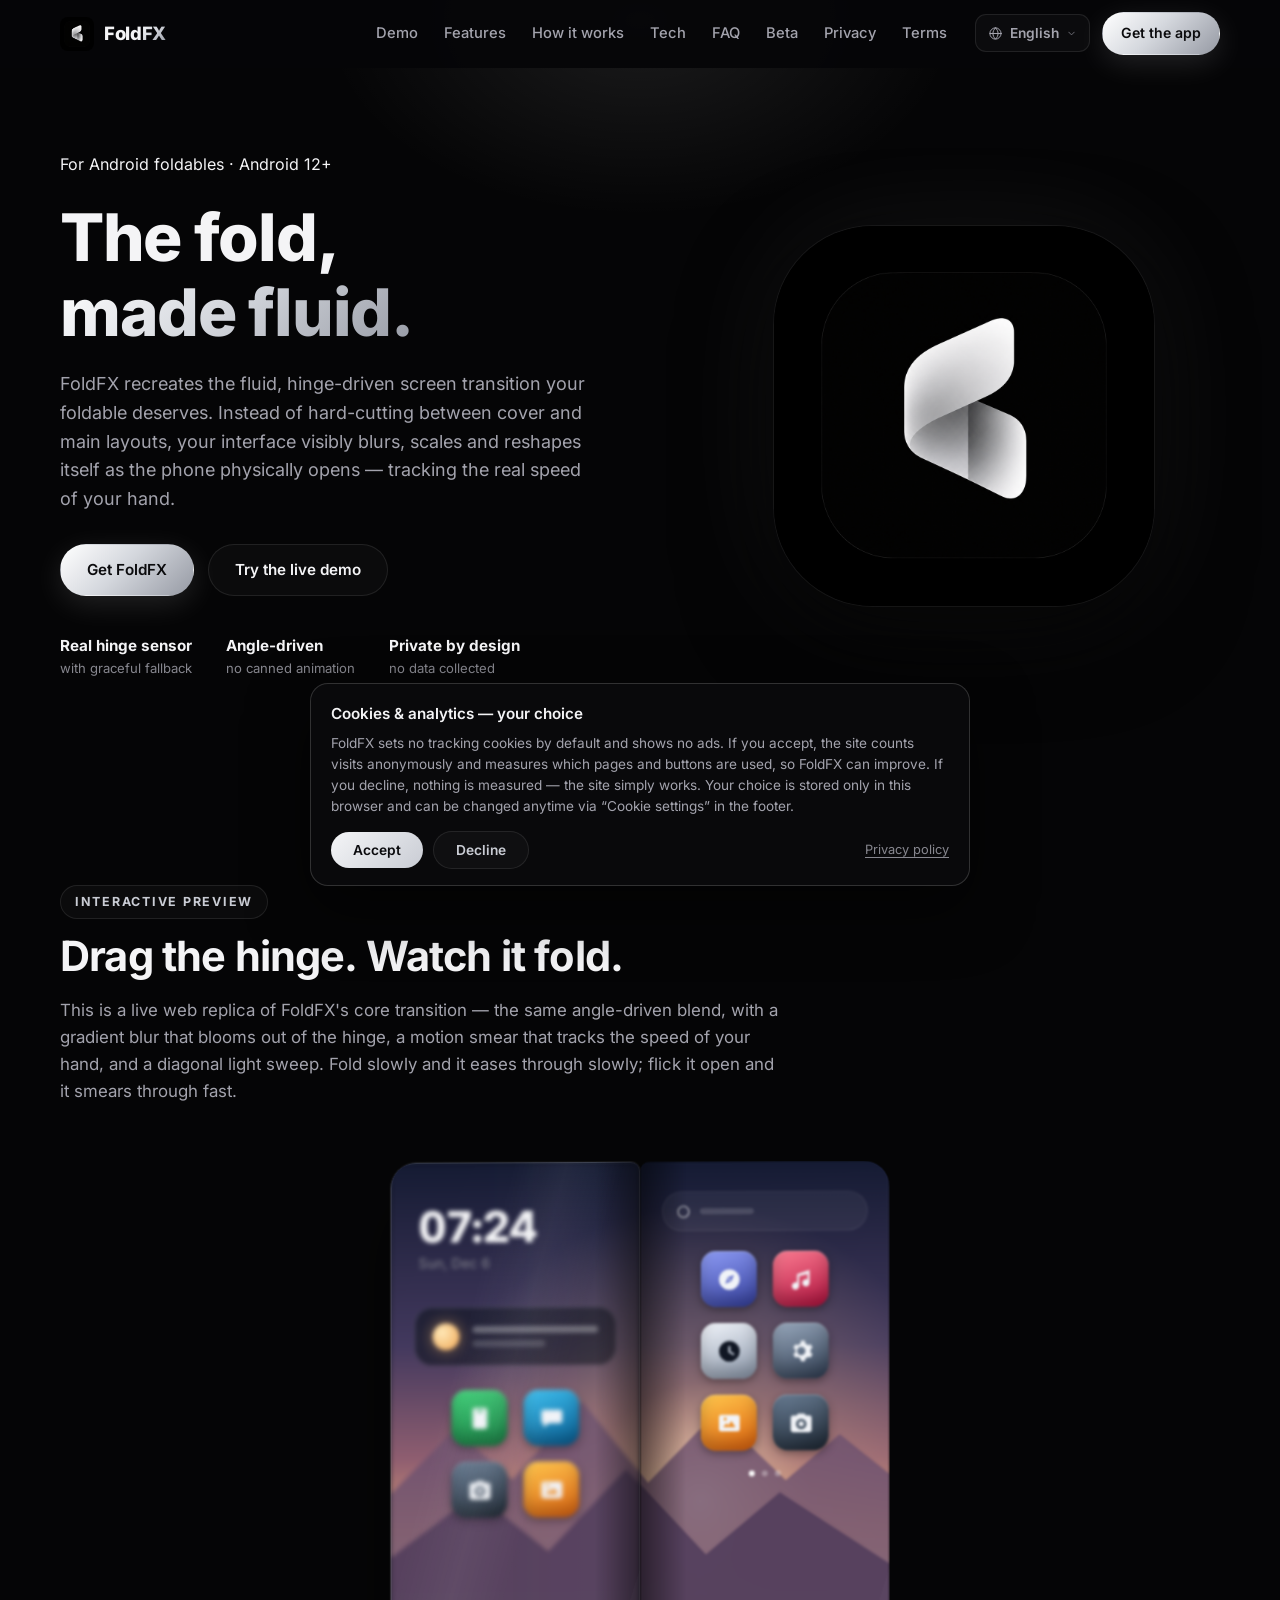
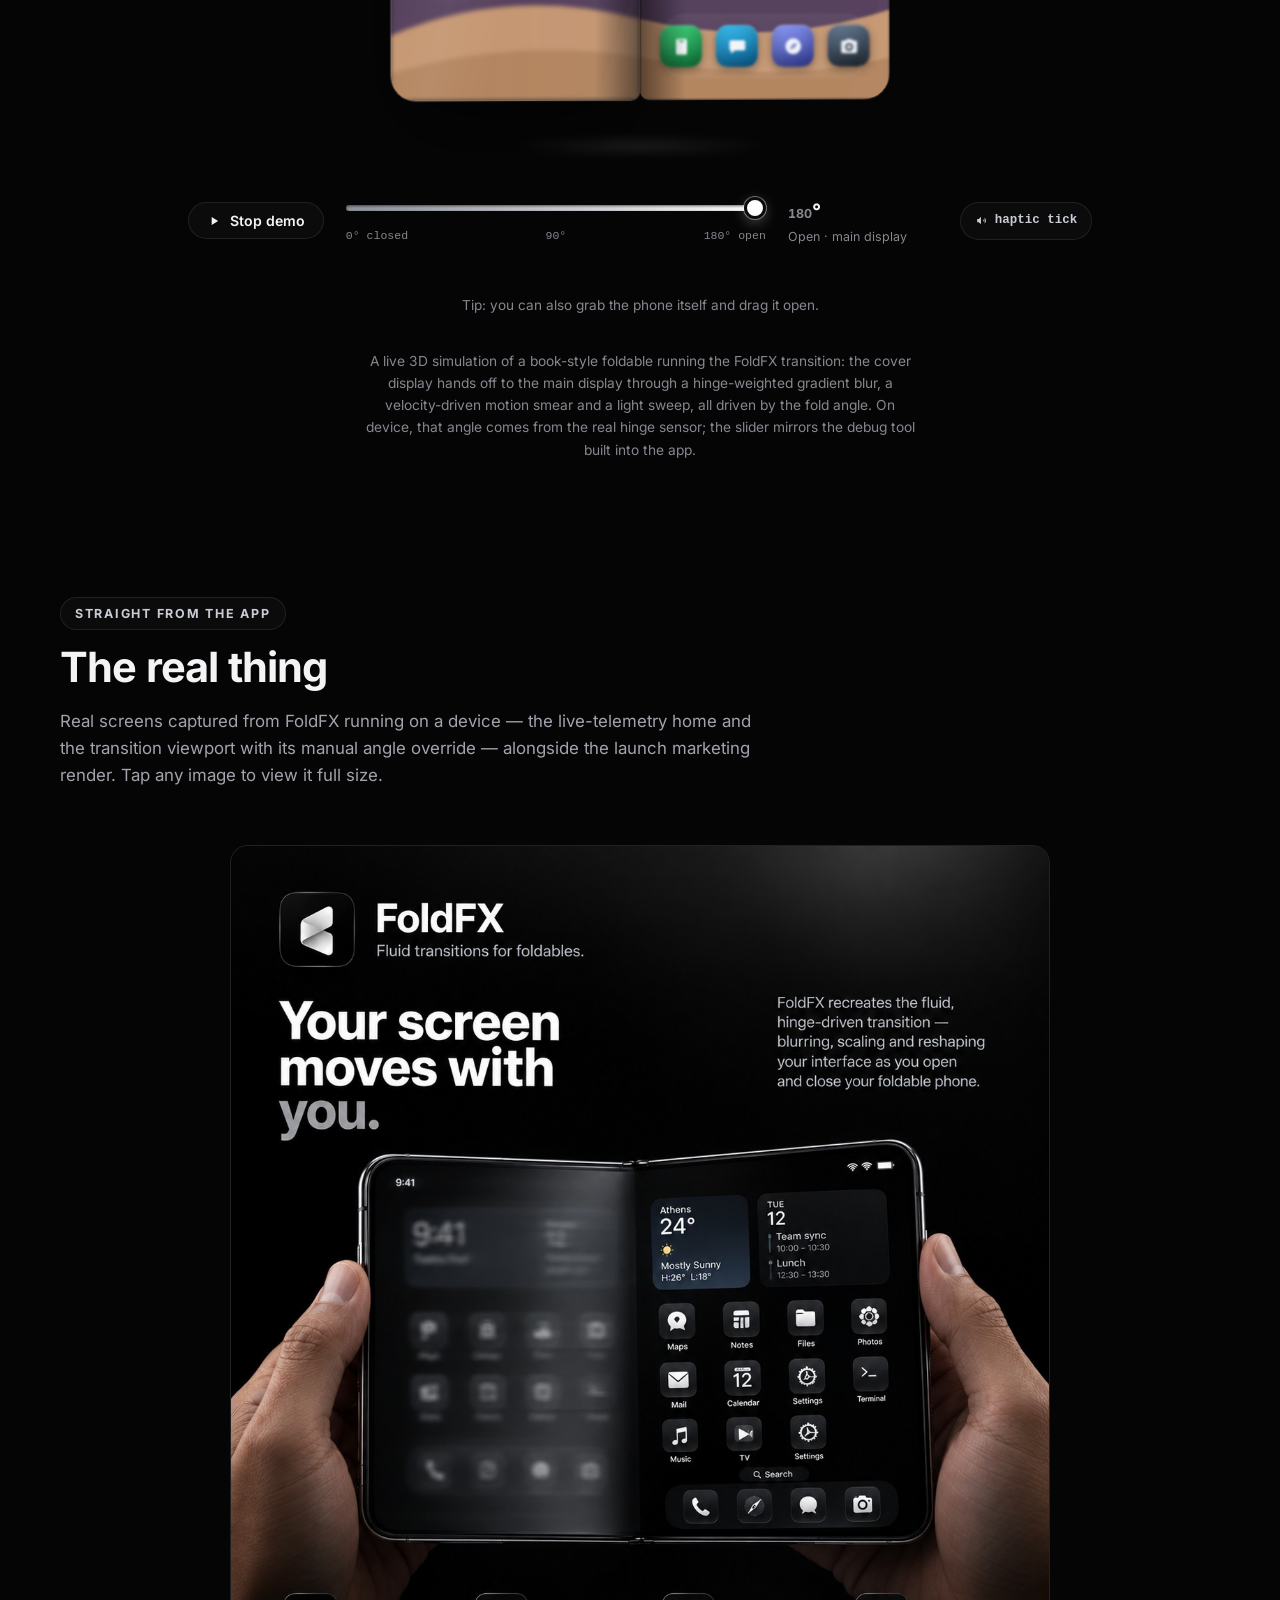
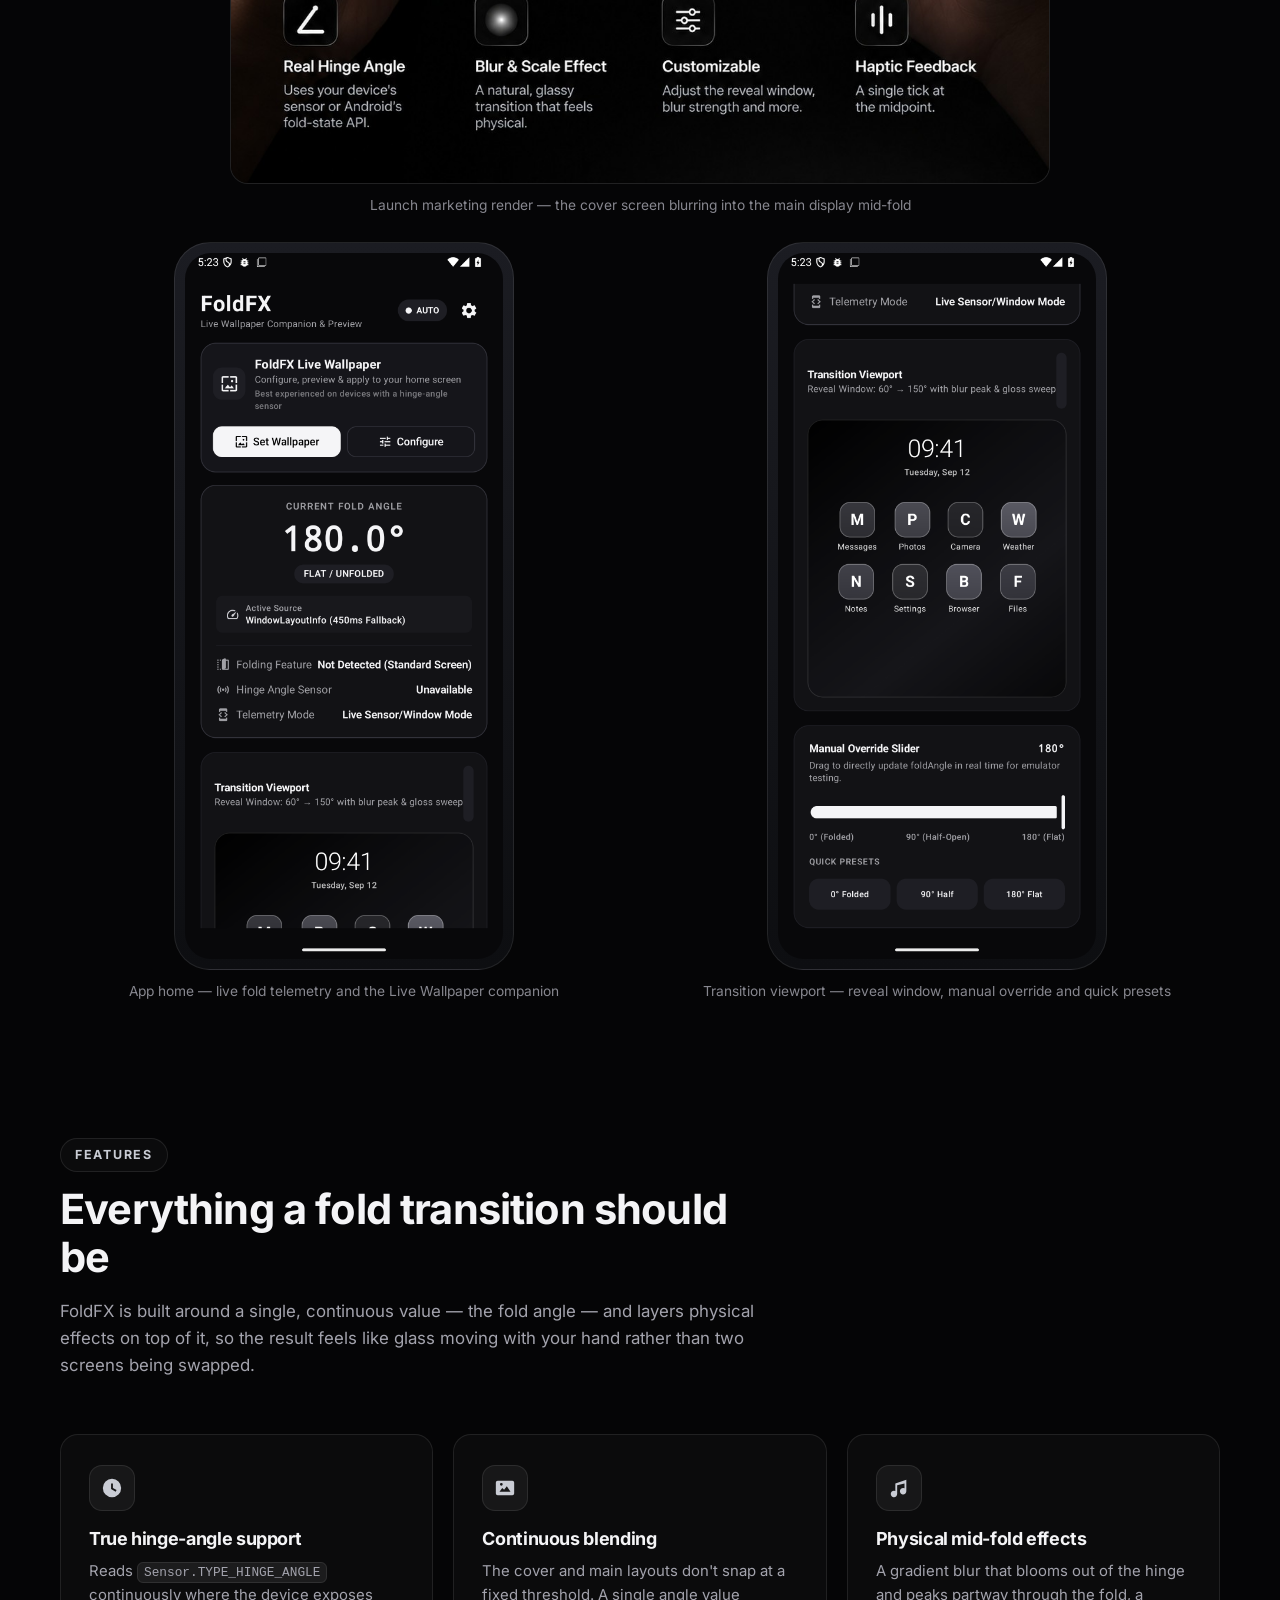
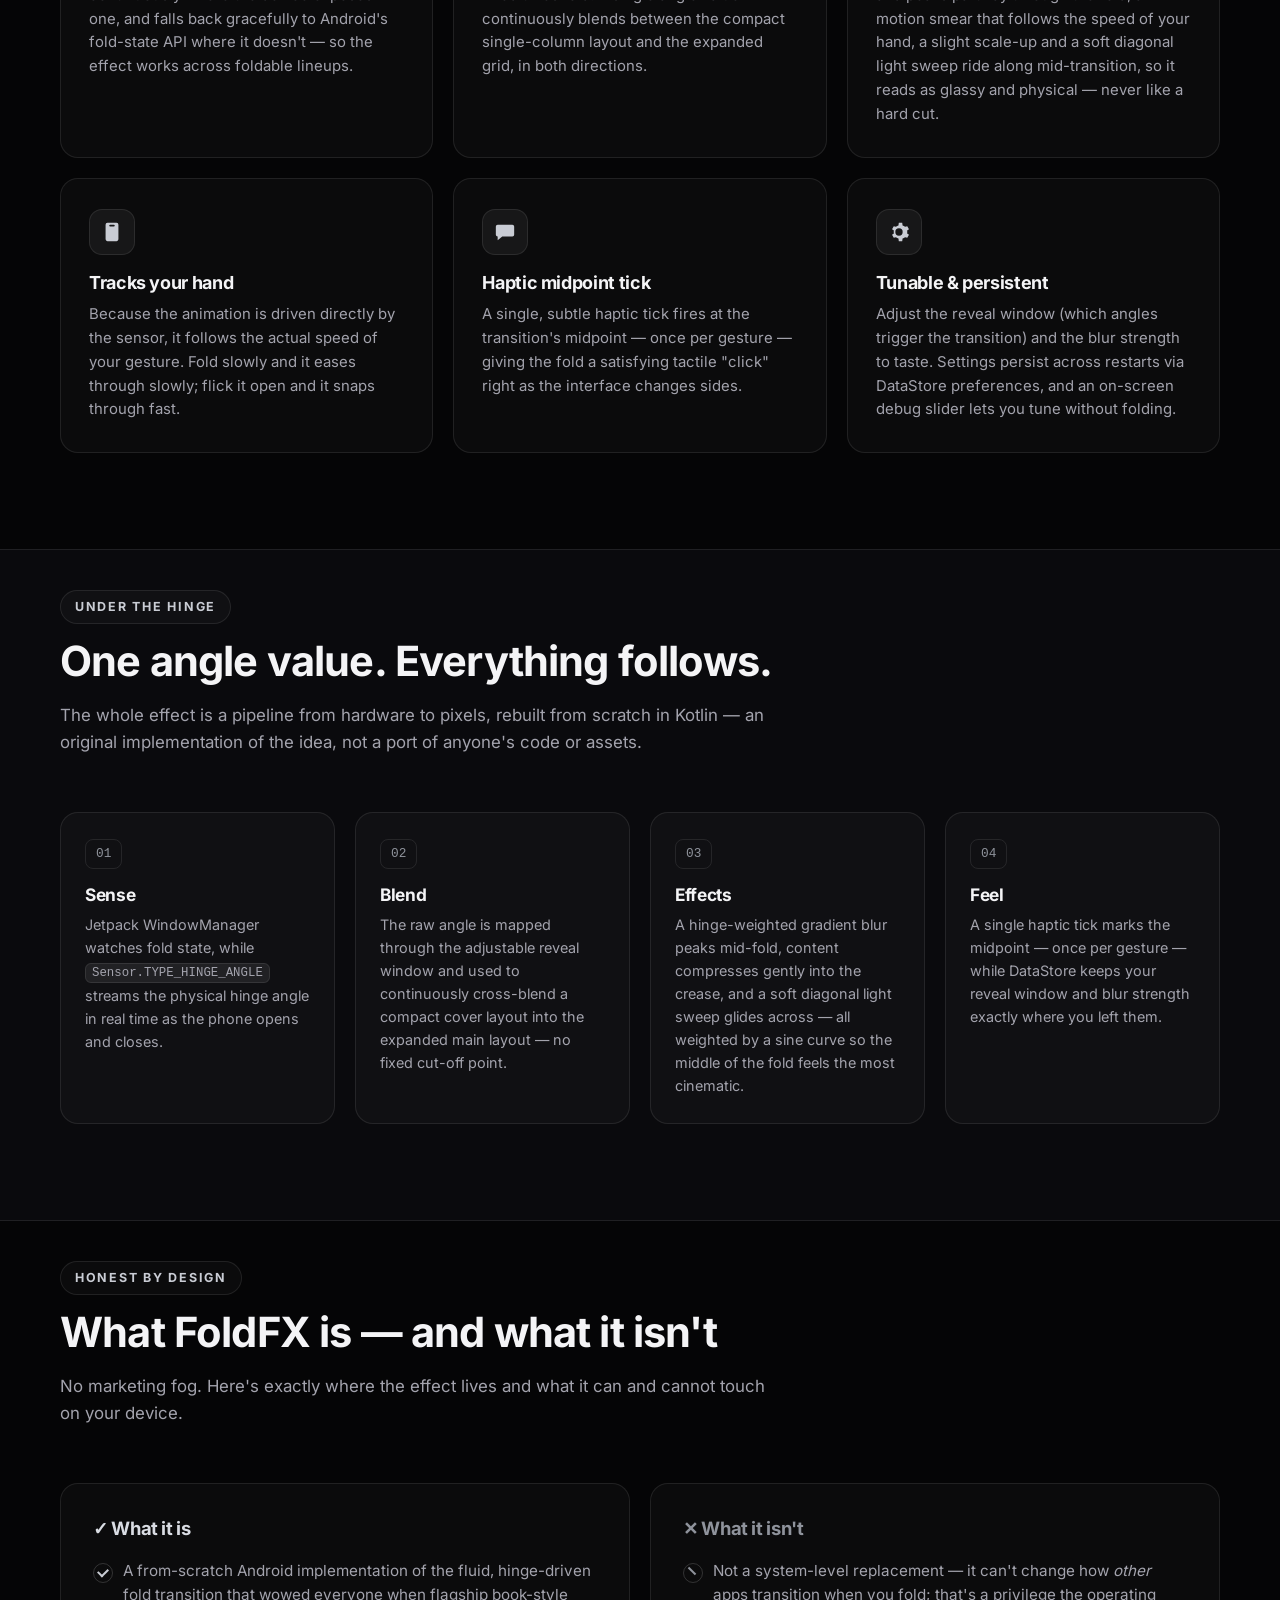
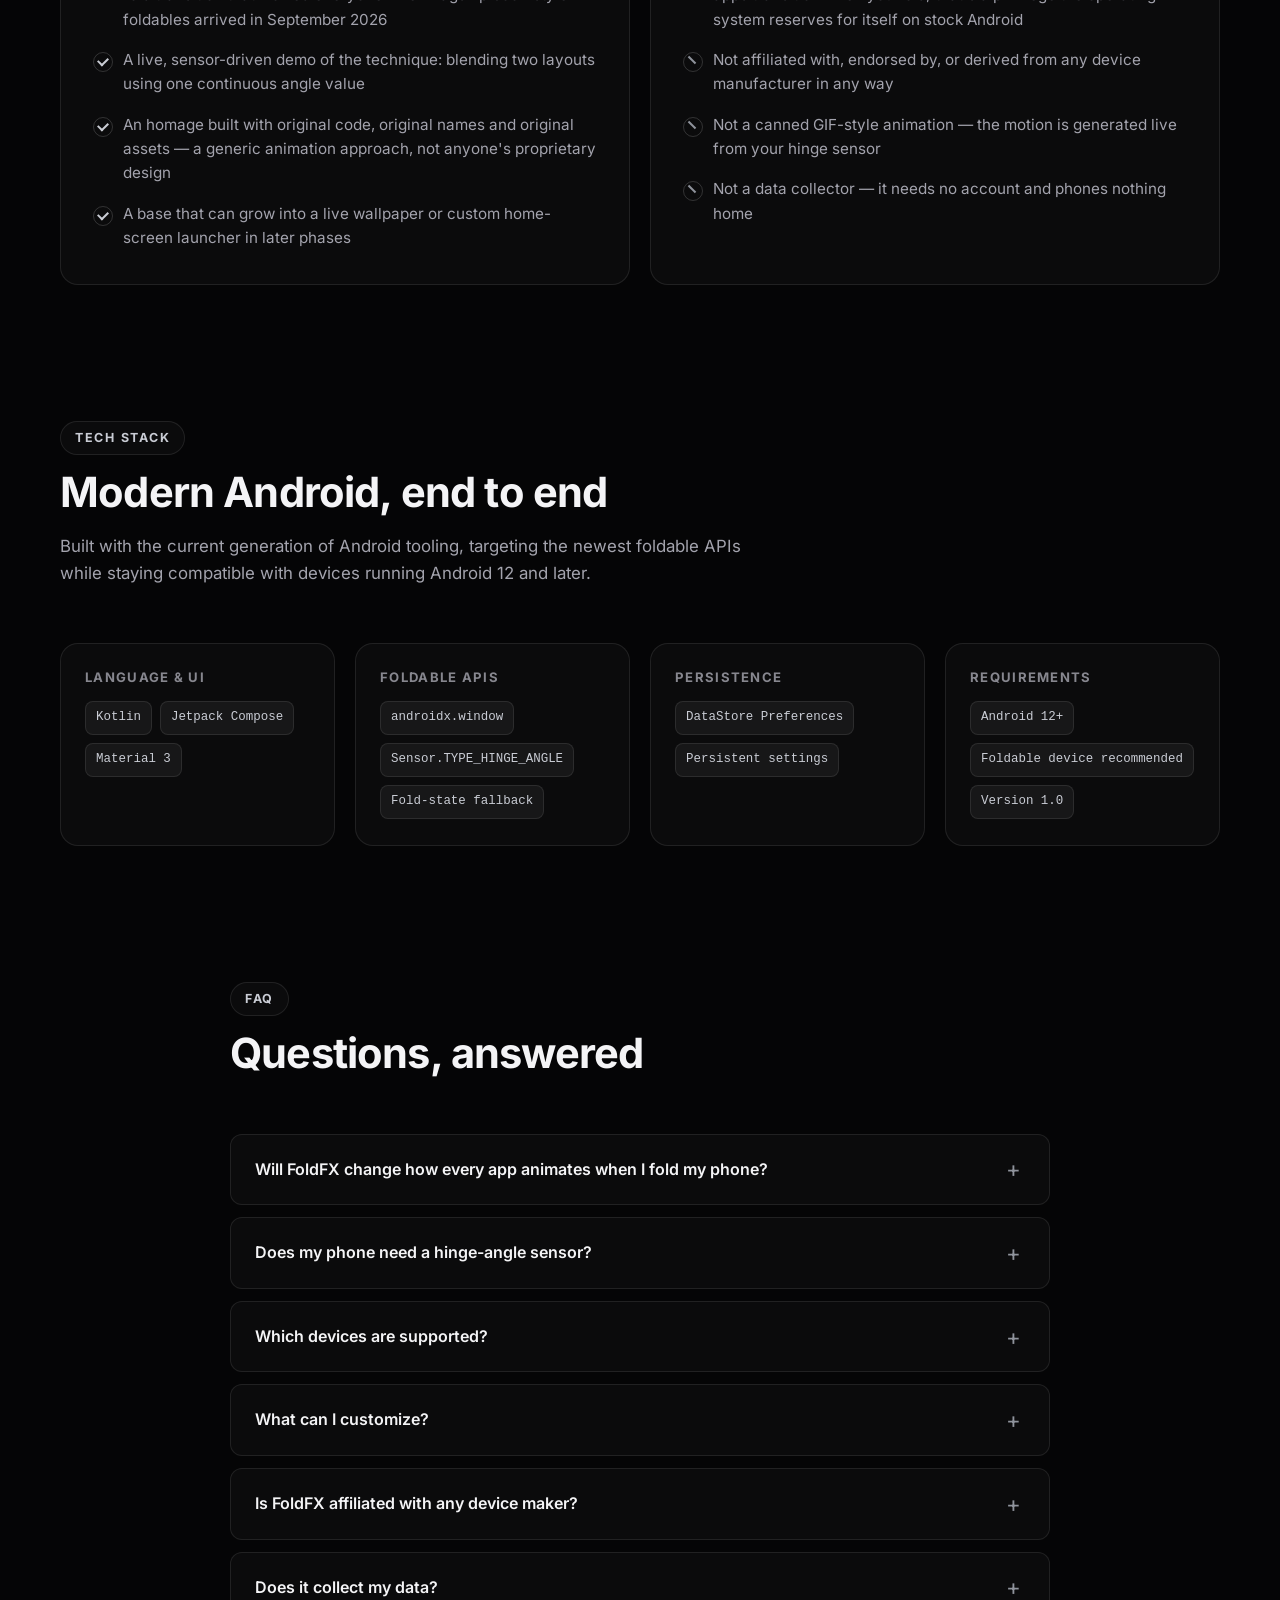
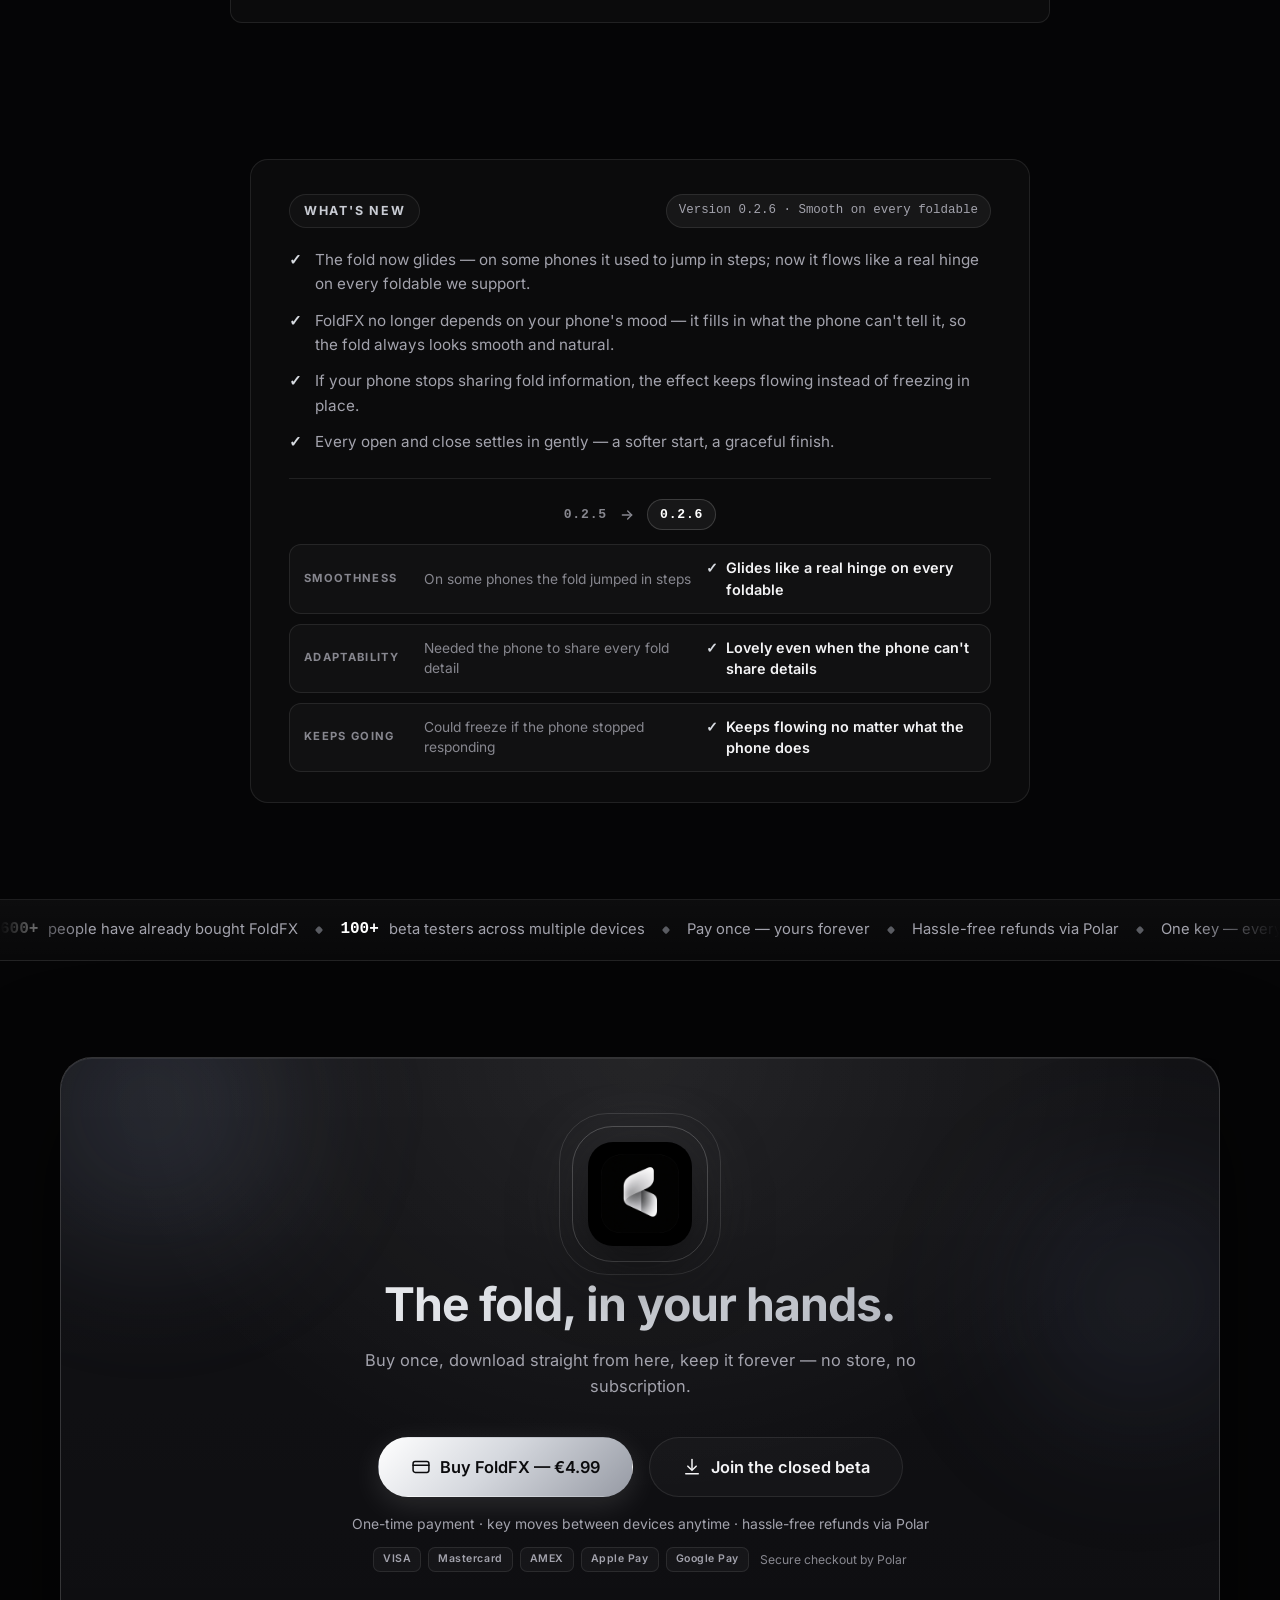
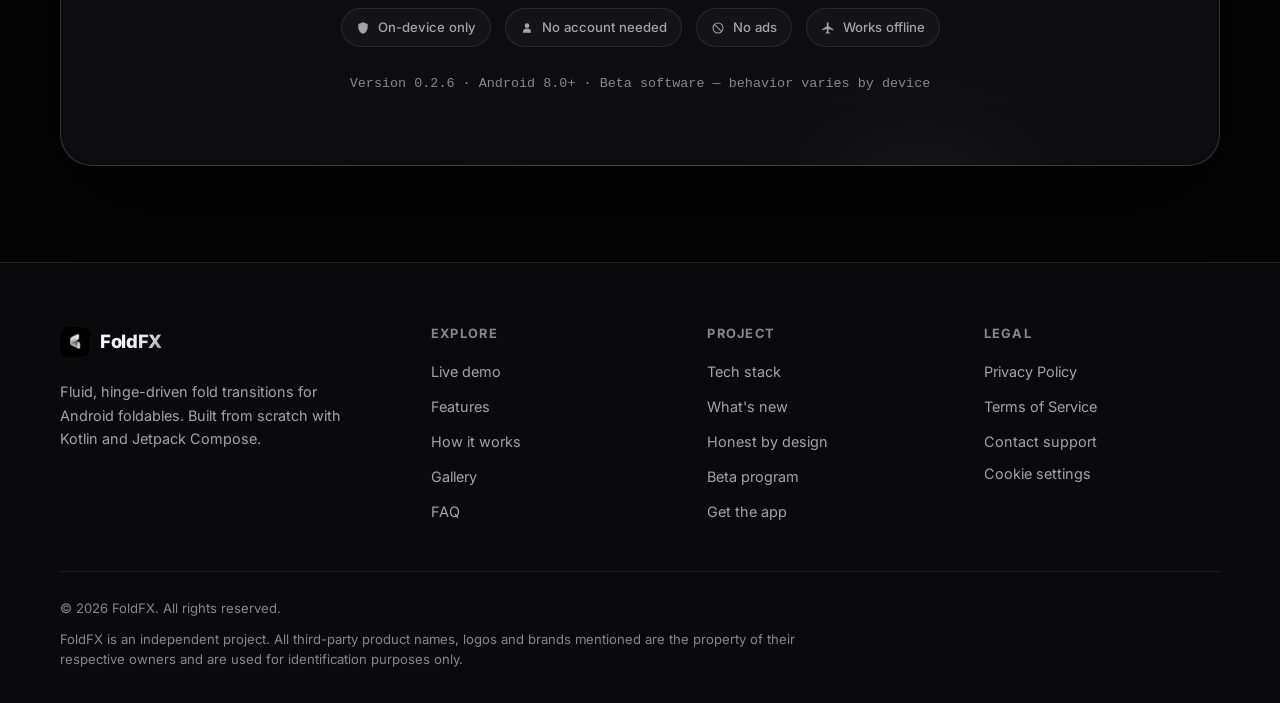
==== commit 94176a60: "Add social proof billboard: scrolling trust marquee above the buy section - Full-bleed marquee strip" ====
--- a/index.html
+++ b/index.html
@@ -466,6 +466,31 @@
       </div>
     </section>
 
+    <!-- ============ SOCIAL PROOF BILLBOARD ============ -->
+    <section class="billboard" aria-label="FoldFX in numbers">
+      <div class="billboard-viewport">
+        <div class="billboard-track">
+          <!-- List is duplicated verbatim (aria-hidden) for the seamless loop; keep both copies in sync. -->
+          <ul class="billboard-list">
+            <li><strong>600+</strong><span data-i18n="marquee.sold.t">people have already bought FoldFX</span></li>
+            <li><strong>100+</strong><span data-i18n="marquee.beta.t">beta testers across multiple devices</span></li>
+            <li><span data-i18n="marquee.once">Pay once — yours forever</span></li>
+            <li><span data-i18n="marquee.refund">Hassle-free refunds via Polar</span></li>
+            <li><span data-i18n="marquee.key">One key — every foldable you own</span></li>
+            <li><span data-i18n="marquee.hook">The transition your foldable was made for</span></li>
+          </ul>
+          <ul class="billboard-list" aria-hidden="true">
+            <li><strong>600+</strong><span data-i18n="marquee.sold.t">people have already bought FoldFX</span></li>
+            <li><strong>100+</strong><span data-i18n="marquee.beta.t">beta testers across multiple devices</span></li>
+            <li><span data-i18n="marquee.once">Pay once — yours forever</span></li>
+            <li><span data-i18n="marquee.refund">Hassle-free refunds via Polar</span></li>
+            <li><span data-i18n="marquee.key">One key — every foldable you own</span></li>
+            <li><span data-i18n="marquee.hook">The transition your foldable was made for</span></li>
+          </ul>
+        </div>
+      </div>
+    </section>
+
     <!-- ============ COMING SOON ============ -->
     <section class="section get" id="get">
       <div class="container">
--- a/css/style.css
+++ b/css/style.css
@@ -828,6 +828,73 @@
 .faq[open] summary::after { transform: translateY(-50%) rotate(45deg); }
 .faq p { color: var(--muted); font-size: 0.94rem; padding: 0 0 20px; }
 .faq a { text-decoration: underline; text-underline-offset: 3px; color: var(--silver-2); }
+
+/* ---------- Social proof billboard (marquee) ---------- */
+
+.billboard {
+  border-block: 1px solid var(--border);
+  background: linear-gradient(180deg, rgba(255, 255, 255, 0.032), rgba(255, 255, 255, 0.012));
+  padding: 17px 0;
+}
+
+.billboard-viewport {
+  overflow: hidden;
+  -webkit-mask-image: linear-gradient(90deg, transparent 0, #000 7%, #000 93%, transparent 100%);
+  mask-image: linear-gradient(90deg, transparent 0, #000 7%, #000 93%, transparent 100%);
+}
+
+.billboard-track {
+  display: flex;
+  width: max-content;
+  animation: billboard-scroll 34s linear infinite;
+}
+.billboard:hover .billboard-track { animation-play-state: paused; }
+
+@keyframes billboard-scroll { to { transform: translateX(-50%); } }
+@keyframes billboard-scroll-rtl { to { transform: translateX(50%); } }
+[dir="rtl"] .billboard-track { animation-name: billboard-scroll-rtl; }
+
+.billboard-list { display: flex; margin: 0; padding: 0; list-style: none; }
+
+.billboard-list li {
+  display: inline-flex;
+  align-items: center;
+  white-space: nowrap;
+  margin-right: 18px;
+  font-size: 0.92rem;
+  color: var(--muted); /* 7.4:1 on the tinted strip — AA */
+}
+.billboard-list li::after {
+  content: "";
+  flex: 0 0 auto;
+  width: 6px;
+  height: 6px;
+  margin-left: 18px;
+  border-radius: 1.5px;
+  background: var(--silver-3);
+  opacity: 0.6;
+  transform: rotate(45deg);
+}
+.billboard-list strong {
+  font-family: var(--mono);
+  font-size: 1rem;
+  font-weight: 700;
+  color: var(--silver-1);
+  margin-right: 10px;
+  font-variant-numeric: tabular-nums;
+}
+
+@media (max-width: 720px) {
+  .billboard-list li { font-size: 0.86rem; }
+  .billboard-list strong { font-size: 0.94rem; }
+}
+
+@media (prefers-reduced-motion: reduce) {
+  .billboard-viewport { overflow-x: auto; }
+  .billboard-track { animation: none; }
+  /* keep the fade mask off while scrolling manually — it clips the scrollbar edge */
+  .billboard-viewport { -webkit-mask-image: none; mask-image: none; }
+}
 
 /* ---------- Get the app — coming-soon teaser ---------- */
 
